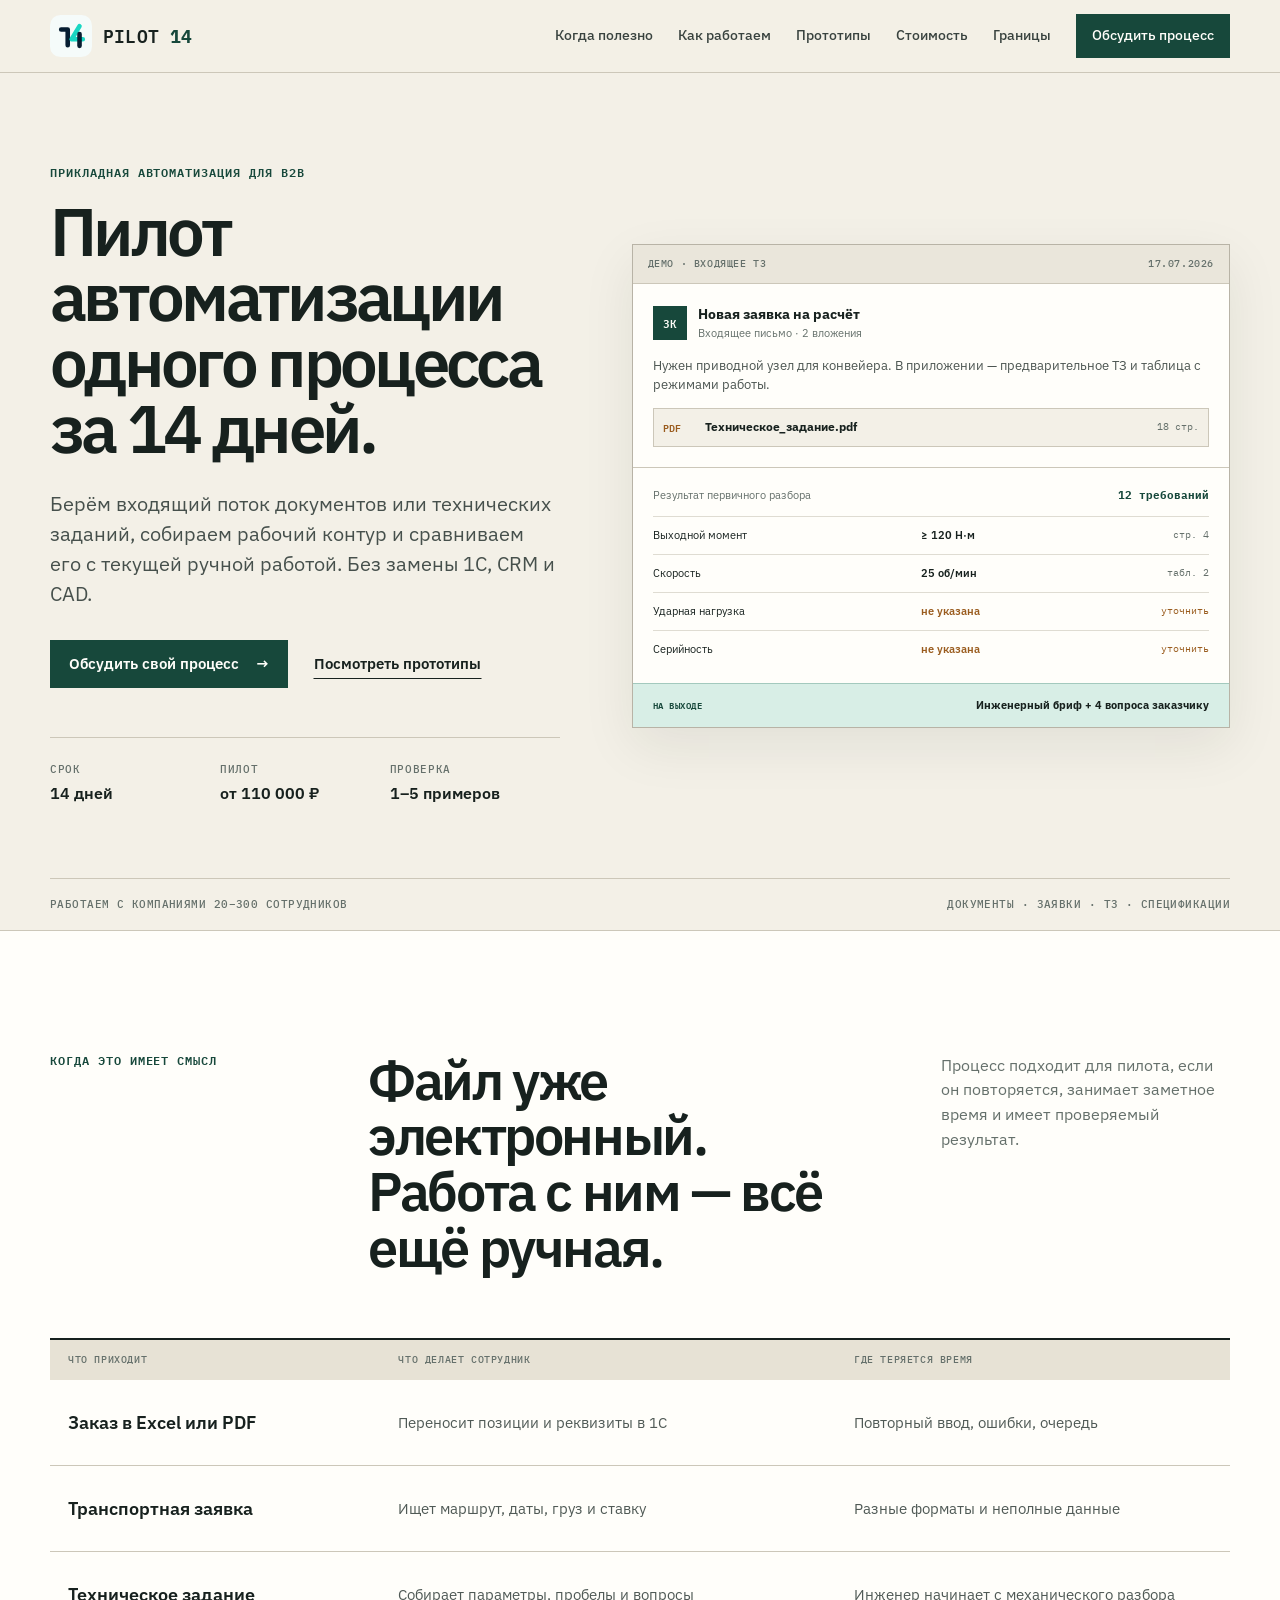
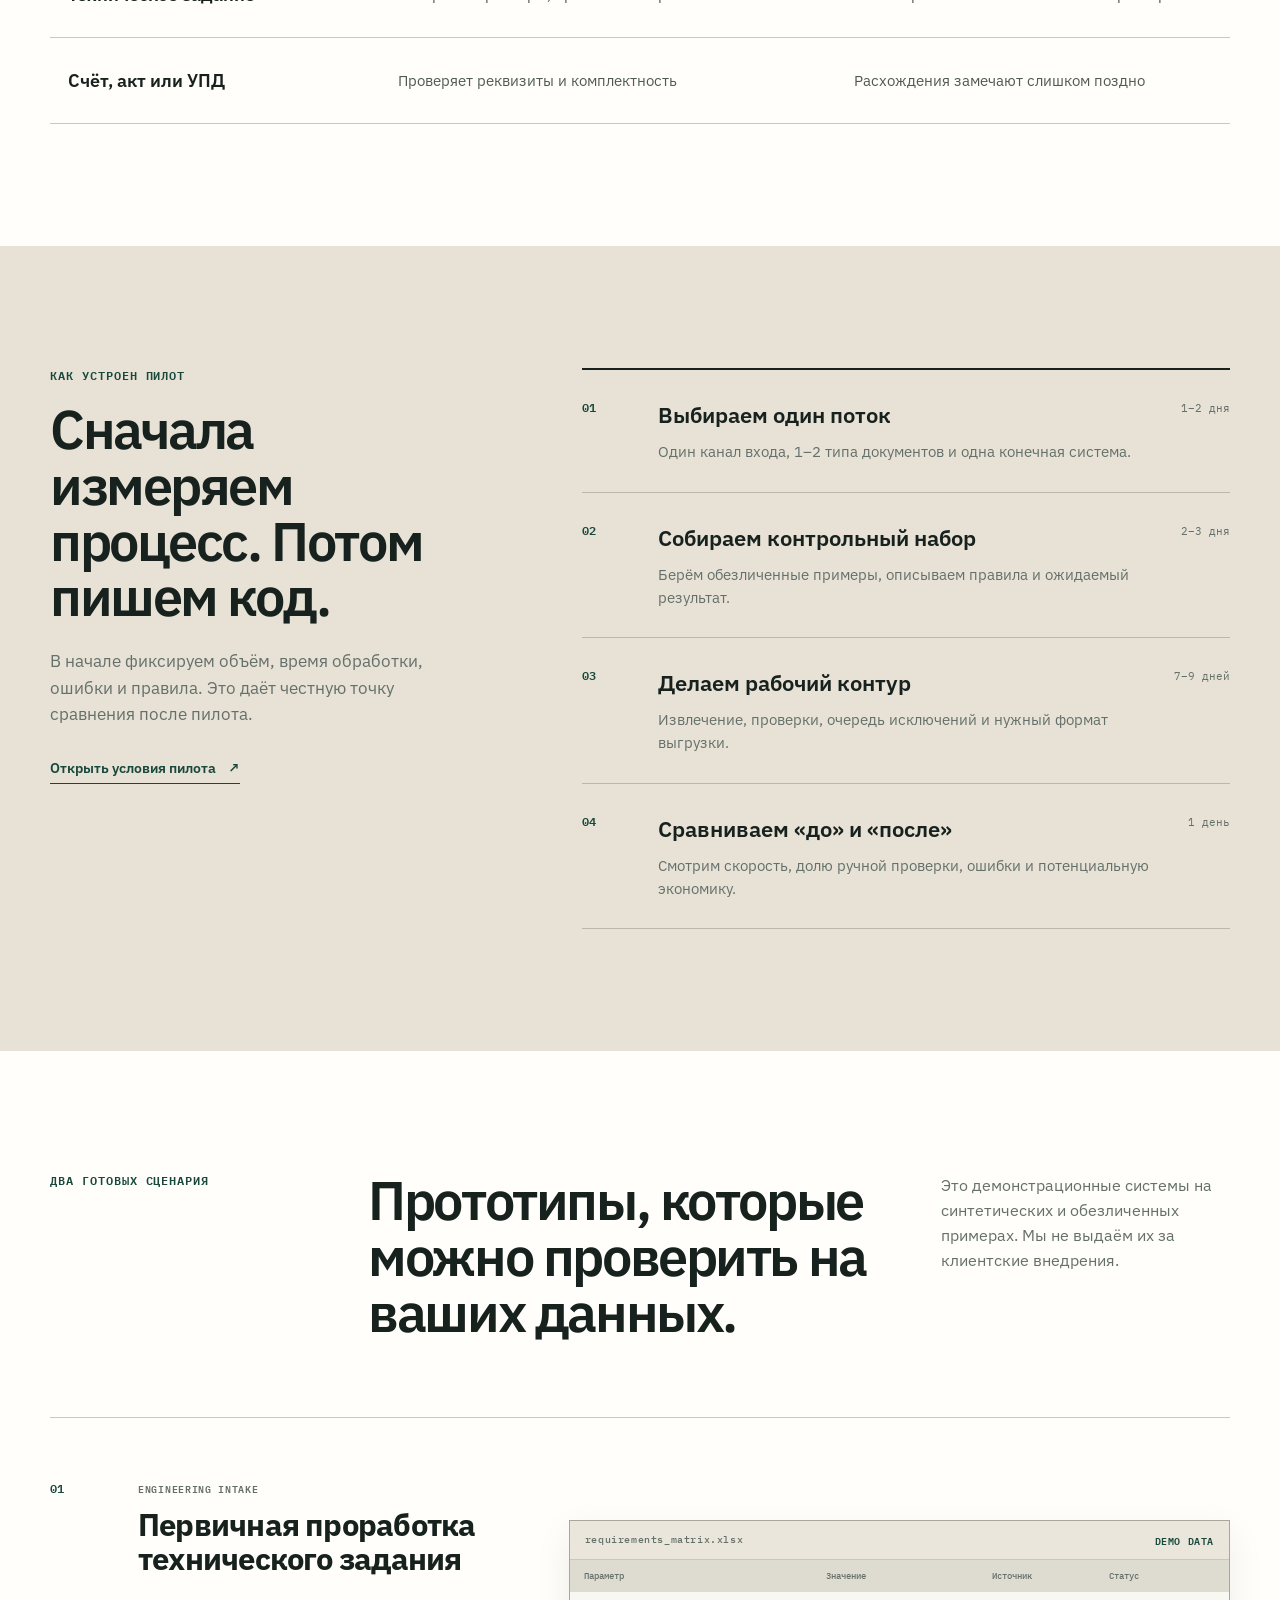
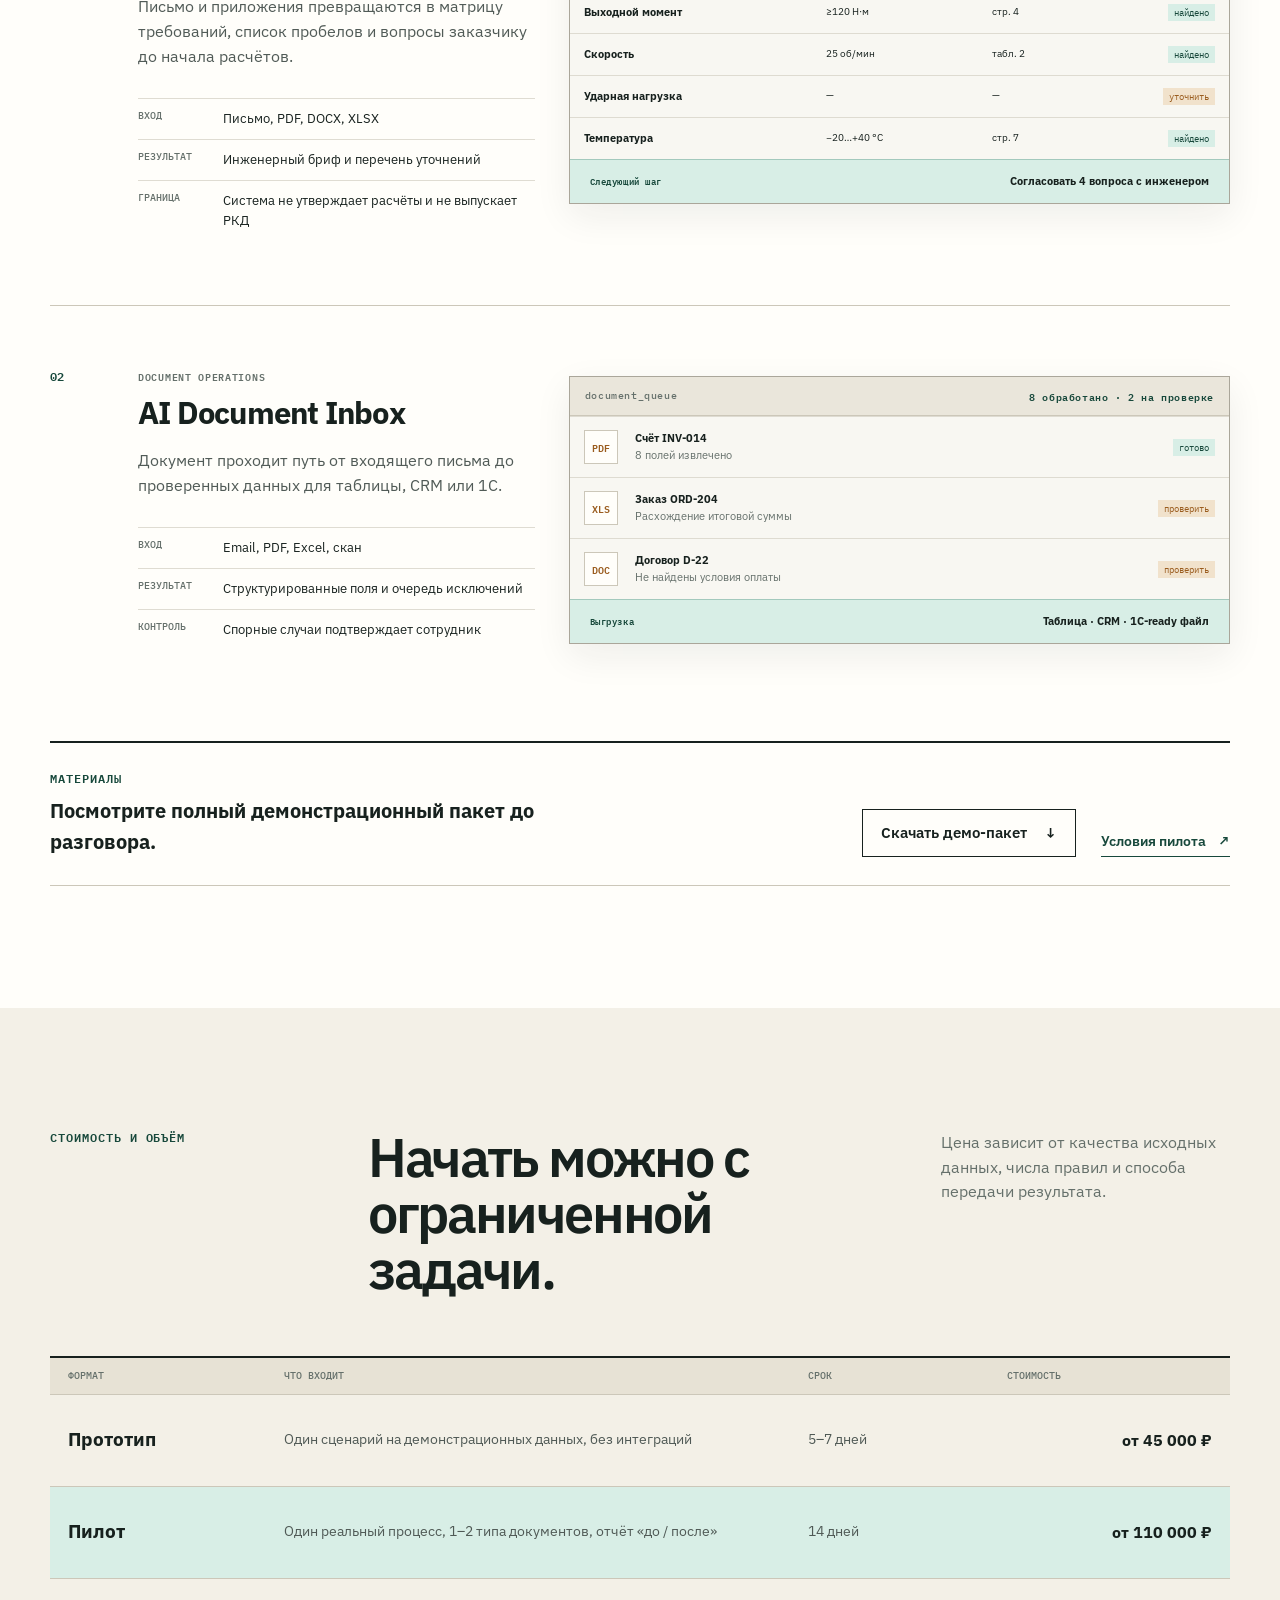
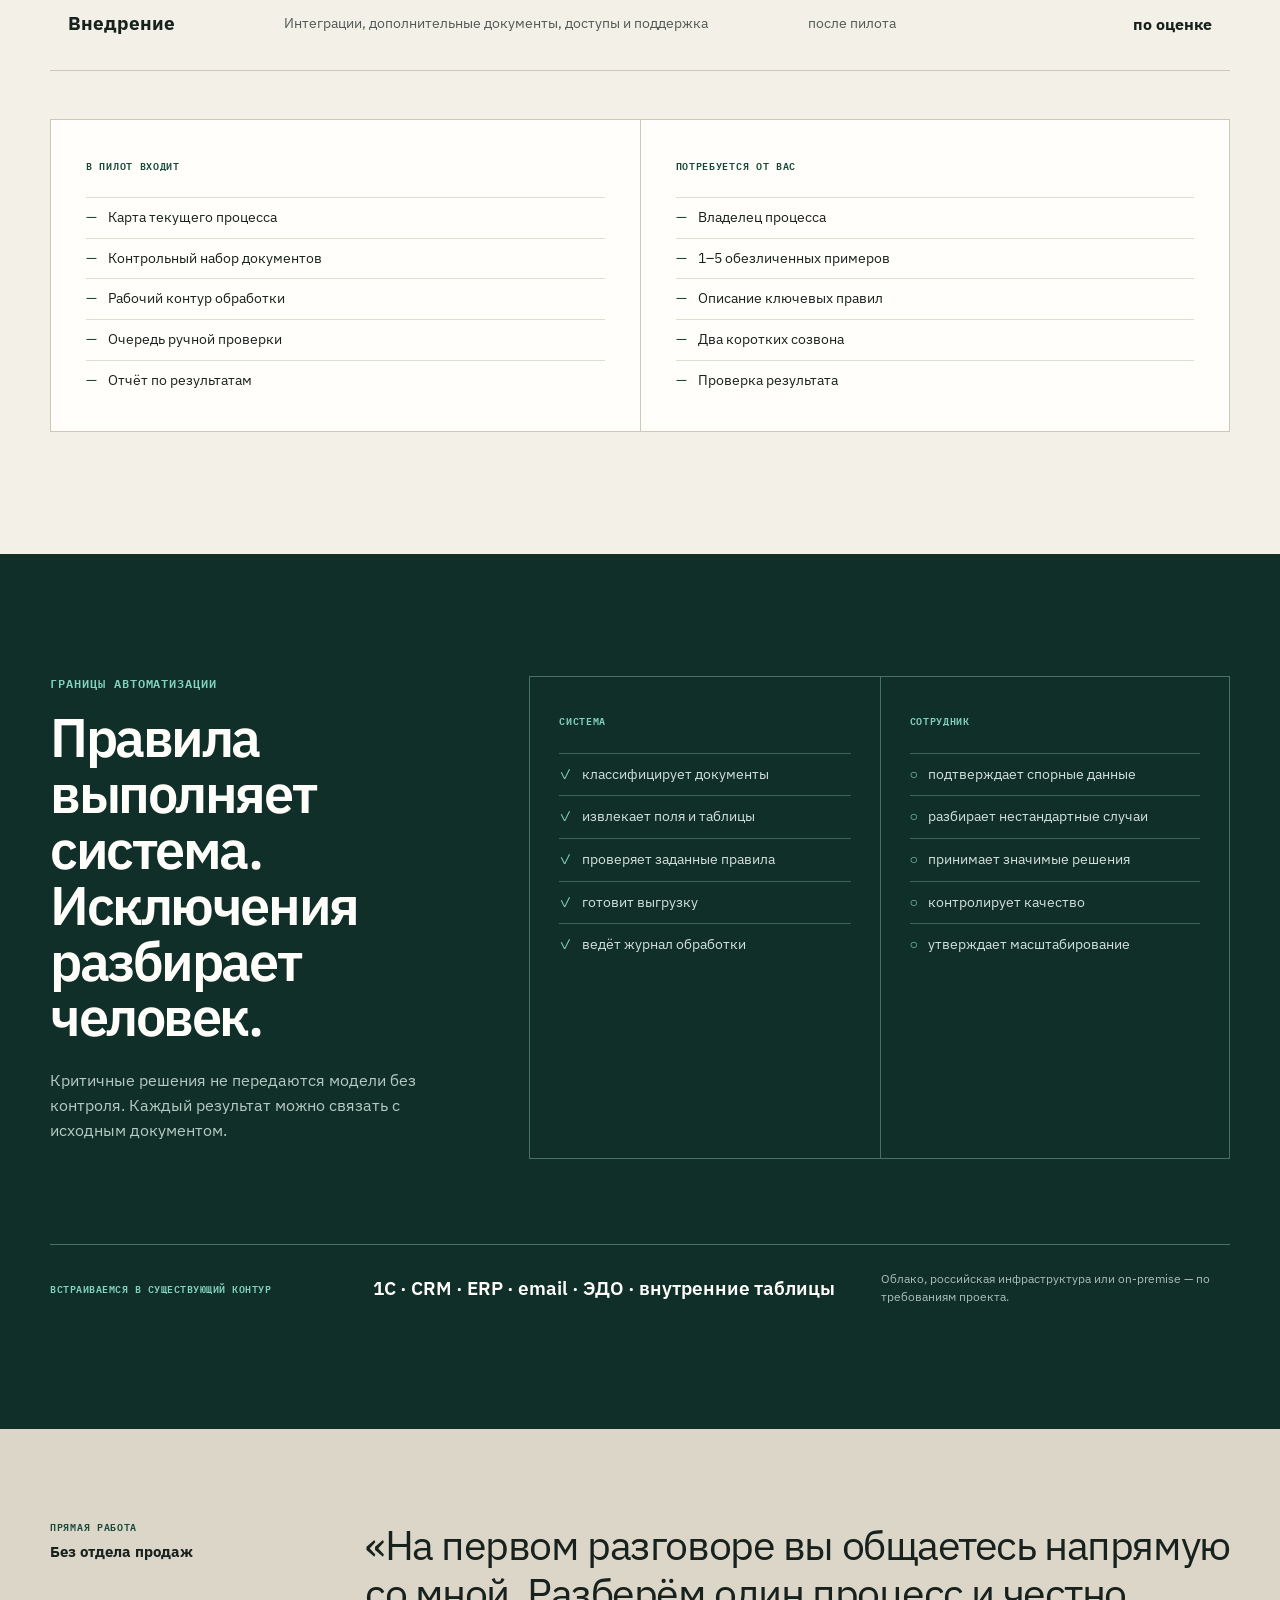
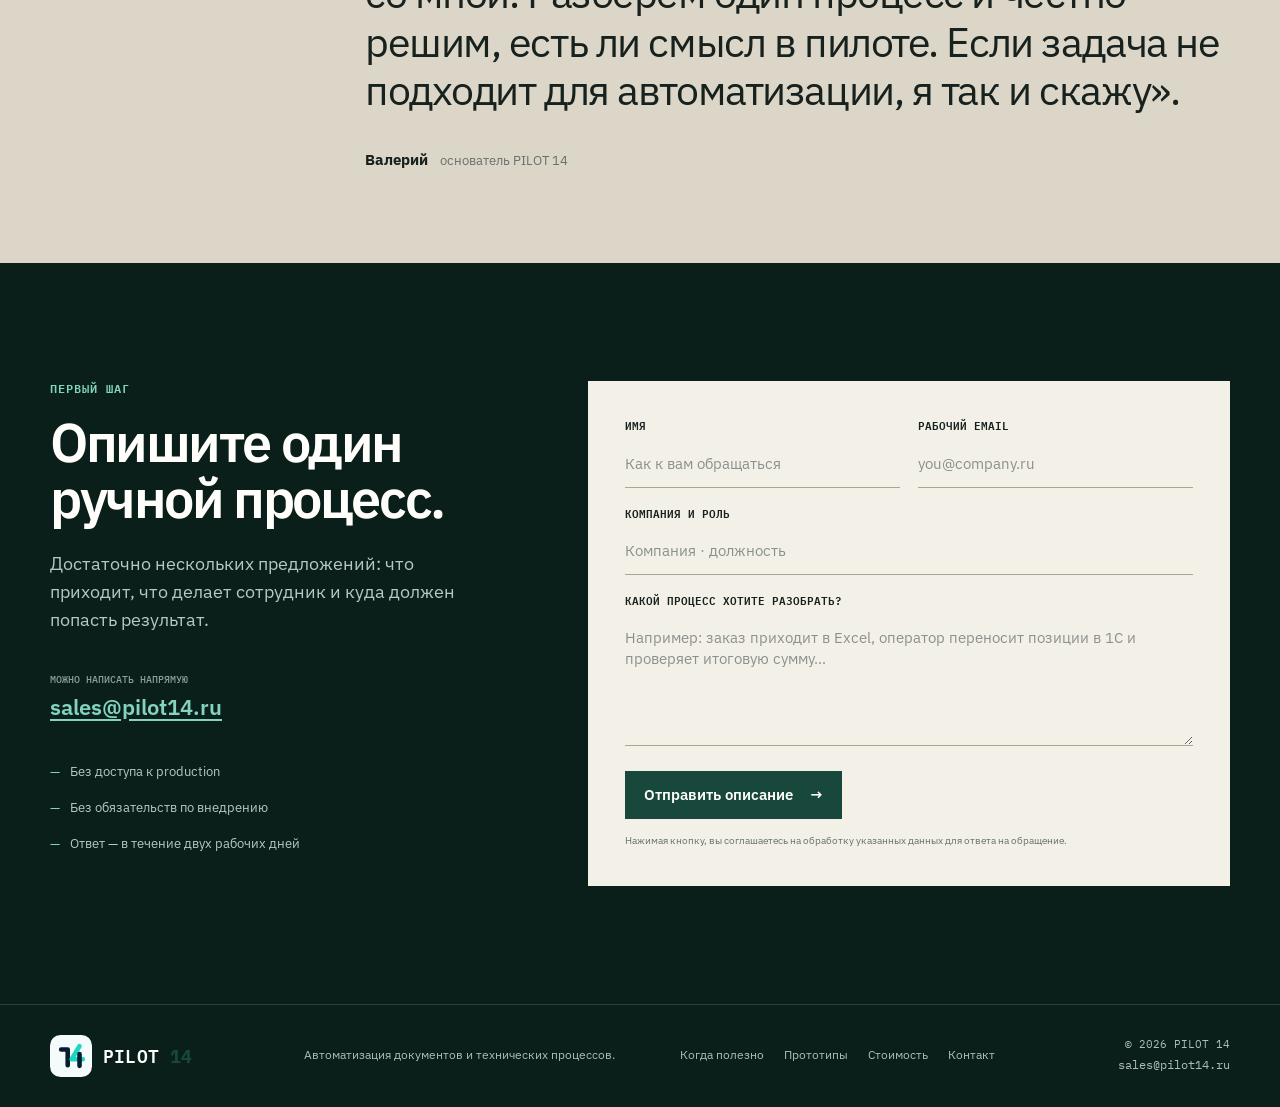
==== index.html @ d85dc51e "Refresh landing stylesheet cache key" ====
<!doctype html>
<html lang="ru">
<head>
  <meta charset="UTF-8">
  <meta name="viewport" content="width=device-width, initial-scale=1.0">
  <meta name="description" content="PILOT 14 собирает рабочие пилоты автоматизации документов и технических заданий за 14 дней. Один процесс, понятные границы, измеримый результат.">
  <meta name="theme-color" content="#f3f0e7">
  <meta property="og:title" content="PILOT 14 — пилот автоматизации одного процесса за 14 дней">
  <meta property="og:description" content="Берём один ручной поток, собираем рабочий контур и сравниваем результат с текущим процессом.">
  <meta property="og:type" content="website">
  <meta property="og:url" content="https://pilot14.ru/">
  <meta property="og:site_name" content="PILOT 14">
  <link rel="canonical" href="https://pilot14.ru/">
  <link rel="icon" href="assets/favicon.svg" type="image/svg+xml">
  <link rel="preconnect" href="https://fonts.googleapis.com">
  <link rel="preconnect" href="https://fonts.gstatic.com" crossorigin>
  <link href="https://fonts.googleapis.com/css2?family=IBM+Plex+Mono:wght@400;500;600&amp;family=IBM+Plex+Sans:wght@400;500;600;700&amp;display=swap" rel="stylesheet">
  <link rel="stylesheet" href="styles.css?v=20260718-2">
  <title>PILOT 14 — автоматизация одного процесса за 14 дней</title>
</head>
<body>
  <a class="skip-link" href="#main">К содержанию</a>

  <header class="site-header" id="top">
    <div class="container nav-wrap">
      <a class="brand" href="#top" aria-label="PILOT 14 — на главную">
        <img src="assets/logo-mark.svg" alt="" width="42" height="42">
        <span>PILOT <strong>14</strong></span>
      </a>
      <button class="menu-toggle" type="button" aria-expanded="false" aria-controls="nav">Меню</button>
      <nav class="nav" id="nav" aria-label="Основная навигация">
        <a href="#fit">Когда полезно</a>
        <a href="#process">Как работаем</a>
        <a href="#cases">Прототипы</a>
        <a href="#pilot">Стоимость</a>
        <a href="#principles">Границы</a>
        <a class="nav-cta" href="#contact">Обсудить процесс</a>
      </nav>
    </div>
  </header>

  <main id="main">
    <section class="hero">
      <div class="container hero-grid">
        <div class="hero-copy reveal">
          <p class="section-label">Прикладная автоматизация для B2B</p>
          <h1>Пилот автоматизации одного процесса за 14 дней.</h1>
          <p class="hero-lead">Берём входящий поток документов или технических заданий, собираем рабочий контур и сравниваем его с текущей ручной работой. Без замены 1С, CRM и CAD.</p>
          <div class="hero-actions">
            <a class="button primary" href="#contact">Обсудить свой процесс <span>→</span></a>
            <a class="button link-button" href="#cases">Посмотреть прототипы</a>
          </div>
          <dl class="hero-facts">
            <div><dt>Срок</dt><dd>14 дней</dd></div>
            <div><dt>Пилот</dt><dd>от 110 000 ₽</dd></div>
            <div><dt>Проверка</dt><dd>1–5 примеров</dd></div>
          </dl>
        </div>

        <div class="workbench reveal" aria-label="Пример разбора входящего технического задания">
          <div class="workbench-head">
            <span>ДЕМО · ВХОДЯЩЕЕ ТЗ</span>
            <span class="workbench-date">17.07.2026</span>
          </div>
          <div class="incoming-note">
            <div class="note-meta">
              <span class="sender-mark">ЗК</span>
              <div><strong>Новая заявка на расчёт</strong><small>Входящее письмо · 2 вложения</small></div>
            </div>
            <p>Нужен приводной узел для конвейера. В приложении — предварительное ТЗ и таблица с режимами работы.</p>
            <div class="attachment"><span>PDF</span><strong>Техническое_задание.pdf</strong><small>18 стр.</small></div>
          </div>
          <div class="review-sheet">
            <div class="review-title"><span>Результат первичного разбора</span><strong>12 требований</strong></div>
            <div class="requirement"><span>Выходной момент</span><b>≥ 120 Н·м</b><em>стр. 4</em></div>
            <div class="requirement"><span>Скорость</span><b>25 об/мин</b><em>табл. 2</em></div>
            <div class="requirement missing"><span>Ударная нагрузка</span><b>не указана</b><em>уточнить</em></div>
            <div class="requirement missing"><span>Серийность</span><b>не указана</b><em>уточнить</em></div>
          </div>
          <div class="workbench-output">
            <span>НА ВЫХОДЕ</span>
            <strong>Инженерный бриф + 4 вопроса заказчику</strong>
          </div>
        </div>
      </div>
      <div class="container scope-line">
        <span>Работаем с компаниями 20–300 сотрудников</span>
        <span>Документы · заявки · ТЗ · спецификации</span>
      </div>
    </section>

    <section class="section fit-section" id="fit">
      <div class="container">
        <div class="heading-row reveal">
          <p class="section-label">Когда это имеет смысл</p>
          <h2>Файл уже электронный. Работа с ним — всё ещё ручная.</h2>
          <p>Процесс подходит для пилота, если он повторяется, занимает заметное время и имеет проверяемый результат.</p>
        </div>

        <div class="process-ledger reveal">
          <div class="ledger-head"><span>Что приходит</span><span>Что делает сотрудник</span><span>Где теряется время</span></div>
          <div class="ledger-row">
            <strong>Заказ в Excel или PDF</strong>
            <span>Переносит позиции и реквизиты в 1С</span>
            <span>Повторный ввод, ошибки, очередь</span>
          </div>
          <div class="ledger-row">
            <strong>Транспортная заявка</strong>
            <span>Ищет маршрут, даты, груз и ставку</span>
            <span>Разные форматы и неполные данные</span>
          </div>
          <div class="ledger-row">
            <strong>Техническое задание</strong>
            <span>Собирает параметры, пробелы и вопросы</span>
            <span>Инженер начинает с механического разбора</span>
          </div>
          <div class="ledger-row">
            <strong>Счёт, акт или УПД</strong>
            <span>Проверяет реквизиты и комплектность</span>
            <span>Расхождения замечают слишком поздно</span>
          </div>
        </div>
      </div>
    </section>

    <section class="section method-section" id="process">
      <div class="container method-grid">
        <div class="method-intro reveal">
          <p class="section-label">Как устроен пилот</p>
          <h2>Сначала измеряем процесс. Потом пишем код.</h2>
          <p>В начале фиксируем объём, время обработки, ошибки и правила. Это даёт честную точку сравнения после пилота.</p>
          <a class="text-link" href="materials/PILOT14_pilot_offer.pdf" target="_blank" rel="noopener">Открыть условия пилота <span>↗</span></a>
        </div>

        <ol class="method-steps">
          <li class="reveal"><span>01</span><div><h3>Выбираем один поток</h3><p>Один канал входа, 1–2 типа документов и одна конечная система.</p></div><small>1–2 дня</small></li>
          <li class="reveal"><span>02</span><div><h3>Собираем контрольный набор</h3><p>Берём обезличенные примеры, описываем правила и ожидаемый результат.</p></div><small>2–3 дня</small></li>
          <li class="reveal"><span>03</span><div><h3>Делаем рабочий контур</h3><p>Извлечение, проверки, очередь исключений и нужный формат выгрузки.</p></div><small>7–9 дней</small></li>
          <li class="reveal"><span>04</span><div><h3>Сравниваем «до» и «после»</h3><p>Смотрим скорость, долю ручной проверки, ошибки и потенциальную экономику.</p></div><small>1 день</small></li>
        </ol>
      </div>
    </section>

    <section class="section cases-section" id="cases">
      <div class="container">
        <div class="heading-row cases-heading reveal">
          <p class="section-label">Два готовых сценария</p>
          <h2>Прототипы, которые можно проверить на ваших данных.</h2>
          <p>Это демонстрационные системы на синтетических и обезличенных примерах. Мы не выдаём их за клиентские внедрения.</p>
        </div>

        <article class="case-study reveal">
          <div class="case-index">01</div>
          <div class="case-copy">
            <p class="case-kicker">ENGINEERING INTAKE</p>
            <h3>Первичная проработка технического задания</h3>
            <p class="case-lead">Письмо и приложения превращаются в матрицу требований, список пробелов и вопросы заказчику до начала расчётов.</p>
            <dl class="case-details">
              <div><dt>Вход</dt><dd>Письмо, PDF, DOCX, XLSX</dd></div>
              <div><dt>Результат</dt><dd>Инженерный бриф и перечень уточнений</dd></div>
              <div><dt>Граница</dt><dd>Система не утверждает расчёты и не выпускает РКД</dd></div>
            </dl>
          </div>
          <div class="case-screen engineering-screen" aria-label="Матрица требований технического задания">
            <div class="screen-bar"><span>requirements_matrix.xlsx</span><b>DEMO DATA</b></div>
            <div class="matrix-head"><span>Параметр</span><span>Значение</span><span>Источник</span><span>Статус</span></div>
            <div class="matrix-row"><strong>Выходной момент</strong><span>≥120 Н·м</span><span>стр. 4</span><em class="found">найдено</em></div>
            <div class="matrix-row"><strong>Скорость</strong><span>25 об/мин</span><span>табл. 2</span><em class="found">найдено</em></div>
            <div class="matrix-row"><strong>Ударная нагрузка</strong><span>—</span><span>—</span><em class="question">уточнить</em></div>
            <div class="matrix-row"><strong>Температура</strong><span>−20…+40 °C</span><span>стр. 7</span><em class="found">найдено</em></div>
            <div class="screen-note"><span>Следующий шаг</span><strong>Согласовать 4 вопроса с инженером</strong></div>
          </div>
        </article>

        <article class="case-study reveal">
          <div class="case-index">02</div>
          <div class="case-copy">
            <p class="case-kicker">DOCUMENT OPERATIONS</p>
            <h3>AI Document Inbox</h3>
            <p class="case-lead">Документ проходит путь от входящего письма до проверенных данных для таблицы, CRM или 1С.</p>
            <dl class="case-details">
              <div><dt>Вход</dt><dd>Email, PDF, Excel, скан</dd></div>
              <div><dt>Результат</dt><dd>Структурированные поля и очередь исключений</dd></div>
              <div><dt>Контроль</dt><dd>Спорные случаи подтверждает сотрудник</dd></div>
            </dl>
          </div>
          <div class="case-screen document-screen" aria-label="Очередь обработки документов">
            <div class="screen-bar"><span>document_queue</span><b>8 обработано · 2 на проверке</b></div>
            <div class="document-row"><span class="doc-type">PDF</span><div><strong>Счёт INV-014</strong><small>8 полей извлечено</small></div><em class="found">готово</em></div>
            <div class="document-row"><span class="doc-type">XLS</span><div><strong>Заказ ORD-204</strong><small>Расхождение итоговой суммы</small></div><em class="question">проверить</em></div>
            <div class="document-row"><span class="doc-type">DOC</span><div><strong>Договор D-22</strong><small>Не найдены условия оплаты</small></div><em class="question">проверить</em></div>
            <div class="screen-note"><span>Выгрузка</span><strong>Таблица · CRM · 1С-ready файл</strong></div>
          </div>
        </article>

        <div class="materials-row reveal">
          <div><span class="section-label">Материалы</span><strong>Посмотрите полный демонстрационный пакет до разговора.</strong></div>
          <a class="button secondary" href="materials/PILOT14_demo_pack.pdf" target="_blank" rel="noopener">Скачать демо-пакет <span>↓</span></a>
          <a class="text-link" href="materials/PILOT14_pilot_offer.pdf" target="_blank" rel="noopener">Условия пилота <span>↗</span></a>
        </div>
      </div>
    </section>

    <section class="section pilot-section" id="pilot">
      <div class="container">
        <div class="pilot-heading reveal">
          <p class="section-label">Стоимость и объём</p>
          <h2>Начать можно с ограниченной задачи.</h2>
          <p>Цена зависит от качества исходных данных, числа правил и способа передачи результата.</p>
        </div>

        <div class="pricing-table reveal">
          <div class="pricing-row pricing-head"><span>Формат</span><span>Что входит</span><span>Срок</span><span>Стоимость</span></div>
          <div class="pricing-row">
            <strong>Прототип</strong>
            <span>Один сценарий на демонстрационных данных, без интеграций</span>
            <span>5–7 дней</span>
            <b>от 45 000 ₽</b>
          </div>
          <div class="pricing-row recommended">
            <strong>Пилот</strong>
            <span>Один реальный процесс, 1–2 типа документов, отчёт «до / после»</span>
            <span>14 дней</span>
            <b>от 110 000 ₽</b>
          </div>
          <div class="pricing-row">
            <strong>Внедрение</strong>
            <span>Интеграции, дополнительные документы, доступы и поддержка</span>
            <span>после пилота</span>
            <b>по оценке</b>
          </div>
        </div>

        <div class="pilot-scope reveal">
          <div><span>В ПИЛОТ ВХОДИТ</span><ul><li>Карта текущего процесса</li><li>Контрольный набор документов</li><li>Рабочий контур обработки</li><li>Очередь ручной проверки</li><li>Отчёт по результатам</li></ul></div>
          <div><span>ПОТРЕБУЕТСЯ ОТ ВАС</span><ul><li>Владелец процесса</li><li>1–5 обезличенных примеров</li><li>Описание ключевых правил</li><li>Два коротких созвона</li><li>Проверка результата</li></ul></div>
        </div>
      </div>
    </section>

    <section class="section principles-section" id="principles">
      <div class="container principles-grid">
        <div class="principles-heading reveal">
          <p class="section-label">Границы автоматизации</p>
          <h2>Правила выполняет система. Исключения разбирает человек.</h2>
          <p>Критичные решения не передаются модели без контроля. Каждый результат можно связать с исходным документом.</p>
        </div>
        <div class="responsibility reveal">
          <div class="responsibility-column">
            <span>СИСТЕМА</span>
            <ul><li>классифицирует документы</li><li>извлекает поля и таблицы</li><li>проверяет заданные правила</li><li>готовит выгрузку</li><li>ведёт журнал обработки</li></ul>
          </div>
          <div class="responsibility-column human">
            <span>СОТРУДНИК</span>
            <ul><li>подтверждает спорные данные</li><li>разбирает нестандартные случаи</li><li>принимает значимые решения</li><li>контролирует качество</li><li>утверждает масштабирование</li></ul>
          </div>
        </div>
        <div class="infrastructure reveal">
          <span>Встраиваемся в существующий контур</span>
          <p>1С · CRM · ERP · email · ЭДО · внутренние таблицы</p>
          <small>Облако, российская инфраструктура или on-premise — по требованиям проекта.</small>
        </div>
      </div>
    </section>

    <section class="founder-section">
      <div class="container founder-grid reveal">
        <div class="founder-label"><span>ПРЯМАЯ РАБОТА</span><strong>Без отдела продаж</strong></div>
        <blockquote>
          <p>«На первом разговоре вы общаетесь напрямую со мной. Разберём один процесс и честно решим, есть ли смысл в пилоте. Если задача не подходит для автоматизации, я так и скажу».</p>
          <footer><strong>Валерий</strong><span>основатель PILOT 14</span></footer>
        </blockquote>
      </div>
    </section>

    <section class="contact-section" id="contact">
      <div class="container contact-grid">
        <div class="contact-copy reveal">
          <p class="section-label">Первый шаг</p>
          <h2>Опишите один ручной процесс.</h2>
          <p>Достаточно нескольких предложений: что приходит, что делает сотрудник и куда должен попасть результат.</p>
          <div class="contact-direct">
            <span>Можно написать напрямую</span>
            <a href="mailto:sales@pilot14.ru">sales@pilot14.ru</a>
          </div>
          <ul><li>Без доступа к production</li><li>Без обязательств по внедрению</li><li>Ответ — в течение двух рабочих дней</li></ul>
        </div>

        <form class="contact-form reveal" id="contact-form" action="https://formspree.io/f/xykrgzwd" method="POST">
          <div class="field-row">
            <label>Имя<input required name="name" autocomplete="name" placeholder="Как к вам обращаться"></label>
            <label>Рабочий email<input required type="email" name="email" autocomplete="email" placeholder="you@company.ru"></label>
          </div>
          <label>Компания и роль<input name="company" autocomplete="organization" placeholder="Компания · должность"></label>
          <label>Какой процесс хотите разобрать?<textarea required name="process" rows="5" placeholder="Например: заказ приходит в Excel, оператор переносит позиции в 1С и проверяет итоговую сумму..."></textarea></label>
          <input class="form-honeypot" type="text" name="_gotcha" tabindex="-1" autocomplete="off" aria-hidden="true">
          <input type="hidden" name="_subject" value="Новая заявка с сайта PILOT 14">
          <button class="button primary submit-button" type="submit">Отправить описание <span>→</span></button>
          <p class="form-note">Нажимая кнопку, вы соглашаетесь на обработку указанных данных для ответа на обращение.</p>
          <p class="form-status" role="status" aria-live="polite" aria-atomic="true"></p>
        </form>
      </div>
    </section>
  </main>

  <footer class="site-footer">
    <div class="container footer-grid">
      <a class="brand footer-brand" href="#top"><img src="assets/logo-mark.svg" alt="" width="42" height="42"><span>PILOT <strong>14</strong></span></a>
      <p>Автоматизация документов и технических процессов.</p>
      <nav aria-label="Навигация в подвале"><a href="#fit">Когда полезно</a><a href="#cases">Прототипы</a><a href="#pilot">Стоимость</a><a href="#contact">Контакт</a></nav>
      <div class="footer-meta"><span>© 2026 PILOT 14</span><a href="mailto:sales@pilot14.ru">sales@pilot14.ru</a></div>
    </div>
  </footer>

  <script src="script.js?v=20260718"></script>
</body>
</html>
---- styles.css ----
:root {
  --paper: #f3f0e7;
  --paper-deep: #e7e2d5;
  --white: #fffefa;
  --ink: #17211e;
  --forest: #17483b;
  --forest-dark: #102f28;
  --mint: #82d3bf;
  --mint-soft: #d8eee6;
  --line: #ccc7b9;
  --muted: #65706b;
  --amber: #9a5c1e;
  --amber-soft: #f1e2cc;
  --red: #9b3434;
  --shadow: 0 18px 50px rgba(23, 33, 30, .08);
  --sans: "IBM Plex Sans", Arial, sans-serif;
  --mono: "IBM Plex Mono", ui-monospace, monospace;
}

* { box-sizing: border-box; }
html { scroll-behavior: smooth; }
body {
  margin: 0;
  color: var(--ink);
  background: var(--paper);
  font-family: var(--sans);
  font-size: 17px;
  line-height: 1.55;
  -webkit-font-smoothing: antialiased;
}
body, button, input, textarea { font-family: var(--sans); }
a { color: inherit; }
img { display: block; max-width: 100%; }
button, input, textarea { font: inherit; }
button, a { -webkit-tap-highlight-color: transparent; }

.container { width: min(1180px, calc(100% - 48px)); margin: 0 auto; }
.skip-link {
  position: fixed;
  z-index: 100;
  top: 8px;
  left: 8px;
  padding: 10px 14px;
  color: var(--white);
  background: var(--ink);
  transform: translateY(-150%);
}
.skip-link:focus { transform: translateY(0); }

.site-header {
  position: sticky;
  z-index: 30;
  top: 0;
  border-bottom: 1px solid var(--line);
  background: rgba(243, 240, 231, .96);
  backdrop-filter: blur(12px);
}
.nav-wrap { min-height: 72px; display: flex; align-items: center; justify-content: space-between; gap: 28px; }
.brand { display: inline-flex; align-items: center; gap: 11px; text-decoration: none; }
.brand img { width: 42px; height: 42px; }
.brand span { font: 600 18px/1 var(--mono); letter-spacing: .01em; }
.brand strong { color: var(--forest); }
.nav { display: flex; align-items: center; gap: 25px; }
.nav a { color: #39433f; font-size: 14px; font-weight: 500; text-decoration: none; }
.nav a:hover { color: var(--forest); }
.nav .nav-cta {
  padding: 10px 15px;
  color: var(--white);
  background: var(--forest);
  border: 1px solid var(--forest);
}
.nav .nav-cta:hover { color: var(--white); background: var(--forest-dark); }
.menu-toggle { display: none; border: 0; padding: 8px 0; background: transparent; color: var(--ink); font: 600 13px/1 var(--mono); text-transform: uppercase; }

.hero { padding: 92px 0 0; border-bottom: 1px solid var(--line); }
.hero-grid { display: grid; grid-template-columns: minmax(0, .92fr) minmax(480px, 1.08fr); align-items: center; gap: 72px; }
.section-label {
  margin: 0 0 18px;
  color: var(--forest);
  font: 600 12px/1.3 var(--mono);
  letter-spacing: .08em;
  text-transform: uppercase;
}
h1, h2, h3, p { margin-top: 0; }
h1 {
  max-width: 720px;
  margin-bottom: 27px;
  font-size: clamp(48px, 5.2vw, 74px);
  font-weight: 600;
  line-height: .99;
  letter-spacing: -.055em;
}
.hero-lead { max-width: 650px; margin-bottom: 31px; color: #46504c; font-size: 20px; line-height: 1.5; }
.hero-actions { display: flex; align-items: center; gap: 25px; margin-bottom: 49px; }
.button {
  display: inline-flex;
  align-items: center;
  justify-content: center;
  gap: 17px;
  min-height: 48px;
  border: 1px solid transparent;
  padding: 12px 18px;
  font-size: 15px;
  font-weight: 600;
  line-height: 1.2;
  text-decoration: none;
  cursor: pointer;
  transition: color .18s ease, background .18s ease, border-color .18s ease, transform .18s ease;
}
.button:hover { transform: translateY(-1px); }
.primary { color: var(--white); background: var(--forest); border-color: var(--forest); }
.primary:hover { background: var(--forest-dark); border-color: var(--forest-dark); }
.secondary { color: var(--ink); background: var(--white); border-color: var(--ink); }
.secondary:hover { color: var(--white); background: var(--ink); }
.link-button { min-height: auto; padding: 5px 0; border-bottom-color: var(--ink); }
.link-button:hover { color: var(--forest); border-bottom-color: var(--forest); }
.hero-facts { display: grid; grid-template-columns: repeat(3, 1fr); margin: 0; padding: 24px 0 0; border-top: 1px solid var(--line); }
.hero-facts div { min-width: 0; padding-right: 18px; }
.hero-facts dt { margin-bottom: 5px; color: var(--muted); font: 500 11px/1.3 var(--mono); letter-spacing: .06em; text-transform: uppercase; }
.hero-facts dd { margin: 0; font-size: 16px; font-weight: 600; }

.workbench { border: 1px solid #b8b3a6; background: var(--white); box-shadow: var(--shadow); }
.workbench-head, .screen-bar {
  display: flex;
  align-items: center;
  justify-content: space-between;
  gap: 20px;
  min-height: 39px;
  padding: 0 15px;
  border-bottom: 1px solid var(--line);
  color: var(--muted);
  background: #eae6db;
  font: 500 10px/1 var(--mono);
  letter-spacing: .06em;
}
.incoming-note { padding: 20px; border-bottom: 1px solid var(--line); }
.note-meta { display: flex; align-items: center; gap: 11px; }
.sender-mark { display: grid; width: 34px; height: 34px; place-items: center; color: var(--white); background: var(--forest); font: 600 11px/1 var(--mono); }
.note-meta div { display: flex; flex-direction: column; }
.note-meta strong { font-size: 14px; }
.note-meta small, .document-row small { color: var(--muted); font-size: 11px; }
.incoming-note > p { margin: 15px 0 13px; color: #4c5551; font-size: 13px; line-height: 1.45; }
.attachment { display: grid; grid-template-columns: 32px 1fr auto; align-items: center; gap: 10px; padding: 9px; border: 1px solid var(--line); background: var(--paper); }
.attachment > span, .doc-type { color: var(--amber); font: 600 10px/1 var(--mono); }
.attachment strong { overflow: hidden; font-size: 12px; text-overflow: ellipsis; white-space: nowrap; }
.attachment small { color: var(--muted); font: 10px/1 var(--mono); }
.review-sheet { padding: 9px 20px 15px; }
.review-title { display: flex; justify-content: space-between; gap: 20px; padding: 10px 0 12px; font-size: 11px; }
.review-title span { color: var(--muted); }
.review-title strong { color: var(--forest); font-family: var(--mono); }
.requirement { display: grid; grid-template-columns: 1.25fr .8fr .55fr; align-items: center; gap: 10px; min-height: 38px; border-top: 1px solid #dfdcd2; font-size: 11px; }
.requirement b { font-weight: 600; }
.requirement em { color: var(--muted); font: normal 10px/1 var(--mono); text-align: right; }
.requirement.missing b, .requirement.missing em { color: var(--amber); }
.workbench-output, .screen-note { display: flex; justify-content: space-between; align-items: center; gap: 20px; padding: 13px 20px; border-top: 1px solid #a3c9bd; background: var(--mint-soft); }
.workbench-output span, .screen-note span { color: var(--forest); font: 600 9px/1 var(--mono); letter-spacing: .06em; }
.workbench-output strong, .screen-note strong { font-size: 11px; text-align: right; }
.scope-line { display: flex; justify-content: space-between; gap: 30px; margin-top: 72px; padding: 18px 0; border-top: 1px solid var(--line); color: var(--muted); font: 500 11px/1.3 var(--mono); letter-spacing: .04em; text-transform: uppercase; }

.section { padding: 122px 0; }
.heading-row { display: grid; grid-template-columns: .58fr 1.15fr .65fr; align-items: start; gap: 60px; margin-bottom: 62px; }
h2 { margin-bottom: 23px; font-size: clamp(38px, 4.2vw, 58px); font-weight: 600; line-height: 1.04; letter-spacing: -.045em; }
.heading-row h2 { margin: 0; }
.heading-row > p:last-child, .pilot-heading > p:last-child, .principles-heading > p:last-child { color: var(--muted); font-size: 16px; }

.fit-section { background: var(--white); }
.process-ledger { border-top: 2px solid var(--ink); }
.ledger-head, .ledger-row { display: grid; grid-template-columns: .8fr 1.15fr 1fr; gap: 44px; }
.ledger-head { padding: 14px 18px; color: var(--muted); background: var(--paper-deep); font: 500 10px/1.2 var(--mono); letter-spacing: .06em; text-transform: uppercase; }
.ledger-row { align-items: center; min-height: 86px; padding: 18px; border-bottom: 1px solid var(--line); }
.ledger-row strong { font-size: 18px; font-weight: 600; }
.ledger-row span { color: #505a56; font-size: 15px; }

.method-section { background: var(--paper-deep); }
.method-grid { display: grid; grid-template-columns: .8fr 1.2fr; gap: 100px; }
.method-intro { position: sticky; top: 110px; align-self: start; }
.method-intro > p:not(.section-label) { max-width: 470px; color: var(--muted); }
.text-link { display: inline-flex; gap: 12px; margin-top: 14px; padding-bottom: 3px; border-bottom: 1px solid currentColor; color: var(--forest); font-size: 14px; font-weight: 600; text-decoration: none; }
.method-steps { margin: 0; padding: 0; border-top: 2px solid var(--ink); list-style: none; }
.method-steps li { display: grid; grid-template-columns: 56px 1fr auto; gap: 20px; padding: 28px 0; border-bottom: 1px solid #bdb7aa; }
.method-steps li > span { padding-top: 3px; color: var(--forest); font: 600 12px/1 var(--mono); }
.method-steps h3 { margin-bottom: 8px; font-size: 22px; font-weight: 600; }
.method-steps p { margin: 0; color: var(--muted); font-size: 15px; }
.method-steps small { padding-top: 5px; color: var(--muted); font: 11px/1 var(--mono); white-space: nowrap; }

.cases-section { background: var(--white); }
.cases-heading { margin-bottom: 76px; }
.case-study { display: grid; grid-template-columns: 54px .75fr 1.25fr; gap: 34px; padding: 64px 0; border-top: 1px solid var(--line); }
.case-index { color: var(--forest); font: 600 12px/1 var(--mono); }
.case-kicker { margin-bottom: 13px; color: var(--muted); font: 600 10px/1.3 var(--mono); letter-spacing: .07em; }
.case-copy h3 { margin-bottom: 18px; font-size: 31px; line-height: 1.1; letter-spacing: -.025em; }
.case-lead { color: #515b57; font-size: 16px; }
.case-details { margin: 29px 0 0; }
.case-details div { display: grid; grid-template-columns: 70px 1fr; gap: 15px; padding: 10px 0; border-top: 1px solid #dfdcd2; }
.case-details dt { color: var(--muted); font: 500 10px/1.4 var(--mono); text-transform: uppercase; }
.case-details dd { margin: 0; font-size: 13px; }
.case-screen { align-self: center; border: 1px solid #aaa69a; background: #f8f7f2; box-shadow: 0 12px 35px rgba(23, 33, 30, .07); }
.screen-bar b { color: var(--forest); font-weight: 600; }
.matrix-head, .matrix-row { display: grid; grid-template-columns: 1.2fr .8fr .55fr .55fr; gap: 12px; align-items: center; padding: 0 14px; }
.matrix-head { min-height: 31px; color: var(--muted); background: #dedbd1; font: 500 9px/1 var(--mono); }
.matrix-row { min-height: 42px; border-top: 1px solid #dedbd1; font-size: 10px; }
.matrix-row strong { font-size: 11px; }
.matrix-row em, .document-row em { justify-self: end; padding: 4px 6px; font: normal 9px/1 var(--mono); }
.found { color: var(--forest); background: var(--mint-soft); }
.question { color: var(--amber); background: var(--amber-soft); }
.document-row { display: grid; grid-template-columns: 38px 1fr auto; align-items: center; gap: 13px; min-height: 61px; padding: 9px 14px; border-top: 1px solid #dedbd1; }
.doc-type { display: grid; width: 34px; height: 34px; place-items: center; border: 1px solid var(--line); background: var(--white); }
.document-row div { display: flex; flex-direction: column; }
.document-row strong { font-size: 11px; }
.materials-row { display: grid; grid-template-columns: 1fr auto auto; align-items: end; gap: 25px; margin-top: 27px; padding: 28px 0; border-top: 2px solid var(--ink); border-bottom: 1px solid var(--line); }
.materials-row div { display: flex; flex-direction: column; gap: 8px; }
.materials-row .section-label { margin: 0; }
.materials-row strong { max-width: 540px; font-size: 20px; }

.pilot-section { background: var(--paper); }
.pilot-heading { display: grid; grid-template-columns: .58fr 1.15fr .65fr; gap: 60px; margin-bottom: 58px; }
.pilot-heading h2 { margin: 0; }
.pricing-table { border-top: 2px solid var(--ink); }
.pricing-row { display: grid; grid-template-columns: .55fr 1.45fr .5fr .6fr; align-items: center; gap: 28px; min-height: 92px; padding: 19px 18px; border-bottom: 1px solid var(--line); }
.pricing-row > strong { font-size: 19px; }
.pricing-row > span { color: #4f5955; font-size: 14px; }
.pricing-row > b { font-size: 16px; text-align: right; }
.pricing-head { min-height: auto; padding-top: 13px; padding-bottom: 13px; color: var(--muted); background: var(--paper-deep); font: 500 10px/1 var(--mono); text-transform: uppercase; }
.pricing-head span { color: inherit; font-size: inherit; }
.pricing-row.recommended { background: var(--mint-soft); }
.pilot-scope { display: grid; grid-template-columns: repeat(2, 1fr); gap: 1px; margin-top: 48px; border: 1px solid var(--line); background: var(--line); }
.pilot-scope > div { padding: 31px 35px; background: var(--white); }
.pilot-scope > div > span, .responsibility-column > span { color: var(--forest); font: 600 10px/1 var(--mono); letter-spacing: .07em; }
.pilot-scope ul, .responsibility ul, .contact-copy ul { margin: 20px 0 0; padding: 0; list-style: none; }
.pilot-scope li { padding: 9px 0; border-top: 1px solid #dfdcd2; font-size: 14px; }
.pilot-scope li::before { content: "—"; margin-right: 11px; color: var(--forest); }

.principles-section { color: var(--white); background: var(--forest-dark); }
.principles-section .section-label { color: var(--mint); }
.principles-grid { display: grid; grid-template-columns: .72fr 1.28fr; gap: 85px; }
.principles-heading > p:last-child { color: #b7c9c3; }
.responsibility { display: grid; grid-template-columns: repeat(2, 1fr); border: 1px solid #477067; }
.responsibility-column { padding: 29px; }
.responsibility-column + .responsibility-column { border-left: 1px solid #477067; }
.responsibility-column > span { color: var(--mint); }
.responsibility li { padding: 10px 0; border-top: 1px solid #3d625a; color: #d5e0dc; font-size: 14px; }
.responsibility li::before { content: "✓"; margin-right: 10px; color: var(--mint); }
.responsibility-column.human li::before { content: "○"; }
.infrastructure { grid-column: 1 / -1; display: grid; grid-template-columns: .7fr 1.15fr .85fr; align-items: center; gap: 35px; padding: 25px 0 0; border-top: 1px solid #477067; }
.infrastructure span { color: var(--mint); font: 600 10px/1.2 var(--mono); letter-spacing: .05em; text-transform: uppercase; }
.infrastructure p { margin: 0; font-size: 19px; font-weight: 600; }
.infrastructure small { color: #aabdb7; font-size: 12px; }

.founder-section { padding: 92px 0; background: #dcd6c8; }
.founder-grid { display: grid; grid-template-columns: .42fr 1.58fr; gap: 85px; }
.founder-label { display: flex; flex-direction: column; gap: 9px; }
.founder-label span { color: var(--forest); font: 600 10px/1 var(--mono); letter-spacing: .07em; }
.founder-label strong { font-size: 15px; }
blockquote { margin: 0; }
blockquote p { max-width: 870px; margin-bottom: 34px; font-size: clamp(29px, 3.2vw, 43px); line-height: 1.18; letter-spacing: -.035em; }
blockquote footer { display: flex; align-items: baseline; gap: 12px; }
blockquote footer strong { font-size: 15px; }
blockquote footer span { color: var(--muted); font-size: 13px; }

.contact-section { padding: 118px 0; color: var(--white); background: #0b1f1a; }
.contact-grid { display: grid; grid-template-columns: .8fr 1.2fr; gap: 110px; }
.contact-section .section-label { color: var(--mint); }
.contact-copy > p:not(.section-label) { max-width: 480px; color: #b7c8c2; font-size: 18px; }
.contact-direct { display: flex; flex-direction: column; gap: 4px; margin: 40px 0 30px; }
.contact-direct span { color: #8ba098; font: 500 10px/1.2 var(--mono); text-transform: uppercase; }
.contact-direct a { color: var(--mint); font-size: 22px; font-weight: 600; text-underline-offset: 4px; }
.contact-copy li { padding: 8px 0; color: #b7c8c2; font-size: 13px; }
.contact-copy li::before { content: "—"; margin-right: 10px; color: var(--mint); }
.contact-form { padding: 37px; color: var(--ink); background: var(--paper); }
.field-row { display: grid; grid-template-columns: repeat(2, 1fr); gap: 18px; }
.contact-form label { display: flex; flex-direction: column; gap: 8px; margin-bottom: 18px; font: 600 11px/1.2 var(--mono); text-transform: uppercase; }
.contact-form input, .contact-form textarea { width: 100%; border: 0; border-bottom: 1px solid #a9a497; border-radius: 0; padding: 13px 0; color: var(--ink); outline: none; background: transparent; font: 400 15px/1.4 var(--sans); text-transform: none; resize: vertical; }
.contact-form input:focus, .contact-form textarea:focus { border-color: var(--forest); box-shadow: inset 0 -1px var(--forest); }
.contact-form textarea { min-height: 112px; }
.contact-form ::placeholder { color: #8b918d; opacity: 1; }
.submit-button { margin-top: 7px; }
.submit-button:disabled { cursor: wait; opacity: .68; transform: none; }
.form-note { max-width: 500px; margin: 14px 0 0; color: var(--muted); font-size: 10px; }
.form-honeypot { position: absolute !important; left: -9999px !important; }
.form-status {
  position: fixed;
  z-index: 60;
  right: 24px;
  bottom: 24px;
  display: none;
  width: min(430px, calc(100% - 48px));
  margin: 0;
  padding: 17px 19px;
  border: 1px solid;
  border-left-width: 5px;
  box-shadow: 0 16px 45px rgba(0, 0, 0, .22);
  font-size: 14px;
  font-weight: 500;
}
.form-status.success, .form-status.error { display: block; }
.form-status.success { color: var(--forest-dark); border-color: var(--forest); background: var(--mint-soft); }
.form-status.error { color: #6f2020; border-color: var(--red); background: #f4dddd; }

.site-footer { padding: 30px 0; border-top: 1px solid #2b423b; color: #aebdb8; background: #0b1f1a; }
.footer-grid { display: grid; grid-template-columns: .55fr .85fr 1fr auto; align-items: center; gap: 30px; }
.footer-brand span { color: var(--white); }
.footer-grid > p { margin: 0; font-size: 12px; }
.footer-grid nav { display: flex; gap: 20px; }
.footer-grid nav a, .footer-meta a { font-size: 12px; text-decoration: none; }
.footer-grid nav a:hover, .footer-meta a:hover { color: var(--mint); }
.footer-meta { display: flex; flex-direction: column; align-items: flex-end; gap: 4px; font: 11px/1.4 var(--mono); }

.reveal { opacity: 1; transform: none; }

@media (max-width: 1050px) {
  .nav { gap: 16px; }
  .nav a { font-size: 13px; }
  .hero-grid { grid-template-columns: 1fr 1fr; gap: 40px; }
  .heading-row, .pilot-heading { gap: 35px; }
  .method-grid { gap: 55px; }
  .case-study { grid-template-columns: 40px .8fr 1.2fr; gap: 24px; }
  .principles-grid, .contact-grid { gap: 55px; }
}

@media (max-width: 860px) {
  .container { width: min(100% - 36px, 720px); }
  .menu-toggle { display: block; }
  .nav {
    position: absolute;
    top: 72px;
    right: 0;
    left: 0;
    display: none;
    align-items: stretch;
    flex-direction: column;
    gap: 0;
    padding: 8px 18px 18px;
    border-bottom: 1px solid var(--line);
    background: var(--paper);
  }
  .nav.open { display: flex; }
  .nav a { padding: 13px 0; border-bottom: 1px solid var(--line); font-size: 14px; }
  .nav .nav-cta { margin-top: 10px; padding: 13px 15px; text-align: center; }
  .hero { padding-top: 70px; }
  .hero-grid { grid-template-columns: 1fr; }
  .hero-copy { max-width: 660px; }
  .workbench { width: min(100%, 650px); }
  .scope-line { margin-top: 54px; }
  .section { padding: 90px 0; }
  .heading-row, .pilot-heading { grid-template-columns: 1fr; gap: 18px; }
  .heading-row { margin-bottom: 44px; }
  .method-grid { grid-template-columns: 1fr; }
  .method-intro { position: static; }
  .case-study { grid-template-columns: 40px 1fr; }
  .case-screen { grid-column: 2; width: 100%; }
  .materials-row { grid-template-columns: 1fr auto; align-items: center; }
  .materials-row div { grid-column: 1 / -1; }
  .principles-grid, .contact-grid { grid-template-columns: 1fr; }
  .infrastructure { grid-template-columns: 1fr; gap: 12px; }
  .founder-grid { grid-template-columns: 1fr; gap: 38px; }
  .footer-grid { grid-template-columns: 1fr 1fr; }
  .footer-grid nav { justify-content: flex-end; }
}

@media (max-width: 620px) {
  body { font-size: 16px; }
  .container { width: calc(100% - 28px); }
  .nav-wrap { min-height: 64px; }
  .brand img { width: 36px; height: 36px; }
  .brand span { font-size: 16px; }
  .nav { top: 64px; }
  .hero { padding-top: 54px; }
  h1 { margin-bottom: 22px; font-size: clamp(42px, 13.2vw, 58px); }
  h2 { font-size: clamp(35px, 10.5vw, 46px); }
  .hero-lead { font-size: 17px; }
  .hero-actions { align-items: stretch; flex-direction: column; gap: 15px; margin-bottom: 38px; }
  .hero-actions .button { width: 100%; }
  .link-button { width: fit-content !important; align-self: flex-start; }
  .hero-facts { grid-template-columns: 1fr 1fr; gap: 19px 0; }
  .hero-facts div:last-child { grid-column: 1 / -1; }
  .workbench-head { padding: 0 11px; }
  .incoming-note, .review-sheet { padding-right: 13px; padding-left: 13px; }
  .attachment { grid-template-columns: 29px minmax(0, 1fr); }
  .attachment small { display: none; }
  .requirement { grid-template-columns: 1fr .75fr; }
  .requirement em { display: none; }
  .workbench-output { align-items: flex-start; flex-direction: column; gap: 7px; padding: 13px; }
  .workbench-output strong { text-align: left; }
  .scope-line { align-items: flex-start; flex-direction: column; gap: 10px; margin-top: 40px; }
  .section { padding: 74px 0; }
  .ledger-head { display: none; }
  .ledger-row { grid-template-columns: 1fr; gap: 9px; padding: 20px 0; }
  .ledger-row strong { font-size: 17px; }
  .ledger-row span { font-size: 14px; }
  .ledger-row span:last-child { color: var(--amber); }
  .method-steps li { grid-template-columns: 38px 1fr; gap: 12px; }
  .method-steps small { grid-column: 2; padding: 0; }
  .case-study { grid-template-columns: 27px minmax(0, 1fr); gap: 12px; padding: 48px 0; }
  .case-copy h3 { font-size: 28px; }
  .case-details div { grid-template-columns: 62px 1fr; }
  .case-screen { grid-column: 1 / -1; margin-top: 12px; overflow: hidden; }
  .matrix-head, .matrix-row { grid-template-columns: 1.3fr .85fr .6fr; }
  .matrix-head span:nth-child(3), .matrix-row span:nth-child(3) { display: none; }
  .matrix-row { padding-right: 9px; padding-left: 9px; }
  .screen-note { align-items: flex-start; flex-direction: column; gap: 7px; }
  .screen-note strong { text-align: left; }
  .materials-row { grid-template-columns: 1fr; align-items: stretch; }
  .materials-row .button { width: 100%; }
  .pricing-table { border-top-width: 1px; }
  .pricing-head { display: none; }
  .pricing-row { grid-template-columns: 1fr; gap: 7px; min-height: 0; padding: 23px 16px; border: 1px solid var(--line); border-top: 0; }
  .pricing-row > b { margin-top: 4px; text-align: left; }
  .pilot-scope { grid-template-columns: 1fr; }
  .pilot-scope > div { padding: 26px 22px; }
  .responsibility { grid-template-columns: 1fr; }
  .responsibility-column { padding: 24px 20px; }
  .responsibility-column + .responsibility-column { border-top: 1px solid #477067; border-left: 0; }
  .founder-section { padding: 72px 0; }
  blockquote p { font-size: 29px; }
  blockquote footer { align-items: flex-start; flex-direction: column; gap: 3px; }
  .contact-section { padding: 80px 0; }
  .contact-grid { gap: 45px; }
  .contact-form { padding: 25px 19px; }
  .field-row { grid-template-columns: 1fr; gap: 0; }
  .submit-button { width: 100%; }
  .form-status { right: 14px; bottom: 14px; width: calc(100% - 28px); }
  .footer-grid { grid-template-columns: 1fr; }
  .footer-grid nav { flex-wrap: wrap; justify-content: flex-start; }
  .footer-meta { align-items: flex-start; }
}

@media (prefers-reduced-motion: reduce) {
  html { scroll-behavior: auto; }
  *, *::before, *::after { scroll-behavior: auto !important; transition: none !important; }
  .reveal { opacity: 1; transform: none; }
}
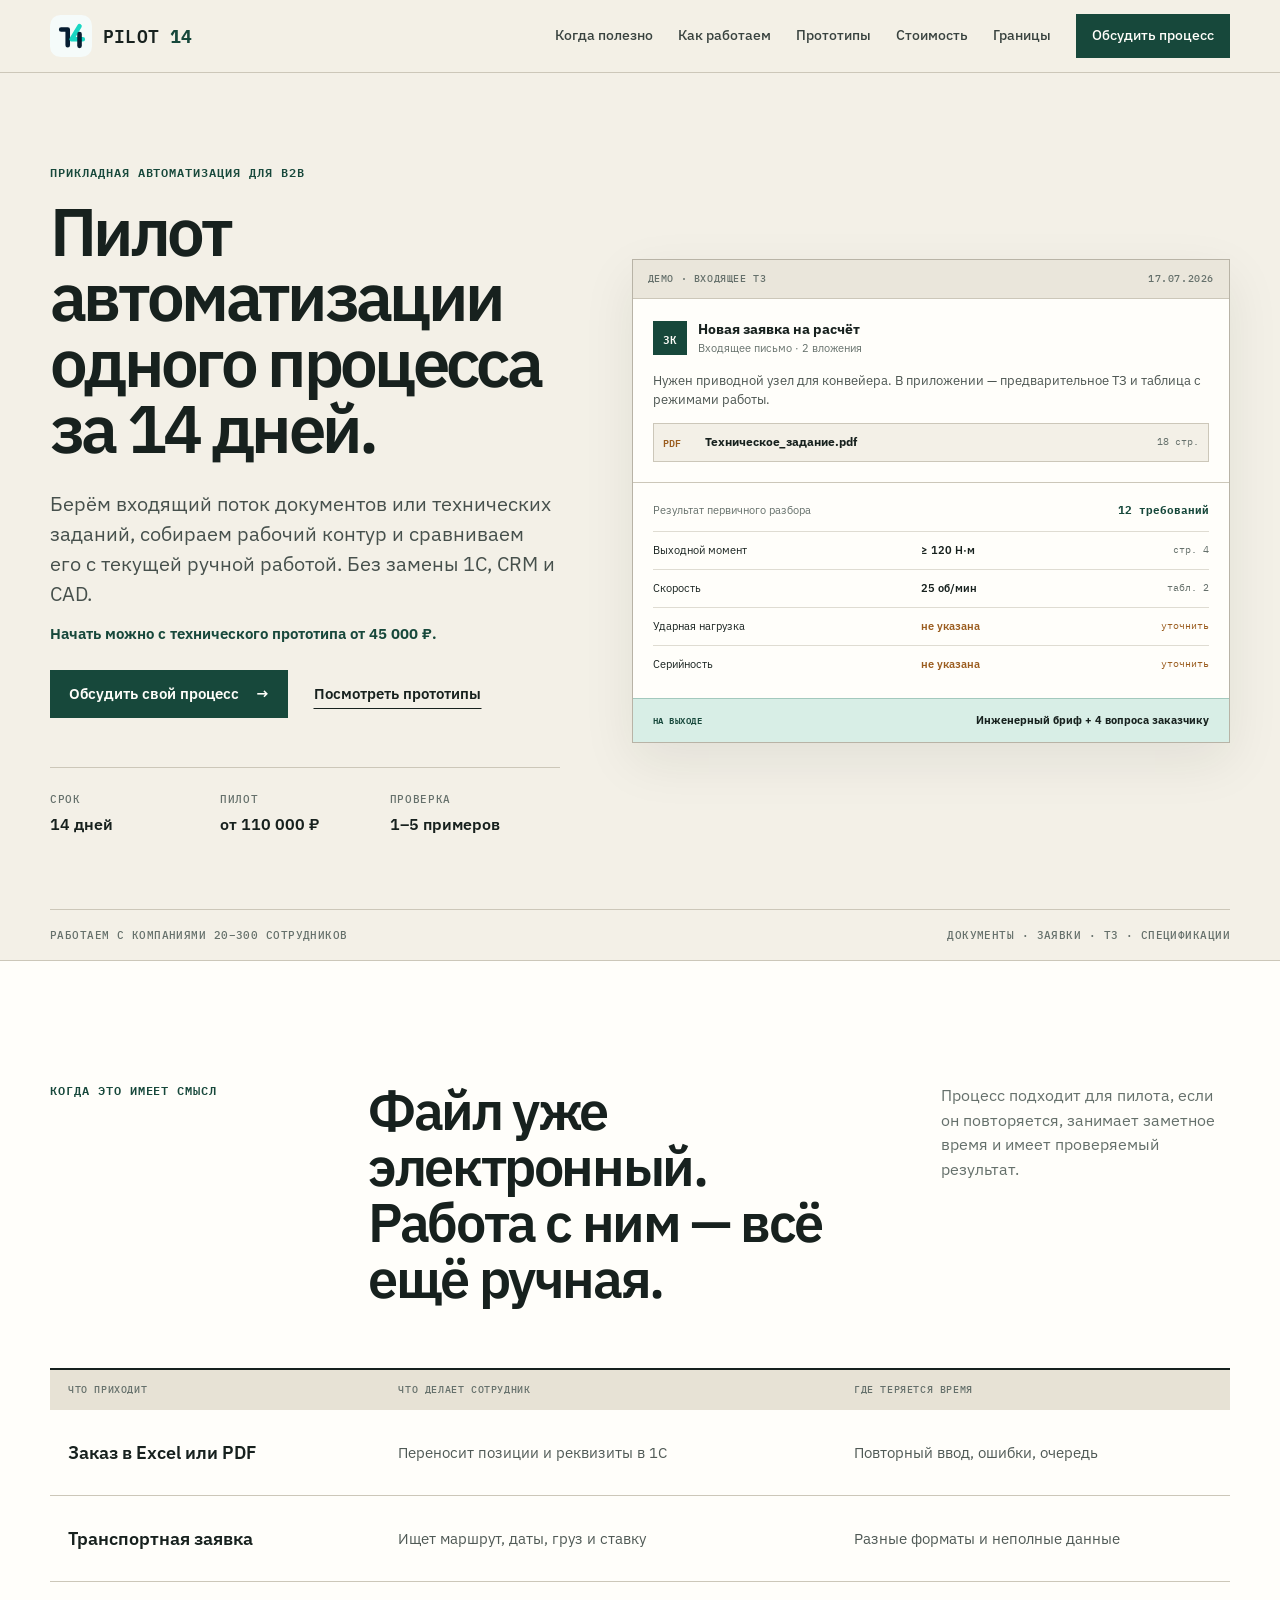
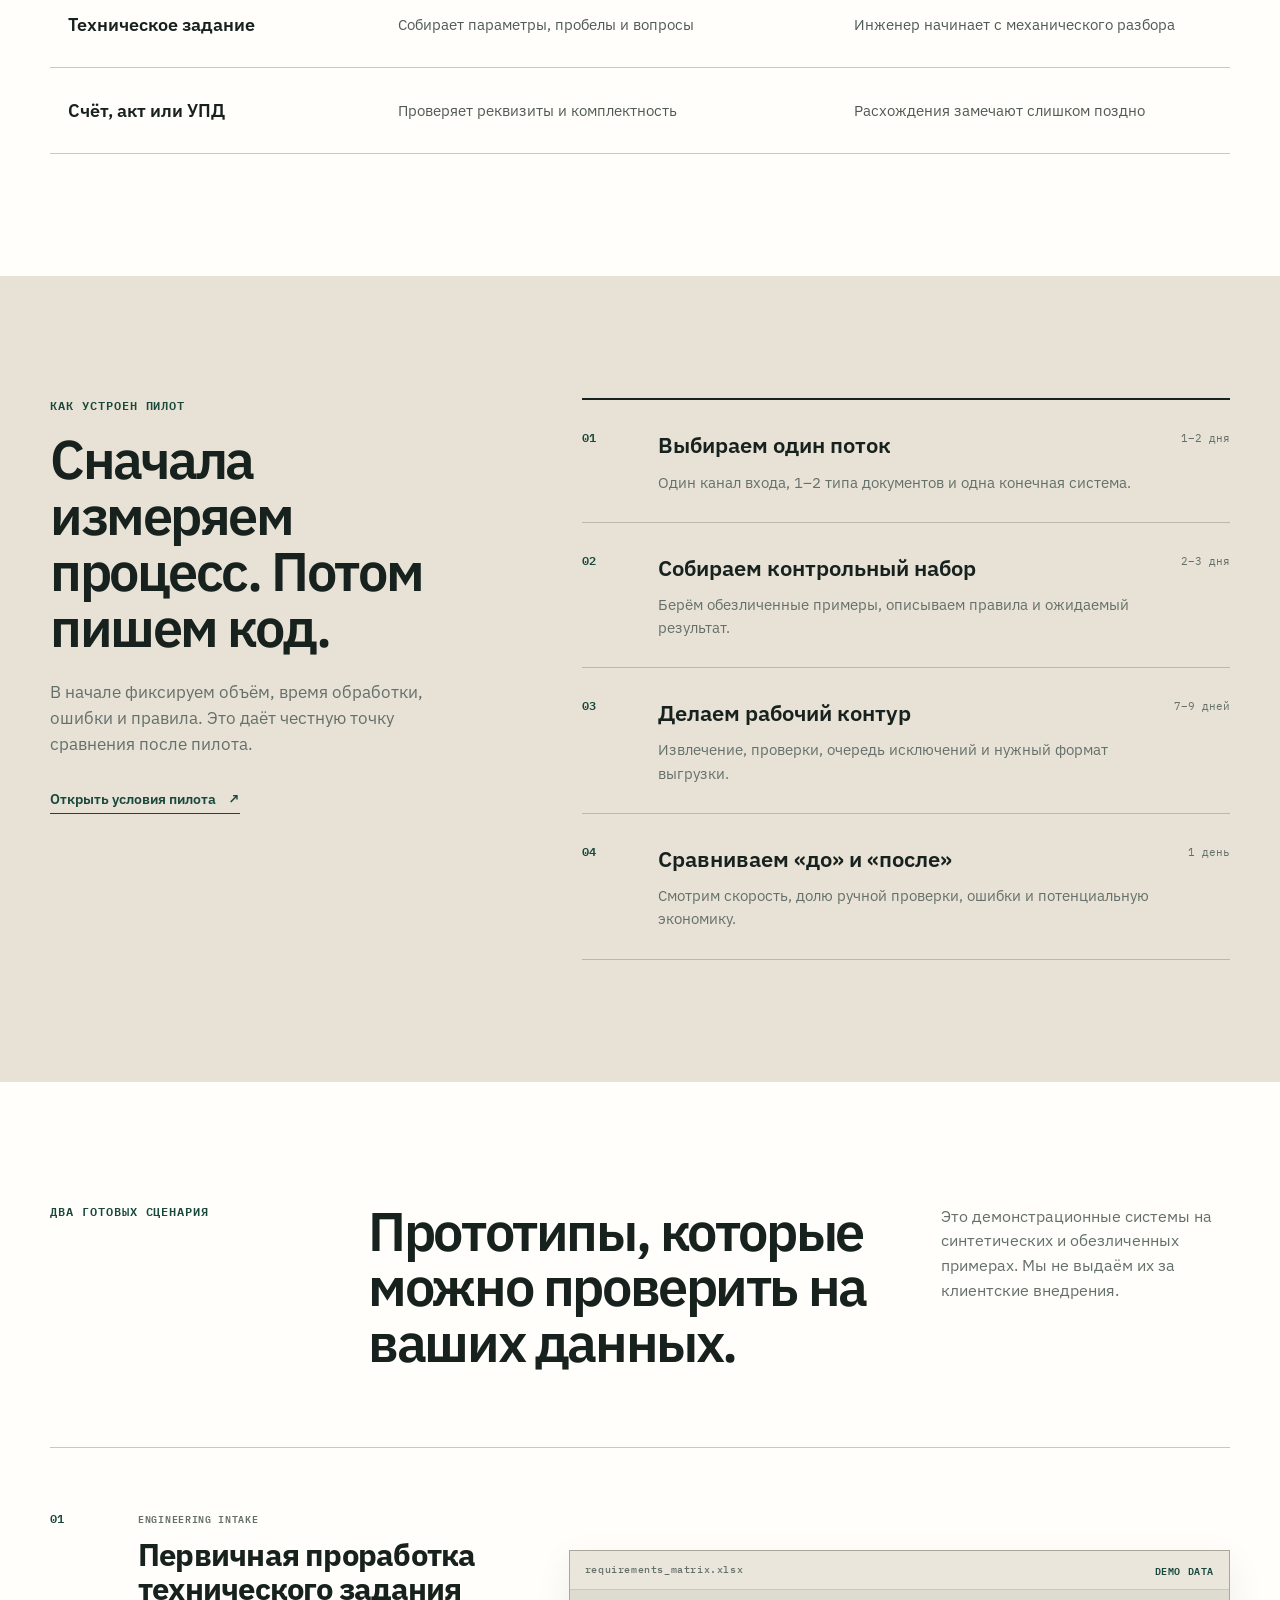
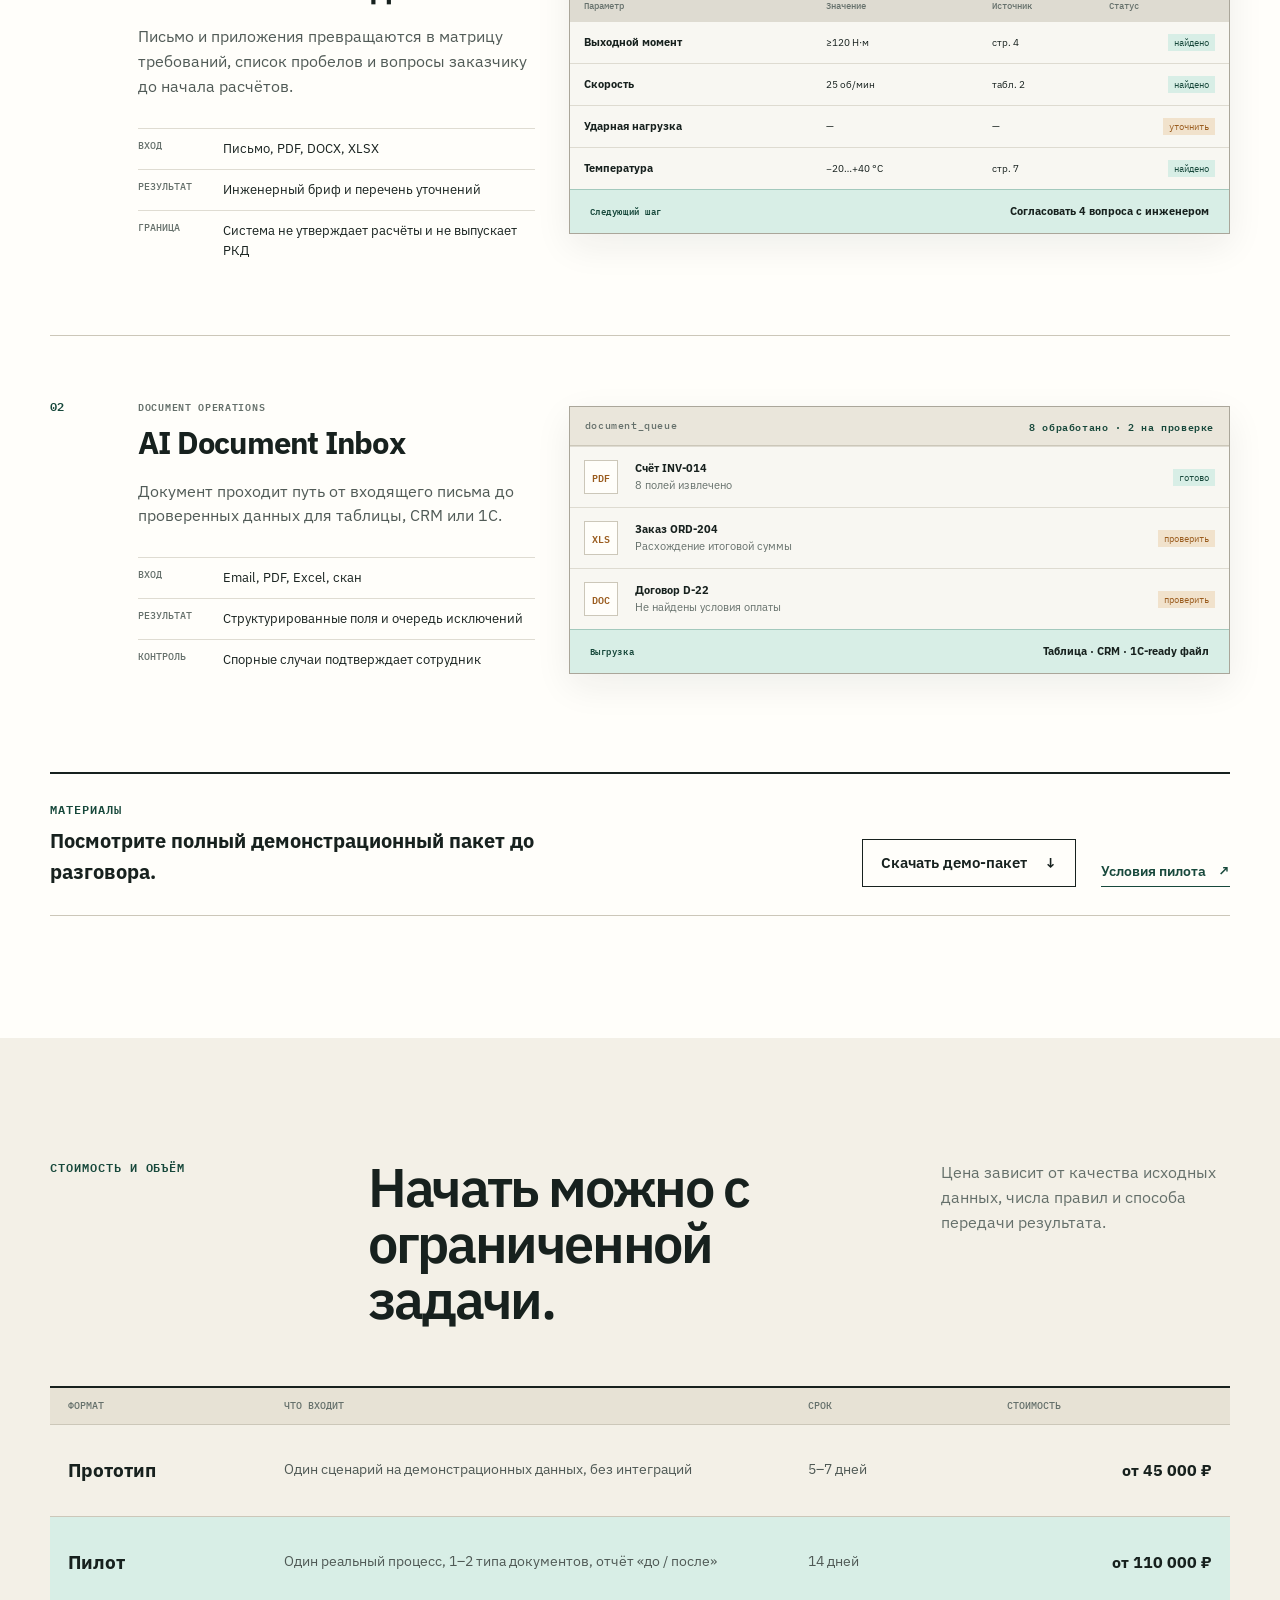
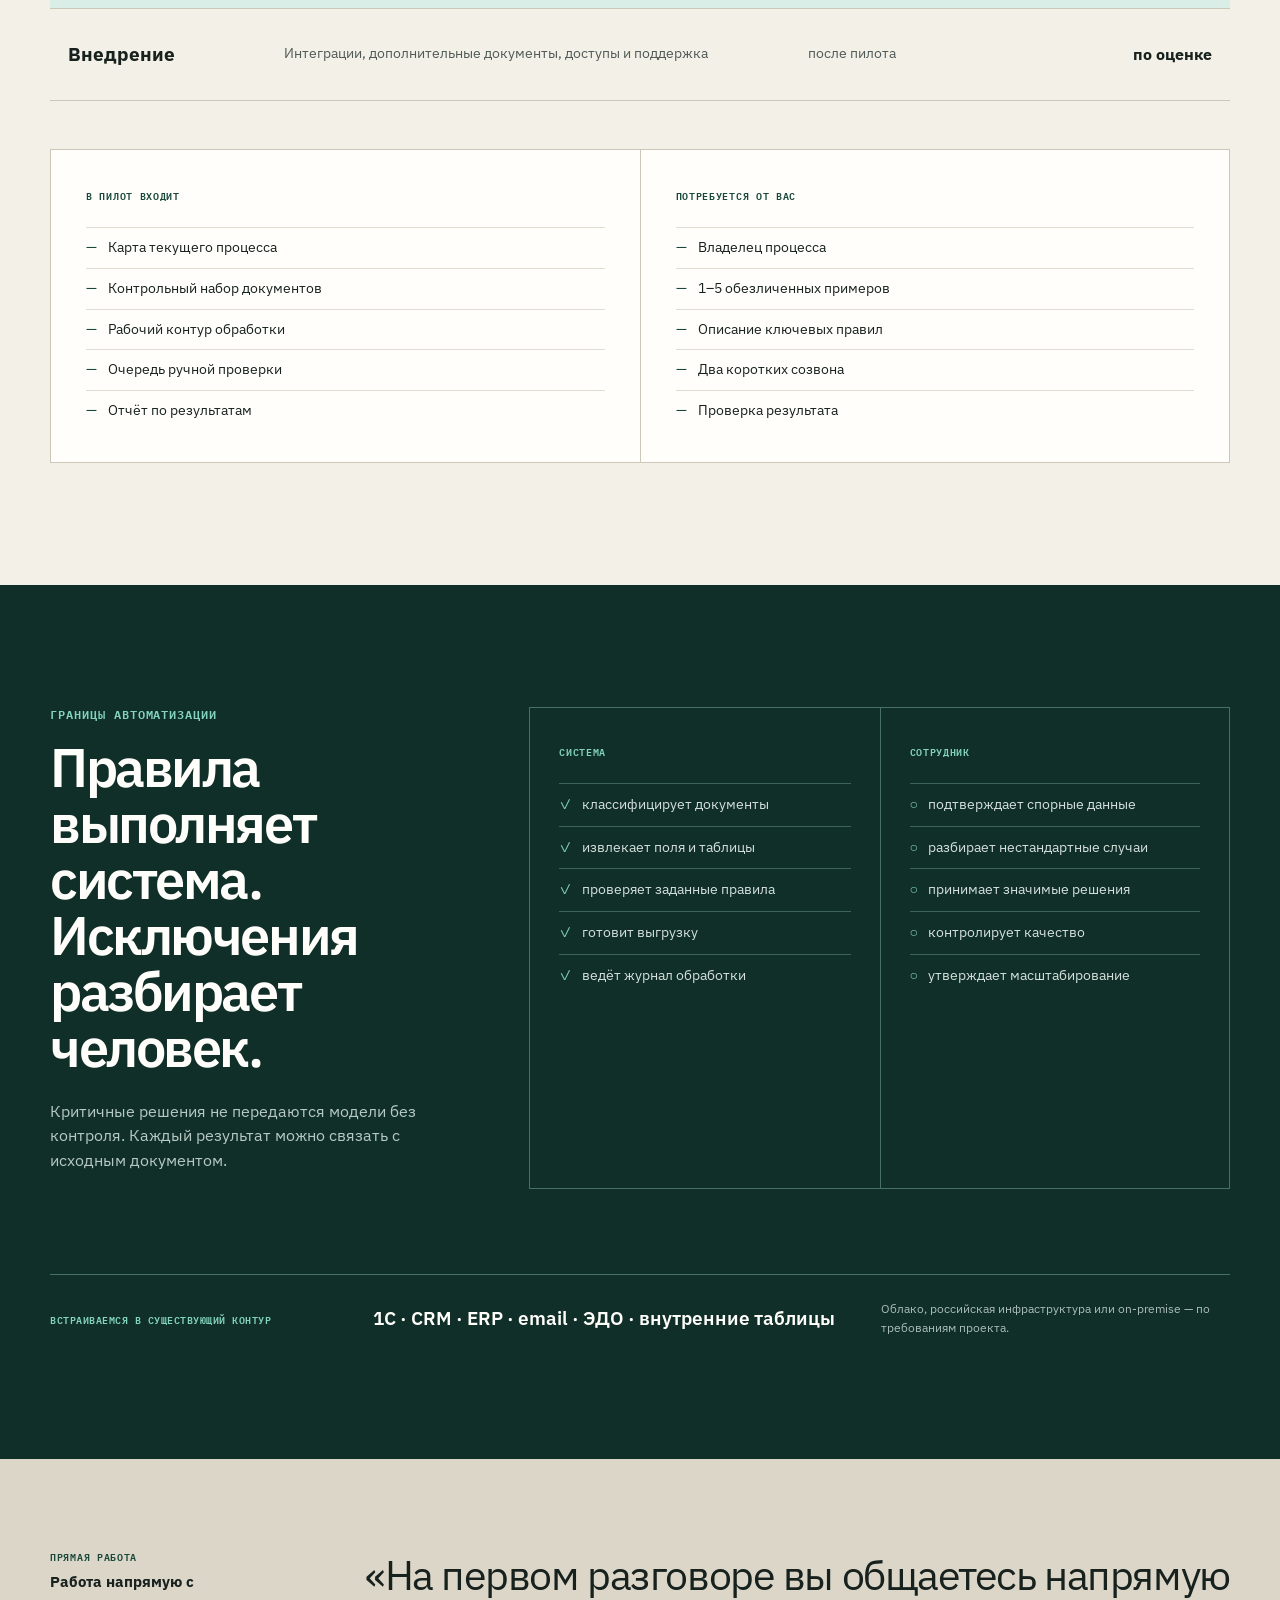
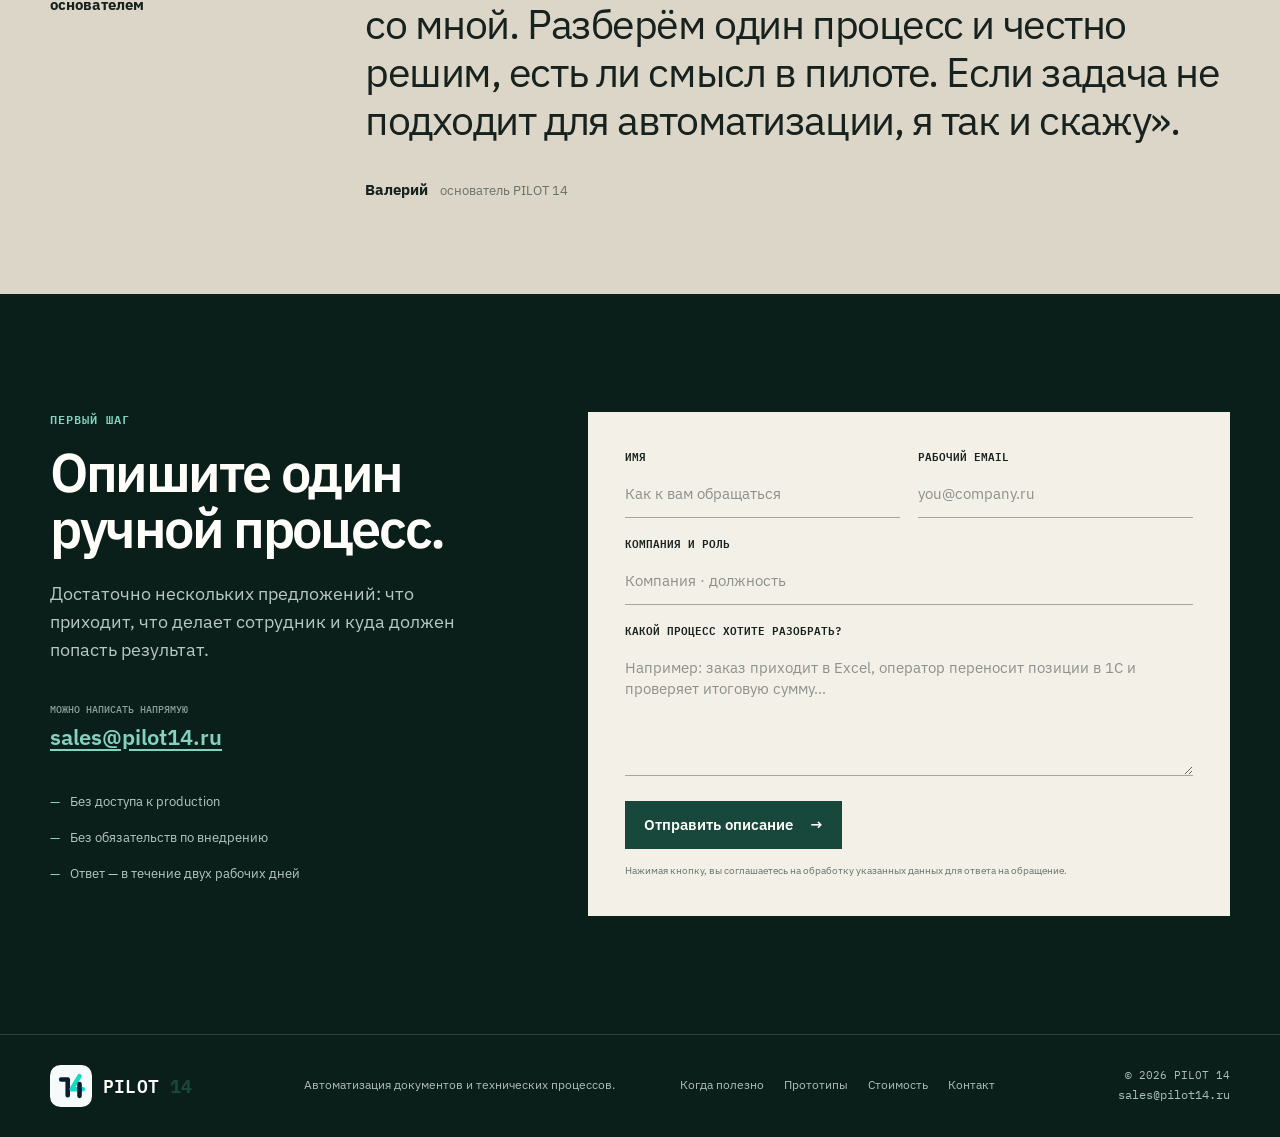
==== commit ee694ef5: "Refine landing trust and entry offer" ====
--- a/index.html
+++ b/index.html
@@ -46,6 +46,7 @@
           <p class="section-label">Прикладная автоматизация для B2B</p>
           <h1>Пилот автоматизации одного процесса за 14 дней.</h1>
           <p class="hero-lead">Берём входящий поток документов или технических заданий, собираем рабочий контур и сравниваем его с текущей ручной работой. Без замены 1С, CRM и CAD.</p>
+          <p class="hero-entry">Начать можно с технического прототипа от 45 000 ₽.</p>
           <div class="hero-actions">
             <a class="button primary" href="#contact">Обсудить свой процесс <span>→</span></a>
             <a class="button link-button" href="#cases">Посмотреть прототипы</a>
@@ -265,7 +266,7 @@
 
     <section class="founder-section">
       <div class="container founder-grid reveal">
-        <div class="founder-label"><span>ПРЯМАЯ РАБОТА</span><strong>Без отдела продаж</strong></div>
+        <div class="founder-label"><span>ПРЯМАЯ РАБОТА</span><strong>Работа напрямую с основателем</strong></div>
         <blockquote>
           <p>«На первом разговоре вы общаетесь напрямую со мной. Разберём один процесс и честно решим, есть ли смысл в пилоте. Если задача не подходит для автоматизации, я так и скажу».</p>
           <footer><strong>Валерий</strong><span>основатель PILOT 14</span></footer>
--- a/styles.css
+++ b/styles.css
@@ -90,7 +90,8 @@
   line-height: .99;
   letter-spacing: -.055em;
 }
-.hero-lead { max-width: 650px; margin-bottom: 31px; color: #46504c; font-size: 20px; line-height: 1.5; }
+.hero-lead { max-width: 650px; margin-bottom: 13px; color: #46504c; font-size: 20px; line-height: 1.5; }
+.hero-entry { margin: 0 0 25px; color: var(--forest); font-size: 15px; font-weight: 650; }
 .hero-actions { display: flex; align-items: center; gap: 25px; margin-bottom: 49px; }
 .button {
   display: inline-flex;
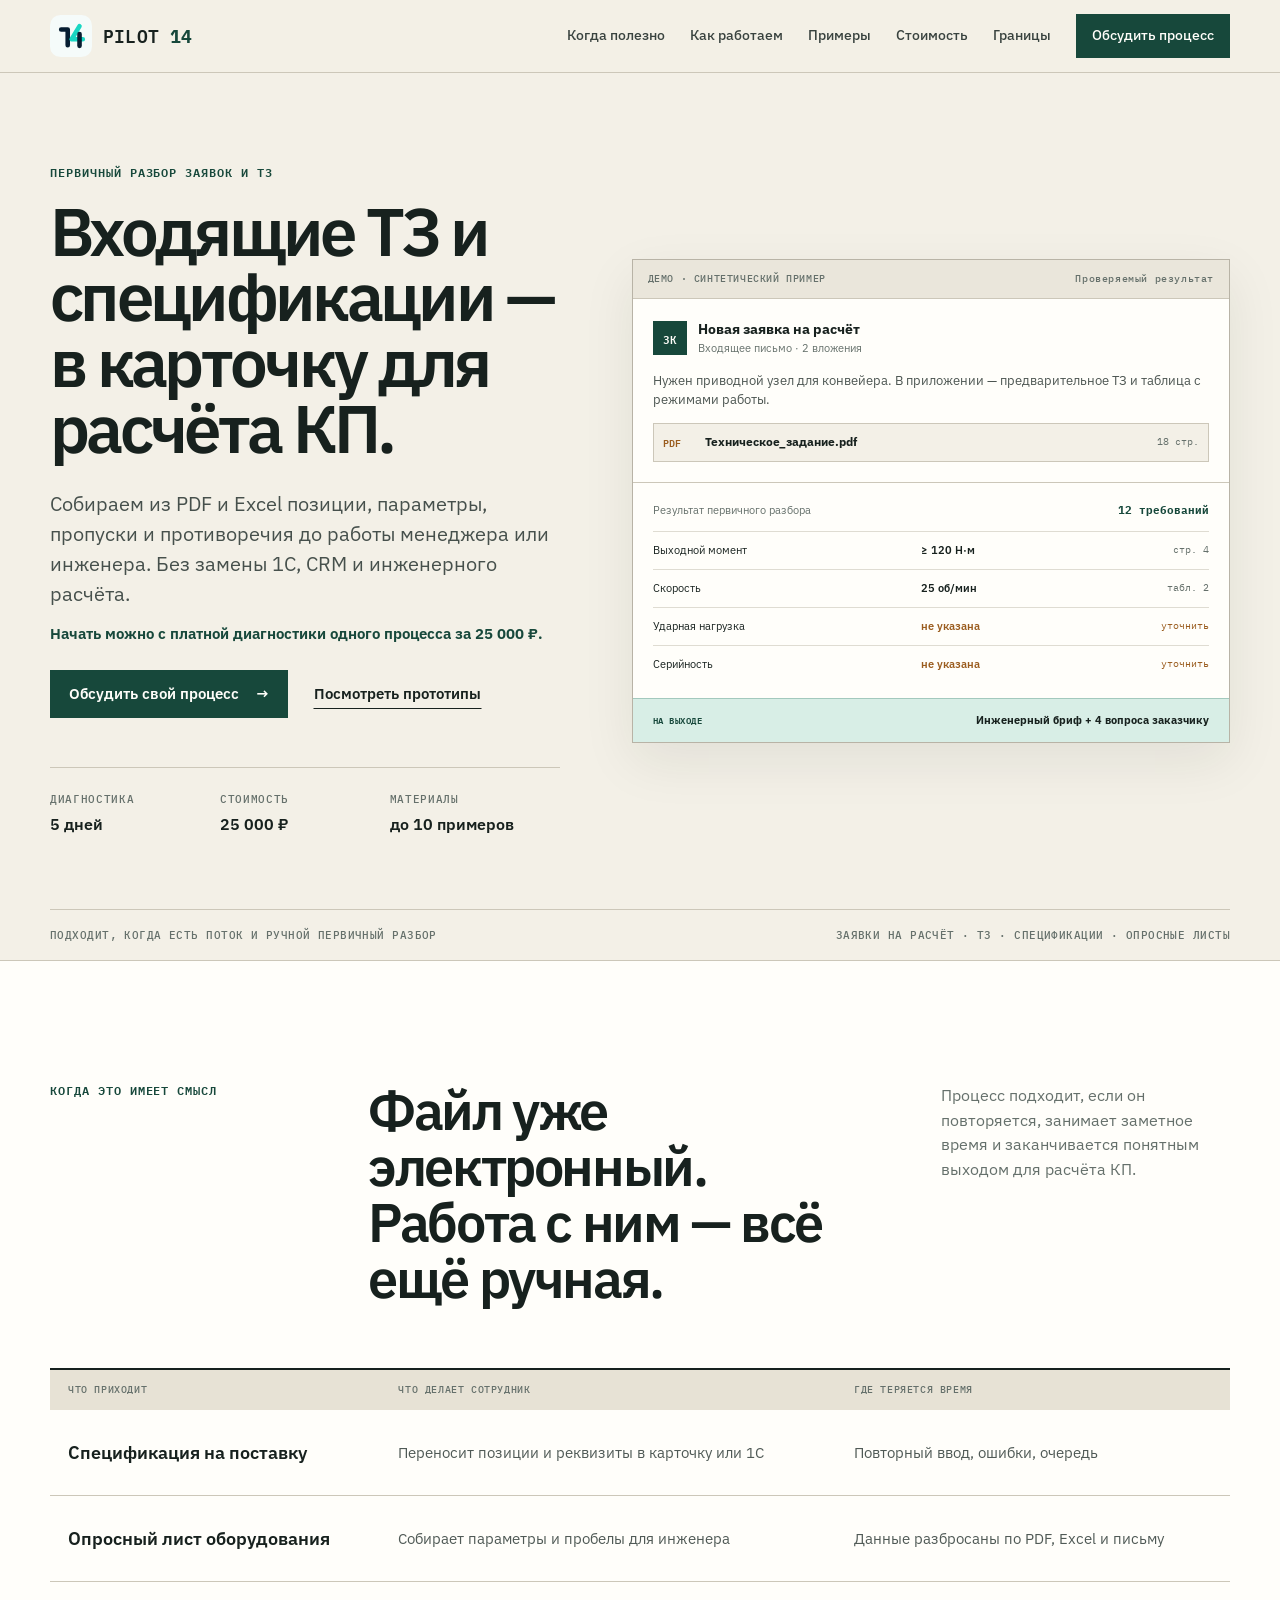
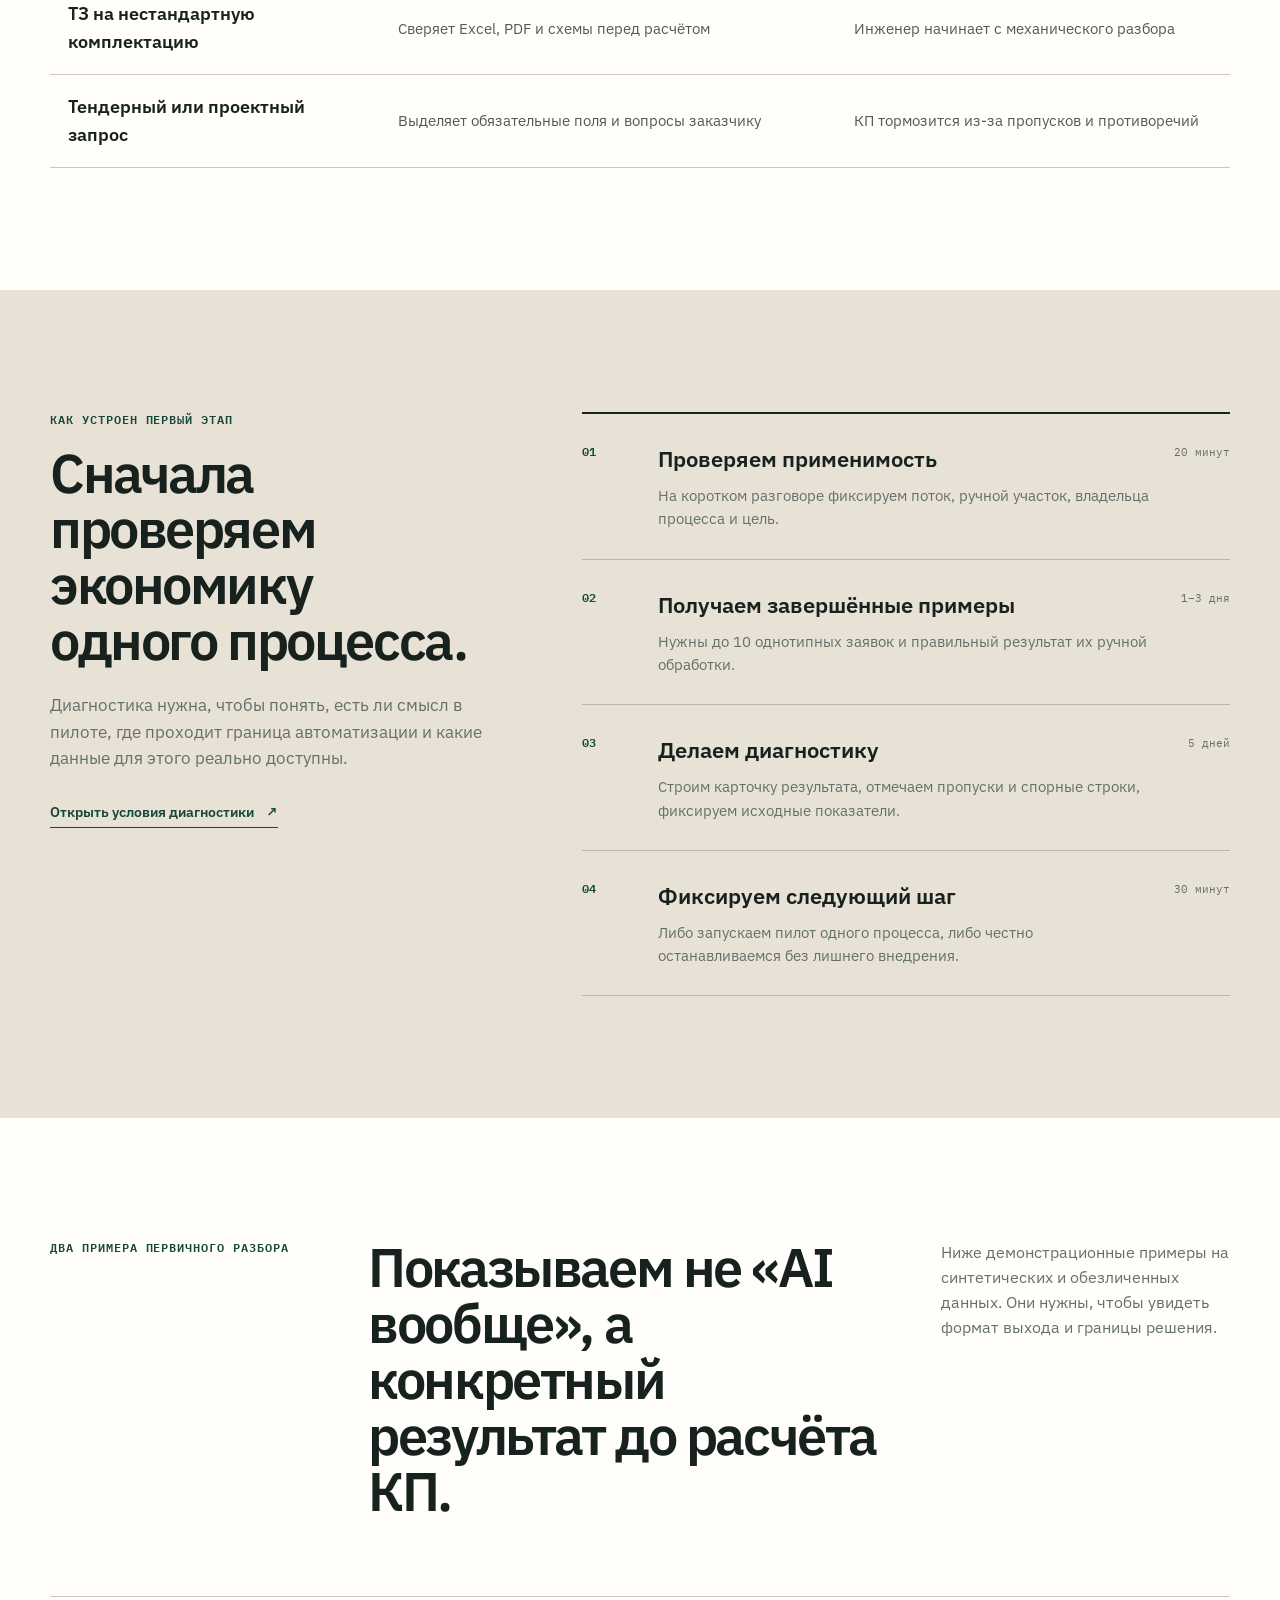
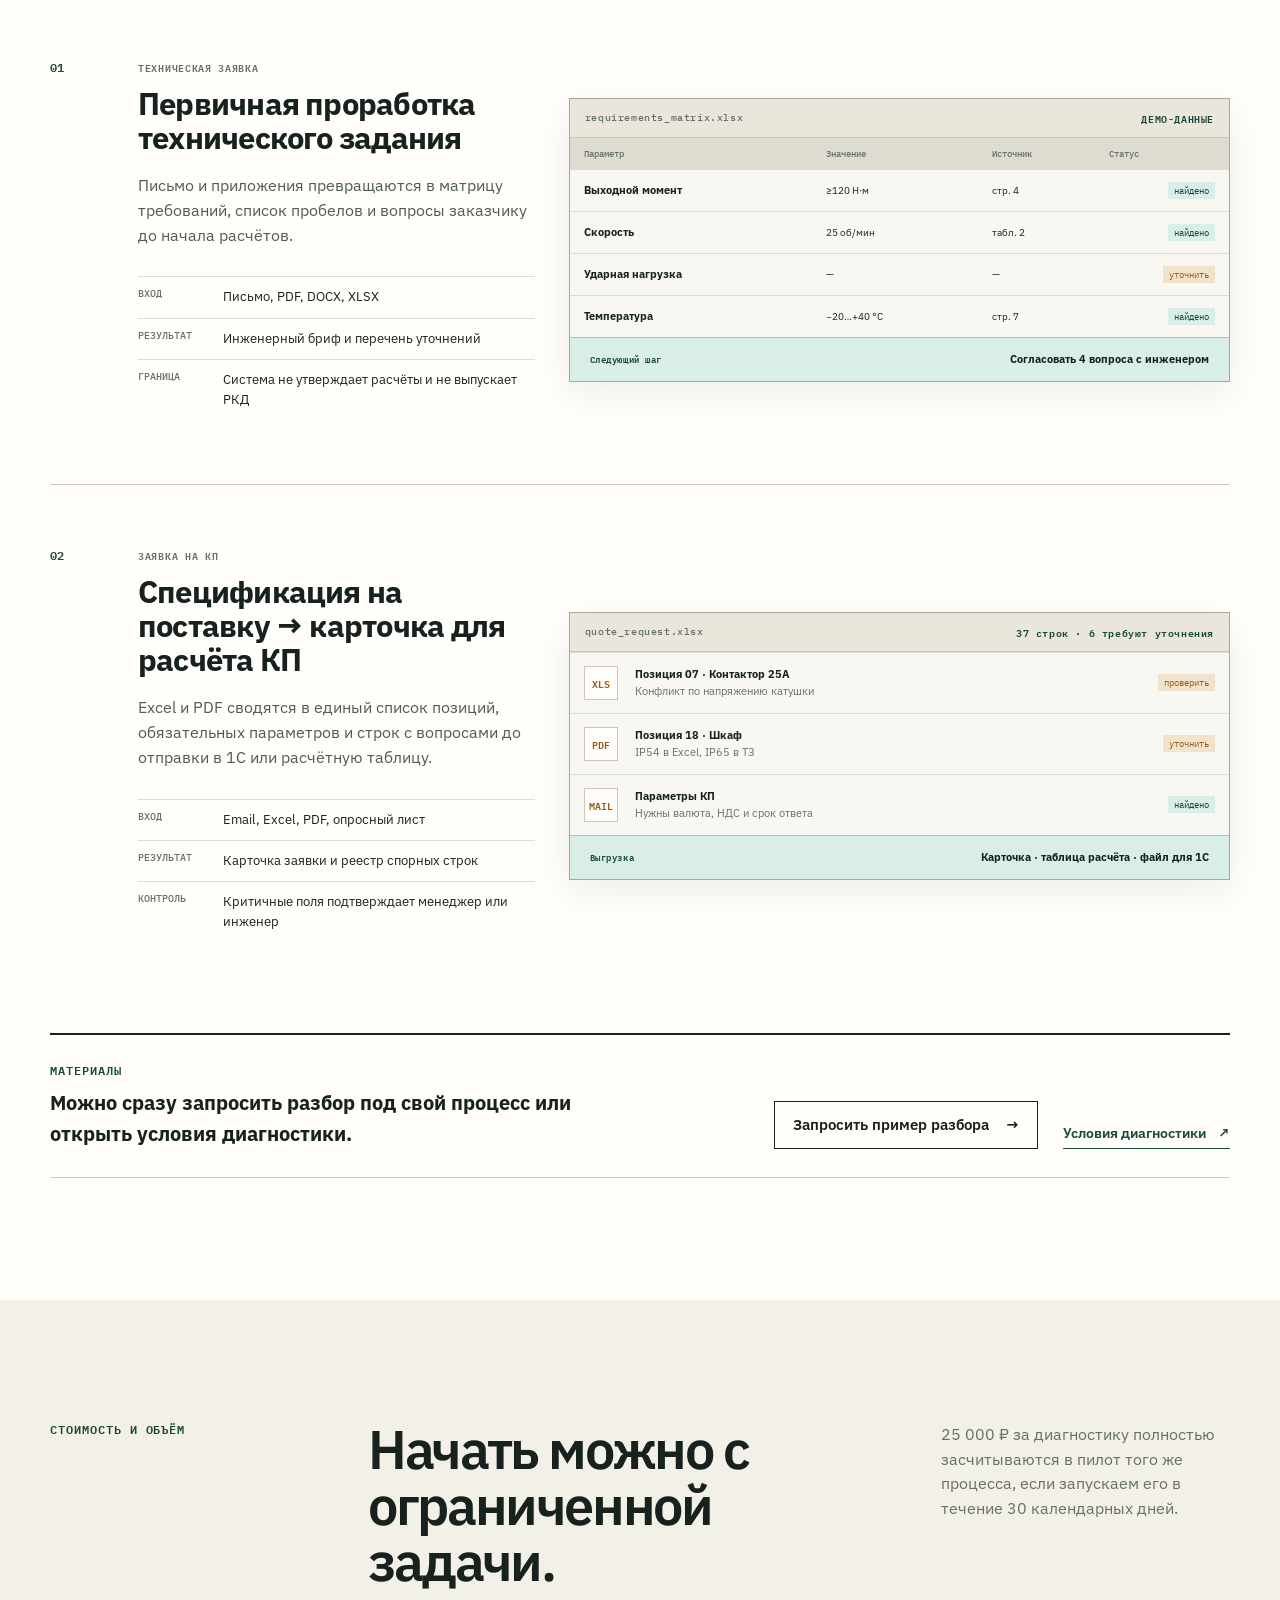
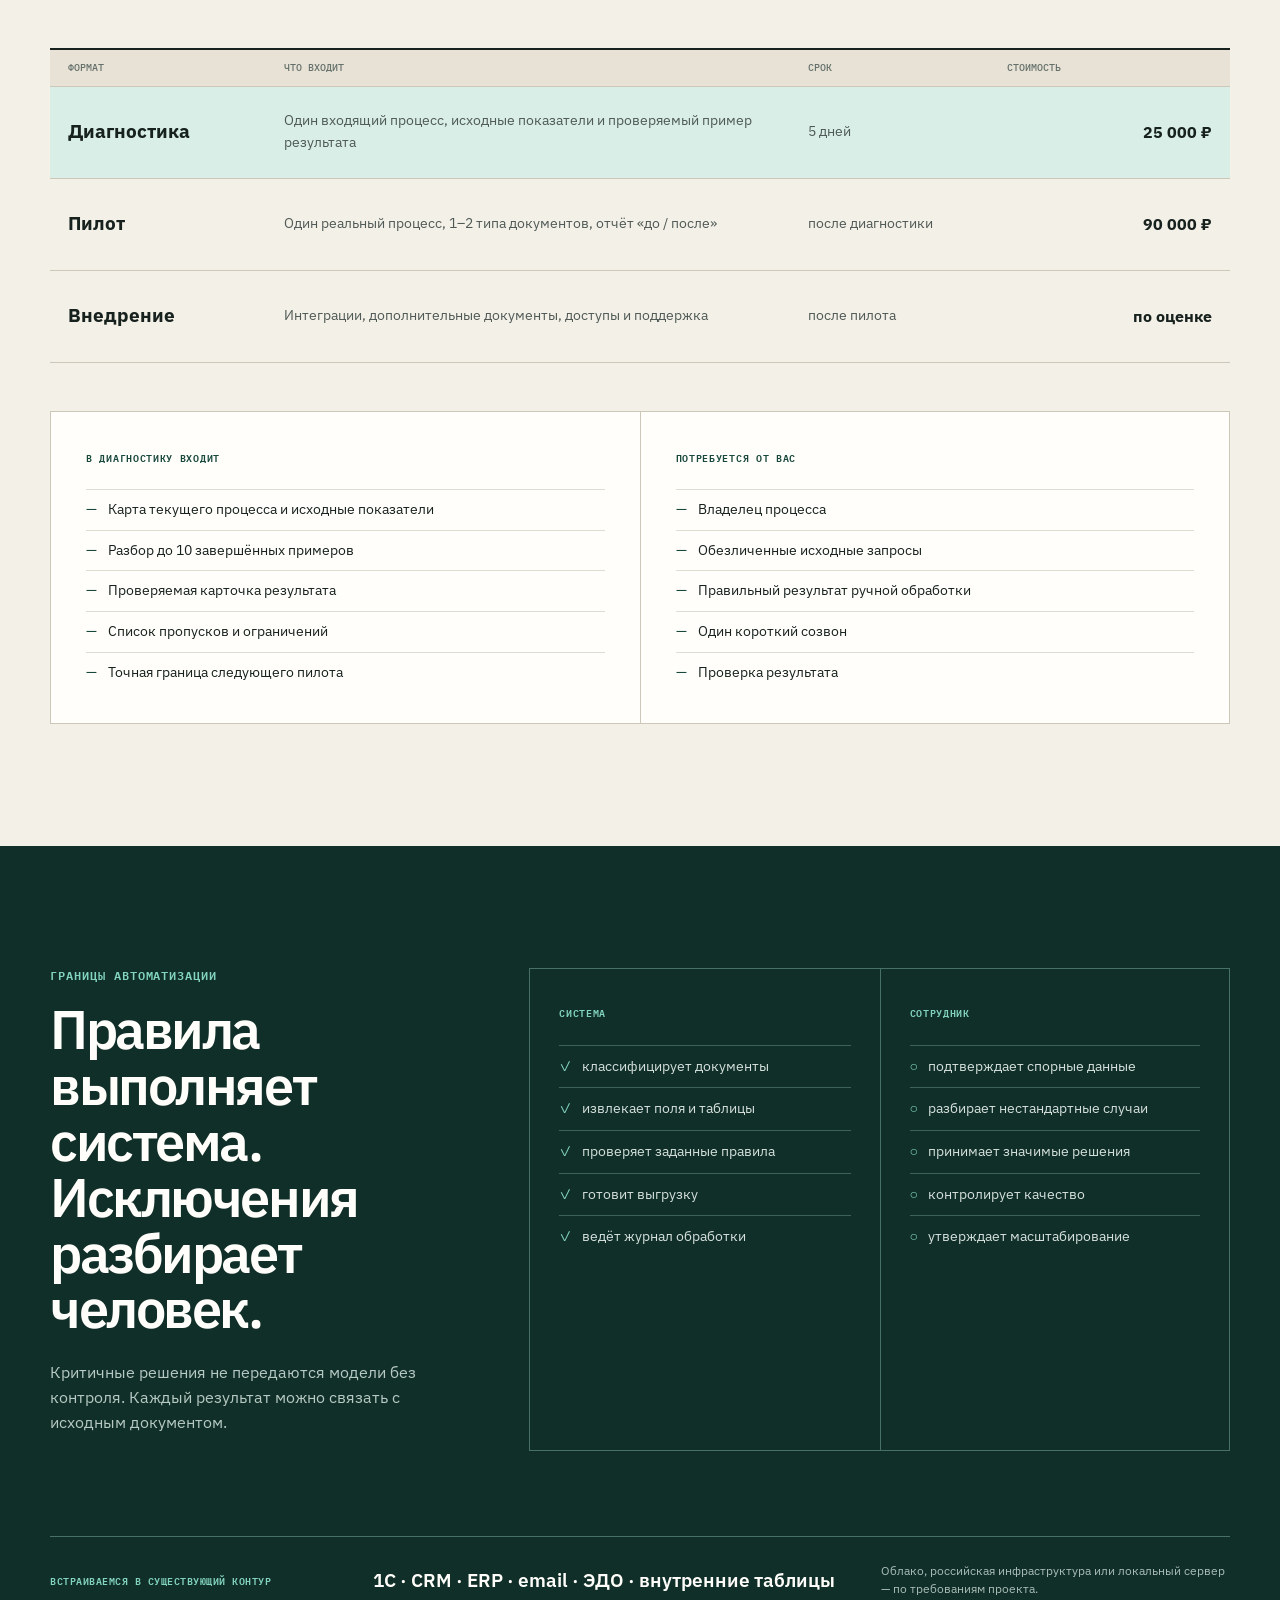
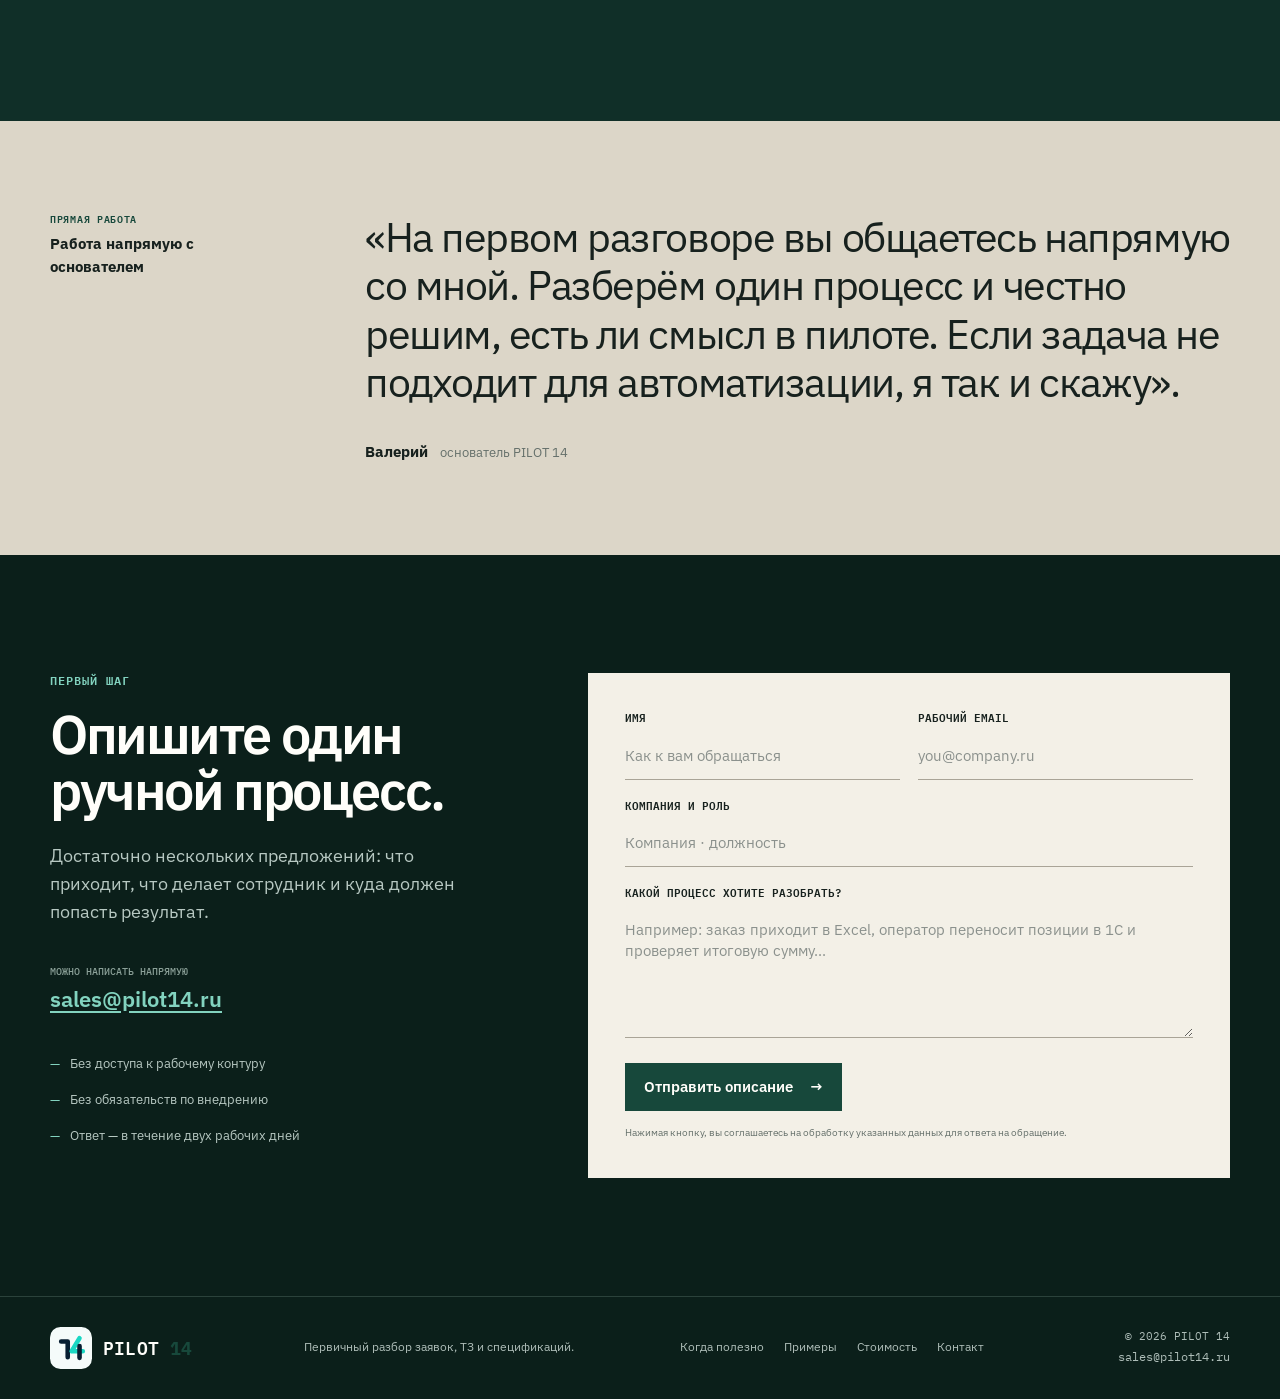
==== commit a3cab2b0: "Narrow landing page to RFQ diagnostic offer" ====
--- a/index.html
+++ b/index.html
@@ -3,10 +3,10 @@
 <head>
   <meta charset="UTF-8">
   <meta name="viewport" content="width=device-width, initial-scale=1.0">
-  <meta name="description" content="PILOT 14 собирает рабочие пилоты автоматизации документов и технических заданий за 14 дней. Один процесс, понятные границы, измеримый результат.">
+  <meta name="description" content="PILOT 14 превращает входящие ТЗ, RFQ и спецификации из PDF и Excel в проверяемые карточки для расчёта коммерческих предложений.">
   <meta name="theme-color" content="#f3f0e7">
-  <meta property="og:title" content="PILOT 14 — пилот автоматизации одного процесса за 14 дней">
-  <meta property="og:description" content="Берём один ручной поток, собираем рабочий контур и сравниваем результат с текущим процессом.">
+  <meta property="og:title" content="PILOT 14 — входящие ТЗ и спецификации в карточку для расчёта КП">
+  <meta property="og:description" content="Собираем параметры, пропуски и спорные позиции до работы менеджера или инженера. Профессиональное решение остаётся за сотрудником.">
   <meta property="og:type" content="website">
   <meta property="og:url" content="https://pilot14.ru/">
   <meta property="og:site_name" content="PILOT 14">
@@ -16,7 +16,7 @@
   <link rel="preconnect" href="https://fonts.gstatic.com" crossorigin>
   <link href="https://fonts.googleapis.com/css2?family=IBM+Plex+Mono:wght@400;500;600&amp;family=IBM+Plex+Sans:wght@400;500;600;700&amp;display=swap" rel="stylesheet">
   <link rel="stylesheet" href="styles.css?v=20260718-2">
-  <title>PILOT 14 — автоматизация одного процесса за 14 дней</title>
+  <title>PILOT 14 — ТЗ и спецификации в карточку для расчёта КП</title>
 </head>
 <body>
   <a class="skip-link" href="#main">К содержанию</a>
@@ -31,7 +31,7 @@
       <nav class="nav" id="nav" aria-label="Основная навигация">
         <a href="#fit">Когда полезно</a>
         <a href="#process">Как работаем</a>
-        <a href="#cases">Прототипы</a>
+        <a href="#cases">Примеры</a>
         <a href="#pilot">Стоимость</a>
         <a href="#principles">Границы</a>
         <a class="nav-cta" href="#contact">Обсудить процесс</a>
@@ -43,25 +43,25 @@
     <section class="hero">
       <div class="container hero-grid">
         <div class="hero-copy reveal">
-          <p class="section-label">Прикладная автоматизация для B2B</p>
-          <h1>Пилот автоматизации одного процесса за 14 дней.</h1>
-          <p class="hero-lead">Берём входящий поток документов или технических заданий, собираем рабочий контур и сравниваем его с текущей ручной работой. Без замены 1С, CRM и CAD.</p>
-          <p class="hero-entry">Начать можно с технического прототипа от 45 000 ₽.</p>
+          <p class="section-label">Первичный разбор заявок и ТЗ</p>
+          <h1>Входящие ТЗ и спецификации — в карточку для расчёта КП.</h1>
+          <p class="hero-lead">Собираем из PDF и Excel позиции, параметры, пропуски и противоречия до работы менеджера или инженера. Без замены 1С, CRM и инженерного расчёта.</p>
+          <p class="hero-entry">Начать можно с платной диагностики одного процесса за 25 000 ₽.</p>
           <div class="hero-actions">
             <a class="button primary" href="#contact">Обсудить свой процесс <span>→</span></a>
             <a class="button link-button" href="#cases">Посмотреть прототипы</a>
           </div>
           <dl class="hero-facts">
-            <div><dt>Срок</dt><dd>14 дней</dd></div>
-            <div><dt>Пилот</dt><dd>от 110 000 ₽</dd></div>
-            <div><dt>Проверка</dt><dd>1–5 примеров</dd></div>
+            <div><dt>Диагностика</dt><dd>5 дней</dd></div>
+            <div><dt>Стоимость</dt><dd>25 000 ₽</dd></div>
+            <div><dt>Материалы</dt><dd>до 10 примеров</dd></div>
           </dl>
         </div>
 
         <div class="workbench reveal" aria-label="Пример разбора входящего технического задания">
           <div class="workbench-head">
-            <span>ДЕМО · ВХОДЯЩЕЕ ТЗ</span>
-            <span class="workbench-date">17.07.2026</span>
+            <span>ДЕМО · СИНТЕТИЧЕСКИЙ ПРИМЕР</span>
+            <span class="workbench-date">Проверяемый результат</span>
           </div>
           <div class="incoming-note">
             <div class="note-meta">
@@ -85,8 +85,8 @@
         </div>
       </div>
       <div class="container scope-line">
-        <span>Работаем с компаниями 20–300 сотрудников</span>
-        <span>Документы · заявки · ТЗ · спецификации</span>
+        <span>Подходит, когда есть поток и ручной первичный разбор</span>
+        <span>Заявки на расчёт · ТЗ · спецификации · опросные листы</span>
       </div>
     </section>
 
@@ -95,49 +95,49 @@
         <div class="heading-row reveal">
           <p class="section-label">Когда это имеет смысл</p>
           <h2>Файл уже электронный. Работа с ним — всё ещё ручная.</h2>
-          <p>Процесс подходит для пилота, если он повторяется, занимает заметное время и имеет проверяемый результат.</p>
-        </div>
-
-        <div class="process-ledger reveal">
-          <div class="ledger-head"><span>Что приходит</span><span>Что делает сотрудник</span><span>Где теряется время</span></div>
-          <div class="ledger-row">
-            <strong>Заказ в Excel или PDF</strong>
-            <span>Переносит позиции и реквизиты в 1С</span>
-            <span>Повторный ввод, ошибки, очередь</span>
-          </div>
-          <div class="ledger-row">
-            <strong>Транспортная заявка</strong>
-            <span>Ищет маршрут, даты, груз и ставку</span>
-            <span>Разные форматы и неполные данные</span>
-          </div>
-          <div class="ledger-row">
-            <strong>Техническое задание</strong>
-            <span>Собирает параметры, пробелы и вопросы</span>
-            <span>Инженер начинает с механического разбора</span>
-          </div>
-          <div class="ledger-row">
-            <strong>Счёт, акт или УПД</strong>
-            <span>Проверяет реквизиты и комплектность</span>
-            <span>Расхождения замечают слишком поздно</span>
-          </div>
-        </div>
+          <p>Процесс подходит, если он повторяется, занимает заметное время и заканчивается понятным выходом для расчёта КП.</p>
+        </div>
+
+          <div class="process-ledger reveal">
+            <div class="ledger-head"><span>Что приходит</span><span>Что делает сотрудник</span><span>Где теряется время</span></div>
+            <div class="ledger-row">
+              <strong>Спецификация на поставку</strong>
+              <span>Переносит позиции и реквизиты в карточку или 1С</span>
+              <span>Повторный ввод, ошибки, очередь</span>
+            </div>
+            <div class="ledger-row">
+              <strong>Опросный лист оборудования</strong>
+              <span>Собирает параметры и пробелы для инженера</span>
+              <span>Данные разбросаны по PDF, Excel и письму</span>
+            </div>
+            <div class="ledger-row">
+              <strong>ТЗ на нестандартную комплектацию</strong>
+              <span>Сверяет Excel, PDF и схемы перед расчётом</span>
+              <span>Инженер начинает с механического разбора</span>
+            </div>
+            <div class="ledger-row">
+              <strong>Тендерный или проектный запрос</strong>
+              <span>Выделяет обязательные поля и вопросы заказчику</span>
+              <span>КП тормозится из-за пропусков и противоречий</span>
+            </div>
+          </div>
       </div>
     </section>
 
     <section class="section method-section" id="process">
       <div class="container method-grid">
         <div class="method-intro reveal">
-          <p class="section-label">Как устроен пилот</p>
-          <h2>Сначала измеряем процесс. Потом пишем код.</h2>
-          <p>В начале фиксируем объём, время обработки, ошибки и правила. Это даёт честную точку сравнения после пилота.</p>
-          <a class="text-link" href="materials/PILOT14_pilot_offer.pdf" target="_blank" rel="noopener">Открыть условия пилота <span>↗</span></a>
+          <p class="section-label">Как устроен первый этап</p>
+          <h2>Сначала проверяем экономику одного процесса.</h2>
+          <p>Диагностика нужна, чтобы понять, есть ли смысл в пилоте, где проходит граница автоматизации и какие данные для этого реально доступны.</p>
+          <a class="text-link" href="materials/PILOT14_RFQ_diagnostic_offer.pdf" target="_blank" rel="noopener">Открыть условия диагностики <span>↗</span></a>
         </div>
 
         <ol class="method-steps">
-          <li class="reveal"><span>01</span><div><h3>Выбираем один поток</h3><p>Один канал входа, 1–2 типа документов и одна конечная система.</p></div><small>1–2 дня</small></li>
-          <li class="reveal"><span>02</span><div><h3>Собираем контрольный набор</h3><p>Берём обезличенные примеры, описываем правила и ожидаемый результат.</p></div><small>2–3 дня</small></li>
-          <li class="reveal"><span>03</span><div><h3>Делаем рабочий контур</h3><p>Извлечение, проверки, очередь исключений и нужный формат выгрузки.</p></div><small>7–9 дней</small></li>
-          <li class="reveal"><span>04</span><div><h3>Сравниваем «до» и «после»</h3><p>Смотрим скорость, долю ручной проверки, ошибки и потенциальную экономику.</p></div><small>1 день</small></li>
+          <li class="reveal"><span>01</span><div><h3>Проверяем применимость</h3><p>На коротком разговоре фиксируем поток, ручной участок, владельца процесса и цель.</p></div><small>20 минут</small></li>
+          <li class="reveal"><span>02</span><div><h3>Получаем завершённые примеры</h3><p>Нужны до 10 однотипных заявок и правильный результат их ручной обработки.</p></div><small>1–3 дня</small></li>
+          <li class="reveal"><span>03</span><div><h3>Делаем диагностику</h3><p>Строим карточку результата, отмечаем пропуски и спорные строки, фиксируем исходные показатели.</p></div><small>5 дней</small></li>
+          <li class="reveal"><span>04</span><div><h3>Фиксируем следующий шаг</h3><p>Либо запускаем пилот одного процесса, либо честно останавливаемся без лишнего внедрения.</p></div><small>30 минут</small></li>
         </ol>
       </div>
     </section>
@@ -145,15 +145,15 @@
     <section class="section cases-section" id="cases">
       <div class="container">
         <div class="heading-row cases-heading reveal">
-          <p class="section-label">Два готовых сценария</p>
-          <h2>Прототипы, которые можно проверить на ваших данных.</h2>
-          <p>Это демонстрационные системы на синтетических и обезличенных примерах. Мы не выдаём их за клиентские внедрения.</p>
+          <p class="section-label">Два примера первичного разбора</p>
+          <h2>Показываем не «AI вообще», а конкретный результат до расчёта КП.</h2>
+          <p>Ниже демонстрационные примеры на синтетических и обезличенных данных. Они нужны, чтобы увидеть формат выхода и границы решения.</p>
         </div>
 
         <article class="case-study reveal">
           <div class="case-index">01</div>
           <div class="case-copy">
-            <p class="case-kicker">ENGINEERING INTAKE</p>
+            <p class="case-kicker">ТЕХНИЧЕСКАЯ ЗАЯВКА</p>
             <h3>Первичная проработка технического задания</h3>
             <p class="case-lead">Письмо и приложения превращаются в матрицу требований, список пробелов и вопросы заказчику до начала расчётов.</p>
             <dl class="case-details">
@@ -163,7 +163,7 @@
             </dl>
           </div>
           <div class="case-screen engineering-screen" aria-label="Матрица требований технического задания">
-            <div class="screen-bar"><span>requirements_matrix.xlsx</span><b>DEMO DATA</b></div>
+            <div class="screen-bar"><span>requirements_matrix.xlsx</span><b>ДЕМО-ДАННЫЕ</b></div>
             <div class="matrix-head"><span>Параметр</span><span>Значение</span><span>Источник</span><span>Статус</span></div>
             <div class="matrix-row"><strong>Выходной момент</strong><span>≥120 Н·м</span><span>стр. 4</span><em class="found">найдено</em></div>
             <div class="matrix-row"><strong>Скорость</strong><span>25 об/мин</span><span>табл. 2</span><em class="found">найдено</em></div>
@@ -176,28 +176,28 @@
         <article class="case-study reveal">
           <div class="case-index">02</div>
           <div class="case-copy">
-            <p class="case-kicker">DOCUMENT OPERATIONS</p>
-            <h3>AI Document Inbox</h3>
-            <p class="case-lead">Документ проходит путь от входящего письма до проверенных данных для таблицы, CRM или 1С.</p>
+            <p class="case-kicker">ЗАЯВКА НА КП</p>
+            <h3>Спецификация на поставку → карточка для расчёта КП</h3>
+            <p class="case-lead">Excel и PDF сводятся в единый список позиций, обязательных параметров и строк с вопросами до отправки в 1С или расчётную таблицу.</p>
             <dl class="case-details">
-              <div><dt>Вход</dt><dd>Email, PDF, Excel, скан</dd></div>
-              <div><dt>Результат</dt><dd>Структурированные поля и очередь исключений</dd></div>
-              <div><dt>Контроль</dt><dd>Спорные случаи подтверждает сотрудник</dd></div>
+              <div><dt>Вход</dt><dd>Email, Excel, PDF, опросный лист</dd></div>
+              <div><dt>Результат</dt><dd>Карточка заявки и реестр спорных строк</dd></div>
+              <div><dt>Контроль</dt><dd>Критичные поля подтверждает менеджер или инженер</dd></div>
             </dl>
           </div>
           <div class="case-screen document-screen" aria-label="Очередь обработки документов">
-            <div class="screen-bar"><span>document_queue</span><b>8 обработано · 2 на проверке</b></div>
-            <div class="document-row"><span class="doc-type">PDF</span><div><strong>Счёт INV-014</strong><small>8 полей извлечено</small></div><em class="found">готово</em></div>
-            <div class="document-row"><span class="doc-type">XLS</span><div><strong>Заказ ORD-204</strong><small>Расхождение итоговой суммы</small></div><em class="question">проверить</em></div>
-            <div class="document-row"><span class="doc-type">DOC</span><div><strong>Договор D-22</strong><small>Не найдены условия оплаты</small></div><em class="question">проверить</em></div>
-            <div class="screen-note"><span>Выгрузка</span><strong>Таблица · CRM · 1С-ready файл</strong></div>
+            <div class="screen-bar"><span>quote_request.xlsx</span><b>37 строк · 6 требуют уточнения</b></div>
+            <div class="document-row"><span class="doc-type">XLS</span><div><strong>Позиция 07 · Контактор 25А</strong><small>Конфликт по напряжению катушки</small></div><em class="question">проверить</em></div>
+            <div class="document-row"><span class="doc-type">PDF</span><div><strong>Позиция 18 · Шкаф</strong><small>IP54 в Excel, IP65 в ТЗ</small></div><em class="question">уточнить</em></div>
+            <div class="document-row"><span class="doc-type">MAIL</span><div><strong>Параметры КП</strong><small>Нужны валюта, НДС и срок ответа</small></div><em class="found">найдено</em></div>
+            <div class="screen-note"><span>Выгрузка</span><strong>Карточка · таблица расчёта · файл для 1С</strong></div>
           </div>
         </article>
 
         <div class="materials-row reveal">
-          <div><span class="section-label">Материалы</span><strong>Посмотрите полный демонстрационный пакет до разговора.</strong></div>
-          <a class="button secondary" href="materials/PILOT14_demo_pack.pdf" target="_blank" rel="noopener">Скачать демо-пакет <span>↓</span></a>
-          <a class="text-link" href="materials/PILOT14_pilot_offer.pdf" target="_blank" rel="noopener">Условия пилота <span>↗</span></a>
+          <div><span class="section-label">Материалы</span><strong>Можно сразу запросить разбор под свой процесс или открыть условия диагностики.</strong></div>
+          <a class="button secondary" href="#contact">Запросить пример разбора <span>→</span></a>
+          <a class="text-link" href="materials/PILOT14_RFQ_diagnostic_offer.pdf" target="_blank" rel="noopener">Условия диагностики <span>↗</span></a>
         </div>
       </div>
     </section>
@@ -207,22 +207,22 @@
         <div class="pilot-heading reveal">
           <p class="section-label">Стоимость и объём</p>
           <h2>Начать можно с ограниченной задачи.</h2>
-          <p>Цена зависит от качества исходных данных, числа правил и способа передачи результата.</p>
+          <p>25 000 ₽ за диагностику полностью засчитываются в пилот того же процесса, если запускаем его в течение 30 календарных дней.</p>
         </div>
 
         <div class="pricing-table reveal">
           <div class="pricing-row pricing-head"><span>Формат</span><span>Что входит</span><span>Срок</span><span>Стоимость</span></div>
+          <div class="pricing-row recommended">
+            <strong>Диагностика</strong>
+            <span>Один входящий процесс, исходные показатели и проверяемый пример результата</span>
+            <span>5 дней</span>
+            <b>25 000 ₽</b>
+          </div>
           <div class="pricing-row">
-            <strong>Прототип</strong>
-            <span>Один сценарий на демонстрационных данных, без интеграций</span>
-            <span>5–7 дней</span>
-            <b>от 45 000 ₽</b>
-          </div>
-          <div class="pricing-row recommended">
             <strong>Пилот</strong>
             <span>Один реальный процесс, 1–2 типа документов, отчёт «до / после»</span>
-            <span>14 дней</span>
-            <b>от 110 000 ₽</b>
+            <span>после диагностики</span>
+            <b>90 000 ₽</b>
           </div>
           <div class="pricing-row">
             <strong>Внедрение</strong>
@@ -233,8 +233,8 @@
         </div>
 
         <div class="pilot-scope reveal">
-          <div><span>В ПИЛОТ ВХОДИТ</span><ul><li>Карта текущего процесса</li><li>Контрольный набор документов</li><li>Рабочий контур обработки</li><li>Очередь ручной проверки</li><li>Отчёт по результатам</li></ul></div>
-          <div><span>ПОТРЕБУЕТСЯ ОТ ВАС</span><ul><li>Владелец процесса</li><li>1–5 обезличенных примеров</li><li>Описание ключевых правил</li><li>Два коротких созвона</li><li>Проверка результата</li></ul></div>
+          <div><span>В ДИАГНОСТИКУ ВХОДИТ</span><ul><li>Карта текущего процесса и исходные показатели</li><li>Разбор до 10 завершённых примеров</li><li>Проверяемая карточка результата</li><li>Список пропусков и ограничений</li><li>Точная граница следующего пилота</li></ul></div>
+          <div><span>ПОТРЕБУЕТСЯ ОТ ВАС</span><ul><li>Владелец процесса</li><li>Обезличенные исходные запросы</li><li>Правильный результат ручной обработки</li><li>Один короткий созвон</li><li>Проверка результата</li></ul></div>
         </div>
       </div>
     </section>
@@ -259,7 +259,7 @@
         <div class="infrastructure reveal">
           <span>Встраиваемся в существующий контур</span>
           <p>1С · CRM · ERP · email · ЭДО · внутренние таблицы</p>
-          <small>Облако, российская инфраструктура или on-premise — по требованиям проекта.</small>
+          <small>Облако, российская инфраструктура или локальный сервер — по требованиям проекта.</small>
         </div>
       </div>
     </section>
@@ -284,7 +284,7 @@
             <span>Можно написать напрямую</span>
             <a href="mailto:sales@pilot14.ru">sales@pilot14.ru</a>
           </div>
-          <ul><li>Без доступа к production</li><li>Без обязательств по внедрению</li><li>Ответ — в течение двух рабочих дней</li></ul>
+          <ul><li>Без доступа к рабочему контуру</li><li>Без обязательств по внедрению</li><li>Ответ — в течение двух рабочих дней</li></ul>
         </div>
 
         <form class="contact-form reveal" id="contact-form" action="https://formspree.io/f/xykrgzwd" method="POST">
@@ -307,8 +307,8 @@
   <footer class="site-footer">
     <div class="container footer-grid">
       <a class="brand footer-brand" href="#top"><img src="assets/logo-mark.svg" alt="" width="42" height="42"><span>PILOT <strong>14</strong></span></a>
-      <p>Автоматизация документов и технических процессов.</p>
-      <nav aria-label="Навигация в подвале"><a href="#fit">Когда полезно</a><a href="#cases">Прототипы</a><a href="#pilot">Стоимость</a><a href="#contact">Контакт</a></nav>
+      <p>Первичный разбор заявок, ТЗ и спецификаций.</p>
+      <nav aria-label="Навигация в подвале"><a href="#fit">Когда полезно</a><a href="#cases">Примеры</a><a href="#pilot">Стоимость</a><a href="#contact">Контакт</a></nav>
       <div class="footer-meta"><span>© 2026 PILOT 14</span><a href="mailto:sales@pilot14.ru">sales@pilot14.ru</a></div>
     </div>
   </footer>
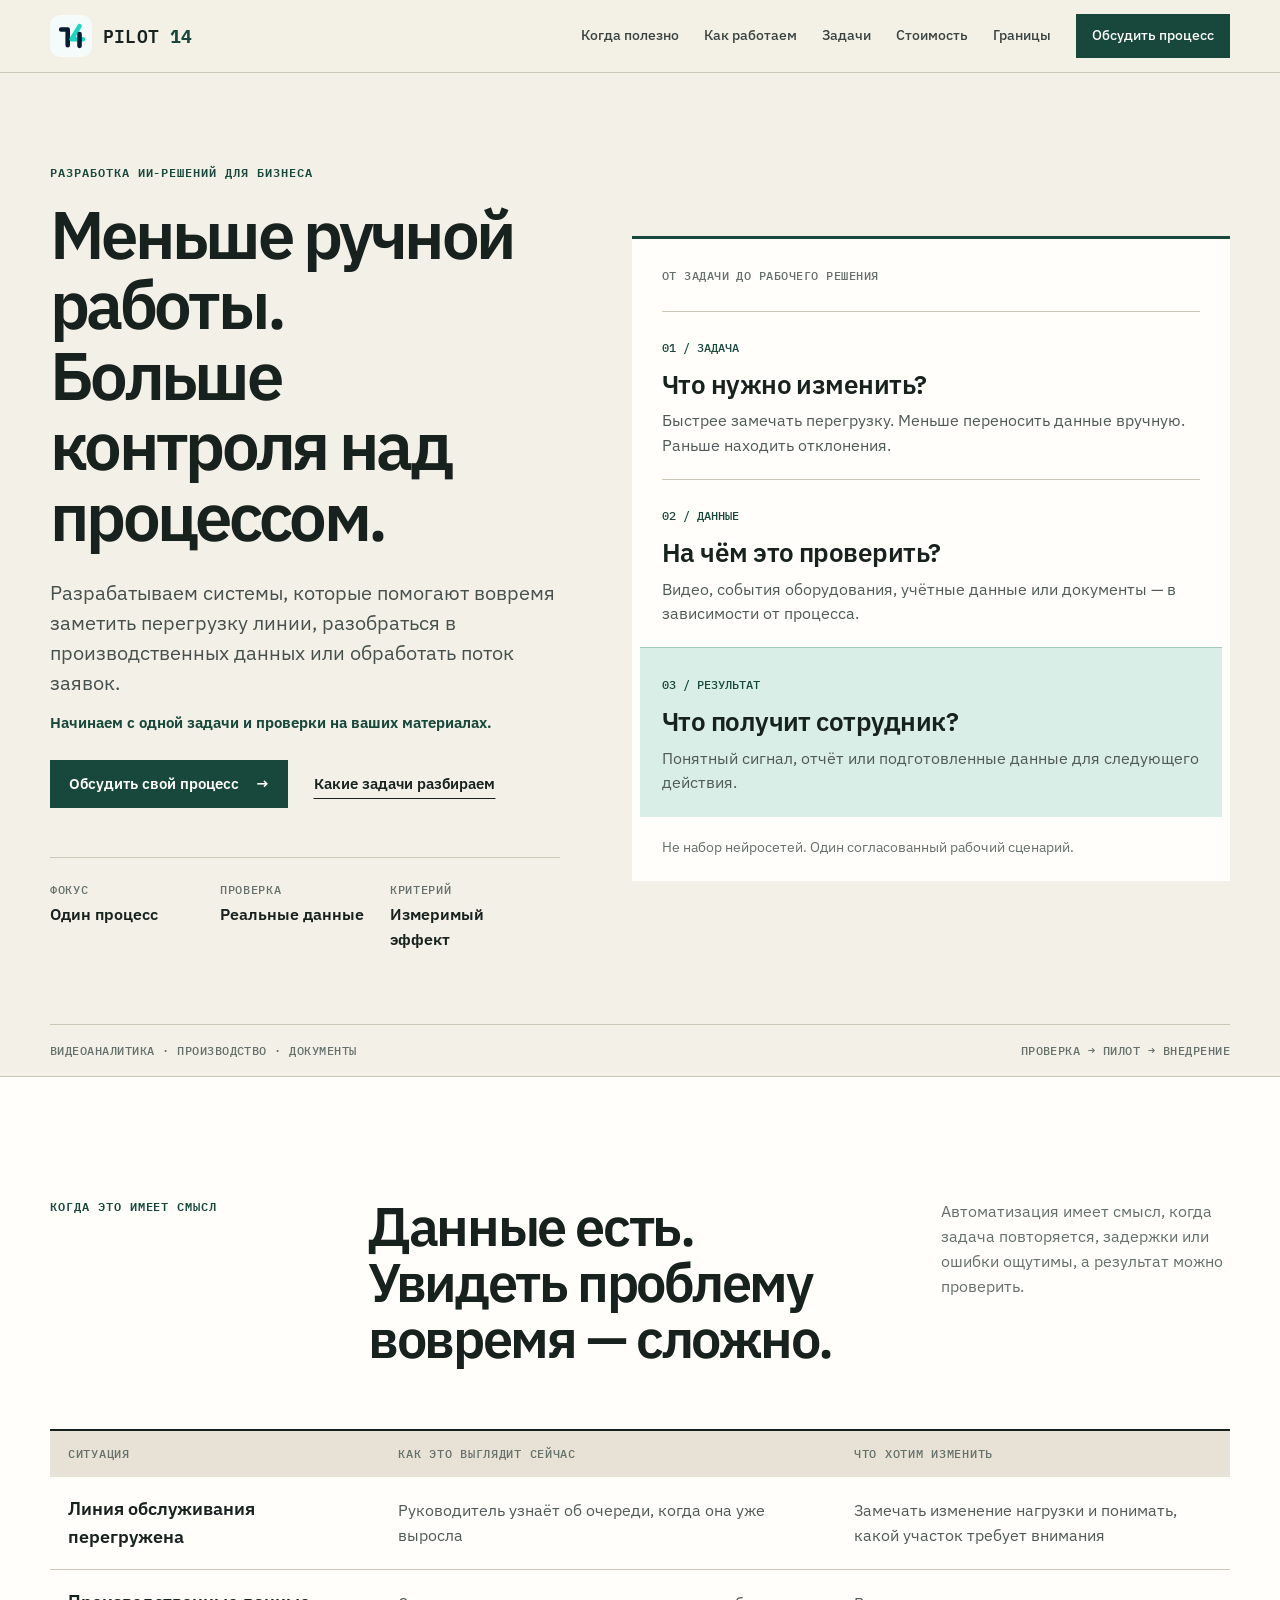
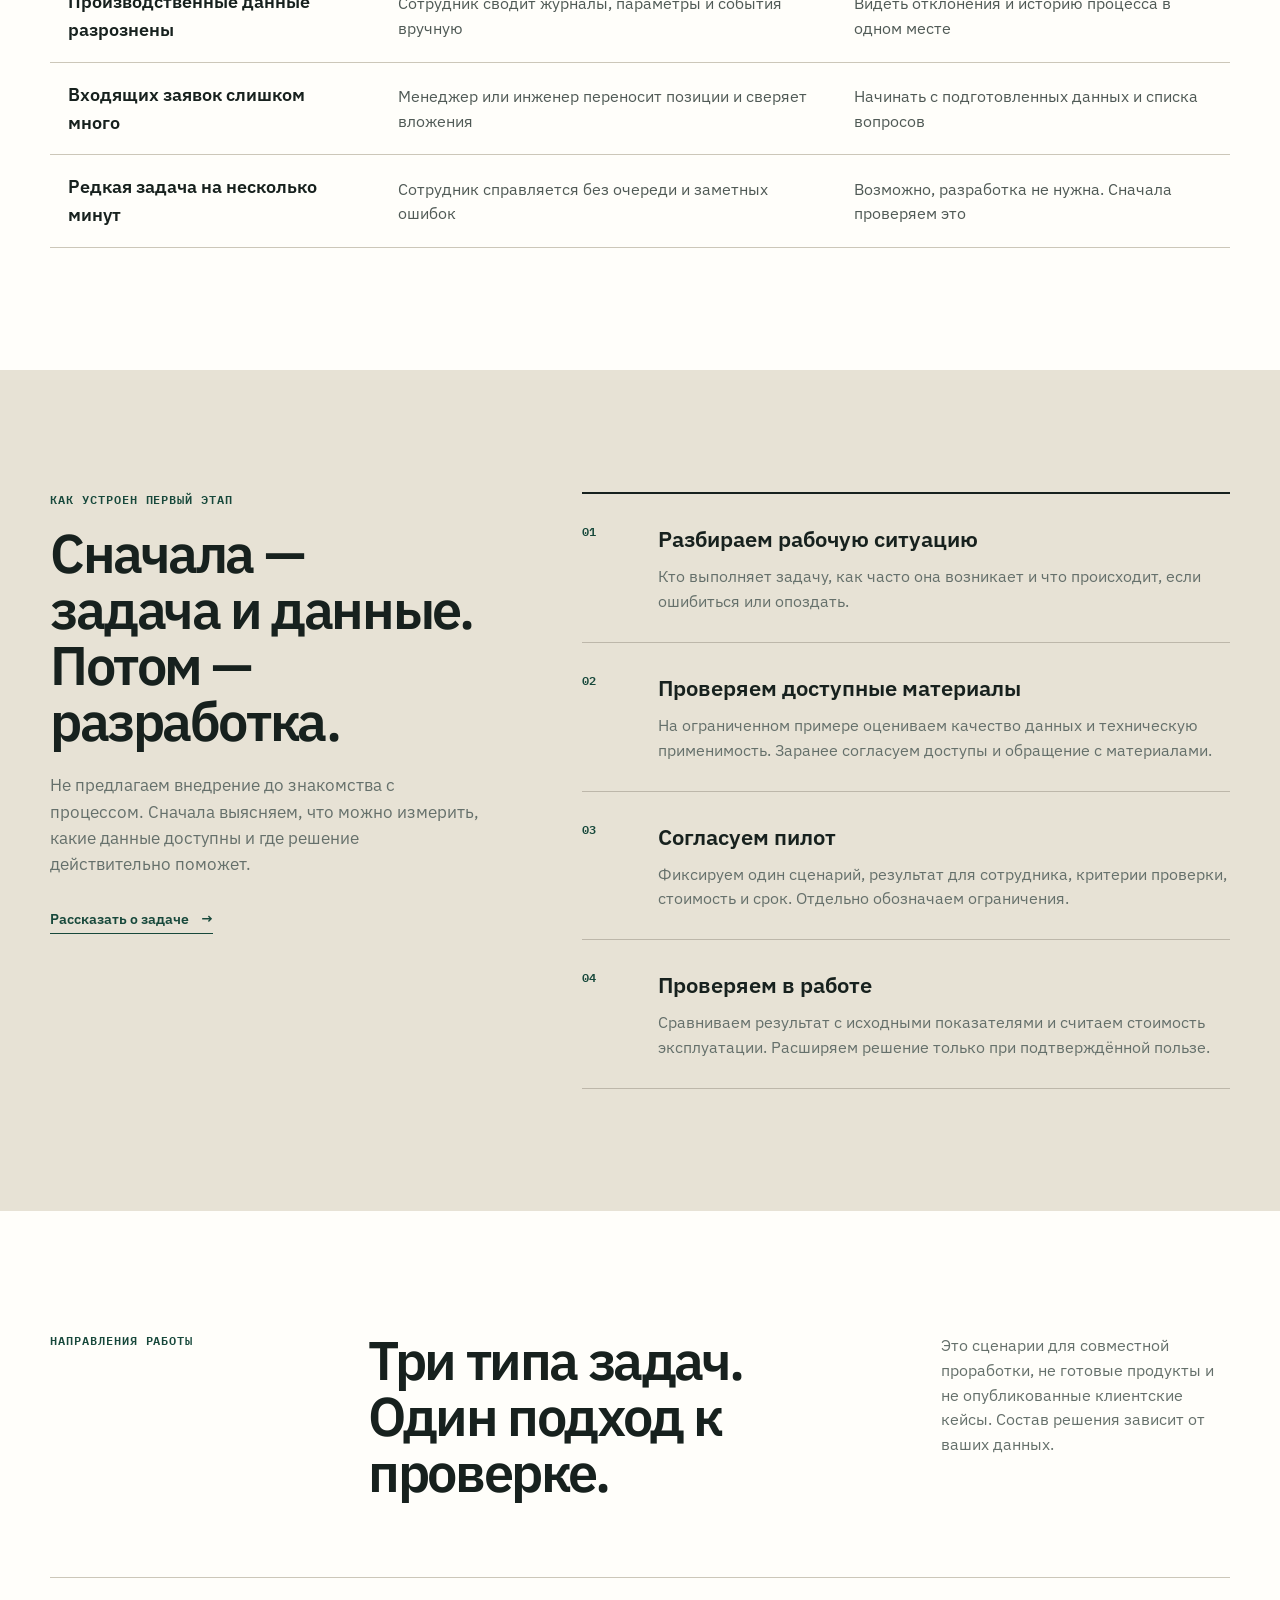
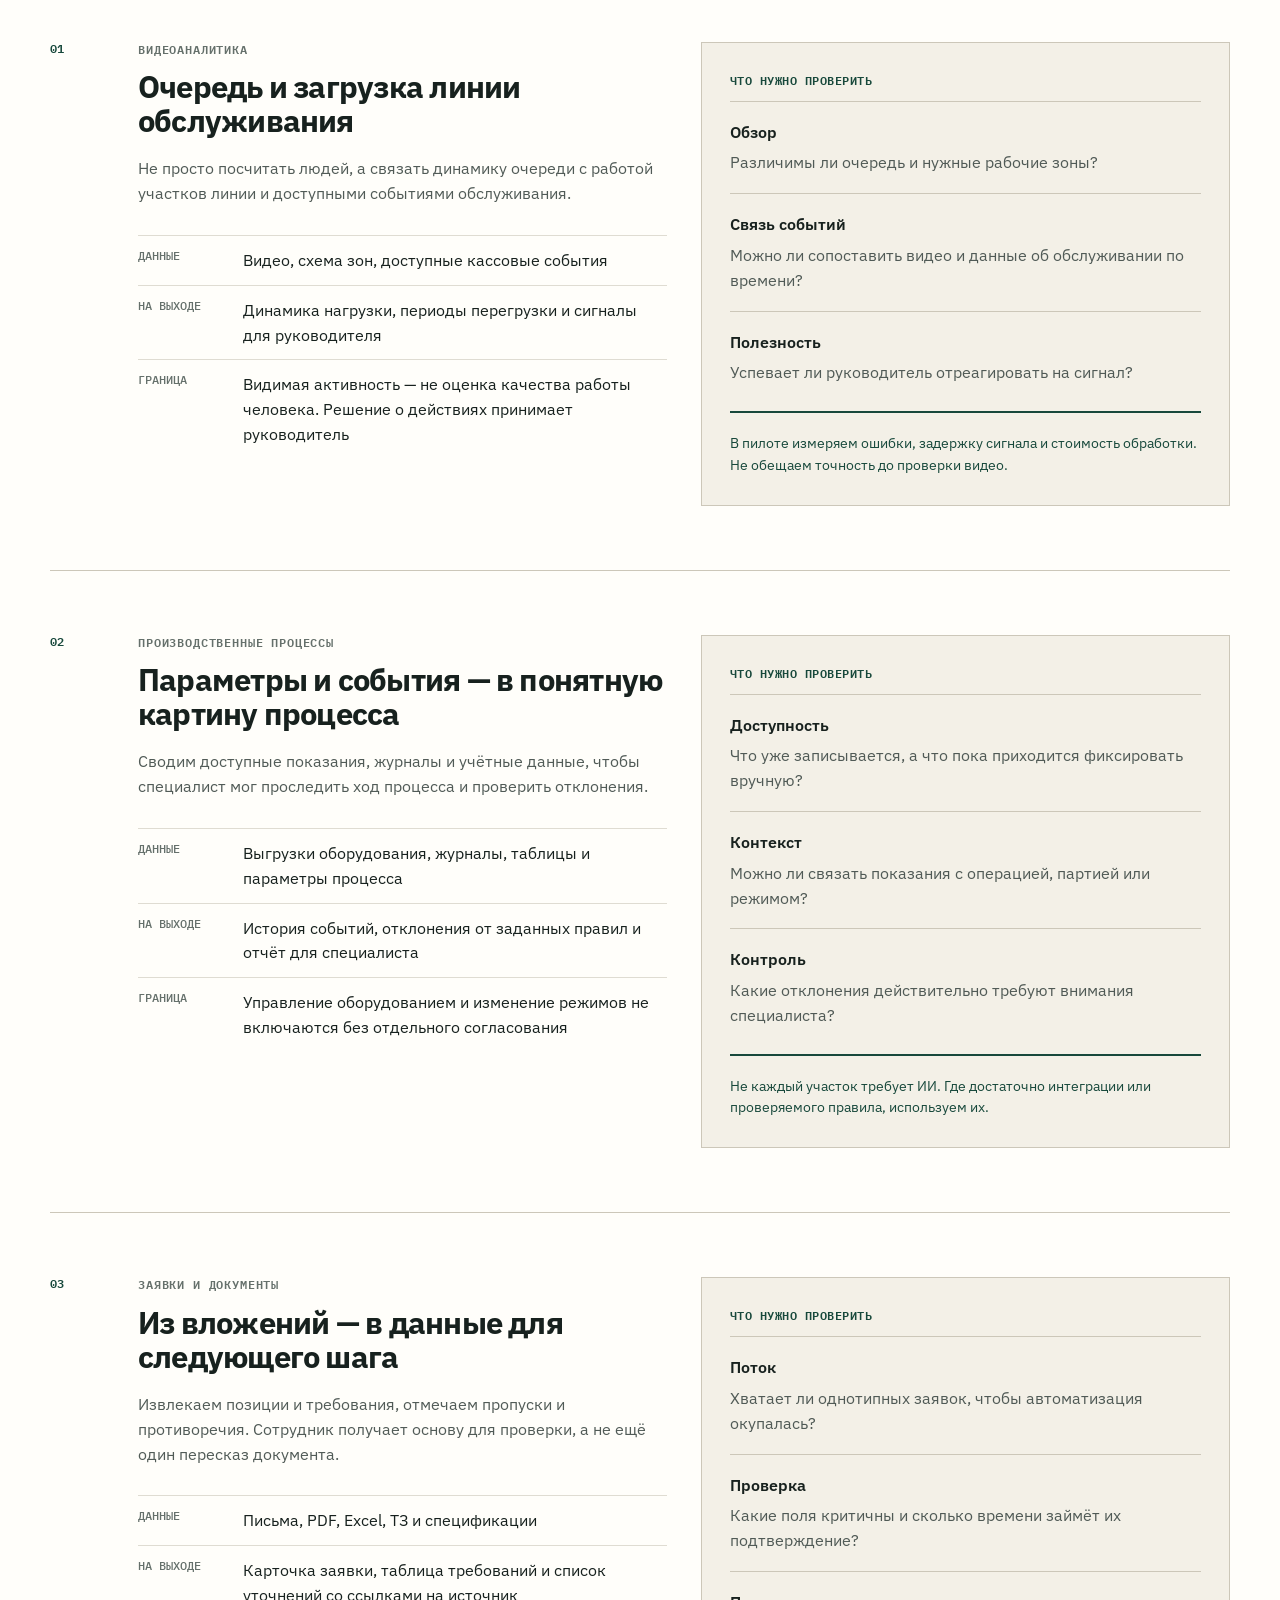
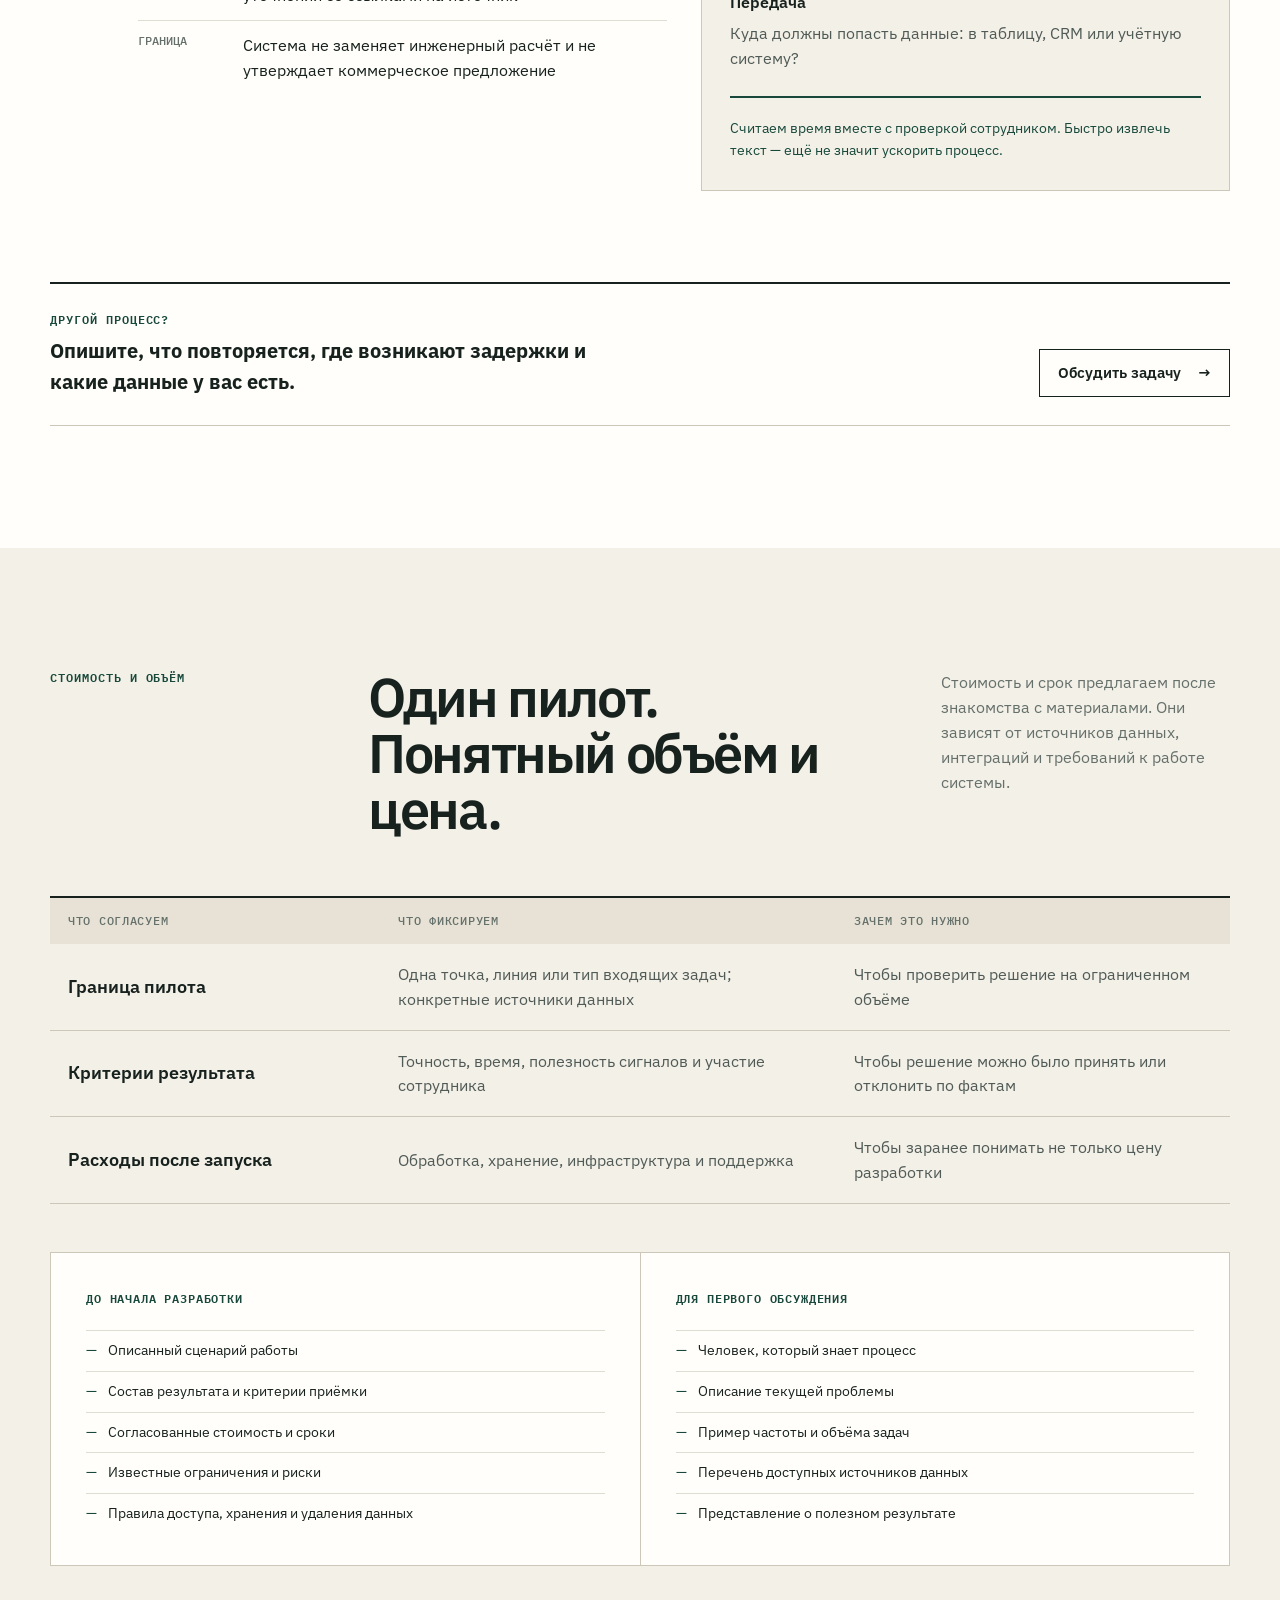
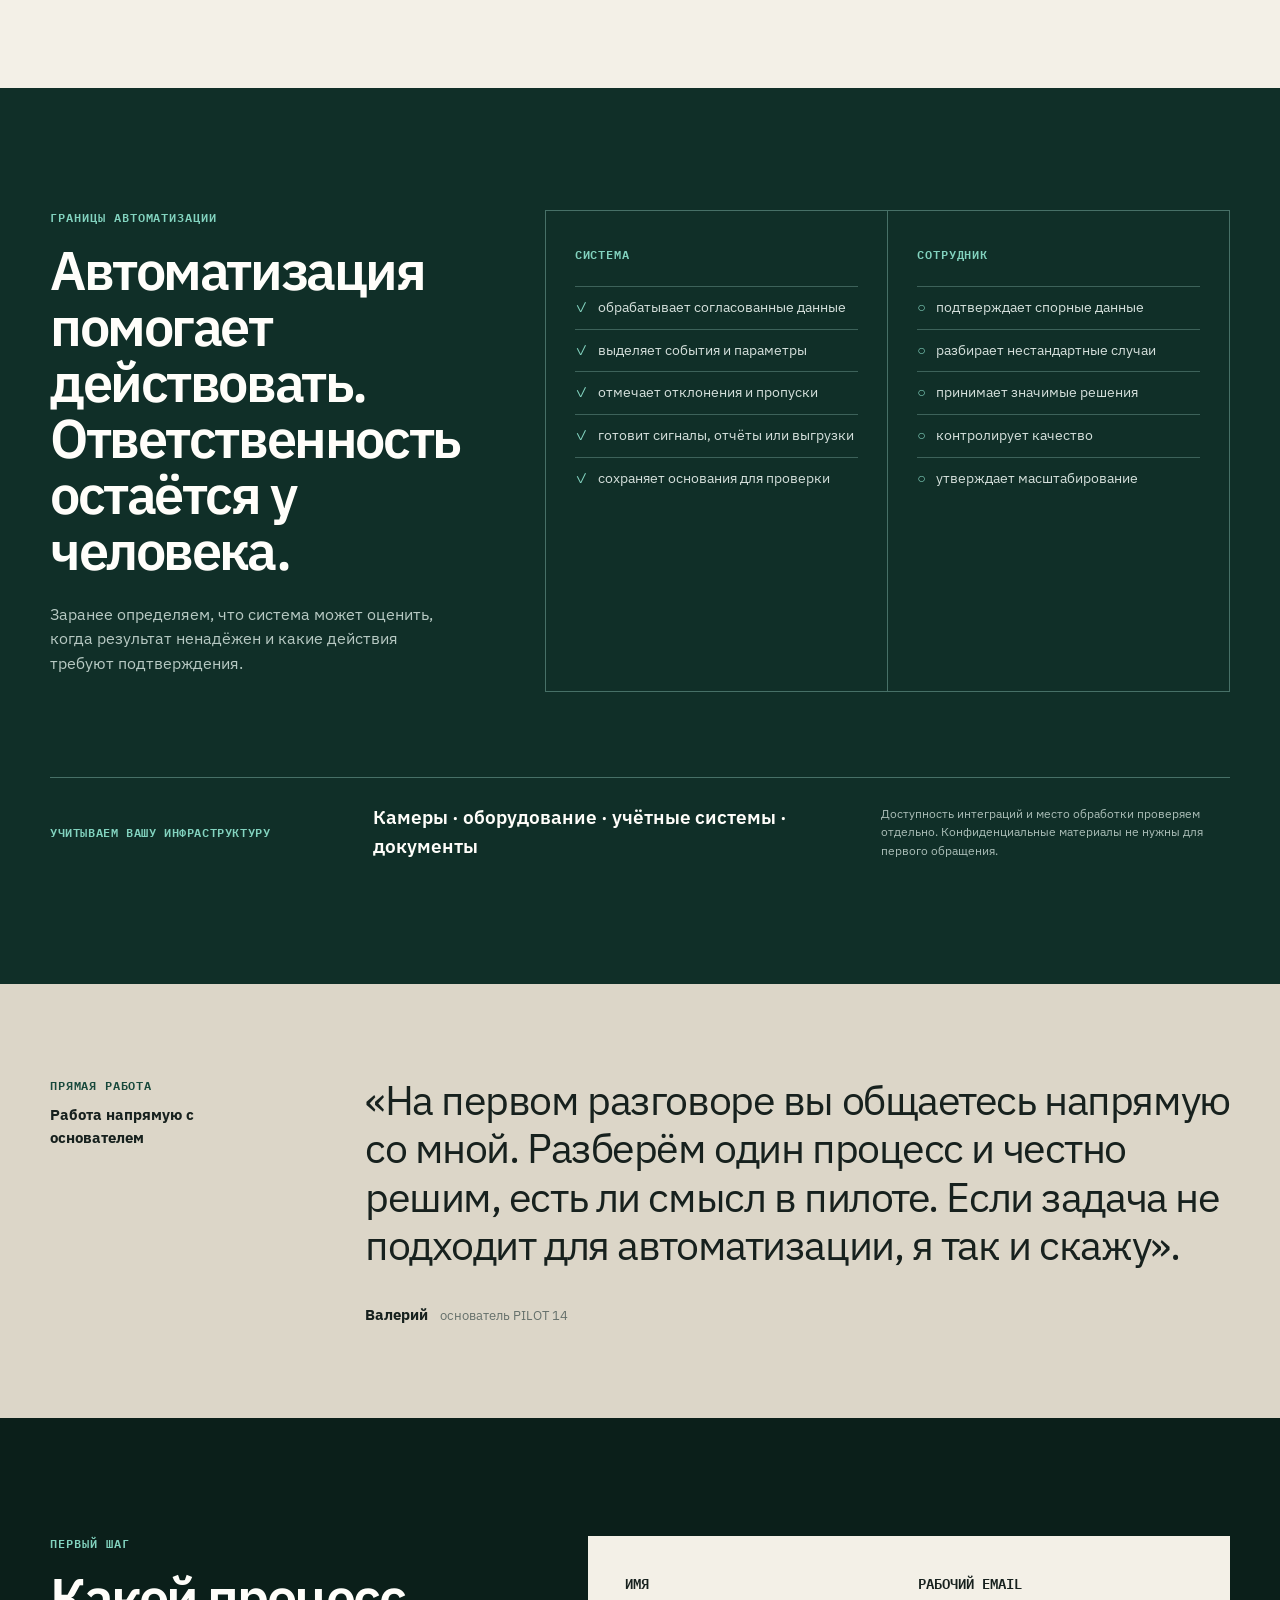
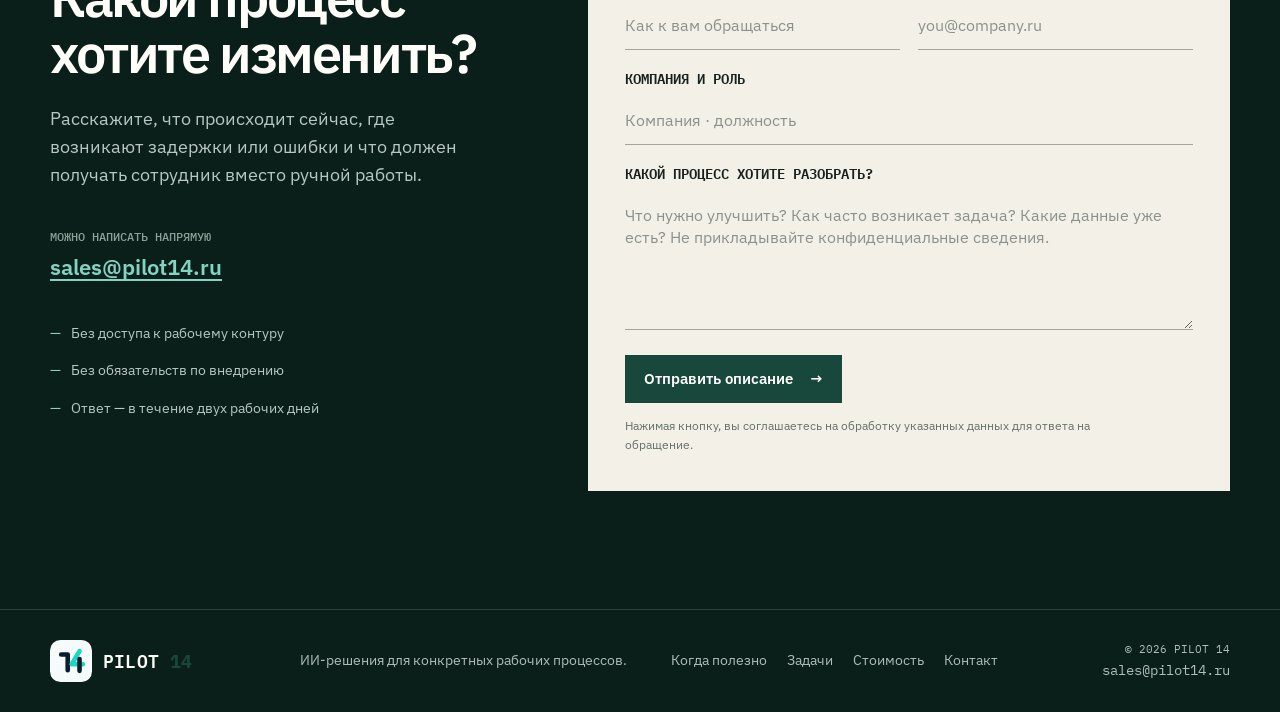
==== commit 3eb33634: "Reposition landing around process-specific AI development" ====
--- a/index.html
+++ b/index.html
@@ -3,10 +3,10 @@
 <head>
   <meta charset="UTF-8">
   <meta name="viewport" content="width=device-width, initial-scale=1.0">
-  <meta name="description" content="PILOT 14 превращает входящие ТЗ, RFQ и спецификации из PDF и Excel в проверяемые карточки для расчёта коммерческих предложений.">
+  <meta name="description" content="PILOT 14 разрабатывает ИИ-решения для конкретных рабочих процессов: видеоаналитика, производственные данные, обработка заявок и документов. Начинаем с проверки на ваших материалах.">
   <meta name="theme-color" content="#f3f0e7">
-  <meta property="og:title" content="PILOT 14 — входящие ТЗ и спецификации в карточку для расчёта КП">
-  <meta property="og:description" content="Собираем параметры, пропуски и спорные позиции до работы менеджера или инженера. Профессиональное решение остаётся за сотрудником.">
+  <meta property="og:title" content="PILOT 14 — ИИ для конкретного рабочего процесса">
+  <meta property="og:description" content="Очереди и загрузка линии, производственные данные, заявки и документы. Проверяем применимость на ваших материалах, согласуем пилот и измеряем результат.">
   <meta property="og:type" content="website">
   <meta property="og:url" content="https://pilot14.ru/">
   <meta property="og:site_name" content="PILOT 14">
@@ -15,8 +15,8 @@
   <link rel="preconnect" href="https://fonts.googleapis.com">
   <link rel="preconnect" href="https://fonts.gstatic.com" crossorigin>
   <link href="https://fonts.googleapis.com/css2?family=IBM+Plex+Mono:wght@400;500;600&amp;family=IBM+Plex+Sans:wght@400;500;600;700&amp;display=swap" rel="stylesheet">
-  <link rel="stylesheet" href="styles.css?v=20260718-2">
-  <title>PILOT 14 — ТЗ и спецификации в карточку для расчёта КП</title>
+  <link rel="stylesheet" href="styles.css?v=20260917">
+  <title>PILOT 14 — ИИ для конкретного рабочего процесса</title>
 </head>
 <body>
   <a class="skip-link" href="#main">К содержанию</a>
@@ -31,7 +31,7 @@
       <nav class="nav" id="nav" aria-label="Основная навигация">
         <a href="#fit">Когда полезно</a>
         <a href="#process">Как работаем</a>
-        <a href="#cases">Примеры</a>
+        <a href="#cases">Задачи</a>
         <a href="#pilot">Стоимость</a>
         <a href="#principles">Границы</a>
         <a class="nav-cta" href="#contact">Обсудить процесс</a>
@@ -43,50 +43,32 @@
     <section class="hero">
       <div class="container hero-grid">
         <div class="hero-copy reveal">
-          <p class="section-label">Первичный разбор заявок и ТЗ</p>
-          <h1>Входящие ТЗ и спецификации — в карточку для расчёта КП.</h1>
-          <p class="hero-lead">Собираем из PDF и Excel позиции, параметры, пропуски и противоречия до работы менеджера или инженера. Без замены 1С, CRM и инженерного расчёта.</p>
-          <p class="hero-entry">Начать можно с платной диагностики одного процесса за 25 000 ₽.</p>
+          <p class="section-label">Разработка ИИ-решений для бизнеса</p>
+          <h1>Меньше ручной работы.<br>Больше контроля над процессом.</h1>
+          <p class="hero-lead">Разрабатываем системы, которые помогают вовремя заметить перегрузку линии, разобраться в производственных данных или обработать поток заявок.</p>
+          <p class="hero-entry">Начинаем с одной задачи и проверки на ваших материалах.</p>
           <div class="hero-actions">
             <a class="button primary" href="#contact">Обсудить свой процесс <span>→</span></a>
-            <a class="button link-button" href="#cases">Посмотреть прототипы</a>
+            <a class="button link-button" href="#cases">Какие задачи разбираем</a>
           </div>
           <dl class="hero-facts">
-            <div><dt>Диагностика</dt><dd>5 дней</dd></div>
-            <div><dt>Стоимость</dt><dd>25 000 ₽</dd></div>
-            <div><dt>Материалы</dt><dd>до 10 примеров</dd></div>
+            <div><dt>Фокус</dt><dd>Один процесс</dd></div>
+            <div><dt>Проверка</dt><dd>Реальные данные</dd></div>
+            <div><dt>Критерий</dt><dd>Измеримый эффект</dd></div>
           </dl>
         </div>
 
-        <div class="workbench reveal" aria-label="Пример разбора входящего технического задания">
-          <div class="workbench-head">
-            <span>ДЕМО · СИНТЕТИЧЕСКИЙ ПРИМЕР</span>
-            <span class="workbench-date">Проверяемый результат</span>
-          </div>
-          <div class="incoming-note">
-            <div class="note-meta">
-              <span class="sender-mark">ЗК</span>
-              <div><strong>Новая заявка на расчёт</strong><small>Входящее письмо · 2 вложения</small></div>
-            </div>
-            <p>Нужен приводной узел для конвейера. В приложении — предварительное ТЗ и таблица с режимами работы.</p>
-            <div class="attachment"><span>PDF</span><strong>Техническое_задание.pdf</strong><small>18 стр.</small></div>
-          </div>
-          <div class="review-sheet">
-            <div class="review-title"><span>Результат первичного разбора</span><strong>12 требований</strong></div>
-            <div class="requirement"><span>Выходной момент</span><b>≥ 120 Н·м</b><em>стр. 4</em></div>
-            <div class="requirement"><span>Скорость</span><b>25 об/мин</b><em>табл. 2</em></div>
-            <div class="requirement missing"><span>Ударная нагрузка</span><b>не указана</b><em>уточнить</em></div>
-            <div class="requirement missing"><span>Серийность</span><b>не указана</b><em>уточнить</em></div>
-          </div>
-          <div class="workbench-output">
-            <span>НА ВЫХОДЕ</span>
-            <strong>Инженерный бриф + 4 вопроса заказчику</strong>
-          </div>
-        </div>
+        <aside class="process-brief reveal" aria-label="Как задача становится решением">
+          <p class="brief-label">ОТ ЗАДАЧИ ДО РАБОЧЕГО РЕШЕНИЯ</p>
+          <div class="brief-stage"><span>01 / ЗАДАЧА</span><h2>Что нужно изменить?</h2><p>Быстрее замечать перегрузку. Меньше переносить данные вручную. Раньше находить отклонения.</p></div>
+          <div class="brief-stage"><span>02 / ДАННЫЕ</span><h2>На чём это проверить?</h2><p>Видео, события оборудования, учётные данные или документы — в зависимости от процесса.</p></div>
+          <div class="brief-stage brief-result"><span>03 / РЕЗУЛЬТАТ</span><h2>Что получит сотрудник?</h2><p>Понятный сигнал, отчёт или подготовленные данные для следующего действия.</p></div>
+          <p class="brief-footnote">Не набор нейросетей. Один согласованный рабочий сценарий.</p>
+        </aside>
       </div>
       <div class="container scope-line">
-        <span>Подходит, когда есть поток и ручной первичный разбор</span>
-        <span>Заявки на расчёт · ТЗ · спецификации · опросные листы</span>
+        <span>Видеоаналитика · производство · документы</span>
+        <span>Проверка → пилот → внедрение</span>
       </div>
     </section>
 
@@ -94,31 +76,31 @@
       <div class="container">
         <div class="heading-row reveal">
           <p class="section-label">Когда это имеет смысл</p>
-          <h2>Файл уже электронный. Работа с ним — всё ещё ручная.</h2>
-          <p>Процесс подходит, если он повторяется, занимает заметное время и заканчивается понятным выходом для расчёта КП.</p>
+          <h2>Данные есть.<br>Увидеть проблему вовремя — сложно.</h2>
+          <p>Автоматизация имеет смысл, когда задача повторяется, задержки или ошибки ощутимы, а результат можно проверить.</p>
         </div>
 
           <div class="process-ledger reveal">
-            <div class="ledger-head"><span>Что приходит</span><span>Что делает сотрудник</span><span>Где теряется время</span></div>
-            <div class="ledger-row">
-              <strong>Спецификация на поставку</strong>
-              <span>Переносит позиции и реквизиты в карточку или 1С</span>
-              <span>Повторный ввод, ошибки, очередь</span>
-            </div>
-            <div class="ledger-row">
-              <strong>Опросный лист оборудования</strong>
-              <span>Собирает параметры и пробелы для инженера</span>
-              <span>Данные разбросаны по PDF, Excel и письму</span>
-            </div>
-            <div class="ledger-row">
-              <strong>ТЗ на нестандартную комплектацию</strong>
-              <span>Сверяет Excel, PDF и схемы перед расчётом</span>
-              <span>Инженер начинает с механического разбора</span>
-            </div>
-            <div class="ledger-row">
-              <strong>Тендерный или проектный запрос</strong>
-              <span>Выделяет обязательные поля и вопросы заказчику</span>
-              <span>КП тормозится из-за пропусков и противоречий</span>
+            <div class="ledger-head"><span>Ситуация</span><span>Как это выглядит сейчас</span><span>Что хотим изменить</span></div>
+            <div class="ledger-row">
+              <strong>Линия обслуживания перегружена</strong>
+              <span>Руководитель узнаёт об очереди, когда она уже выросла</span>
+              <span>Замечать изменение нагрузки и понимать, какой участок требует внимания</span>
+            </div>
+            <div class="ledger-row">
+              <strong>Производственные данные разрознены</strong>
+              <span>Сотрудник сводит журналы, параметры и события вручную</span>
+              <span>Видеть отклонения и историю процесса в одном месте</span>
+            </div>
+            <div class="ledger-row">
+              <strong>Входящих заявок слишком много</strong>
+              <span>Менеджер или инженер переносит позиции и сверяет вложения</span>
+              <span>Начинать с подготовленных данных и списка вопросов</span>
+            </div>
+            <div class="ledger-row">
+              <strong>Редкая задача на несколько минут</strong>
+              <span>Сотрудник справляется без очереди и заметных ошибок</span>
+              <span>Возможно, разработка не нужна. Сначала проверяем это</span>
             </div>
           </div>
       </div>
@@ -128,16 +110,16 @@
       <div class="container method-grid">
         <div class="method-intro reveal">
           <p class="section-label">Как устроен первый этап</p>
-          <h2>Сначала проверяем экономику одного процесса.</h2>
-          <p>Диагностика нужна, чтобы понять, есть ли смысл в пилоте, где проходит граница автоматизации и какие данные для этого реально доступны.</p>
-          <a class="text-link" href="materials/PILOT14_RFQ_diagnostic_offer.pdf" target="_blank" rel="noopener">Открыть условия диагностики <span>↗</span></a>
+          <h2>Сначала — задача и данные.<br>Потом — разработка.</h2>
+          <p>Не предлагаем внедрение до знакомства с процессом. Сначала выясняем, что можно измерить, какие данные доступны и где решение действительно поможет.</p>
+          <a class="text-link" href="#contact">Рассказать о задаче <span>→</span></a>
         </div>
 
         <ol class="method-steps">
-          <li class="reveal"><span>01</span><div><h3>Проверяем применимость</h3><p>На коротком разговоре фиксируем поток, ручной участок, владельца процесса и цель.</p></div><small>20 минут</small></li>
-          <li class="reveal"><span>02</span><div><h3>Получаем завершённые примеры</h3><p>Нужны до 10 однотипных заявок и правильный результат их ручной обработки.</p></div><small>1–3 дня</small></li>
-          <li class="reveal"><span>03</span><div><h3>Делаем диагностику</h3><p>Строим карточку результата, отмечаем пропуски и спорные строки, фиксируем исходные показатели.</p></div><small>5 дней</small></li>
-          <li class="reveal"><span>04</span><div><h3>Фиксируем следующий шаг</h3><p>Либо запускаем пилот одного процесса, либо честно останавливаемся без лишнего внедрения.</p></div><small>30 минут</small></li>
+          <li class="reveal"><span>01</span><div><h3>Разбираем рабочую ситуацию</h3><p>Кто выполняет задачу, как часто она возникает и что происходит, если ошибиться или опоздать.</p></div></li>
+          <li class="reveal"><span>02</span><div><h3>Проверяем доступные материалы</h3><p>На ограниченном примере оцениваем качество данных и техническую применимость. Заранее согласуем доступы и обращение с материалами.</p></div></li>
+          <li class="reveal"><span>03</span><div><h3>Согласуем пилот</h3><p>Фиксируем один сценарий, результат для сотрудника, критерии проверки, стоимость и срок. Отдельно обозначаем ограничения.</p></div></li>
+          <li class="reveal"><span>04</span><div><h3>Проверяем в работе</h3><p>Сравниваем результат с исходными показателями и считаем стоимость эксплуатации. Расширяем решение только при подтверждённой пользе.</p></div></li>
         </ol>
       </div>
     </section>
@@ -145,59 +127,71 @@
     <section class="section cases-section" id="cases">
       <div class="container">
         <div class="heading-row cases-heading reveal">
-          <p class="section-label">Два примера первичного разбора</p>
-          <h2>Показываем не «AI вообще», а конкретный результат до расчёта КП.</h2>
-          <p>Ниже демонстрационные примеры на синтетических и обезличенных данных. Они нужны, чтобы увидеть формат выхода и границы решения.</p>
+          <p class="section-label">Направления работы</p>
+          <h2>Три типа задач.<br>Один подход к проверке.</h2>
+          <p>Это сценарии для совместной проработки, не готовые продукты и не опубликованные клиентские кейсы. Состав решения зависит от ваших данных.</p>
         </div>
 
         <article class="case-study reveal">
           <div class="case-index">01</div>
           <div class="case-copy">
-            <p class="case-kicker">ТЕХНИЧЕСКАЯ ЗАЯВКА</p>
-            <h3>Первичная проработка технического задания</h3>
-            <p class="case-lead">Письмо и приложения превращаются в матрицу требований, список пробелов и вопросы заказчику до начала расчётов.</p>
+            <p class="case-kicker">ВИДЕОАНАЛИТИКА</p>
+            <h3>Очередь и загрузка линии обслуживания</h3>
+            <p class="case-lead">Не просто посчитать людей, а связать динамику очереди с работой участков линии и доступными событиями обслуживания.</p>
             <dl class="case-details">
-              <div><dt>Вход</dt><dd>Письмо, PDF, DOCX, XLSX</dd></div>
-              <div><dt>Результат</dt><dd>Инженерный бриф и перечень уточнений</dd></div>
-              <div><dt>Граница</dt><dd>Система не утверждает расчёты и не выпускает РКД</dd></div>
+              <div><dt>Данные</dt><dd>Видео, схема зон, доступные кассовые события</dd></div>
+              <div><dt>На выходе</dt><dd>Динамика нагрузки, периоды перегрузки и сигналы для руководителя</dd></div>
+              <div><dt>Граница</dt><dd>Видимая активность — не оценка качества работы человека. Решение о действиях принимает руководитель</dd></div>
             </dl>
           </div>
-          <div class="case-screen engineering-screen" aria-label="Матрица требований технического задания">
-            <div class="screen-bar"><span>requirements_matrix.xlsx</span><b>ДЕМО-ДАННЫЕ</b></div>
-            <div class="matrix-head"><span>Параметр</span><span>Значение</span><span>Источник</span><span>Статус</span></div>
-            <div class="matrix-row"><strong>Выходной момент</strong><span>≥120 Н·м</span><span>стр. 4</span><em class="found">найдено</em></div>
-            <div class="matrix-row"><strong>Скорость</strong><span>25 об/мин</span><span>табл. 2</span><em class="found">найдено</em></div>
-            <div class="matrix-row"><strong>Ударная нагрузка</strong><span>—</span><span>—</span><em class="question">уточнить</em></div>
-            <div class="matrix-row"><strong>Температура</strong><span>−20…+40 °C</span><span>стр. 7</span><em class="found">найдено</em></div>
-            <div class="screen-note"><span>Следующий шаг</span><strong>Согласовать 4 вопроса с инженером</strong></div>
+          <div class="scenario-sheet">
+            <p class="scenario-label">ЧТО НУЖНО ПРОВЕРИТЬ</p>
+            <dl><div><dt>Обзор</dt><dd>Различимы ли очередь и нужные рабочие зоны?</dd></div><div><dt>Связь событий</dt><dd>Можно ли сопоставить видео и данные об обслуживании по времени?</dd></div><div><dt>Полезность</dt><dd>Успевает ли руководитель отреагировать на сигнал?</dd></div></dl>
+            <p class="scenario-note">В пилоте измеряем ошибки, задержку сигнала и стоимость обработки. Не обещаем точность до проверки видео.</p>
           </div>
         </article>
 
         <article class="case-study reveal">
           <div class="case-index">02</div>
           <div class="case-copy">
-            <p class="case-kicker">ЗАЯВКА НА КП</p>
-            <h3>Спецификация на поставку → карточка для расчёта КП</h3>
-            <p class="case-lead">Excel и PDF сводятся в единый список позиций, обязательных параметров и строк с вопросами до отправки в 1С или расчётную таблицу.</p>
+            <p class="case-kicker">ПРОИЗВОДСТВЕННЫЕ ПРОЦЕССЫ</p>
+            <h3>Параметры и события — в понятную картину процесса</h3>
+            <p class="case-lead">Сводим доступные показания, журналы и учётные данные, чтобы специалист мог проследить ход процесса и проверить отклонения.</p>
             <dl class="case-details">
-              <div><dt>Вход</dt><dd>Email, Excel, PDF, опросный лист</dd></div>
-              <div><dt>Результат</dt><dd>Карточка заявки и реестр спорных строк</dd></div>
-              <div><dt>Контроль</dt><dd>Критичные поля подтверждает менеджер или инженер</dd></div>
+              <div><dt>Данные</dt><dd>Выгрузки оборудования, журналы, таблицы и параметры процесса</dd></div>
+              <div><dt>На выходе</dt><dd>История событий, отклонения от заданных правил и отчёт для специалиста</dd></div>
+              <div><dt>Граница</dt><dd>Управление оборудованием и изменение режимов не включаются без отдельного согласования</dd></div>
             </dl>
           </div>
-          <div class="case-screen document-screen" aria-label="Очередь обработки документов">
-            <div class="screen-bar"><span>quote_request.xlsx</span><b>37 строк · 6 требуют уточнения</b></div>
-            <div class="document-row"><span class="doc-type">XLS</span><div><strong>Позиция 07 · Контактор 25А</strong><small>Конфликт по напряжению катушки</small></div><em class="question">проверить</em></div>
-            <div class="document-row"><span class="doc-type">PDF</span><div><strong>Позиция 18 · Шкаф</strong><small>IP54 в Excel, IP65 в ТЗ</small></div><em class="question">уточнить</em></div>
-            <div class="document-row"><span class="doc-type">MAIL</span><div><strong>Параметры КП</strong><small>Нужны валюта, НДС и срок ответа</small></div><em class="found">найдено</em></div>
-            <div class="screen-note"><span>Выгрузка</span><strong>Карточка · таблица расчёта · файл для 1С</strong></div>
+          <div class="scenario-sheet">
+            <p class="scenario-label">ЧТО НУЖНО ПРОВЕРИТЬ</p>
+            <dl><div><dt>Доступность</dt><dd>Что уже записывается, а что пока приходится фиксировать вручную?</dd></div><div><dt>Контекст</dt><dd>Можно ли связать показания с операцией, партией или режимом?</dd></div><div><dt>Контроль</dt><dd>Какие отклонения действительно требуют внимания специалиста?</dd></div></dl>
+            <p class="scenario-note">Не каждый участок требует ИИ. Где достаточно интеграции или проверяемого правила, используем их.</p>
           </div>
         </article>
 
+        <article class="case-study reveal">
+          <div class="case-index">03</div>
+          <div class="case-copy">
+            <p class="case-kicker">ЗАЯВКИ И ДОКУМЕНТЫ</p>
+            <h3>Из вложений — в данные для следующего шага</h3>
+            <p class="case-lead">Извлекаем позиции и требования, отмечаем пропуски и противоречия. Сотрудник получает основу для проверки, а не ещё один пересказ документа.</p>
+            <dl class="case-details">
+              <div><dt>Данные</dt><dd>Письма, PDF, Excel, ТЗ и спецификации</dd></div>
+              <div><dt>На выходе</dt><dd>Карточка заявки, таблица требований и список уточнений со ссылками на источник</dd></div>
+              <div><dt>Граница</dt><dd>Система не заменяет инженерный расчёт и не утверждает коммерческое предложение</dd></div>
+            </dl>
+          </div>
+          <div class="scenario-sheet">
+            <p class="scenario-label">ЧТО НУЖНО ПРОВЕРИТЬ</p>
+            <dl><div><dt>Поток</dt><dd>Хватает ли однотипных заявок, чтобы автоматизация окупалась?</dd></div><div><dt>Проверка</dt><dd>Какие поля критичны и сколько времени займёт их подтверждение?</dd></div><div><dt>Передача</dt><dd>Куда должны попасть данные: в таблицу, CRM или учётную систему?</dd></div></dl>
+            <p class="scenario-note">Считаем время вместе с проверкой сотрудником. Быстро извлечь текст — ещё не значит ускорить процесс.</p>
+          </div>
+        </article>
+
         <div class="materials-row reveal">
-          <div><span class="section-label">Материалы</span><strong>Можно сразу запросить разбор под свой процесс или открыть условия диагностики.</strong></div>
-          <a class="button secondary" href="#contact">Запросить пример разбора <span>→</span></a>
-          <a class="text-link" href="materials/PILOT14_RFQ_diagnostic_offer.pdf" target="_blank" rel="noopener">Условия диагностики <span>↗</span></a>
+          <div><span class="section-label">Другой процесс?</span><strong>Опишите, что повторяется, где возникают задержки и какие данные у вас есть.</strong></div>
+          <a class="button secondary" href="#contact">Обсудить задачу <span>→</span></a>
         </div>
       </div>
     </section>
@@ -206,35 +200,20 @@
       <div class="container">
         <div class="pilot-heading reveal">
           <p class="section-label">Стоимость и объём</p>
-          <h2>Начать можно с ограниченной задачи.</h2>
-          <p>25 000 ₽ за диагностику полностью засчитываются в пилот того же процесса, если запускаем его в течение 30 календарных дней.</p>
-        </div>
-
-        <div class="pricing-table reveal">
-          <div class="pricing-row pricing-head"><span>Формат</span><span>Что входит</span><span>Срок</span><span>Стоимость</span></div>
-          <div class="pricing-row recommended">
-            <strong>Диагностика</strong>
-            <span>Один входящий процесс, исходные показатели и проверяемый пример результата</span>
-            <span>5 дней</span>
-            <b>25 000 ₽</b>
-          </div>
-          <div class="pricing-row">
-            <strong>Пилот</strong>
-            <span>Один реальный процесс, 1–2 типа документов, отчёт «до / после»</span>
-            <span>после диагностики</span>
-            <b>90 000 ₽</b>
-          </div>
-          <div class="pricing-row">
-            <strong>Внедрение</strong>
-            <span>Интеграции, дополнительные документы, доступы и поддержка</span>
-            <span>после пилота</span>
-            <b>по оценке</b>
-          </div>
+          <h2>Один пилот.<br>Понятный объём и цена.</h2>
+          <p>Стоимость и срок предлагаем после знакомства с материалами. Они зависят от источников данных, интеграций и требований к работе системы.</p>
+        </div>
+
+        <div class="process-ledger reveal">
+          <div class="ledger-head"><span>Что согласуем</span><span>Что фиксируем</span><span>Зачем это нужно</span></div>
+          <div class="ledger-row"><strong>Граница пилота</strong><span>Одна точка, линия или тип входящих задач; конкретные источники данных</span><span>Чтобы проверить решение на ограниченном объёме</span></div>
+          <div class="ledger-row"><strong>Критерии результата</strong><span>Точность, время, полезность сигналов и участие сотрудника</span><span>Чтобы решение можно было принять или отклонить по фактам</span></div>
+          <div class="ledger-row"><strong>Расходы после запуска</strong><span>Обработка, хранение, инфраструктура и поддержка</span><span>Чтобы заранее понимать не только цену разработки</span></div>
         </div>
 
         <div class="pilot-scope reveal">
-          <div><span>В ДИАГНОСТИКУ ВХОДИТ</span><ul><li>Карта текущего процесса и исходные показатели</li><li>Разбор до 10 завершённых примеров</li><li>Проверяемая карточка результата</li><li>Список пропусков и ограничений</li><li>Точная граница следующего пилота</li></ul></div>
-          <div><span>ПОТРЕБУЕТСЯ ОТ ВАС</span><ul><li>Владелец процесса</li><li>Обезличенные исходные запросы</li><li>Правильный результат ручной обработки</li><li>Один короткий созвон</li><li>Проверка результата</li></ul></div>
+          <div><span>ДО НАЧАЛА РАЗРАБОТКИ</span><ul><li>Описанный сценарий работы</li><li>Состав результата и критерии приёмки</li><li>Согласованные стоимость и сроки</li><li>Известные ограничения и риски</li><li>Правила доступа, хранения и удаления данных</li></ul></div>
+          <div><span>ДЛЯ ПЕРВОГО ОБСУЖДЕНИЯ</span><ul><li>Человек, который знает процесс</li><li>Описание текущей проблемы</li><li>Пример частоты и объёма задач</li><li>Перечень доступных источников данных</li><li>Представление о полезном результате</li></ul></div>
         </div>
       </div>
     </section>
@@ -243,13 +222,13 @@
       <div class="container principles-grid">
         <div class="principles-heading reveal">
           <p class="section-label">Границы автоматизации</p>
-          <h2>Правила выполняет система. Исключения разбирает человек.</h2>
-          <p>Критичные решения не передаются модели без контроля. Каждый результат можно связать с исходным документом.</p>
+          <h2>Автоматизация помогает действовать. Ответственность остаётся у человека.</h2>
+          <p>Заранее определяем, что система может оценить, когда результат ненадёжен и какие действия требуют подтверждения.</p>
         </div>
         <div class="responsibility reveal">
           <div class="responsibility-column">
             <span>СИСТЕМА</span>
-            <ul><li>классифицирует документы</li><li>извлекает поля и таблицы</li><li>проверяет заданные правила</li><li>готовит выгрузку</li><li>ведёт журнал обработки</li></ul>
+            <ul><li>обрабатывает согласованные данные</li><li>выделяет события и параметры</li><li>отмечает отклонения и пропуски</li><li>готовит сигналы, отчёты или выгрузки</li><li>сохраняет основания для проверки</li></ul>
           </div>
           <div class="responsibility-column human">
             <span>СОТРУДНИК</span>
@@ -257,9 +236,9 @@
           </div>
         </div>
         <div class="infrastructure reveal">
-          <span>Встраиваемся в существующий контур</span>
-          <p>1С · CRM · ERP · email · ЭДО · внутренние таблицы</p>
-          <small>Облако, российская инфраструктура или локальный сервер — по требованиям проекта.</small>
+          <span>Учитываем вашу инфраструктуру</span>
+          <p>Камеры · оборудование · учётные системы · документы</p>
+          <small>Доступность интеграций и место обработки проверяем отдельно. Конфиденциальные материалы не нужны для первого обращения.</small>
         </div>
       </div>
     </section>
@@ -278,8 +257,8 @@
       <div class="container contact-grid">
         <div class="contact-copy reveal">
           <p class="section-label">Первый шаг</p>
-          <h2>Опишите один ручной процесс.</h2>
-          <p>Достаточно нескольких предложений: что приходит, что делает сотрудник и куда должен попасть результат.</p>
+          <h2>Какой процесс хотите изменить?</h2>
+          <p>Расскажите, что происходит сейчас, где возникают задержки или ошибки и что должен получать сотрудник вместо ручной работы.</p>
           <div class="contact-direct">
             <span>Можно написать напрямую</span>
             <a href="mailto:sales@pilot14.ru">sales@pilot14.ru</a>
@@ -293,7 +272,7 @@
             <label>Рабочий email<input required type="email" name="email" autocomplete="email" placeholder="you@company.ru"></label>
           </div>
           <label>Компания и роль<input name="company" autocomplete="organization" placeholder="Компания · должность"></label>
-          <label>Какой процесс хотите разобрать?<textarea required name="process" rows="5" placeholder="Например: заказ приходит в Excel, оператор переносит позиции в 1С и проверяет итоговую сумму..."></textarea></label>
+          <label>Какой процесс хотите разобрать?<textarea required name="process" rows="5" placeholder="Что нужно улучшить? Как часто возникает задача? Какие данные уже есть? Не прикладывайте конфиденциальные сведения."></textarea></label>
           <input class="form-honeypot" type="text" name="_gotcha" tabindex="-1" autocomplete="off" aria-hidden="true">
           <input type="hidden" name="_subject" value="Новая заявка с сайта PILOT 14">
           <button class="button primary submit-button" type="submit">Отправить описание <span>→</span></button>
@@ -307,8 +286,8 @@
   <footer class="site-footer">
     <div class="container footer-grid">
       <a class="brand footer-brand" href="#top"><img src="assets/logo-mark.svg" alt="" width="42" height="42"><span>PILOT <strong>14</strong></span></a>
-      <p>Первичный разбор заявок, ТЗ и спецификаций.</p>
-      <nav aria-label="Навигация в подвале"><a href="#fit">Когда полезно</a><a href="#cases">Примеры</a><a href="#pilot">Стоимость</a><a href="#contact">Контакт</a></nav>
+      <p>ИИ-решения для конкретных рабочих процессов.</p>
+      <nav aria-label="Навигация в подвале"><a href="#fit">Когда полезно</a><a href="#cases">Задачи</a><a href="#pilot">Стоимость</a><a href="#contact">Контакт</a></nav>
       <div class="footer-meta"><span>© 2026 PILOT 14</span><a href="mailto:sales@pilot14.ru">sales@pilot14.ru</a></div>
     </div>
   </footer>
--- a/styles.css
+++ b/styles.css
@@ -82,12 +82,15 @@
   text-transform: uppercase;
 }
 h1, h2, h3, p { margin-top: 0; }
+h1, h2, h3 { overflow-wrap: break-word; hyphens: auto; }
+section[id] { scroll-margin-top: 90px; }
+:focus-visible { outline: 3px solid var(--mint); outline-offset: 5px; }
 h1 {
   max-width: 720px;
   margin-bottom: 27px;
   font-size: clamp(48px, 5.2vw, 74px);
   font-weight: 600;
-  line-height: .99;
+  line-height: 1.06;
   letter-spacing: -.055em;
 }
 .hero-lead { max-width: 650px; margin-bottom: 13px; color: #46504c; font-size: 20px; line-height: 1.5; }
@@ -119,6 +122,16 @@
 .hero-facts div { min-width: 0; padding-right: 18px; }
 .hero-facts dt { margin-bottom: 5px; color: var(--muted); font: 500 11px/1.3 var(--mono); letter-spacing: .06em; text-transform: uppercase; }
 .hero-facts dd { margin: 0; font-size: 16px; font-weight: 600; }
+
+.process-brief { border-top: 3px solid var(--forest); background: var(--white); padding: 28px 30px 22px; }
+.brief-label { margin-bottom: 26px; color: var(--muted); font: 500 12px/1.5 var(--mono); letter-spacing: .04em; }
+.brief-stage { padding: 21px 0; border-top: 1px solid var(--line); }
+.brief-stage > span { color: var(--forest); font: 500 12px/1.5 var(--mono); }
+.brief-stage h2 { margin: 10px 0 8px; font-size: 26px; line-height: 1.2; letter-spacing: -.02em; }
+.brief-stage p { margin: 0; color: #505a56; font-size: 16px; }
+.brief-result { padding: 22px; margin: 0 -22px; background: var(--mint-soft); border-color: #a3c9bd; }
+.brief-footnote { margin: 20px 0 0; color: var(--muted); font-size: 14px; }
+.hero-facts dt, .scope-line { font-size: 12px; }
 
 .workbench { border: 1px solid #b8b3a6; background: var(--white); box-shadow: var(--shadow); }
 .workbench-head, .screen-bar {
@@ -178,7 +191,7 @@
 .method-intro > p:not(.section-label) { max-width: 470px; color: var(--muted); }
 .text-link { display: inline-flex; gap: 12px; margin-top: 14px; padding-bottom: 3px; border-bottom: 1px solid currentColor; color: var(--forest); font-size: 14px; font-weight: 600; text-decoration: none; }
 .method-steps { margin: 0; padding: 0; border-top: 2px solid var(--ink); list-style: none; }
-.method-steps li { display: grid; grid-template-columns: 56px 1fr auto; gap: 20px; padding: 28px 0; border-bottom: 1px solid #bdb7aa; }
+.method-steps li { display: grid; grid-template-columns: 56px 1fr; gap: 20px; padding: 28px 0; border-bottom: 1px solid #bdb7aa; }
 .method-steps li > span { padding-top: 3px; color: var(--forest); font: 600 12px/1 var(--mono); }
 .method-steps h3 { margin-bottom: 8px; font-size: 22px; font-weight: 600; }
 .method-steps p { margin: 0; color: var(--muted); font-size: 15px; }
@@ -186,15 +199,22 @@
 
 .cases-section { background: var(--white); }
 .cases-heading { margin-bottom: 76px; }
-.case-study { display: grid; grid-template-columns: 54px .75fr 1.25fr; gap: 34px; padding: 64px 0; border-top: 1px solid var(--line); }
+.case-study { display: grid; grid-template-columns: 54px 1fr 1fr; gap: 34px; padding: 64px 0; border-top: 1px solid var(--line); }
 .case-index { color: var(--forest); font: 600 12px/1 var(--mono); }
-.case-kicker { margin-bottom: 13px; color: var(--muted); font: 600 10px/1.3 var(--mono); letter-spacing: .07em; }
+.case-kicker { margin-bottom: 13px; color: var(--muted); font: 600 12px/1.3 var(--mono); letter-spacing: .07em; }
 .case-copy h3 { margin-bottom: 18px; font-size: 31px; line-height: 1.1; letter-spacing: -.025em; }
 .case-lead { color: #515b57; font-size: 16px; }
 .case-details { margin: 29px 0 0; }
-.case-details div { display: grid; grid-template-columns: 70px 1fr; gap: 15px; padding: 10px 0; border-top: 1px solid #dfdcd2; }
-.case-details dt { color: var(--muted); font: 500 10px/1.4 var(--mono); text-transform: uppercase; }
-.case-details dd { margin: 0; font-size: 13px; }
+.case-details div { display: grid; grid-template-columns: 90px 1fr; gap: 15px; padding: 12px 0; border-top: 1px solid #dfdcd2; }
+.case-details dt { color: var(--muted); font: 500 12px/1.4 var(--mono); text-transform: uppercase; }
+.case-details dd { margin: 0; font-size: 16px; }
+.scenario-sheet { align-self: start; padding: 28px; border: 1px solid var(--line); background: var(--paper); }
+.scenario-label { color: var(--forest); font: 600 12px/1.5 var(--mono); letter-spacing: .04em; }
+.scenario-sheet dl { margin: 0; }
+.scenario-sheet dl > div { padding: 18px 0; border-top: 1px solid var(--line); }
+.scenario-sheet dt { margin-bottom: 6px; font-size: 16px; font-weight: 600; }
+.scenario-sheet dd { margin: 0; font-size: 16px; color: #505a56; }
+.scenario-note { margin: 8px 0 0; padding-top: 20px; border-top: 2px solid var(--forest); font-size: 14px; color: var(--forest); }
 .case-screen { align-self: center; border: 1px solid #aaa69a; background: #f8f7f2; box-shadow: 0 12px 35px rgba(23, 33, 30, .07); }
 .screen-bar b { color: var(--forest); font-weight: 600; }
 .matrix-head, .matrix-row { display: grid; grid-template-columns: 1.2fr .8fr .55fr .55fr; gap: 12px; align-items: center; padding: 0 14px; }
@@ -208,7 +228,7 @@
 .doc-type { display: grid; width: 34px; height: 34px; place-items: center; border: 1px solid var(--line); background: var(--white); }
 .document-row div { display: flex; flex-direction: column; }
 .document-row strong { font-size: 11px; }
-.materials-row { display: grid; grid-template-columns: 1fr auto auto; align-items: end; gap: 25px; margin-top: 27px; padding: 28px 0; border-top: 2px solid var(--ink); border-bottom: 1px solid var(--line); }
+.materials-row { display: grid; grid-template-columns: 1fr auto; align-items: end; gap: 25px; margin-top: 27px; padding: 28px 0; border-top: 2px solid var(--ink); border-bottom: 1px solid var(--line); }
 .materials-row div { display: flex; flex-direction: column; gap: 8px; }
 .materials-row .section-label { margin: 0; }
 .materials-row strong { max-width: 540px; font-size: 20px; }
@@ -307,6 +327,13 @@
 .footer-meta { display: flex; flex-direction: column; align-items: flex-end; gap: 4px; font: 11px/1.4 var(--mono); }
 
 .reveal { opacity: 1; transform: none; }
+.ledger-head, .pilot-scope > div > span, .responsibility-column > span,
+.infrastructure span, .founder-label span, .contact-direct span { font-size: 12px; line-height: 1.5; }
+.contact-form label { font-size: 14px; line-height: 1.4; }
+.contact-form input, .contact-form textarea, .method-steps p, .ledger-row span { font-size: 16px; }
+.form-note { font-size: 12px; }
+.contact-copy li, .footer-grid nav a, .footer-meta a, .footer-grid > p { font-size: 14px; }
+.scope-line { font-size: 12px; }
 
 @media (max-width: 1050px) {
   .nav { gap: 16px; }
@@ -314,7 +341,7 @@
   .hero-grid { grid-template-columns: 1fr 1fr; gap: 40px; }
   .heading-row, .pilot-heading { gap: 35px; }
   .method-grid { gap: 55px; }
-  .case-study { grid-template-columns: 40px .8fr 1.2fr; gap: 24px; }
+  .case-study { grid-template-columns: 40px 1fr 1fr; gap: 24px; }
   .principles-grid, .contact-grid { gap: 55px; }
 }
 
@@ -349,6 +376,7 @@
   .method-intro { position: static; }
   .case-study { grid-template-columns: 40px 1fr; }
   .case-screen { grid-column: 2; width: 100%; }
+  .scenario-sheet { grid-column: 2; }
   .materials-row { grid-template-columns: 1fr auto; align-items: center; }
   .materials-row div { grid-column: 1 / -1; }
   .principles-grid, .contact-grid { grid-template-columns: 1fr; }
@@ -387,13 +415,16 @@
   .ledger-head { display: none; }
   .ledger-row { grid-template-columns: 1fr; gap: 9px; padding: 20px 0; }
   .ledger-row strong { font-size: 17px; }
-  .ledger-row span { font-size: 14px; }
+  .ledger-row span { font-size: 16px; }
   .ledger-row span:last-child { color: var(--amber); }
   .method-steps li { grid-template-columns: 38px 1fr; gap: 12px; }
   .method-steps small { grid-column: 2; padding: 0; }
   .case-study { grid-template-columns: 27px minmax(0, 1fr); gap: 12px; padding: 48px 0; }
   .case-copy h3 { font-size: 28px; }
-  .case-details div { grid-template-columns: 62px 1fr; }
+  .case-details div { grid-template-columns: 80px minmax(0, 1fr); }
+  .scenario-sheet { grid-column: 1 / -1; padding: 23px 20px; }
+  .process-brief { padding: 25px 22px; }
+  .brief-result { margin: 0 -14px; padding: 20px 14px; }
   .case-screen { grid-column: 1 / -1; margin-top: 12px; overflow: hidden; }
   .matrix-head, .matrix-row { grid-template-columns: 1.3fr .85fr .6fr; }
   .matrix-head span:nth-child(3), .matrix-row span:nth-child(3) { display: none; }
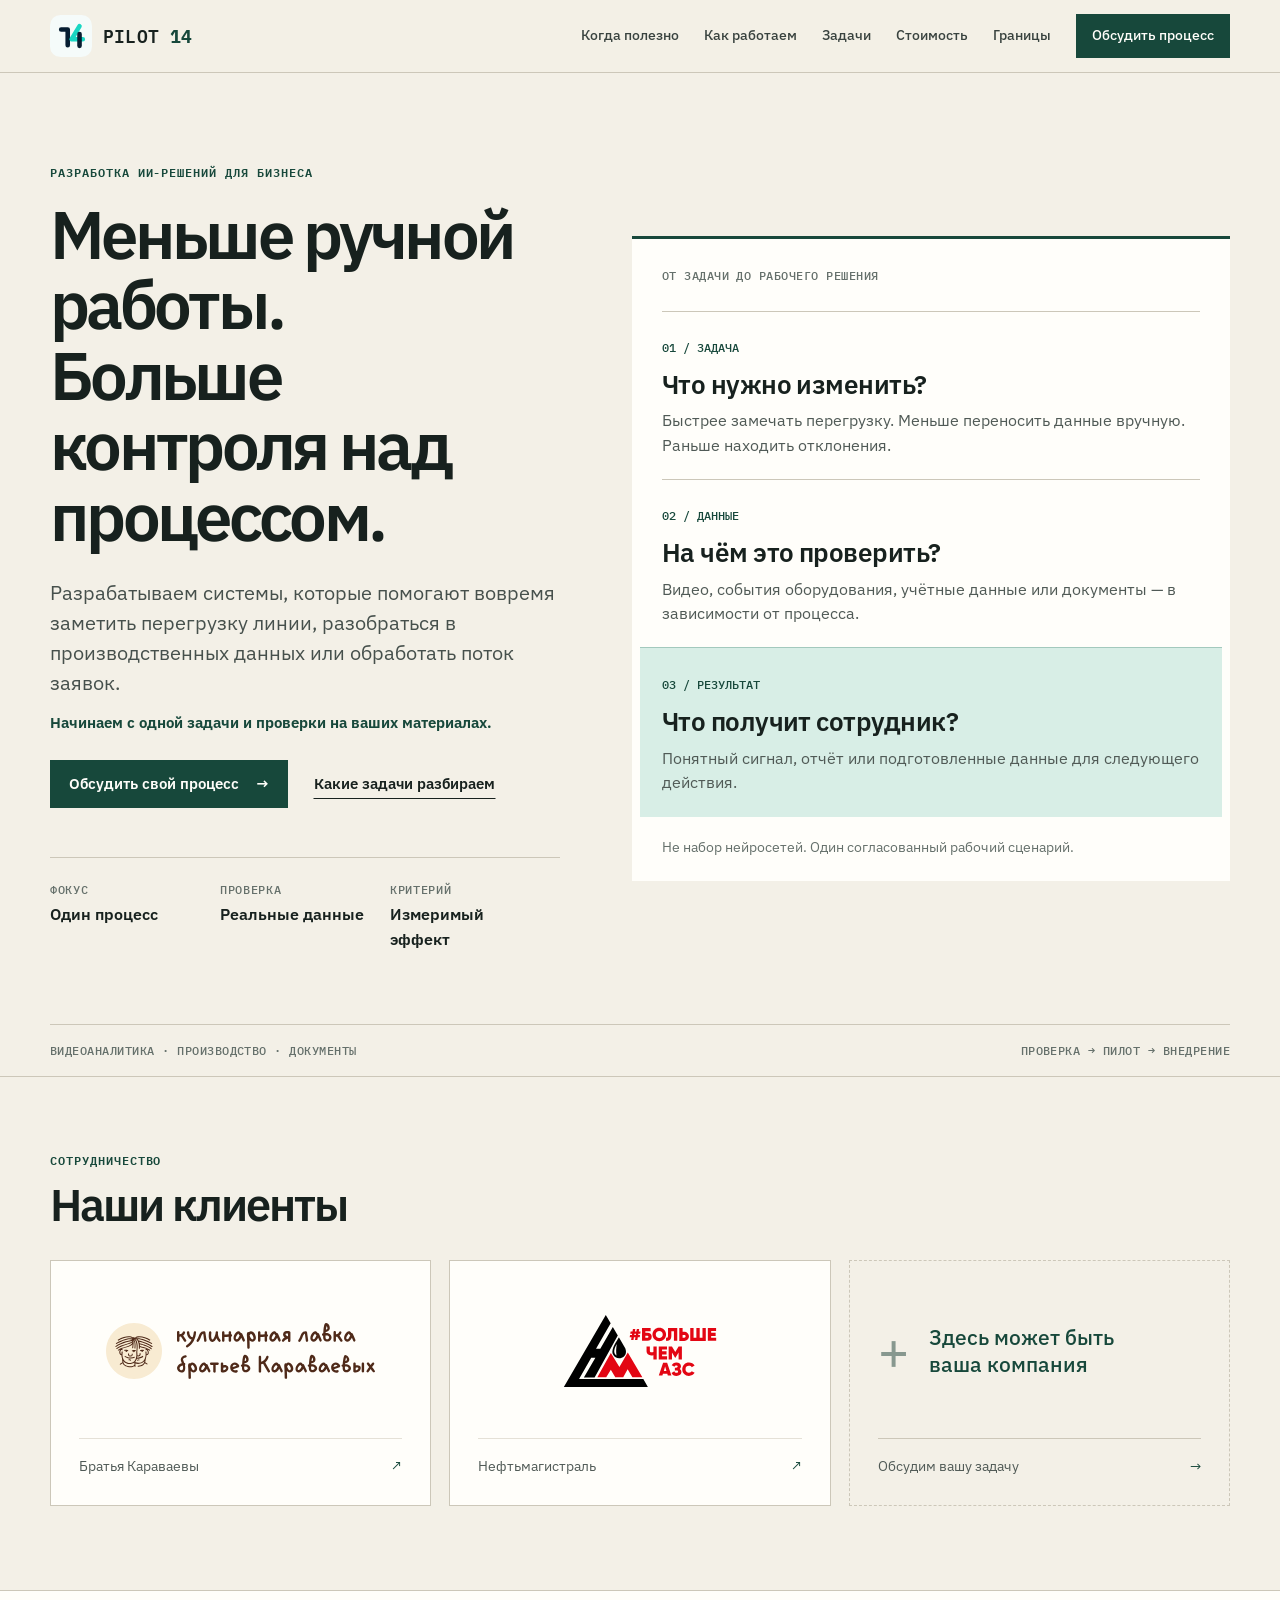
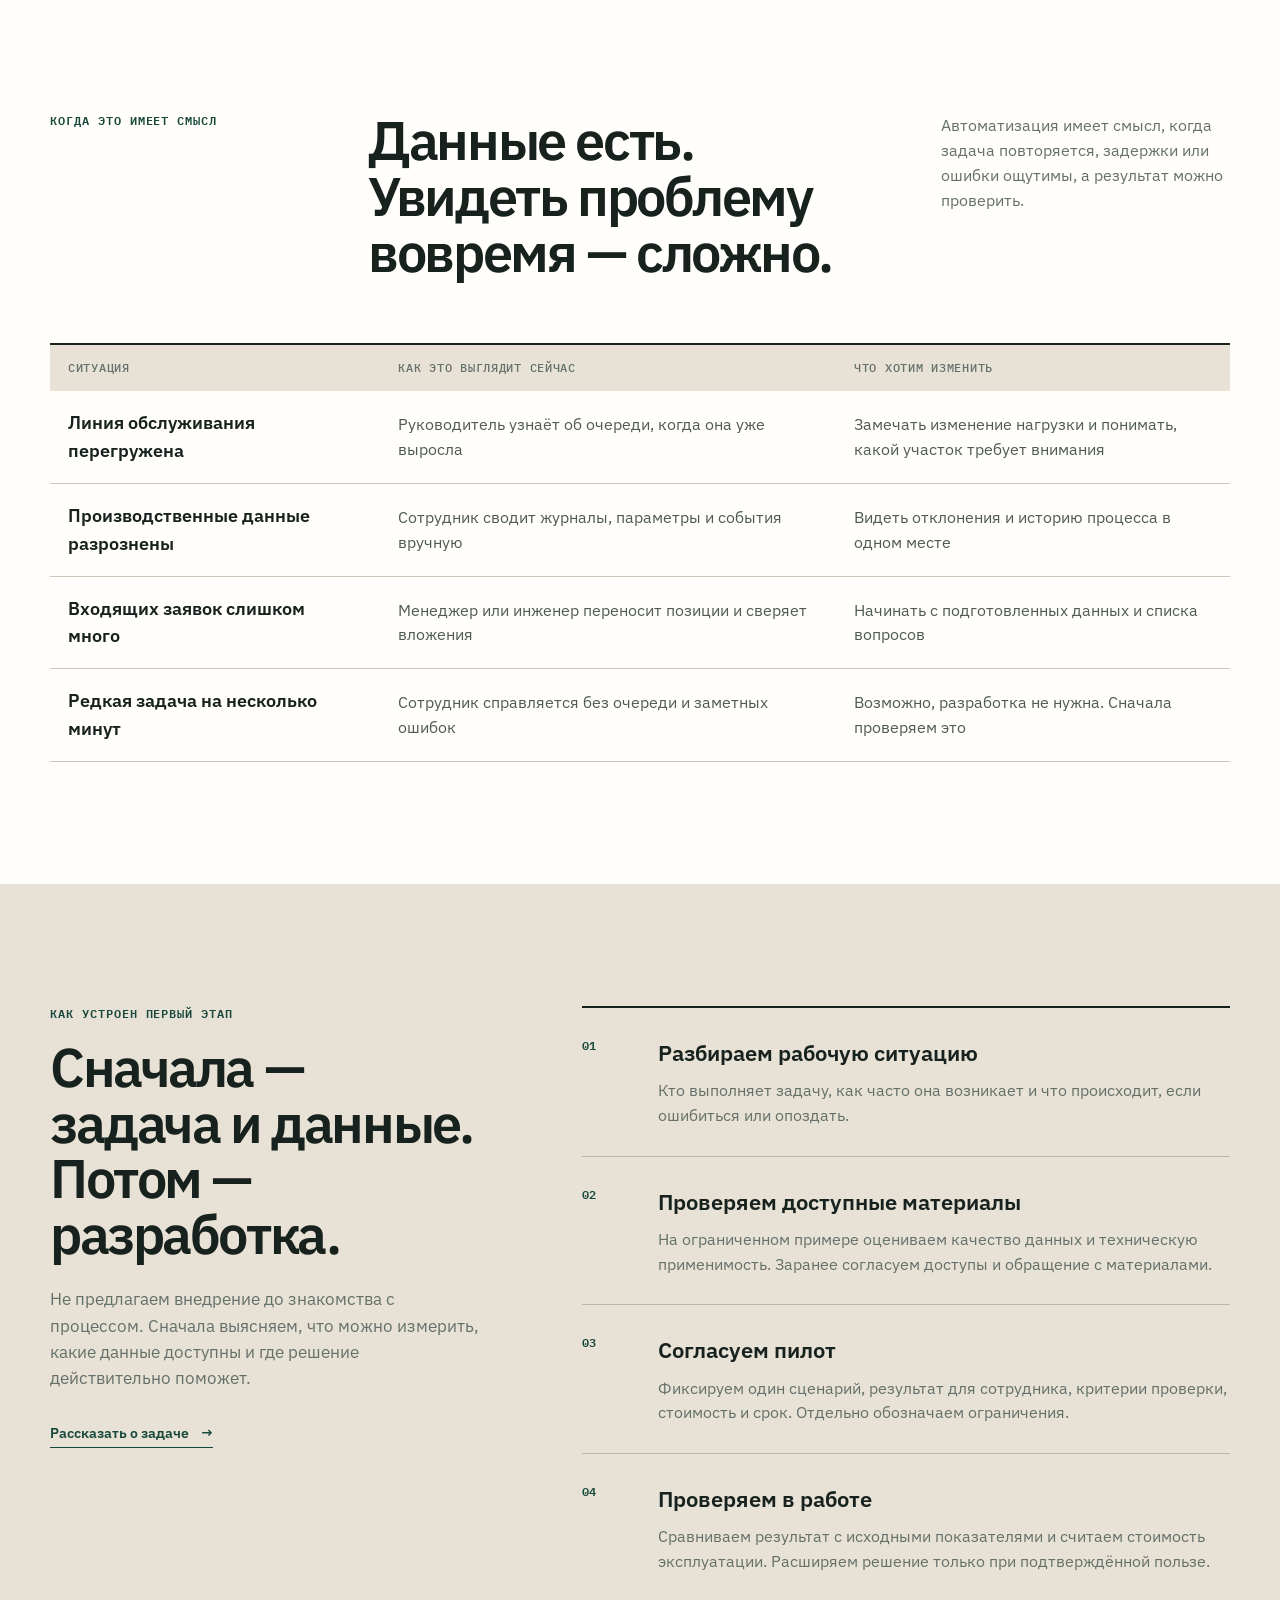
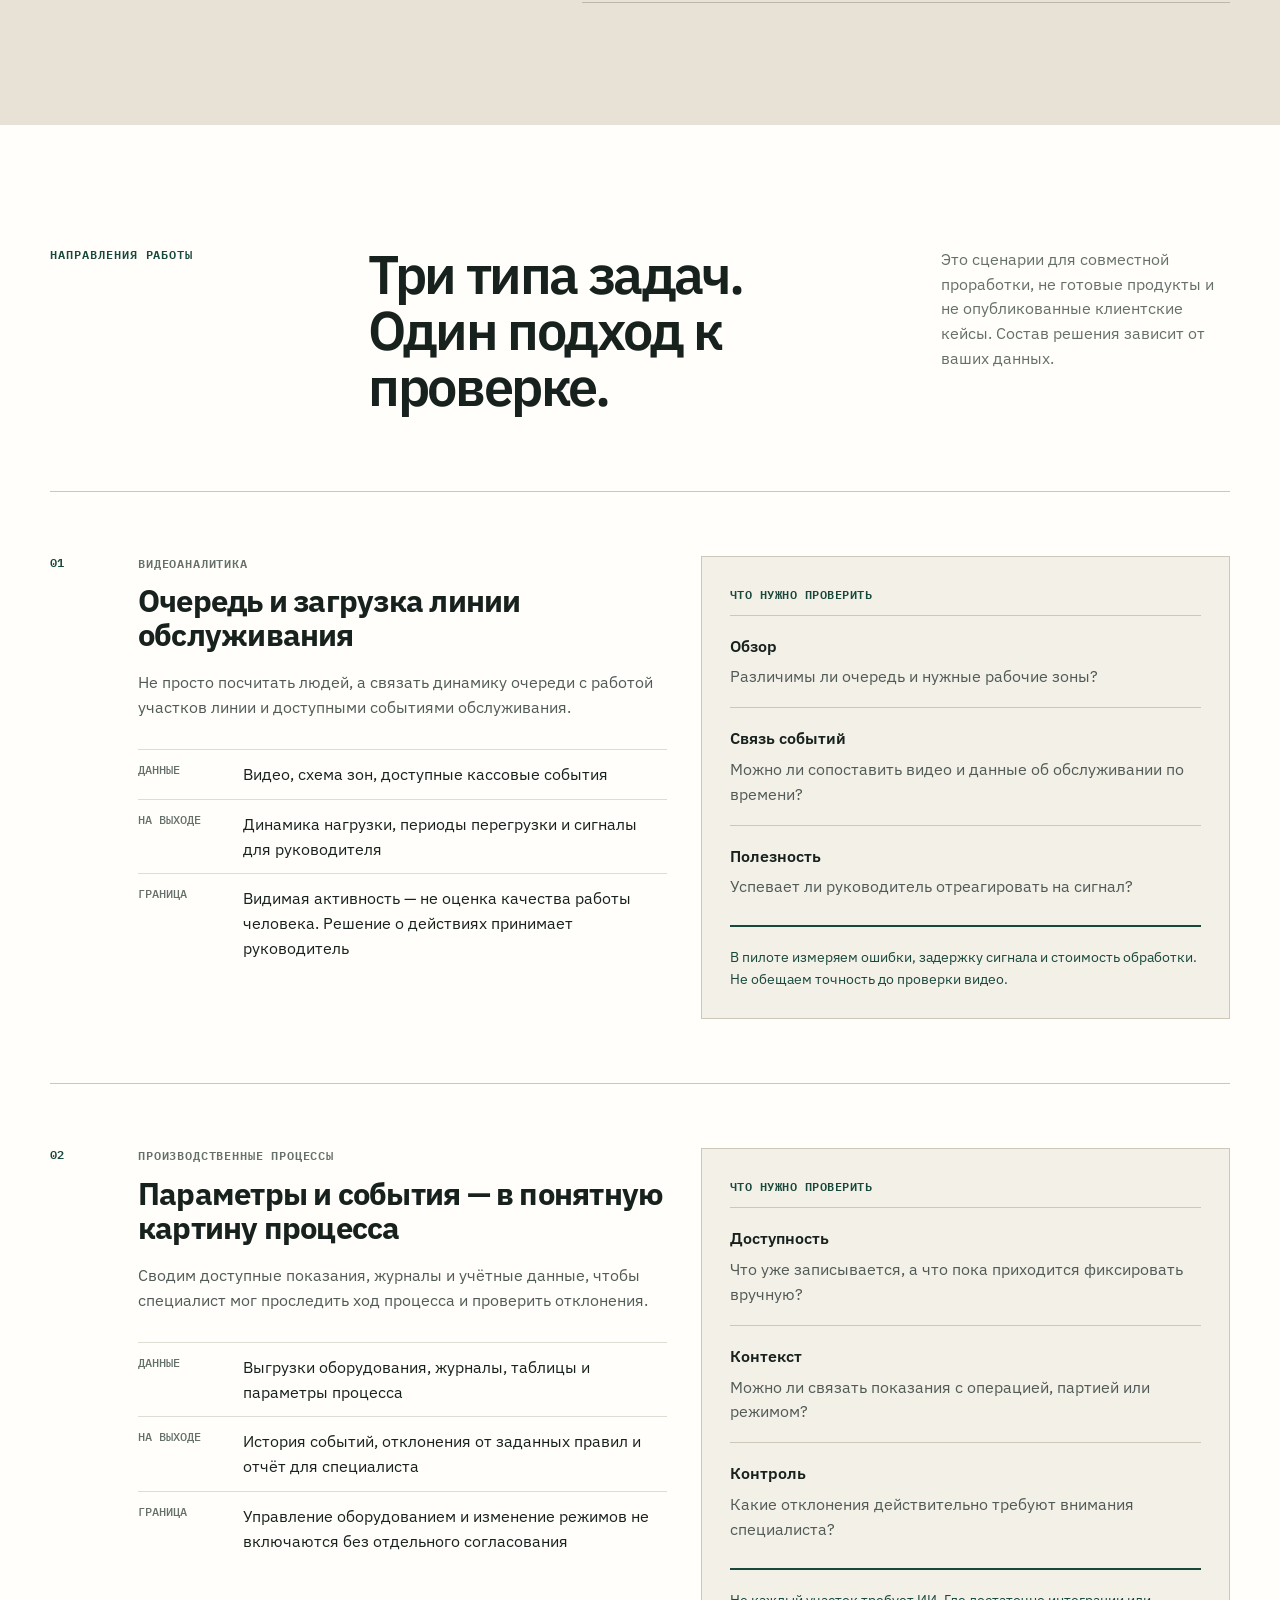
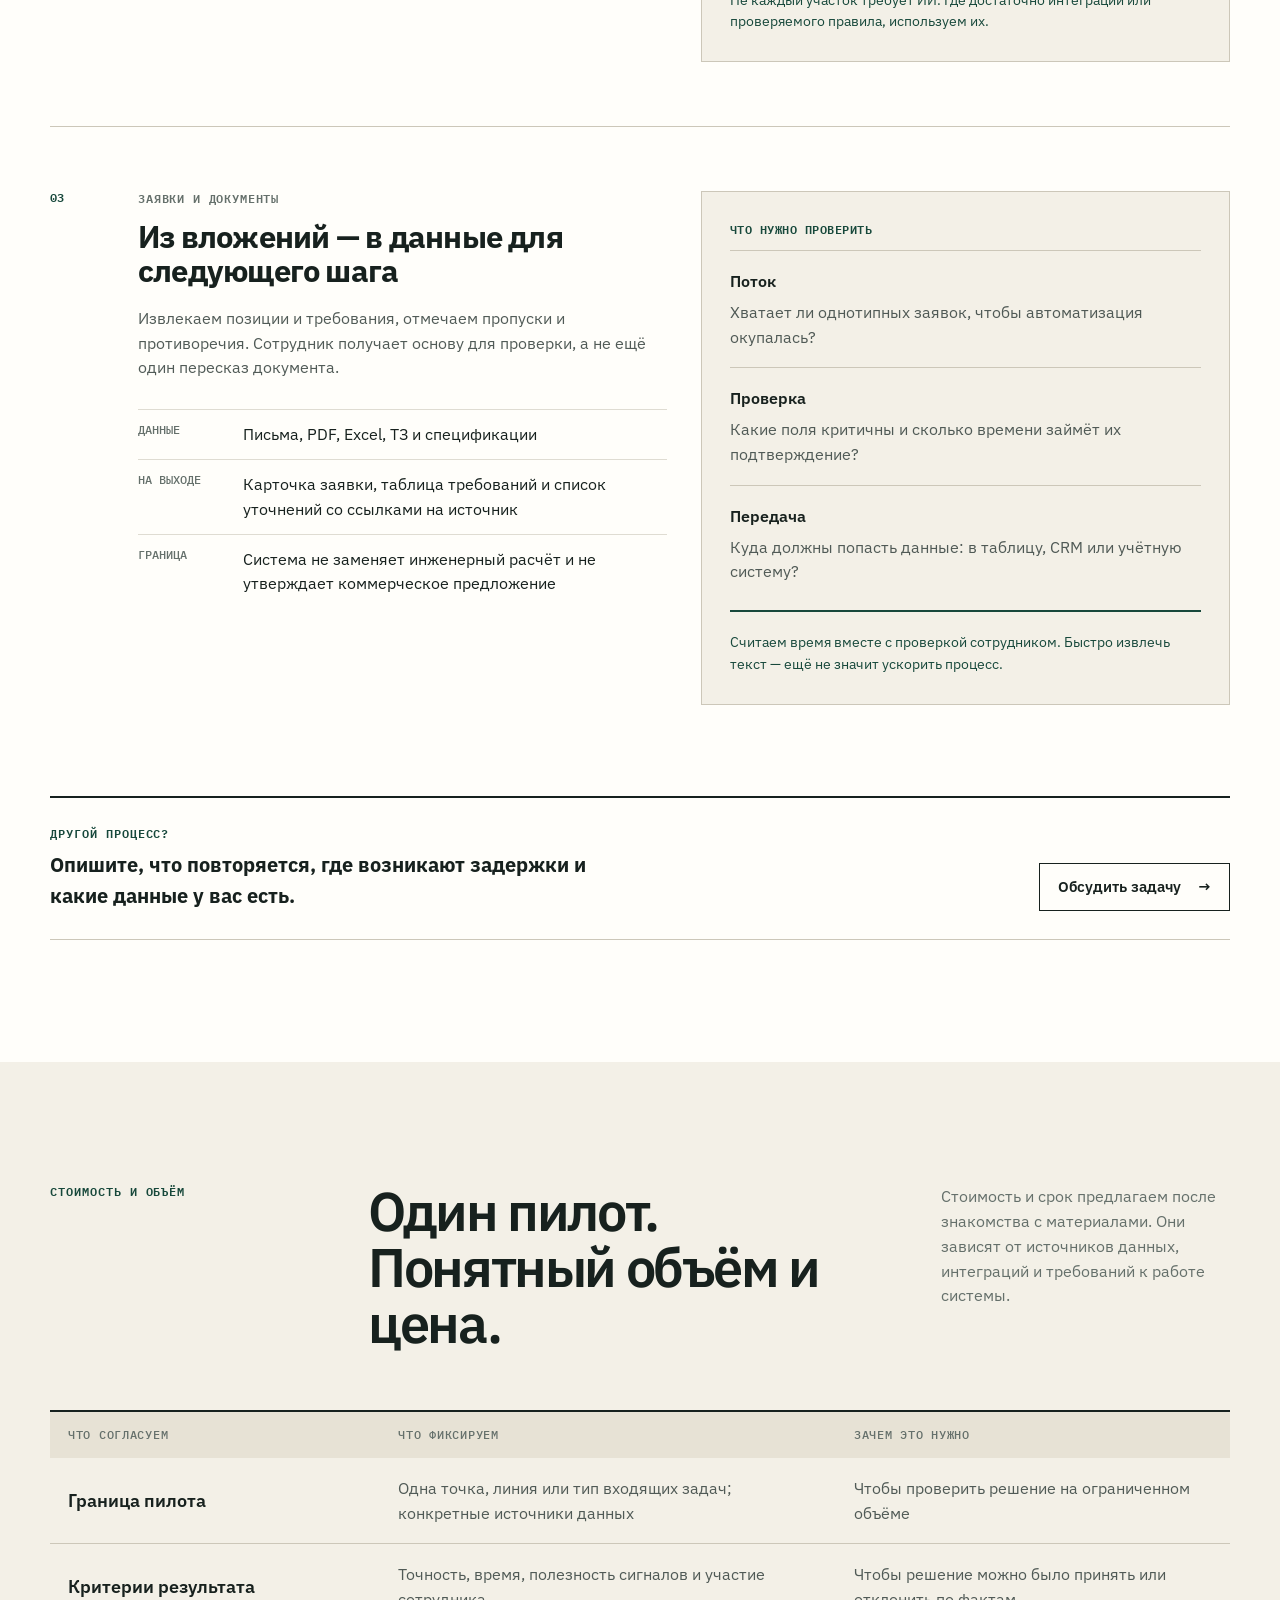
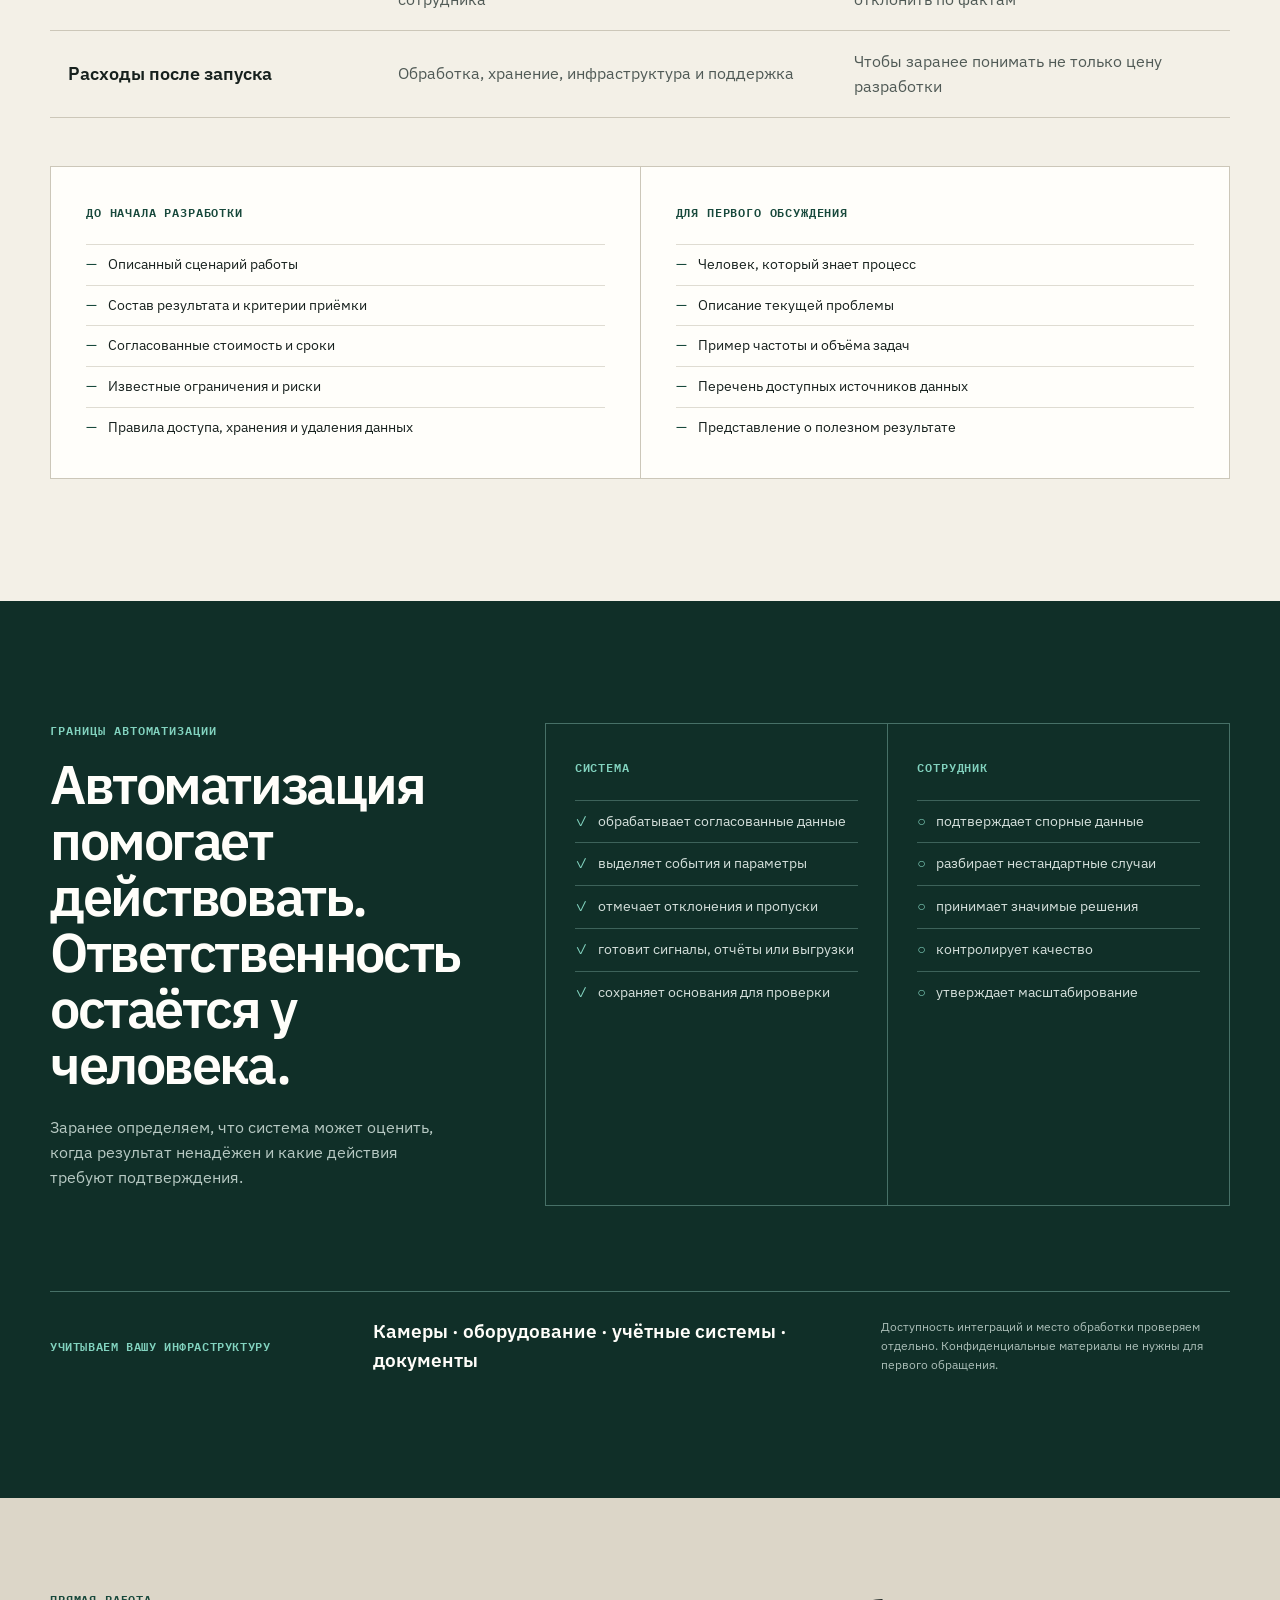
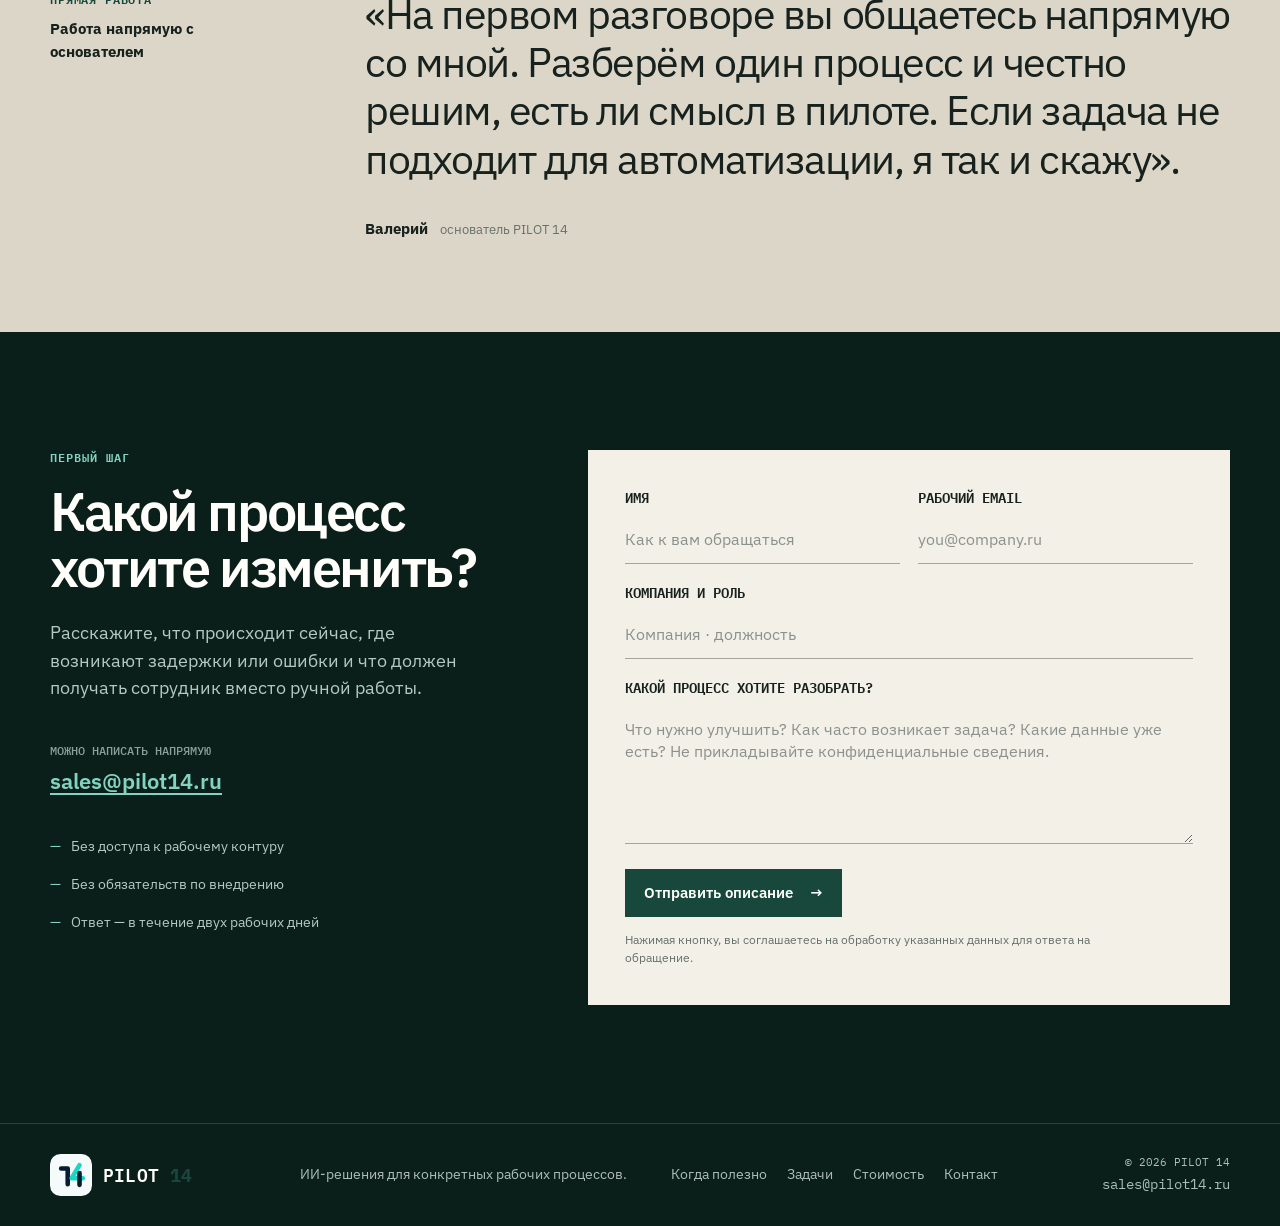
==== commit 2092f5bc: "Add client logos for Karavaevi and Neftmagistral" ====
--- a/index.html
+++ b/index.html
@@ -15,7 +15,7 @@
   <link rel="preconnect" href="https://fonts.googleapis.com">
   <link rel="preconnect" href="https://fonts.gstatic.com" crossorigin>
   <link href="https://fonts.googleapis.com/css2?family=IBM+Plex+Mono:wght@400;500;600&amp;family=IBM+Plex+Sans:wght@400;500;600;700&amp;display=swap" rel="stylesheet">
-  <link rel="stylesheet" href="styles.css?v=20260917">
+  <link rel="stylesheet" href="styles.css?v=20261025-clients">
   <title>PILOT 14 — ИИ для конкретного рабочего процесса</title>
 </head>
 <body>
@@ -72,6 +72,34 @@
       </div>
     </section>
 
+    <section class="clients-section" id="clients" aria-labelledby="clients-title">
+      <div class="container">
+        <div class="clients-heading reveal">
+          <p class="section-label">Сотрудничество</p>
+          <h2 id="clients-title">Наши клиенты</h2>
+        </div>
+        <div class="clients-grid">
+          <a class="client-card reveal" href="https://www.karavaevi.ru/" target="_blank" rel="noopener noreferrer" aria-label="Братья Караваевы — официальный сайт, откроется в новой вкладке">
+            <div class="client-logo client-logo-karavaevi" aria-hidden="true">
+              <img class="client-mark" src="assets/clients/karavaevi-mark.svg" alt="" width="64" height="64" loading="lazy" decoding="async">
+              <img class="client-wordmark" src="assets/clients/karavaevi-wordmark.svg" alt="" width="198" height="56" loading="lazy" decoding="async">
+            </div>
+            <div class="client-caption"><span>Братья Караваевы</span><span aria-hidden="true">↗</span></div>
+          </a>
+          <a class="client-card reveal" href="https://neftm.ru/" target="_blank" rel="noopener noreferrer" aria-label="Нефтьмагистраль — официальный сайт, откроется в новой вкладке">
+            <div class="client-logo" aria-hidden="true">
+              <img class="client-logo-neftm" src="assets/clients/neftmagistral.svg" alt="" width="222" height="73" loading="lazy" decoding="async">
+            </div>
+            <div class="client-caption"><span>Нефтьмагистраль</span><span aria-hidden="true">↗</span></div>
+          </a>
+          <a class="client-card client-card-next reveal" href="#contact">
+            <div class="next-client-content"><span class="next-client-plus" aria-hidden="true">+</span><span>Здесь может быть<br>ваша компания</span></div>
+            <div class="client-caption"><span>Обсудим вашу задачу</span><span aria-hidden="true">→</span></div>
+          </a>
+        </div>
+      </div>
+    </section>
+
     <section class="section fit-section" id="fit">
       <div class="container">
         <div class="heading-row reveal">
--- a/styles.css
+++ b/styles.css
@@ -170,6 +170,26 @@
 .workbench-output span, .screen-note span { color: var(--forest); font: 600 9px/1 var(--mono); letter-spacing: .06em; }
 .workbench-output strong, .screen-note strong { font-size: 11px; text-align: right; }
 .scope-line { display: flex; justify-content: space-between; gap: 30px; margin-top: 72px; padding: 18px 0; border-top: 1px solid var(--line); color: var(--muted); font: 500 11px/1.3 var(--mono); letter-spacing: .04em; text-transform: uppercase; }
+
+.clients-section { padding: 76px 0 84px; border-bottom: 1px solid var(--line); background: var(--paper); }
+.clients-heading { margin-bottom: 32px; }
+.clients-heading .section-label { margin-bottom: 12px; }
+.clients-heading h2 { margin: 0; font-size: clamp(34px, 3.5vw, 46px); }
+.clients-grid { display: grid; grid-template-columns: repeat(3, minmax(0, 1fr)); gap: 18px; }
+.client-card { display: flex; min-width: 0; min-height: 226px; flex-direction: column; padding: 28px; border: 1px solid var(--line); background: var(--white); text-decoration: none; transition: border-color .18s ease, background .18s ease; }
+.client-card:hover { border-color: var(--forest); }
+.client-logo { display: flex; flex: 1; min-height: 125px; justify-content: center; align-items: center; gap: 15px; }
+.client-logo img { flex-shrink: 1; object-fit: contain; }
+.client-logo .client-mark { width: 56px; height: 56px; }
+.client-logo .client-wordmark { width: min(66%, 198px); height: auto; }
+.client-logo-neftm { width: min(100%, 222px); height: auto; }
+.client-caption { display: flex; justify-content: space-between; align-items: baseline; gap: 12px; margin-top: 24px; padding-top: 17px; border-top: 1px solid #e5e1d7; color: #505a56; font-size: 14px; }
+.client-caption > span:last-child { color: var(--forest); }
+.client-card-next { border-style: dashed; background: transparent; }
+.client-card-next:hover { background: #ece9df; }
+.next-client-content { display: flex; flex: 1; align-items: center; gap: 20px; min-height: 125px; color: var(--forest); font-size: 21px; font-weight: 500; line-height: 1.3; }
+.next-client-plus { font: 400 52px/1 var(--mono); color: #87988f; }
+.client-card-next .client-caption { border-top-color: var(--line); }
 
 .section { padding: 122px 0; }
 .heading-row { display: grid; grid-template-columns: .58fr 1.15fr .65fr; align-items: start; gap: 60px; margin-bottom: 62px; }
@@ -336,6 +356,10 @@
 .scope-line { font-size: 12px; }
 
 @media (max-width: 1050px) {
+  .client-card { padding: 22px; }
+  .client-logo { gap: 10px; }
+  .client-logo .client-mark { width: 44px; height: 44px; }
+  .next-client-content { font-size: 18px; gap: 14px; }
   .nav { gap: 16px; }
   .nav a { font-size: 13px; }
   .hero-grid { grid-template-columns: 1fr 1fr; gap: 40px; }
@@ -387,6 +411,13 @@
 }
 
 @media (max-width: 620px) {
+  .clients-section { padding: 54px 0 60px; }
+  .clients-grid { grid-template-columns: 1fr; gap: 14px; }
+  .client-card { min-height: 205px; padding: 24px; }
+  .client-logo { min-height: 100px; gap: 15px; }
+  .client-logo .client-mark { width: 56px; height: 56px; }
+  .next-client-content { min-height: 90px; justify-content: center; font-size: 20px; }
+  .client-caption { margin-top: 18px; }
   body { font-size: 16px; }
   .container { width: calc(100% - 28px); }
   .nav-wrap { min-height: 64px; }
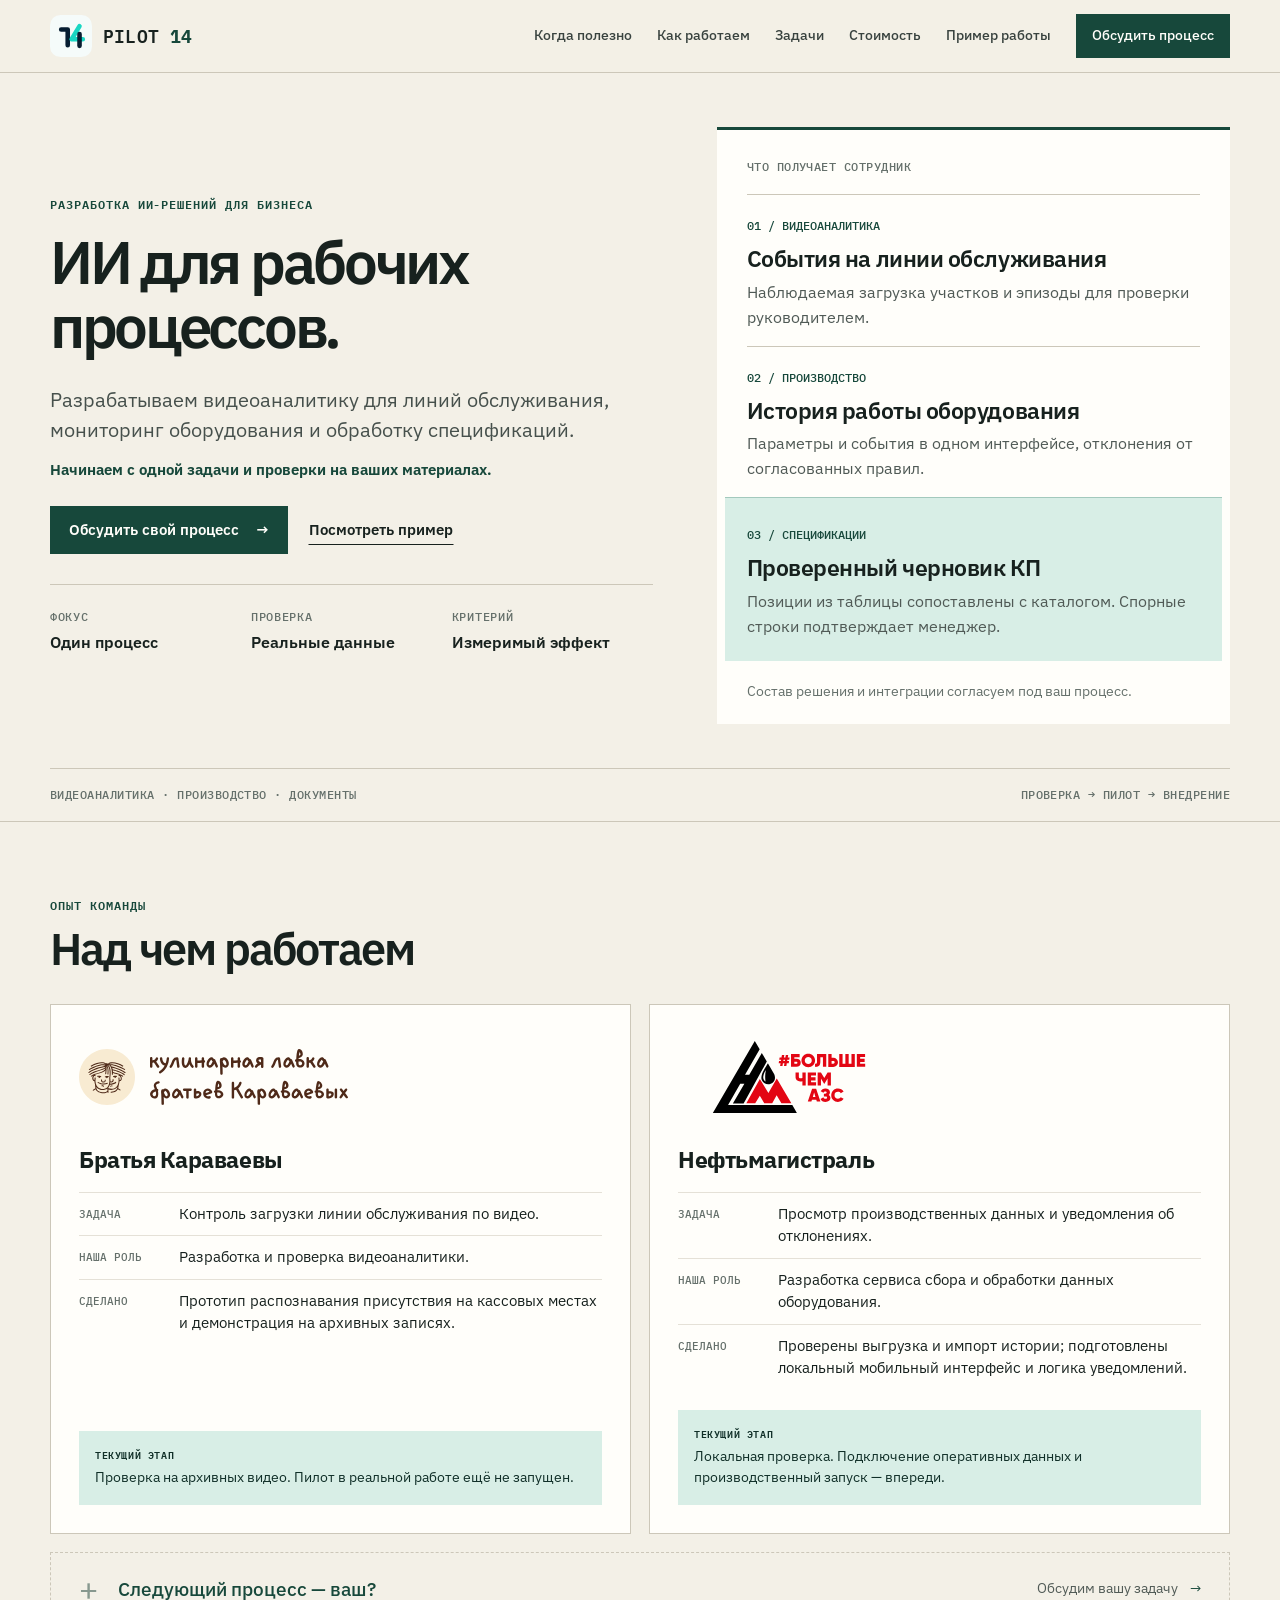
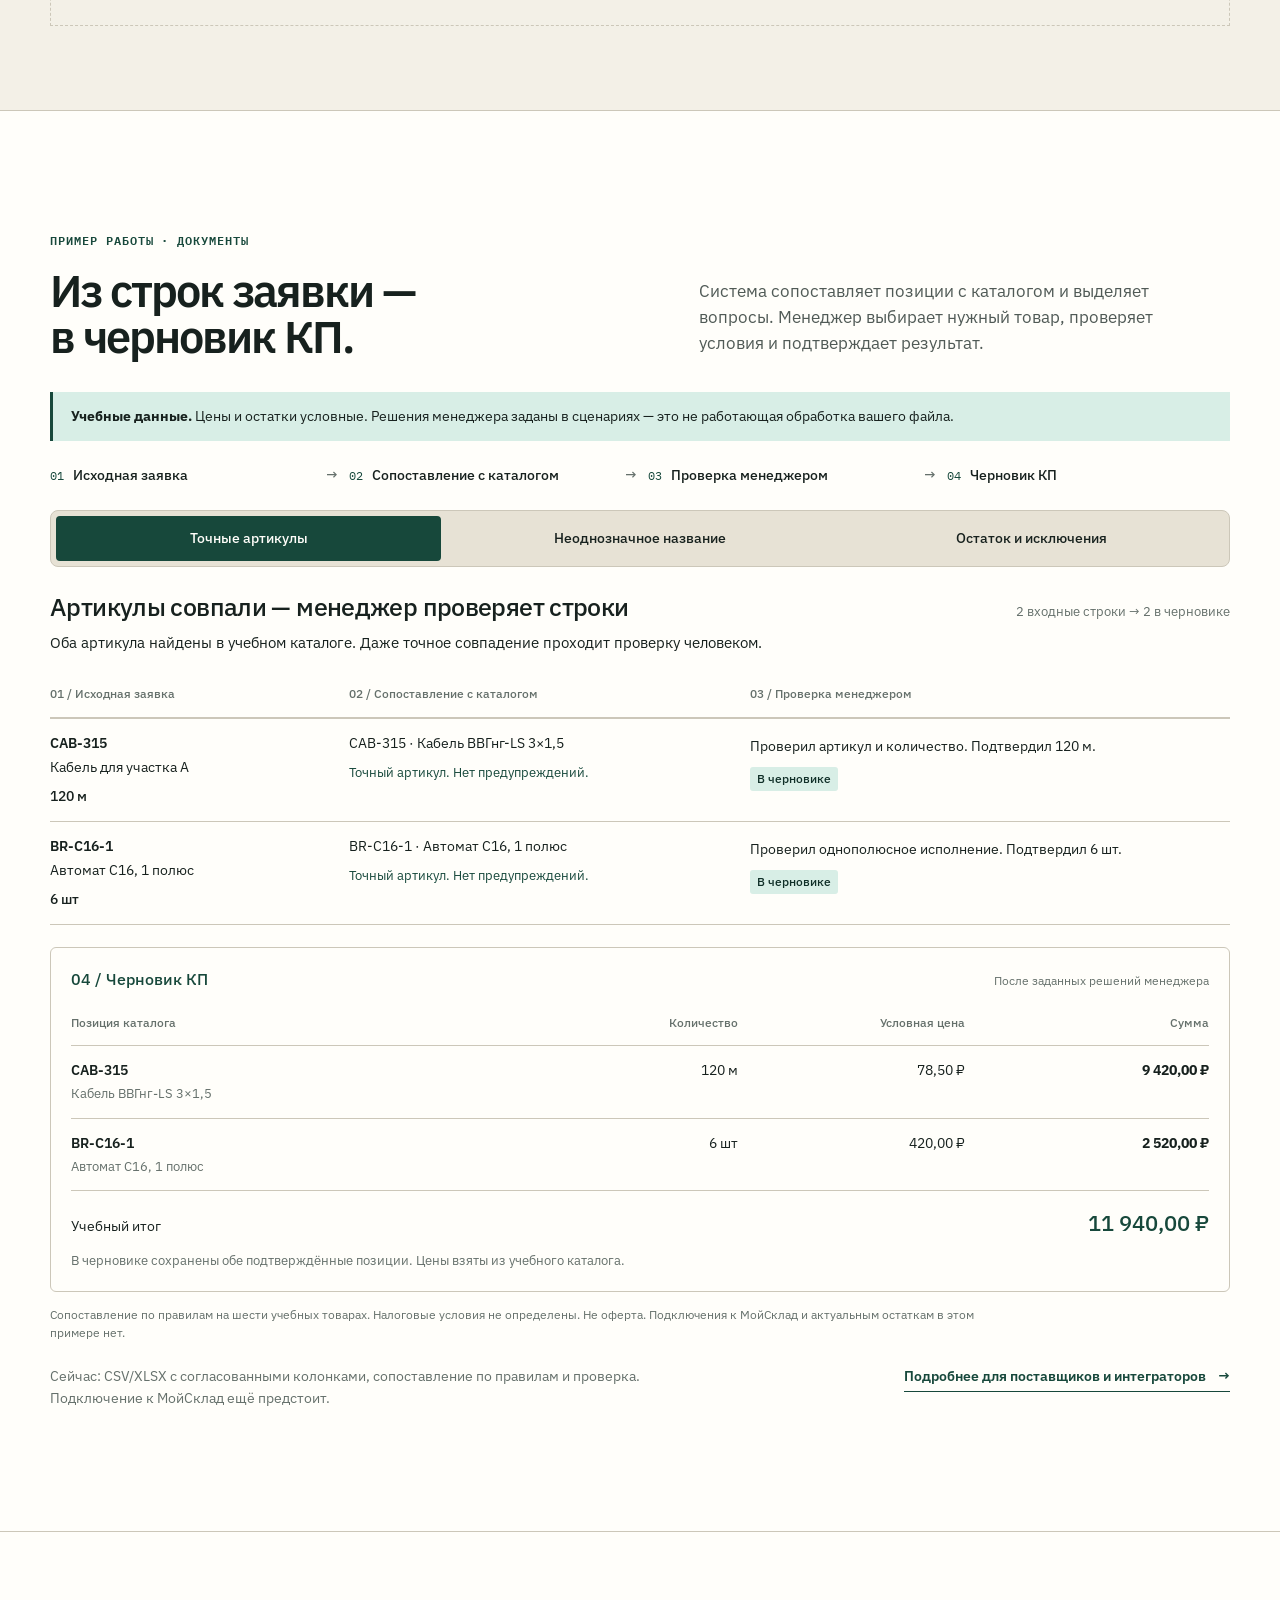
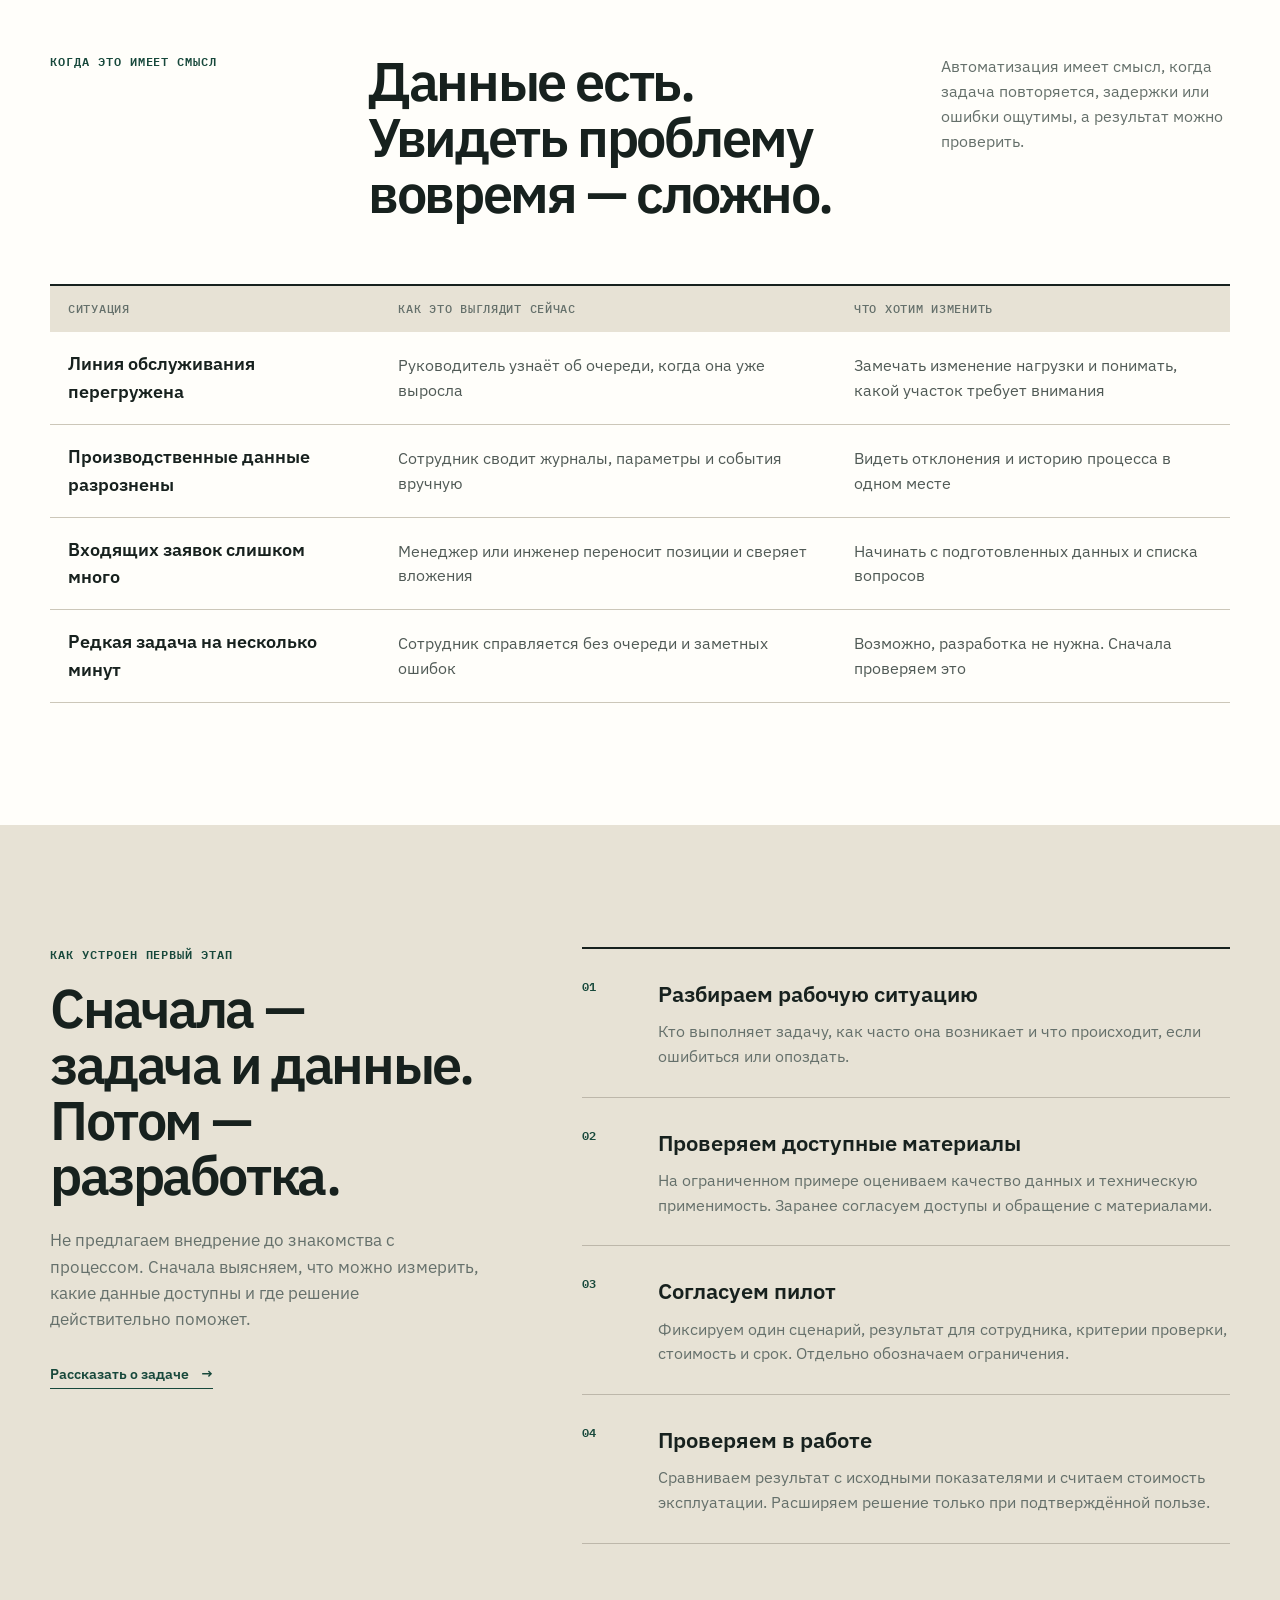
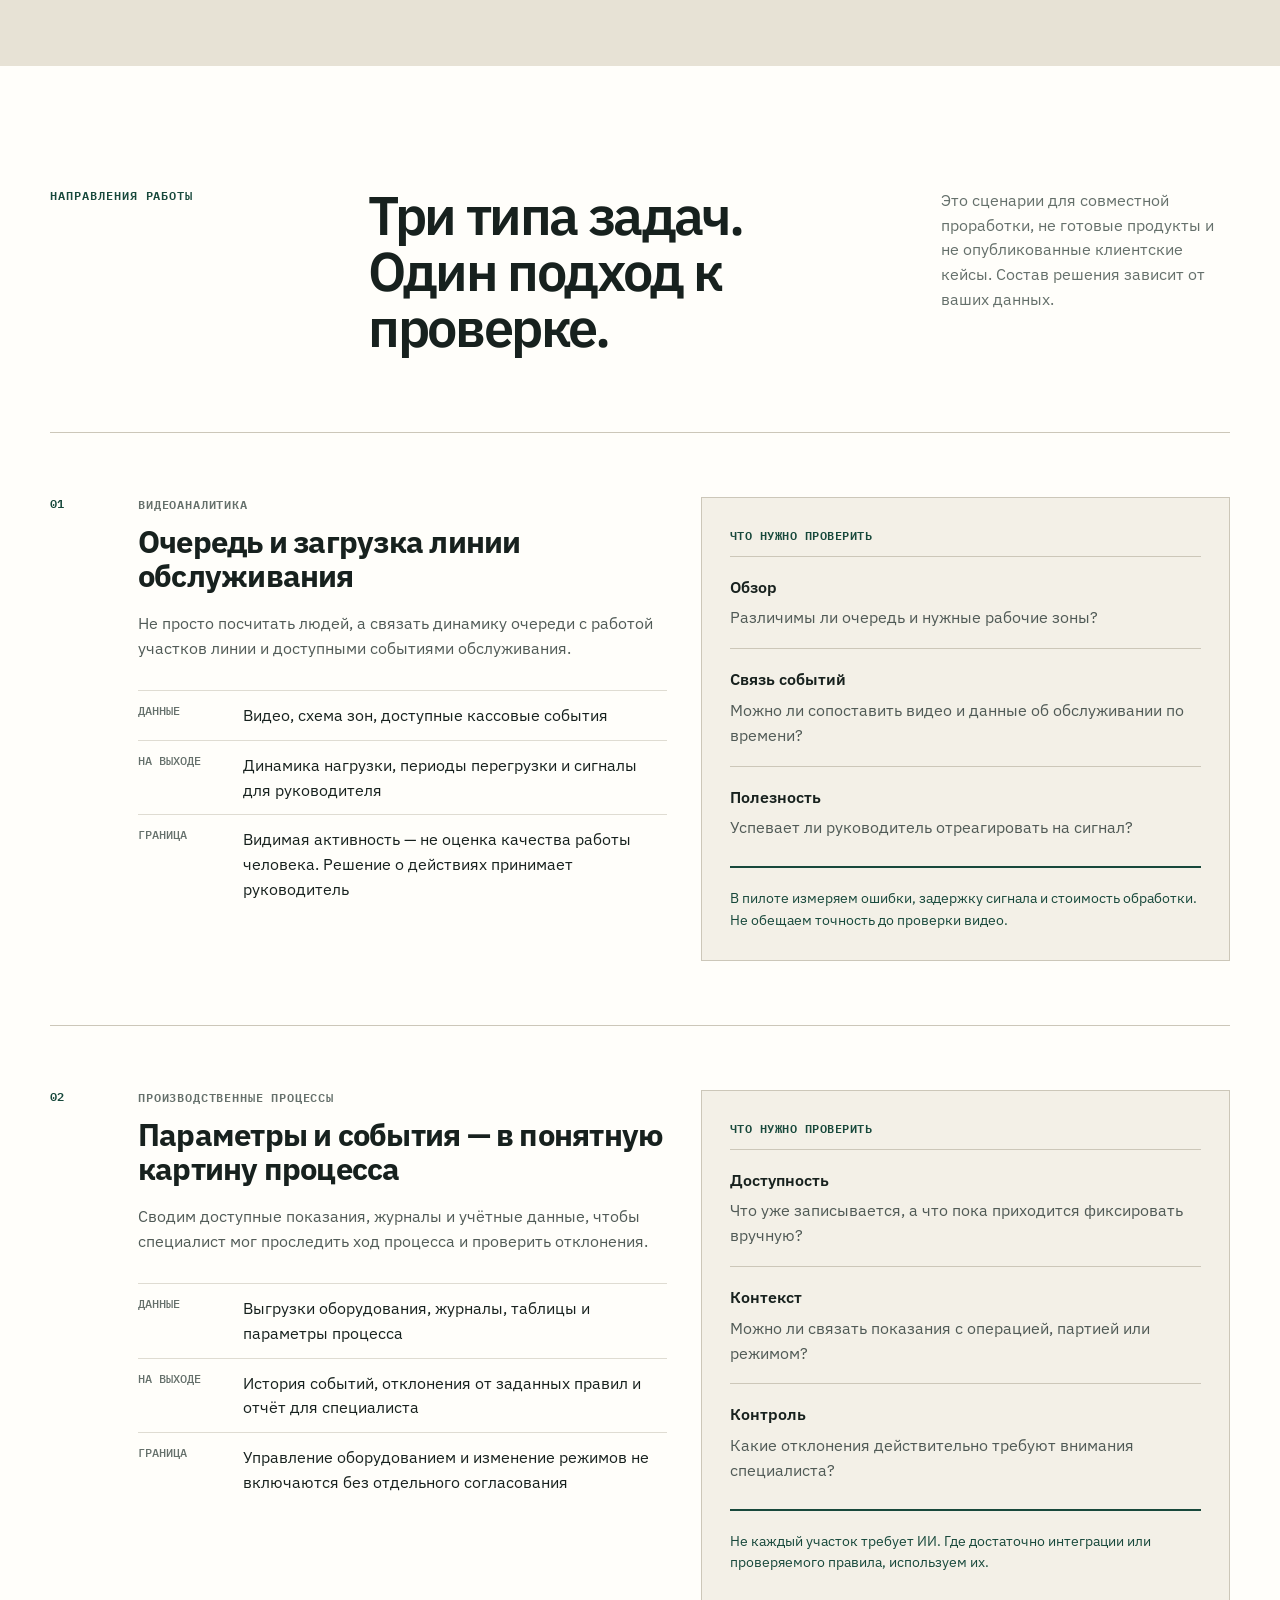
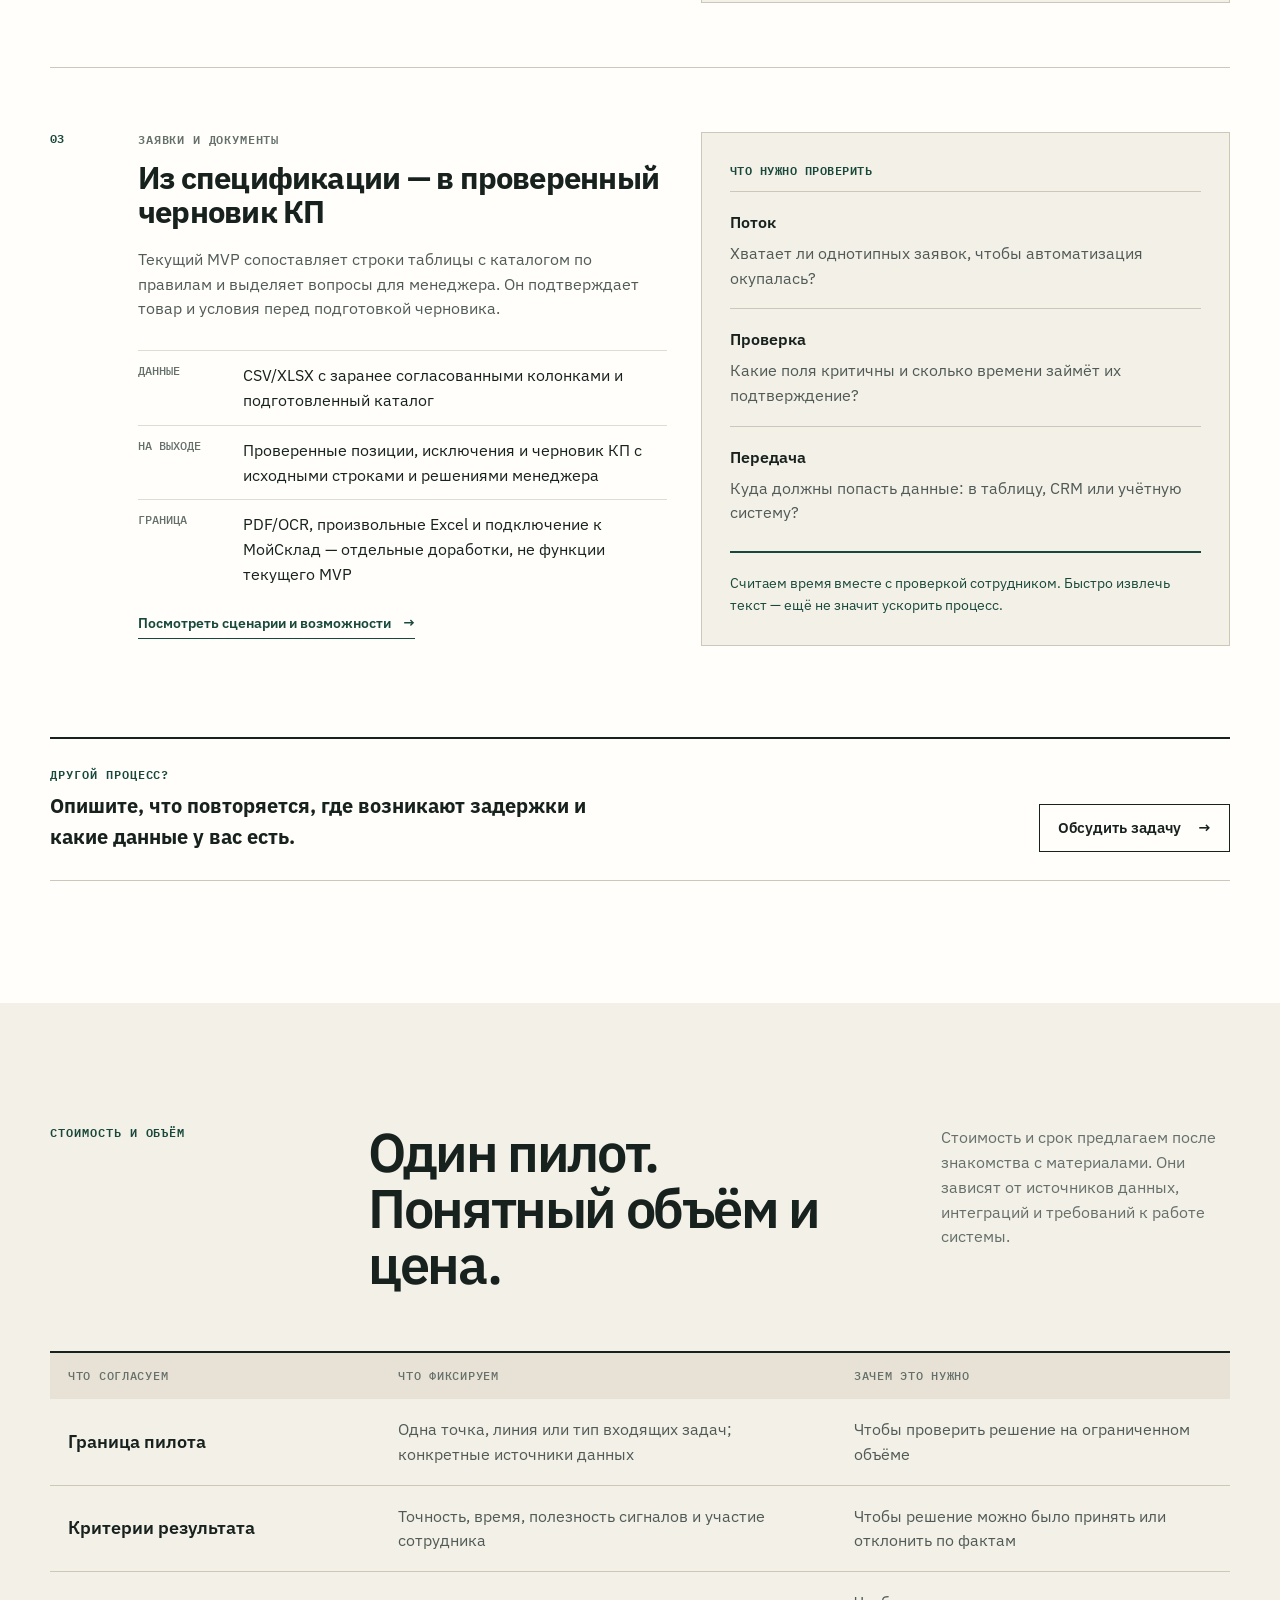
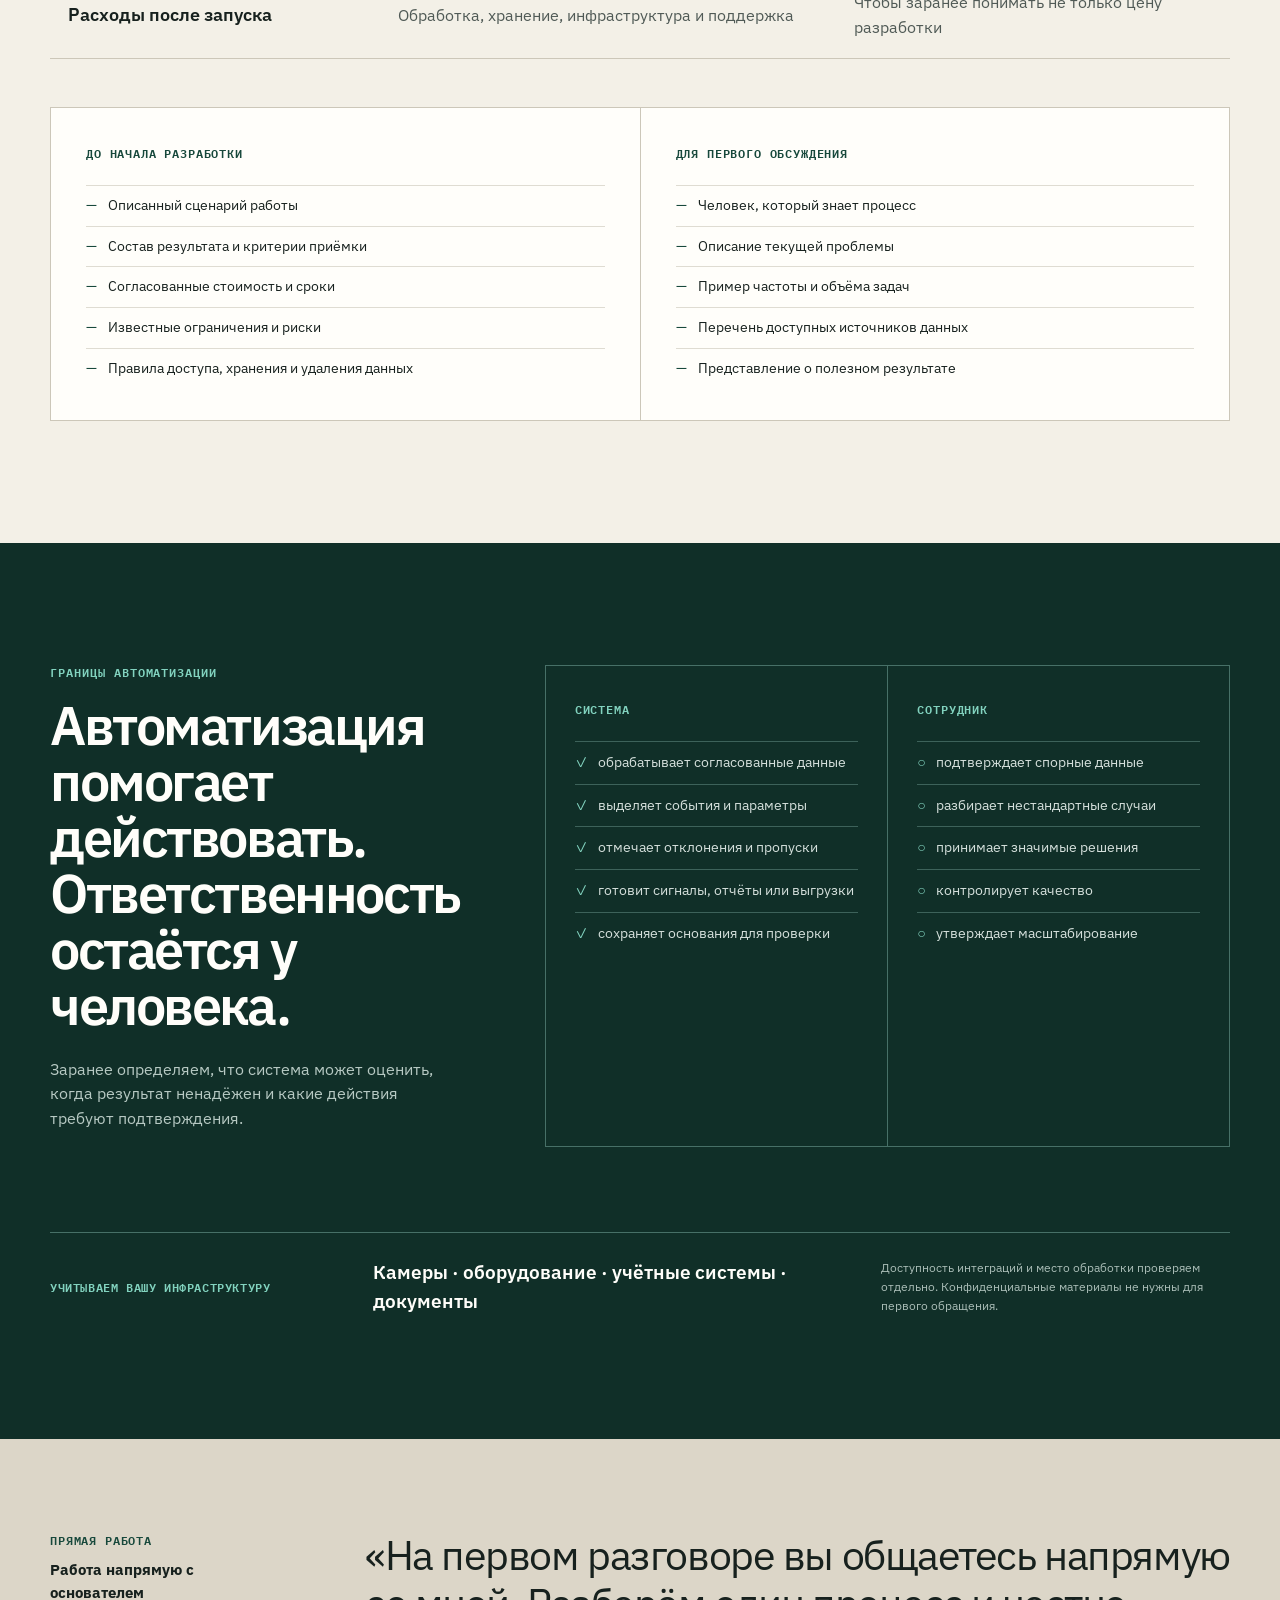
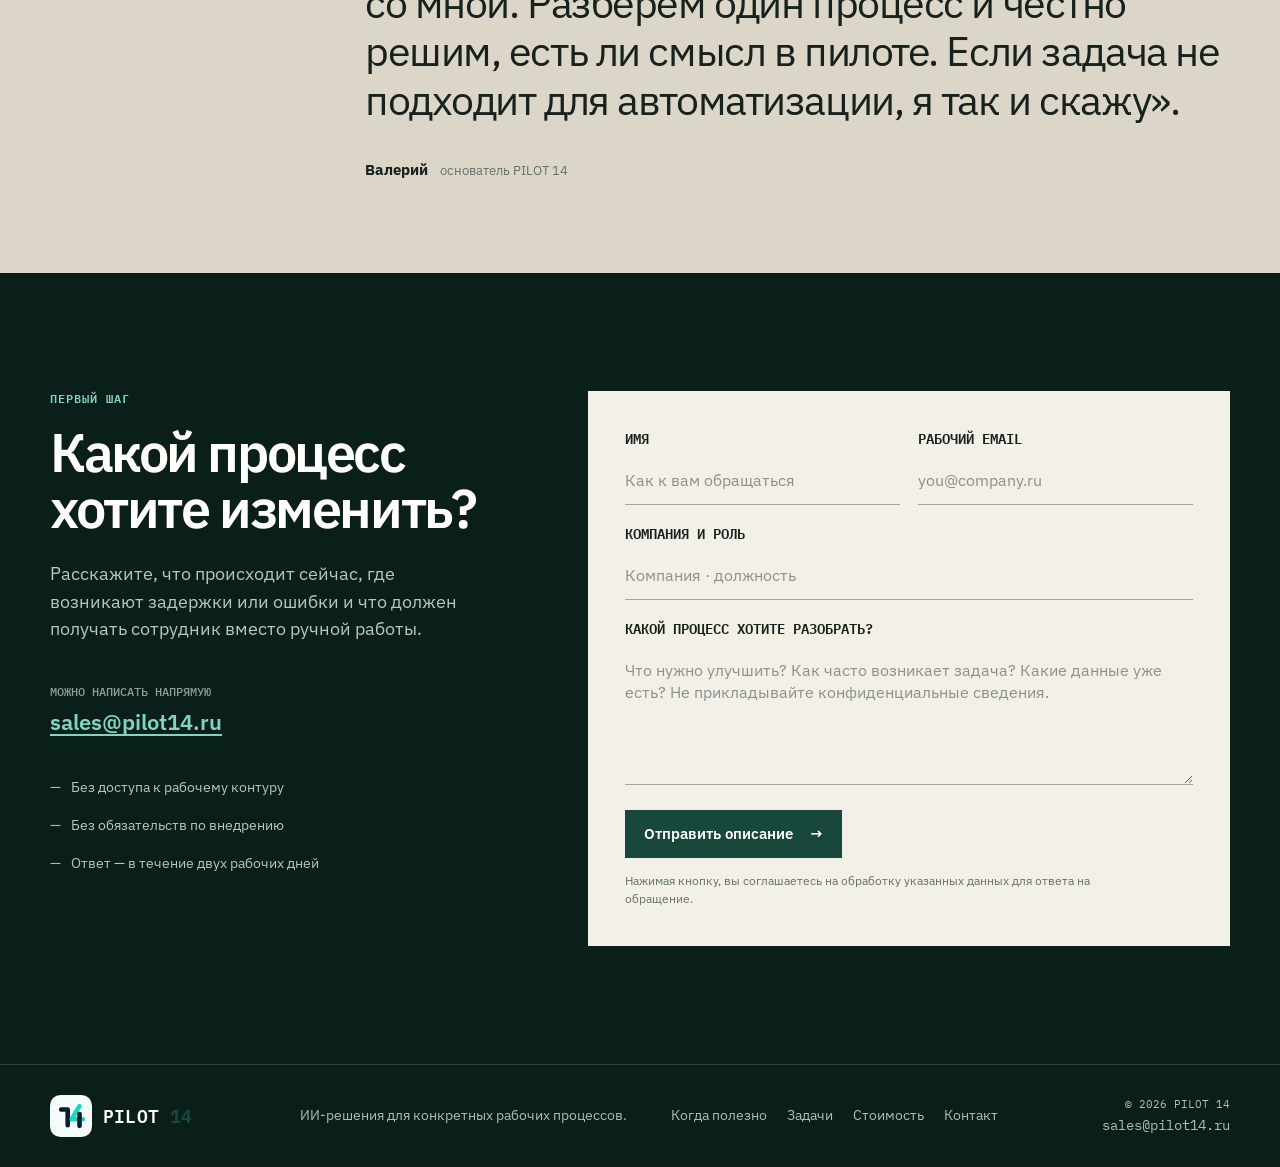
==== commit ec12f473: "Add specification walkthrough and clarify project experience" ====
--- a/index.html
+++ b/index.html
@@ -15,7 +15,8 @@
   <link rel="preconnect" href="https://fonts.googleapis.com">
   <link rel="preconnect" href="https://fonts.gstatic.com" crossorigin>
   <link href="https://fonts.googleapis.com/css2?family=IBM+Plex+Mono:wght@400;500;600&amp;family=IBM+Plex+Sans:wght@400;500;600;700&amp;display=swap" rel="stylesheet">
-  <link rel="stylesheet" href="styles.css?v=20261025-clients">
+  <link rel="stylesheet" href="styles.css?v=20261026-examples">
+  <link rel="stylesheet" href="assets/spec-demo.css?v=20261026">
   <title>PILOT 14 — ИИ для конкретного рабочего процесса</title>
 </head>
 <body>
@@ -33,7 +34,7 @@
         <a href="#process">Как работаем</a>
         <a href="#cases">Задачи</a>
         <a href="#pilot">Стоимость</a>
-        <a href="#principles">Границы</a>
+        <a href="#spec-demo">Пример работы</a>
         <a class="nav-cta" href="#contact">Обсудить процесс</a>
       </nav>
     </div>
@@ -44,12 +45,12 @@
       <div class="container hero-grid">
         <div class="hero-copy reveal">
           <p class="section-label">Разработка ИИ-решений для бизнеса</p>
-          <h1>Меньше ручной работы.<br>Больше контроля над процессом.</h1>
-          <p class="hero-lead">Разрабатываем системы, которые помогают вовремя заметить перегрузку линии, разобраться в производственных данных или обработать поток заявок.</p>
+          <h1>ИИ для рабочих<br>процессов.</h1>
+          <p class="hero-lead">Разрабатываем видеоаналитику для линий обслуживания, мониторинг оборудования и обработку спецификаций.</p>
           <p class="hero-entry">Начинаем с одной задачи и проверки на ваших материалах.</p>
           <div class="hero-actions">
             <a class="button primary" href="#contact">Обсудить свой процесс <span>→</span></a>
-            <a class="button link-button" href="#cases">Какие задачи разбираем</a>
+            <a class="button link-button" href="#spec-demo">Посмотреть пример</a>
           </div>
           <dl class="hero-facts">
             <div><dt>Фокус</dt><dd>Один процесс</dd></div>
@@ -58,12 +59,12 @@
           </dl>
         </div>
 
-        <aside class="process-brief reveal" aria-label="Как задача становится решением">
-          <p class="brief-label">ОТ ЗАДАЧИ ДО РАБОЧЕГО РЕШЕНИЯ</p>
-          <div class="brief-stage"><span>01 / ЗАДАЧА</span><h2>Что нужно изменить?</h2><p>Быстрее замечать перегрузку. Меньше переносить данные вручную. Раньше находить отклонения.</p></div>
-          <div class="brief-stage"><span>02 / ДАННЫЕ</span><h2>На чём это проверить?</h2><p>Видео, события оборудования, учётные данные или документы — в зависимости от процесса.</p></div>
-          <div class="brief-stage brief-result"><span>03 / РЕЗУЛЬТАТ</span><h2>Что получит сотрудник?</h2><p>Понятный сигнал, отчёт или подготовленные данные для следующего действия.</p></div>
-          <p class="brief-footnote">Не набор нейросетей. Один согласованный рабочий сценарий.</p>
+        <aside class="process-brief reveal" aria-label="Три направления разработки">
+          <p class="brief-label">ЧТО ПОЛУЧАЕТ СОТРУДНИК</p>
+          <div class="brief-stage"><span>01 / ВИДЕОАНАЛИТИКА</span><h2>События на линии обслуживания</h2><p>Наблюдаемая загрузка участков и эпизоды для проверки руководителем.</p></div>
+          <div class="brief-stage"><span>02 / ПРОИЗВОДСТВО</span><h2>История работы оборудования</h2><p>Параметры и события в одном интерфейсе, отклонения от согласованных правил.</p></div>
+          <div class="brief-stage brief-result"><span>03 / СПЕЦИФИКАЦИИ</span><h2>Проверенный черновик КП</h2><p>Позиции из таблицы сопоставлены с каталогом. Спорные строки подтверждает менеджер.</p></div>
+          <p class="brief-footnote">Состав решения и интеграции согласуем под ваш процесс.</p>
         </aside>
       </div>
       <div class="container scope-line">
@@ -75,28 +76,52 @@
     <section class="clients-section" id="clients" aria-labelledby="clients-title">
       <div class="container">
         <div class="clients-heading reveal">
-          <p class="section-label">Сотрудничество</p>
-          <h2 id="clients-title">Наши клиенты</h2>
+          <p class="section-label">Опыт команды</p>
+          <h2 id="clients-title">Над чем работаем</h2>
         </div>
         <div class="clients-grid">
-          <a class="client-card reveal" href="https://www.karavaevi.ru/" target="_blank" rel="noopener noreferrer" aria-label="Братья Караваевы — официальный сайт, откроется в новой вкладке">
-            <div class="client-logo client-logo-karavaevi" aria-hidden="true">
+          <article class="client-card client-experience reveal">
+            <a class="client-logo client-logo-karavaevi" href="https://www.karavaevi.ru/" target="_blank" rel="noopener noreferrer" aria-label="Братья Караваевы — официальный сайт, откроется в новой вкладке">
               <img class="client-mark" src="assets/clients/karavaevi-mark.svg" alt="" width="64" height="64" loading="lazy" decoding="async">
               <img class="client-wordmark" src="assets/clients/karavaevi-wordmark.svg" alt="" width="198" height="56" loading="lazy" decoding="async">
-            </div>
-            <div class="client-caption"><span>Братья Караваевы</span><span aria-hidden="true">↗</span></div>
-          </a>
-          <a class="client-card reveal" href="https://neftm.ru/" target="_blank" rel="noopener noreferrer" aria-label="Нефтьмагистраль — официальный сайт, откроется в новой вкладке">
-            <div class="client-logo" aria-hidden="true">
+            </a>
+            <h3>Братья Караваевы</h3>
+            <dl class="experience-details">
+              <div><dt>Задача</dt><dd>Контроль загрузки линии обслуживания по видео.</dd></div>
+              <div><dt>Наша роль</dt><dd>Разработка и проверка видеоаналитики.</dd></div>
+              <div><dt>Сделано</dt><dd>Прототип распознавания присутствия на кассовых местах и демонстрация на архивных записях.</dd></div>
+            </dl>
+            <p class="experience-status"><span>Текущий этап</span>Проверка на архивных видео. Пилот в реальной работе ещё не запущен.</p>
+          </article>
+          <article class="client-card client-experience reveal">
+            <a class="client-logo" href="https://neftm.ru/" target="_blank" rel="noopener noreferrer" aria-label="Нефтьмагистраль — официальный сайт, откроется в новой вкладке">
               <img class="client-logo-neftm" src="assets/clients/neftmagistral.svg" alt="" width="222" height="73" loading="lazy" decoding="async">
-            </div>
-            <div class="client-caption"><span>Нефтьмагистраль</span><span aria-hidden="true">↗</span></div>
-          </a>
+            </a>
+            <h3>Нефтьмагистраль</h3>
+            <dl class="experience-details">
+              <div><dt>Задача</dt><dd>Просмотр производственных данных и уведомления об отклонениях.</dd></div>
+              <div><dt>Наша роль</dt><dd>Разработка сервиса сбора и обработки данных оборудования.</dd></div>
+              <div><dt>Сделано</dt><dd>Проверены выгрузка и импорт истории; подготовлены локальный мобильный интерфейс и логика уведомлений.</dd></div>
+            </dl>
+            <p class="experience-status"><span>Текущий этап</span>Локальная проверка. Подключение оперативных данных и производственный запуск — впереди.</p>
+          </article>
           <a class="client-card client-card-next reveal" href="#contact">
-            <div class="next-client-content"><span class="next-client-plus" aria-hidden="true">+</span><span>Здесь может быть<br>ваша компания</span></div>
+            <div class="next-client-content"><span class="next-client-plus" aria-hidden="true">+</span><span>Следующий процесс — ваш?</span></div>
             <div class="client-caption"><span>Обсудим вашу задачу</span><span aria-hidden="true">→</span></div>
           </a>
         </div>
+      </div>
+    </section>
+
+    <section class="section specification-section" id="spec-demo" aria-labelledby="spec-demo-title">
+      <div class="container">
+        <div class="demo-heading">
+          <div><p class="section-label">Пример работы · документы</p><h2 id="spec-demo-title">Из строк заявки —<br>в черновик КП.</h2></div>
+          <p>Система сопоставляет позиции с каталогом и выделяет вопросы. Менеджер выбирает нужный товар, проверяет условия и подтверждает результат.</p>
+        </div>
+        <div data-spec-demo></div>
+        <noscript><p>Для переключения трёх учебных сценариев включите JavaScript. MVP сопоставляет согласованные CSV/XLSX с каталогом; спорные строки проверяет менеджер.</p></noscript>
+        <div class="demo-followup"><p>Сейчас: CSV/XLSX с согласованными колонками, сопоставление по правилам и проверка. Подключение к МойСклад ещё предстоит.</p><a class="text-link" href="/specifications/">Подробнее для поставщиков и интеграторов <span>→</span></a></div>
       </div>
     </section>
 
@@ -202,13 +227,14 @@
           <div class="case-index">03</div>
           <div class="case-copy">
             <p class="case-kicker">ЗАЯВКИ И ДОКУМЕНТЫ</p>
-            <h3>Из вложений — в данные для следующего шага</h3>
-            <p class="case-lead">Извлекаем позиции и требования, отмечаем пропуски и противоречия. Сотрудник получает основу для проверки, а не ещё один пересказ документа.</p>
+            <h3>Из спецификации — в проверенный черновик КП</h3>
+            <p class="case-lead">Текущий MVP сопоставляет строки таблицы с каталогом по правилам и выделяет вопросы для менеджера. Он подтверждает товар и условия перед подготовкой черновика.</p>
             <dl class="case-details">
-              <div><dt>Данные</dt><dd>Письма, PDF, Excel, ТЗ и спецификации</dd></div>
-              <div><dt>На выходе</dt><dd>Карточка заявки, таблица требований и список уточнений со ссылками на источник</dd></div>
-              <div><dt>Граница</dt><dd>Система не заменяет инженерный расчёт и не утверждает коммерческое предложение</dd></div>
-            </dl>
+              <div><dt>Данные</dt><dd>CSV/XLSX с заранее согласованными колонками и подготовленный каталог</dd></div>
+              <div><dt>На выходе</dt><dd>Проверенные позиции, исключения и черновик КП с исходными строками и решениями менеджера</dd></div>
+              <div><dt>Граница</dt><dd>PDF/OCR, произвольные Excel и подключение к МойСклад — отдельные доработки, не функции текущего MVP</dd></div>
+            </dl>
+            <a class="text-link" href="/specifications/">Посмотреть сценарии и возможности <span>→</span></a>
           </div>
           <div class="scenario-sheet">
             <p class="scenario-label">ЧТО НУЖНО ПРОВЕРИТЬ</p>
@@ -321,5 +347,6 @@
   </footer>
 
   <script src="script.js?v=20260718"></script>
+  <script src="assets/spec-demo.js?v=20261026" defer></script>
 </body>
 </html>
--- a/styles.css
+++ b/styles.css
@@ -72,8 +72,8 @@
 .nav .nav-cta:hover { color: var(--white); background: var(--forest-dark); }
 .menu-toggle { display: none; border: 0; padding: 8px 0; background: transparent; color: var(--ink); font: 600 13px/1 var(--mono); text-transform: uppercase; }
 
-.hero { padding: 92px 0 0; border-bottom: 1px solid var(--line); }
-.hero-grid { display: grid; grid-template-columns: minmax(0, .92fr) minmax(480px, 1.08fr); align-items: center; gap: 72px; }
+.hero { padding: 54px 0 0; border-bottom: 1px solid var(--line); }
+.hero-grid { display: grid; grid-template-columns: minmax(0, 1.08fr) minmax(0, .92fr); align-items: center; gap: 64px; }
 .section-label {
   margin: 0 0 18px;
   color: var(--forest);
@@ -88,14 +88,17 @@
 h1 {
   max-width: 720px;
   margin-bottom: 27px;
-  font-size: clamp(48px, 5.2vw, 74px);
+  font-size: clamp(44px, 4.7vw, 64px);
   font-weight: 600;
   line-height: 1.06;
   letter-spacing: -.055em;
+  hyphens: none;
+  word-break: normal;
+  overflow-wrap: normal;
 }
 .hero-lead { max-width: 650px; margin-bottom: 13px; color: #46504c; font-size: 20px; line-height: 1.5; }
 .hero-entry { margin: 0 0 25px; color: var(--forest); font-size: 15px; font-weight: 650; }
-.hero-actions { display: flex; align-items: center; gap: 25px; margin-bottom: 49px; }
+.hero-actions { display: flex; flex-wrap: wrap; align-items: center; gap: 20px; margin-bottom: 30px; }
 .button {
   display: inline-flex;
   align-items: center;
@@ -124,10 +127,10 @@
 .hero-facts dd { margin: 0; font-size: 16px; font-weight: 600; }
 
 .process-brief { border-top: 3px solid var(--forest); background: var(--white); padding: 28px 30px 22px; }
-.brief-label { margin-bottom: 26px; color: var(--muted); font: 500 12px/1.5 var(--mono); letter-spacing: .04em; }
-.brief-stage { padding: 21px 0; border-top: 1px solid var(--line); }
+.brief-label { margin-bottom: 18px; color: var(--muted); font: 500 12px/1.5 var(--mono); letter-spacing: .04em; }
+.brief-stage { padding: 16px 0; border-top: 1px solid var(--line); }
 .brief-stage > span { color: var(--forest); font: 500 12px/1.5 var(--mono); }
-.brief-stage h2 { margin: 10px 0 8px; font-size: 26px; line-height: 1.2; letter-spacing: -.02em; }
+.brief-stage h2 { margin: 8px 0 7px; font-size: 23px; line-height: 1.2; letter-spacing: -.02em; hyphens: none; }
 .brief-stage p { margin: 0; color: #505a56; font-size: 16px; }
 .brief-result { padding: 22px; margin: 0 -22px; background: var(--mint-soft); border-color: #a3c9bd; }
 .brief-footnote { margin: 20px 0 0; color: var(--muted); font-size: 14px; }
@@ -169,13 +172,13 @@
 .workbench-output, .screen-note { display: flex; justify-content: space-between; align-items: center; gap: 20px; padding: 13px 20px; border-top: 1px solid #a3c9bd; background: var(--mint-soft); }
 .workbench-output span, .screen-note span { color: var(--forest); font: 600 9px/1 var(--mono); letter-spacing: .06em; }
 .workbench-output strong, .screen-note strong { font-size: 11px; text-align: right; }
-.scope-line { display: flex; justify-content: space-between; gap: 30px; margin-top: 72px; padding: 18px 0; border-top: 1px solid var(--line); color: var(--muted); font: 500 11px/1.3 var(--mono); letter-spacing: .04em; text-transform: uppercase; }
+.scope-line { display: flex; justify-content: space-between; gap: 30px; margin-top: 44px; padding: 18px 0; border-top: 1px solid var(--line); color: var(--muted); font: 500 11px/1.3 var(--mono); letter-spacing: .04em; text-transform: uppercase; }
 
 .clients-section { padding: 76px 0 84px; border-bottom: 1px solid var(--line); background: var(--paper); }
 .clients-heading { margin-bottom: 32px; }
 .clients-heading .section-label { margin-bottom: 12px; }
 .clients-heading h2 { margin: 0; font-size: clamp(34px, 3.5vw, 46px); }
-.clients-grid { display: grid; grid-template-columns: repeat(3, minmax(0, 1fr)); gap: 18px; }
+.clients-grid { display: grid; grid-template-columns: repeat(2, minmax(0, 1fr)); gap: 18px; }
 .client-card { display: flex; min-width: 0; min-height: 226px; flex-direction: column; padding: 28px; border: 1px solid var(--line); background: var(--white); text-decoration: none; transition: border-color .18s ease, background .18s ease; }
 .client-card:hover { border-color: var(--forest); }
 .client-logo { display: flex; flex: 1; min-height: 125px; justify-content: center; align-items: center; gap: 15px; }
@@ -190,6 +193,44 @@
 .next-client-content { display: flex; flex: 1; align-items: center; gap: 20px; min-height: 125px; color: var(--forest); font-size: 21px; font-weight: 500; line-height: 1.3; }
 .next-client-plus { font: 400 52px/1 var(--mono); color: #87988f; }
 .client-card-next .client-caption { border-top-color: var(--line); }
+.client-experience .client-logo { flex: none; min-height: 88px; justify-content: flex-start; margin-bottom: 25px; }
+.client-experience h3 { margin: 0 0 18px; font-size: 23px; line-height: 1.2; letter-spacing: -.02em; hyphens: none; }
+.experience-details { margin: 0 0 20px; }
+.experience-details > div { display: grid; grid-template-columns: 88px minmax(0, 1fr); gap: 12px; padding: 10px 0; border-top: 1px solid #e5e1d7; }
+.experience-details dt { padding-top: 3px; color: var(--muted); font: 500 11px/1.5 var(--mono); text-transform: uppercase; }
+.experience-details dd { margin: 0; font-size: 15px; line-height: 1.5; }
+.experience-status { margin: auto 0 0; padding: 16px; background: var(--mint-soft); color: var(--forest-dark); font-size: 14px; }
+.experience-status span { display: block; margin-bottom: 5px; font: 600 10px/1.5 var(--mono); text-transform: uppercase; letter-spacing: .06em; }
+.clients-grid .client-card-next { grid-column: 1 / -1; flex-direction: row; align-items: center; gap: 24px; min-height: 0; padding: 20px 28px; }
+.clients-grid .next-client-content { min-height: 0; font-size: 19px; }
+.clients-grid .next-client-plus { font-size: 32px; }
+.clients-grid .client-card-next .client-caption { margin: 0; padding: 0; border: 0; }
+
+.specification-section { background: var(--white); border-bottom: 1px solid var(--line); }
+.demo-heading { display: grid; grid-template-columns: 1.1fr 1fr; gap: 64px; align-items: end; margin-bottom: 32px; }
+.demo-heading h2 { margin: 0; font-size: clamp(34px, 3.5vw, 48px); hyphens: none; }
+.demo-heading > p { max-width: 500px; margin: 0 0 3px; color: #505a56; font-size: 17px; }
+.demo-followup { display: flex; flex-wrap: wrap; justify-content: space-between; align-items: start; gap: 15px 40px; margin-top: 24px; }
+.demo-followup p { flex: 1 1 400px; max-width: 620px; margin: 0; font-size: 14px; color: var(--muted); }
+.demo-followup .text-link { margin-top: 0; }
+.spec-page-hero { padding-bottom: 44px; }
+.spec-page-hero h1 { font-size: clamp(40px, 4.1vw, 56px); }
+.spec-intro-note { align-self: center; padding: 28px; background: var(--white); border-top: 3px solid var(--forest); }
+.spec-intro-note h2 { font-size: 25px; line-height: 1.2; hyphens: none; letter-spacing: -.025em; }
+.spec-intro-note ol { margin: 0; padding-left: 22px; }
+.spec-intro-note li { padding: 10px 0 10px 6px; border-top: 1px solid var(--line); color: #505a56; font-size: 16px; }
+.spec-intro-note p:last-child { margin: 18px 0 0; color: var(--muted); font-size: 14px; }
+.spec-page-hero .hero-actions { margin-bottom: 0; }
+.spec-capabilities { display: grid; grid-template-columns: repeat(2, minmax(0, 1fr)); gap: 24px; }
+.spec-capability { padding: 30px; border: 1px solid var(--line); background: var(--white); }
+.spec-capability h3 { font-size: 24px; line-height: 1.2; letter-spacing: -.025em; }
+.spec-capability ul { padding-left: 20px; margin: 0; }
+.spec-capability li { margin-bottom: 12px; color: #505a56; font-size: 16px; }
+.spec-capability li:last-child { margin: 0; }
+.spec-capability-future { background: transparent; }
+.spec-partner-note { max-width: 850px; margin-top: 36px; scroll-margin-top: 90px; }
+.spec-partner-note h3 { font-size: 25px; }
+.spec-partner-note p { color: #505a56; }
 
 .section { padding: 122px 0; }
 .heading-row { display: grid; grid-template-columns: .58fr 1.15fr .65fr; align-items: start; gap: 60px; margin-bottom: 62px; }
@@ -388,7 +429,7 @@
   .nav.open { display: flex; }
   .nav a { padding: 13px 0; border-bottom: 1px solid var(--line); font-size: 14px; }
   .nav .nav-cta { margin-top: 10px; padding: 13px 15px; text-align: center; }
-  .hero { padding-top: 70px; }
+  .hero { padding-top: 44px; }
   .hero-grid { grid-template-columns: 1fr; }
   .hero-copy { max-width: 660px; }
   .workbench { width: min(100%, 650px); }
@@ -408,6 +449,8 @@
   .founder-grid { grid-template-columns: 1fr; gap: 38px; }
   .footer-grid { grid-template-columns: 1fr 1fr; }
   .footer-grid nav { justify-content: flex-end; }
+  .demo-heading { grid-template-columns: 1fr; gap: 22px; }
+  .spec-capabilities { grid-template-columns: 1fr; }
 }
 
 @media (max-width: 620px) {
@@ -424,8 +467,9 @@
   .brand img { width: 36px; height: 36px; }
   .brand span { font-size: 16px; }
   .nav { top: 64px; }
-  .hero { padding-top: 54px; }
-  h1 { margin-bottom: 22px; font-size: clamp(42px, 13.2vw, 58px); }
+  .hero { padding-top: 32px; }
+  h1 { margin-bottom: 22px; font-size: clamp(36px, 10.8vw, 52px); }
+  .spec-page-hero h1 { font-size: clamp(31px, 9.1vw, 48px); }
   h2 { font-size: clamp(35px, 10.5vw, 46px); }
   .hero-lead { font-size: 17px; }
   .hero-actions { align-items: stretch; flex-direction: column; gap: 15px; margin-bottom: 38px; }
@@ -485,6 +529,10 @@
   .footer-grid { grid-template-columns: 1fr; }
   .footer-grid nav { flex-wrap: wrap; justify-content: flex-start; }
   .footer-meta { align-items: flex-start; }
+  .clients-grid .client-card-next { flex-direction: column; align-items: flex-start; padding: 22px; gap: 16px; }
+  .clients-grid .next-client-content { justify-content: flex-start; font-size: 18px; }
+  .experience-details > div { grid-template-columns: 1fr; gap: 5px; }
+  .spec-capability { padding: 24px; }
 }
 
 @media (prefers-reduced-motion: reduce) {
--- a/assets/spec-demo.css
+++ b/assets/spec-demo.css
@@ -0,0 +1,217 @@
+.spec-demo {
+  min-width: 0;
+  color: var(--ink, #17211e);
+  font-family: var(--sans, "IBM Plex Sans", Arial, sans-serif);
+  font-size: 15px;
+  line-height: 1.5;
+  text-align: left;
+}
+
+.spec-demo *,
+.spec-demo *::before,
+.spec-demo *::after { box-sizing: border-box; }
+
+.spec-demo p,
+.spec-demo h3,
+.spec-demo h4 { max-width: none; margin: 0; }
+
+.spec-demo-notice {
+  padding: 14px 18px;
+  border-left: 3px solid var(--forest, #17483b);
+  background: var(--mint-soft, #d8eee6);
+  font-size: 14px;
+}
+
+.spec-demo-steps {
+  display: grid;
+  grid-template-columns: repeat(4, minmax(0, 1fr));
+  gap: 16px;
+  margin: 24px 0;
+  padding: 0;
+  list-style: none;
+}
+
+.spec-demo-steps li {
+  position: relative;
+  display: flex;
+  align-items: baseline;
+  gap: 9px;
+  min-width: 0;
+  padding-right: 14px;
+  font-size: 14px;
+  font-weight: 500;
+}
+
+.spec-demo-steps li:not(:last-child)::after {
+  position: absolute;
+  right: -5px;
+  color: var(--muted, #65706b);
+  content: "→";
+}
+
+.spec-demo-step-number {
+  flex-shrink: 0;
+  color: var(--forest, #17483b);
+  font: 12px/1.5 var(--mono, "IBM Plex Mono", monospace);
+}
+
+.spec-demo-tabs {
+  display: flex;
+  gap: 6px;
+  padding: 5px;
+  border: 1px solid var(--line, #ccc7b9);
+  border-radius: 8px;
+  background: var(--paper-deep, #e7e2d5);
+}
+
+.spec-demo-tab {
+  flex: 1 1 0;
+  min-width: 0;
+  appearance: none;
+  display: block;
+  margin: 0;
+  padding: 12px 10px;
+  border: 1px solid transparent;
+  border-radius: 4px;
+  background: transparent;
+  color: var(--ink, #17211e);
+  font: 500 14px/1.35 var(--sans, "IBM Plex Sans", Arial, sans-serif);
+  text-align: center;
+  text-transform: none;
+  letter-spacing: 0;
+  cursor: pointer;
+}
+
+.spec-demo-tab:hover { background: var(--white, #fffefa); }
+.spec-demo-tab[aria-selected="true"] { background: var(--forest, #17483b); color: var(--white, #fffefa); }
+.spec-demo-tab:focus-visible,
+.spec-demo-panel:focus-visible { outline: 3px solid var(--forest, #17483b); outline-offset: 3px; }
+.spec-demo-panel { margin-top: 24px; min-width: 0; }
+.spec-demo-panel[hidden] { display: none; }
+
+.spec-demo-heading {
+  display: flex;
+  align-items: baseline;
+  justify-content: space-between;
+  gap: 12px 24px;
+  flex-wrap: wrap;
+}
+
+.spec-demo h3.spec-demo-title {
+  max-width: 720px;
+  color: var(--ink, #17211e);
+  font-size: clamp(20px, 2.2vw, 25px);
+  font-weight: 500;
+  line-height: 1.25;
+  letter-spacing: -.025em;
+  hyphens: none;
+  overflow-wrap: normal;
+}
+
+.spec-demo-count { color: var(--muted, #65706b); font-size: 13px; }
+.spec-demo .spec-demo-intro { margin: 10px 0 18px; font-size: 15px; }
+
+.spec-demo table { width: 100%; border-collapse: collapse; table-layout: fixed; font-size: 14px; }
+.spec-demo th { color: var(--muted, #65706b); background: transparent; font-weight: 500; font-size: 12px; line-height: 1.4; }
+.spec-demo th,
+.spec-demo td { padding: 14px 16px; text-align: left; vertical-align: top; border-bottom: 1px solid var(--line, #ccc7b9); }
+.spec-demo th:first-child,
+.spec-demo td:first-child { padding-left: 0; }
+.spec-demo th:last-child,
+.spec-demo td:last-child { padding-right: 0; }
+.spec-demo-review th:nth-child(1) { width: 24%; }
+.spec-demo-review th:nth-child(2) { width: 34%; }
+.spec-demo-review th:nth-child(3) { width: 42%; }
+.spec-demo-review tbody tr:first-child td { border-top: 1px solid var(--line, #ccc7b9); }
+.spec-demo-cell { overflow-wrap: anywhere; }
+.spec-demo-cell-label { display: none; }
+.spec-demo-sku { display: block; font-size: 14px; font-weight: 600; }
+.spec-demo .spec-demo-description { margin-top: 3px; font-size: 14px; }
+.spec-demo-quantity { display: block; margin-top: 8px; font-weight: 500; }
+.spec-demo .spec-demo-candidate { margin: 0 0 7px; font-size: 14px; }
+.spec-demo .spec-demo-issue { margin-top: 9px; font-size: 13px; }
+.spec-demo-issue--ok { color: var(--forest, #17483b); }
+.spec-demo-issue--warning,
+.spec-demo-issue--excluded { color: var(--amber, #9a5c1e); }
+
+.spec-demo-status {
+  display: inline-block;
+  max-width: 100%;
+  margin-top: 10px;
+  padding: 3px 7px;
+  border-radius: 3px;
+  background: var(--mint-soft, #d8eee6);
+  color: var(--forest-dark, #102f28);
+  font-size: 12px;
+  font-weight: 500;
+}
+.spec-demo-status--warning { background: var(--amber-soft, #f1e2cc); color: #774414; }
+.spec-demo-status--excluded { background: var(--paper-deep, #e7e2d5); color: var(--ink, #17211e); }
+
+.spec-demo-result {
+  margin-top: 22px;
+  padding: 20px;
+  border: 1px solid var(--line, #ccc7b9);
+  border-radius: 6px;
+  background: var(--white, #fffefa);
+}
+.spec-demo-result-heading { display: flex; flex-wrap: wrap; align-items: baseline; justify-content: space-between; gap: 6px 20px; }
+.spec-demo h4 { font-size: 16px; line-height: 1.4; font-weight: 500; letter-spacing: 0; color: var(--forest, #17483b); }
+.spec-demo-result-caption { font-size: 12px; color: var(--muted, #65706b); }
+.spec-demo .spec-demo-quote { margin-top: 10px; }
+.spec-demo-quote th:first-child { width: 44%; }
+.spec-demo-quote th:nth-child(2) { width: 16%; }
+.spec-demo-quote th:nth-child(3),
+.spec-demo-quote th:nth-child(4) { width: 20%; }
+.spec-demo-quote th:not(:first-child),
+.spec-demo-quote td:not(:first-child) { text-align: right; }
+.spec-demo-quote td:not(:first-child) { white-space: nowrap; }
+.spec-demo-product-name { display: block; margin-top: 3px; color: var(--muted, #65706b); font-size: 13px; }
+.spec-demo-total { display: flex; justify-content: space-between; align-items: baseline; gap: 16px; padding-top: 15px; font-size: 14px; }
+.spec-demo-total strong { flex-shrink: 0; color: var(--forest, #17483b); font-size: 22px; font-weight: 500; }
+.spec-demo .spec-demo-conclusion { margin-top: 12px; max-width: 880px; color: var(--muted, #65706b); font-size: 13px; }
+.spec-demo .spec-demo-footnote { margin-top: 14px; max-width: 950px; color: var(--muted, #65706b); font-size: 12px; }
+.spec-demo-sr-only { position: absolute; width: 1px; height: 1px; padding: 0; margin: -1px; overflow: hidden; clip: rect(0, 0, 0, 0); white-space: nowrap; border: 0; }
+
+@media (max-width: 760px) {
+  .spec-demo-steps { grid-template-columns: repeat(2, minmax(0, 1fr)); gap: 12px 18px; margin: 20px 0; }
+  .spec-demo-steps li:nth-child(2)::after { content: none; }
+  .spec-demo-review thead,
+  .spec-demo-quote thead { position: absolute; width: 1px; height: 1px; overflow: hidden; clip: rect(0, 0, 0, 0); white-space: nowrap; }
+  .spec-demo-review,
+  .spec-demo-review tbody,
+  .spec-demo-review tr,
+  .spec-demo-review td { display: block; width: 100%; }
+  .spec-demo-review tr { padding: 16px 0; border-top: 1px solid var(--line, #ccc7b9); }
+  .spec-demo-review tr:last-child { border-bottom: 1px solid var(--line, #ccc7b9); }
+  .spec-demo .spec-demo-review td { border: 0; padding: 0; }
+  .spec-demo .spec-demo-review td + td { margin-top: 14px; }
+  .spec-demo-cell-label { display: block; margin-bottom: 5px; color: var(--muted, #65706b); font-size: 12px; font-weight: 500; }
+  .spec-demo-quantity { margin-top: 4px; }
+  .spec-demo-quote,
+  .spec-demo-quote tbody { display: block; }
+  .spec-demo-quote tr { display: grid; grid-template-columns: repeat(3, minmax(0, 1fr)); gap: 12px; padding: 15px 0; border-bottom: 1px solid var(--line, #ccc7b9); }
+  .spec-demo .spec-demo-quote td { display: block; padding: 0; border: 0; text-align: left; }
+  .spec-demo-quote td:first-child { grid-column: 1 / -1; }
+  .spec-demo-quote td:first-child .spec-demo-cell-label { display: none; }
+  .spec-demo .spec-demo-quote td:not(:first-child) { white-space: normal; }
+  .spec-demo-result { padding: 16px; }
+}
+
+@media (max-width: 430px) {
+  .spec-demo-tabs { flex-direction: column; }
+  .spec-demo-tab { text-align: left; padding: 11px 12px; }
+  .spec-demo-steps { gap: 12px; }
+  .spec-demo-steps li { font-size: 14px; gap: 6px; }
+  .spec-demo-notice { padding: 12px 14px; }
+  .spec-demo-result { padding: 14px; }
+  .spec-demo-quote tr { gap: 10px; }
+  .spec-demo-quote td { font-size: 14px; }
+  .spec-demo-total strong { font-size: 20px; }
+}
+
+@media print {
+  .spec-demo-tabs { display: none; }
+  .spec-demo-panel[hidden] { display: block; }
+  .spec-demo-panel { break-inside: avoid; margin-top: 24px; }
+}
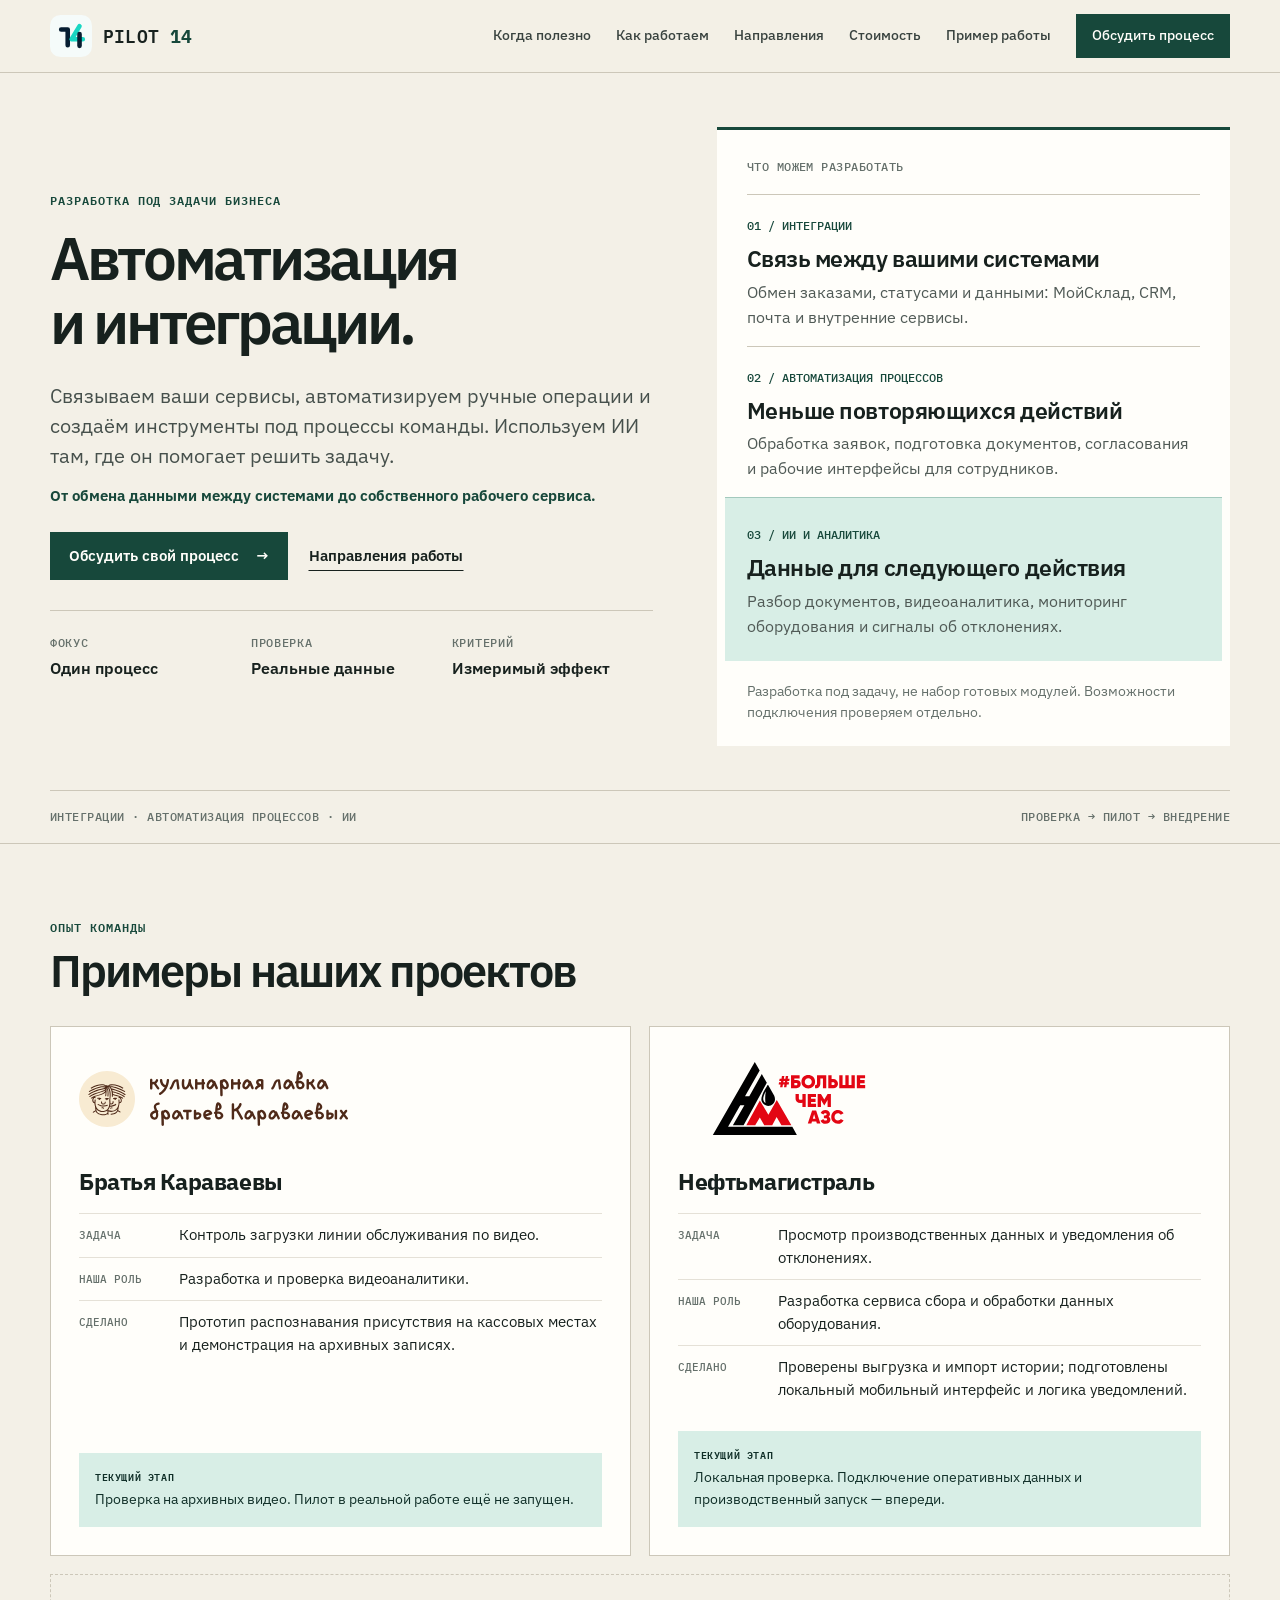
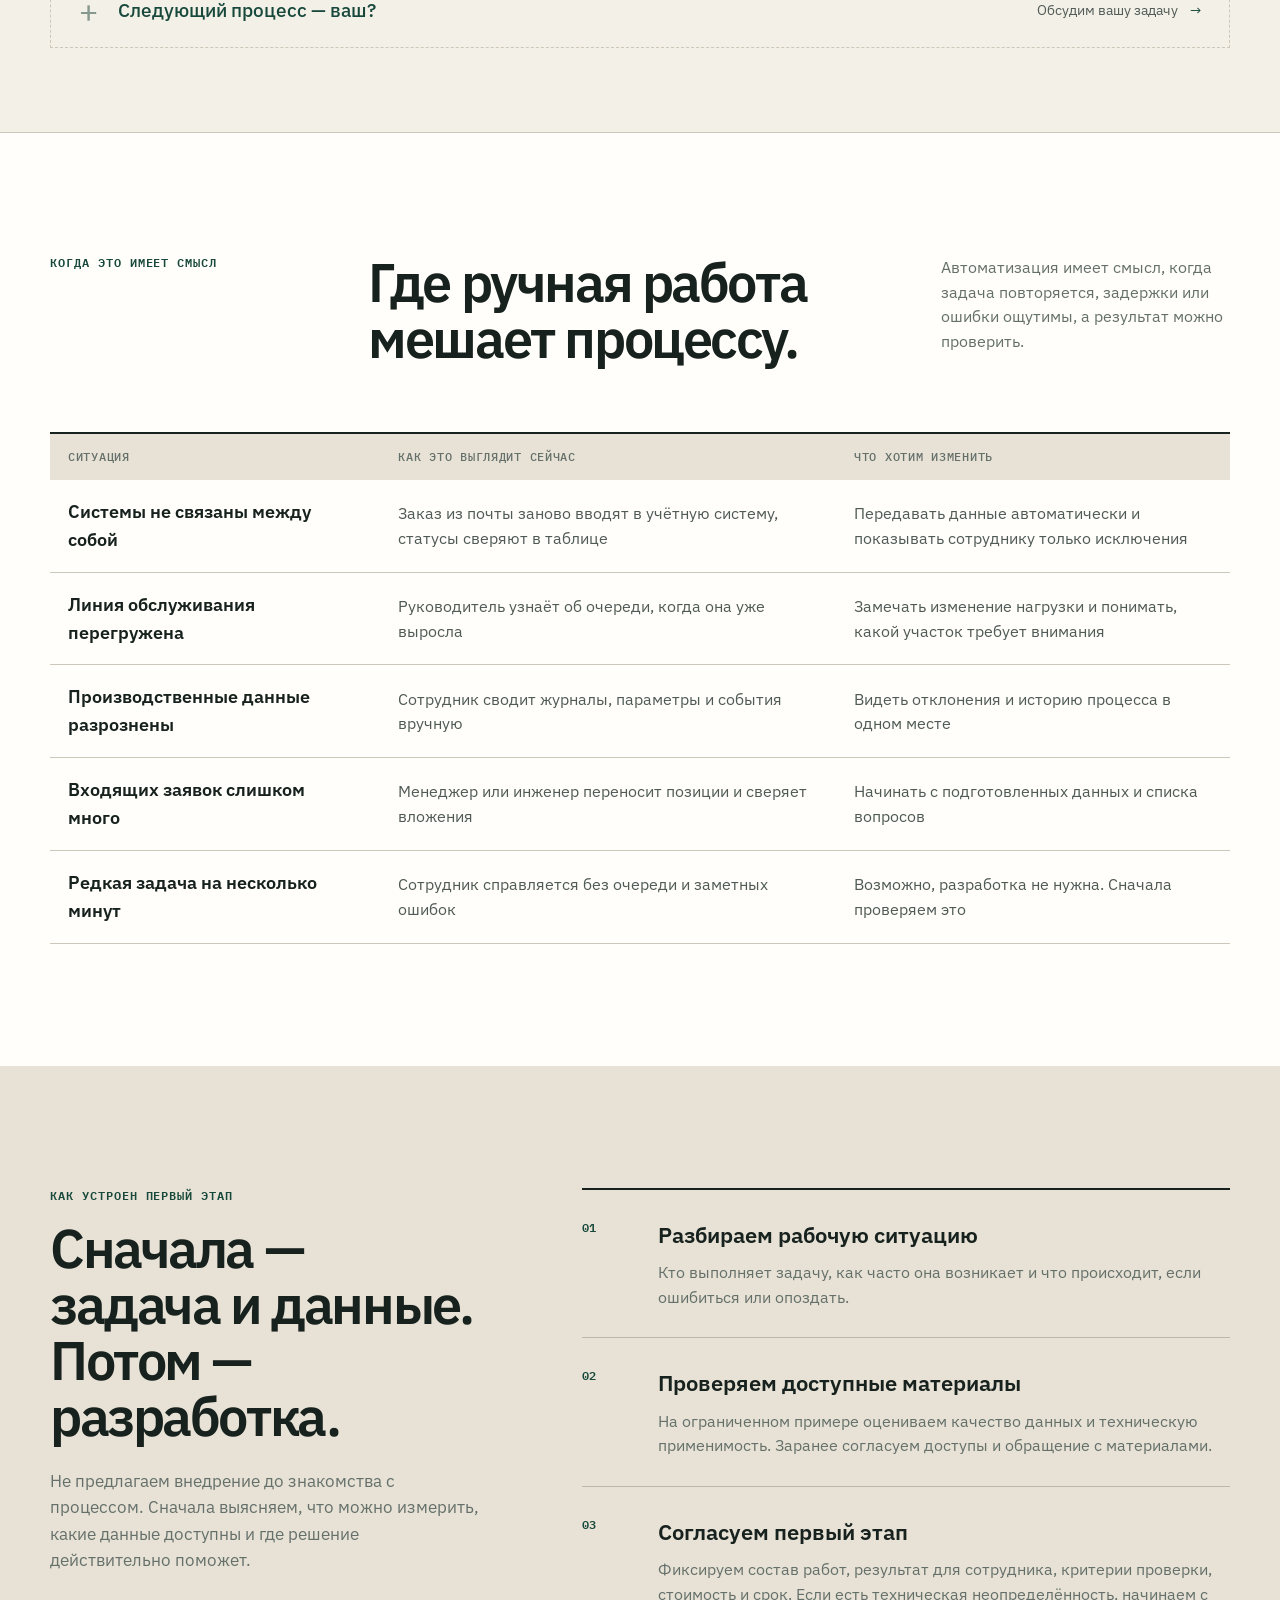
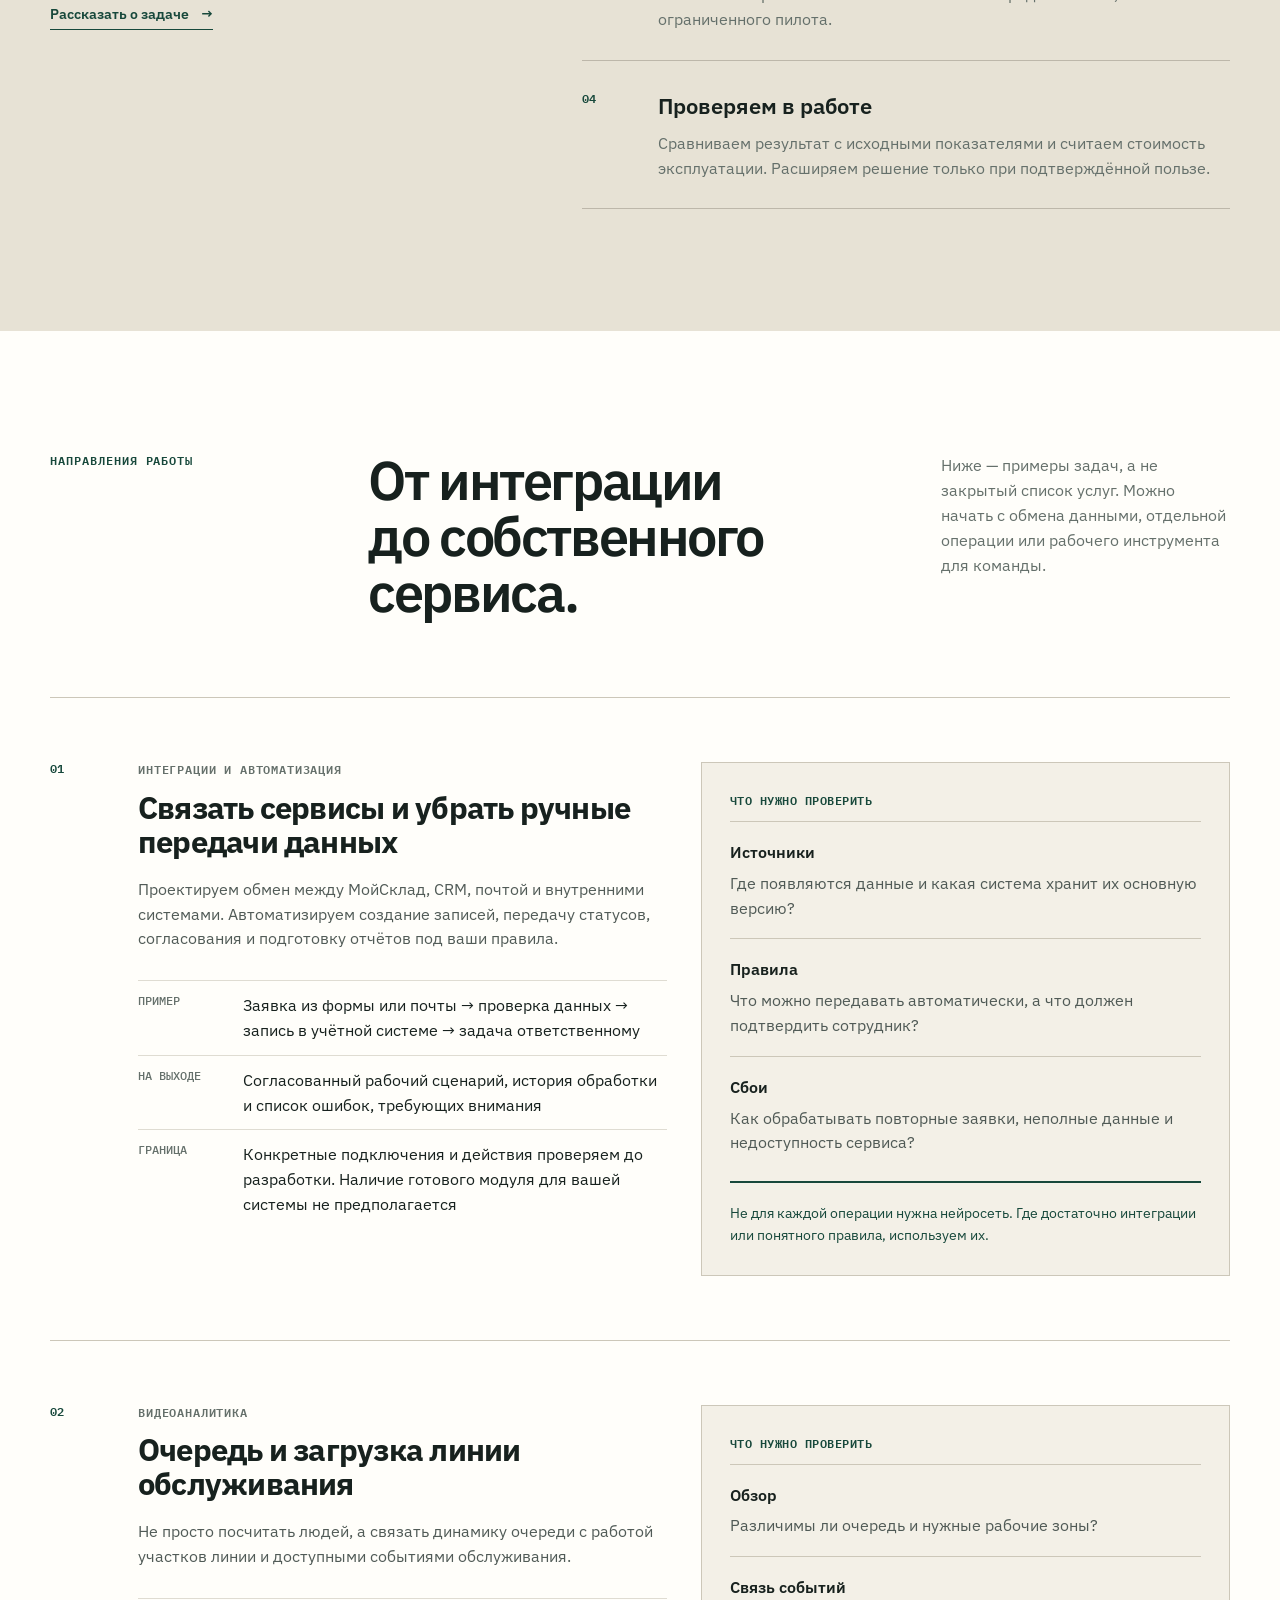
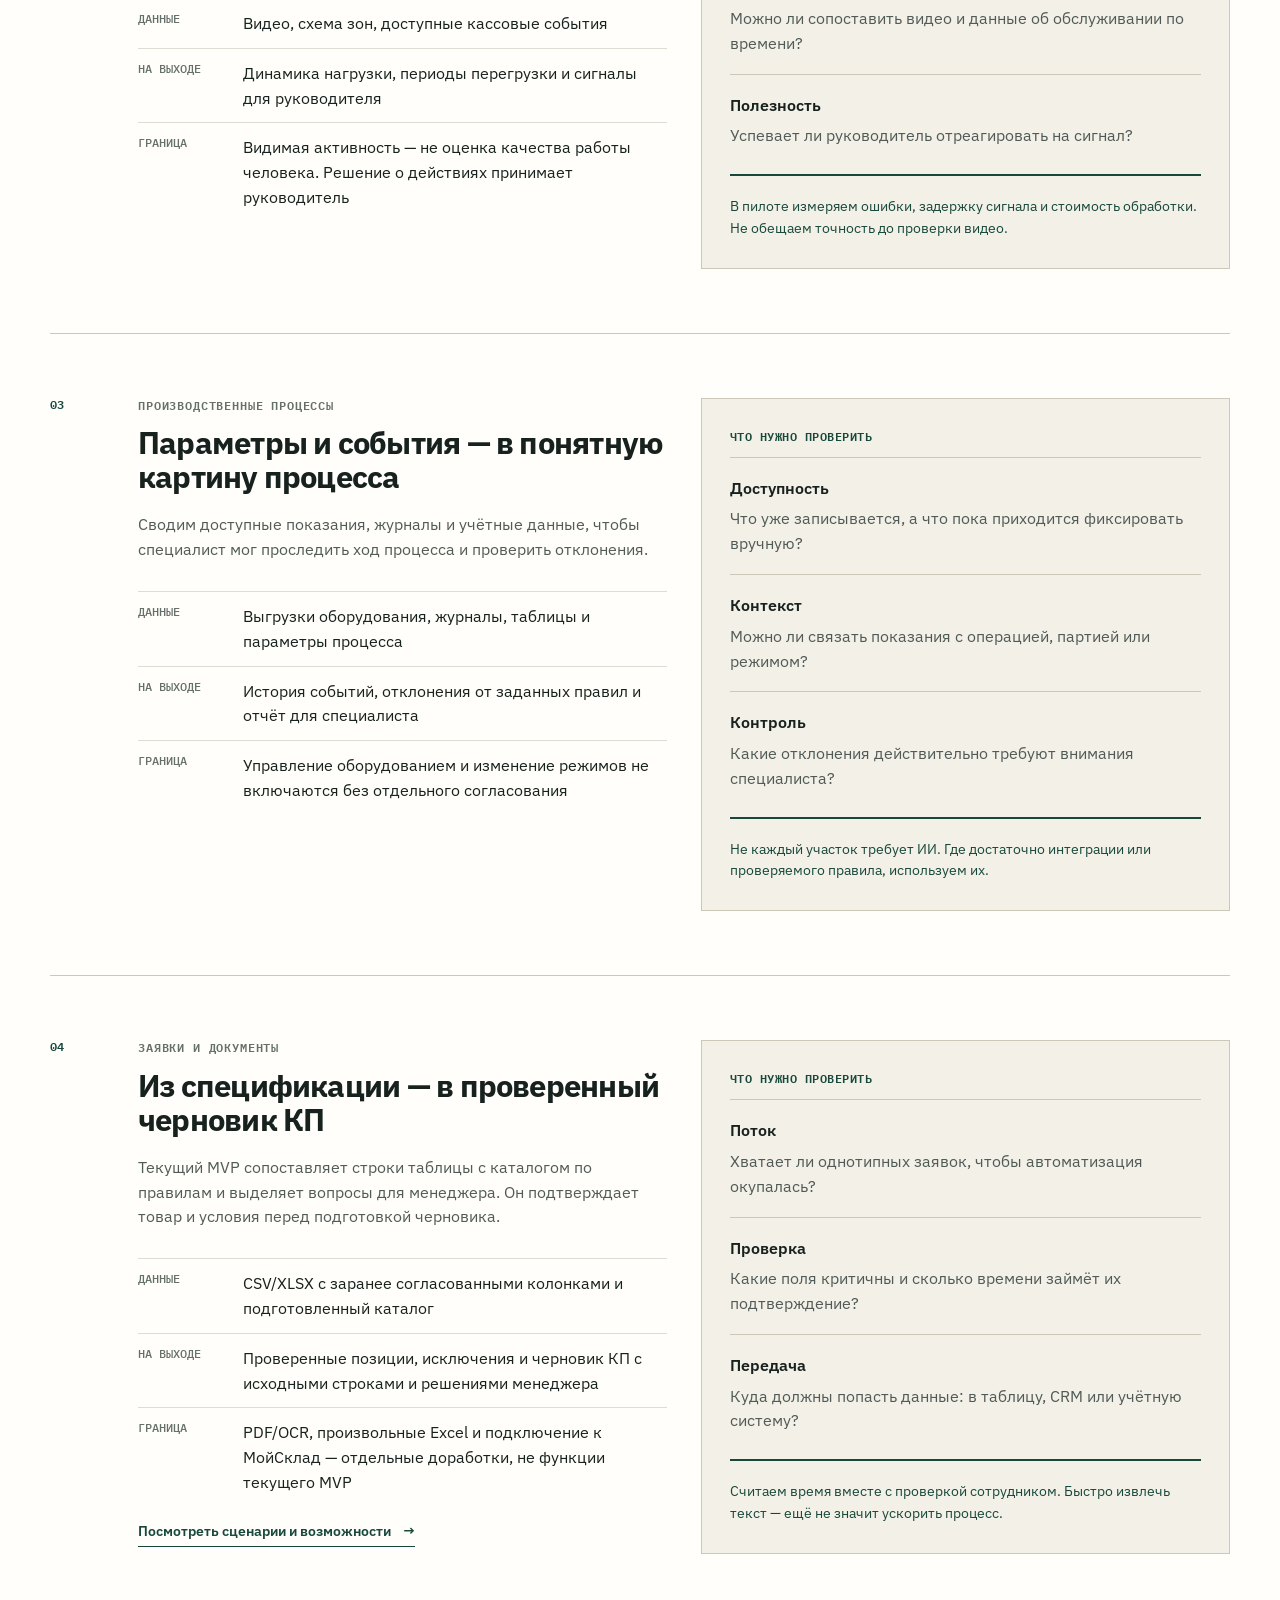
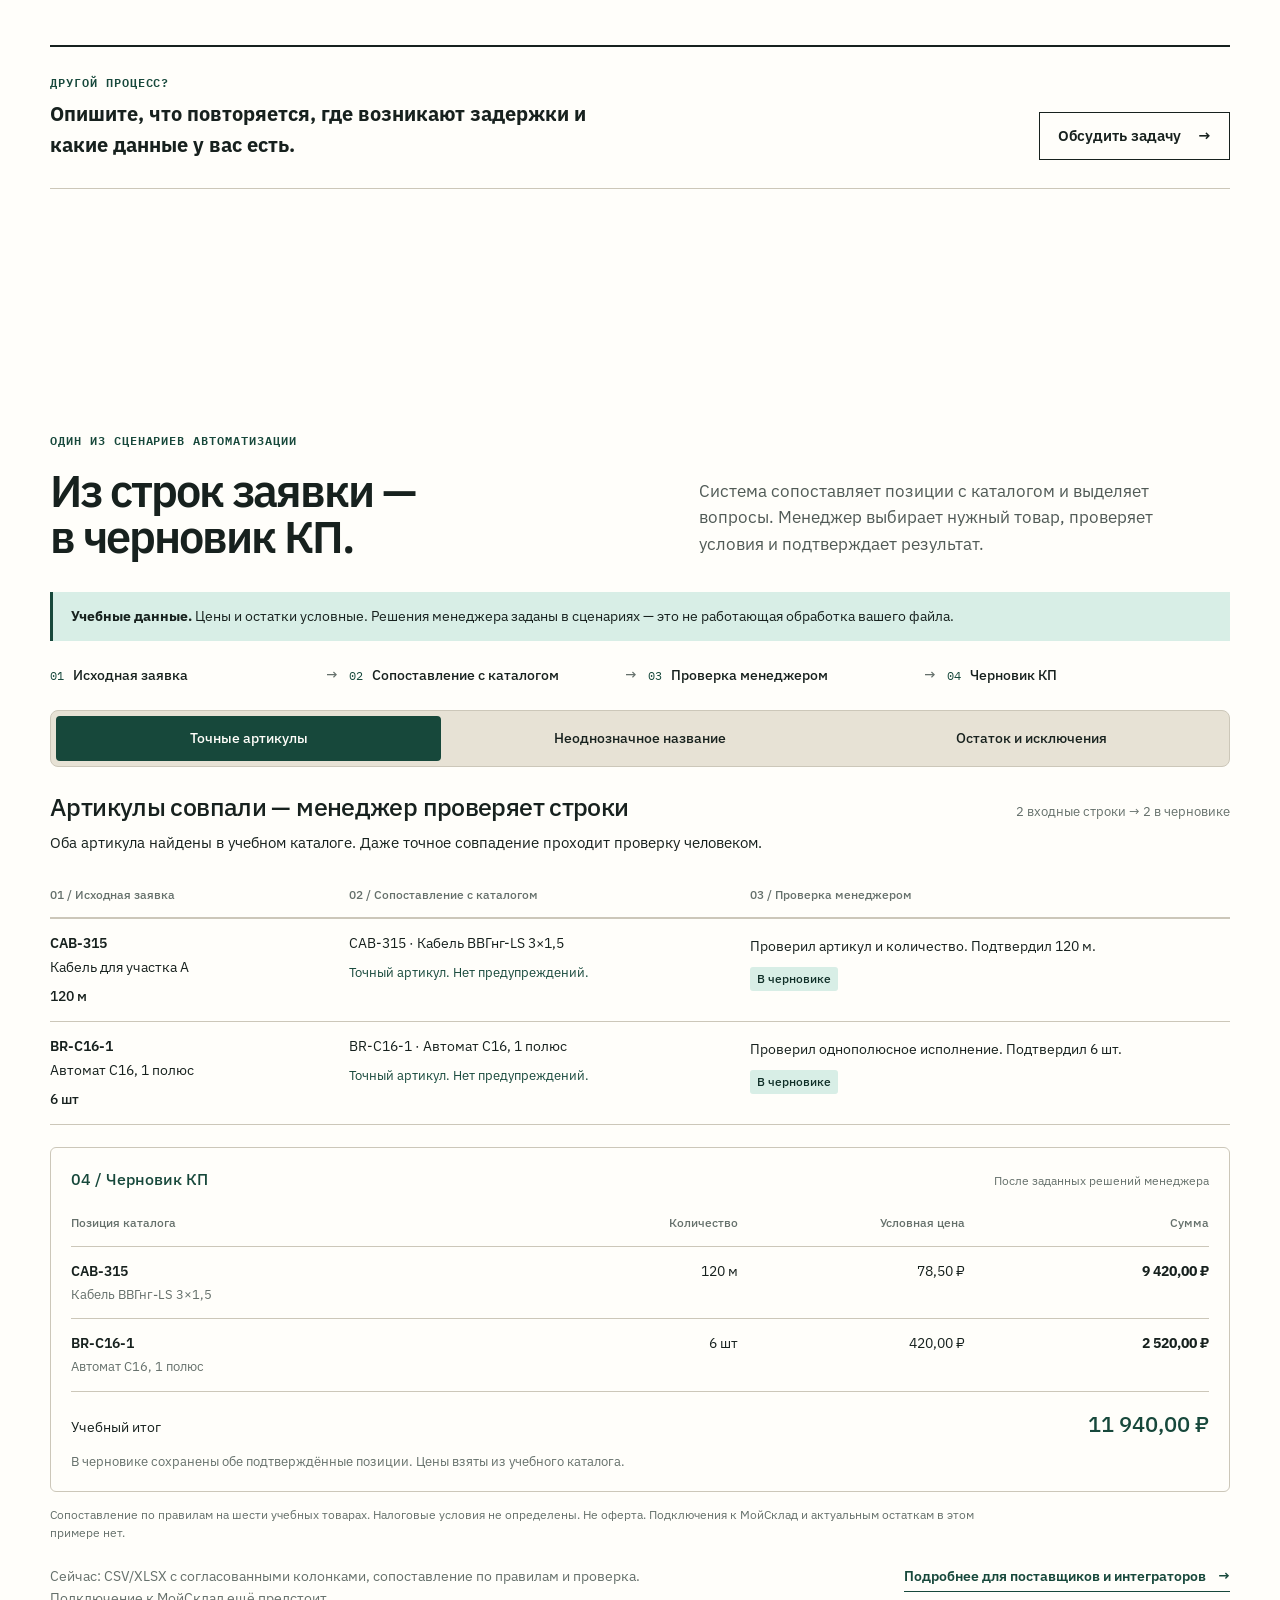
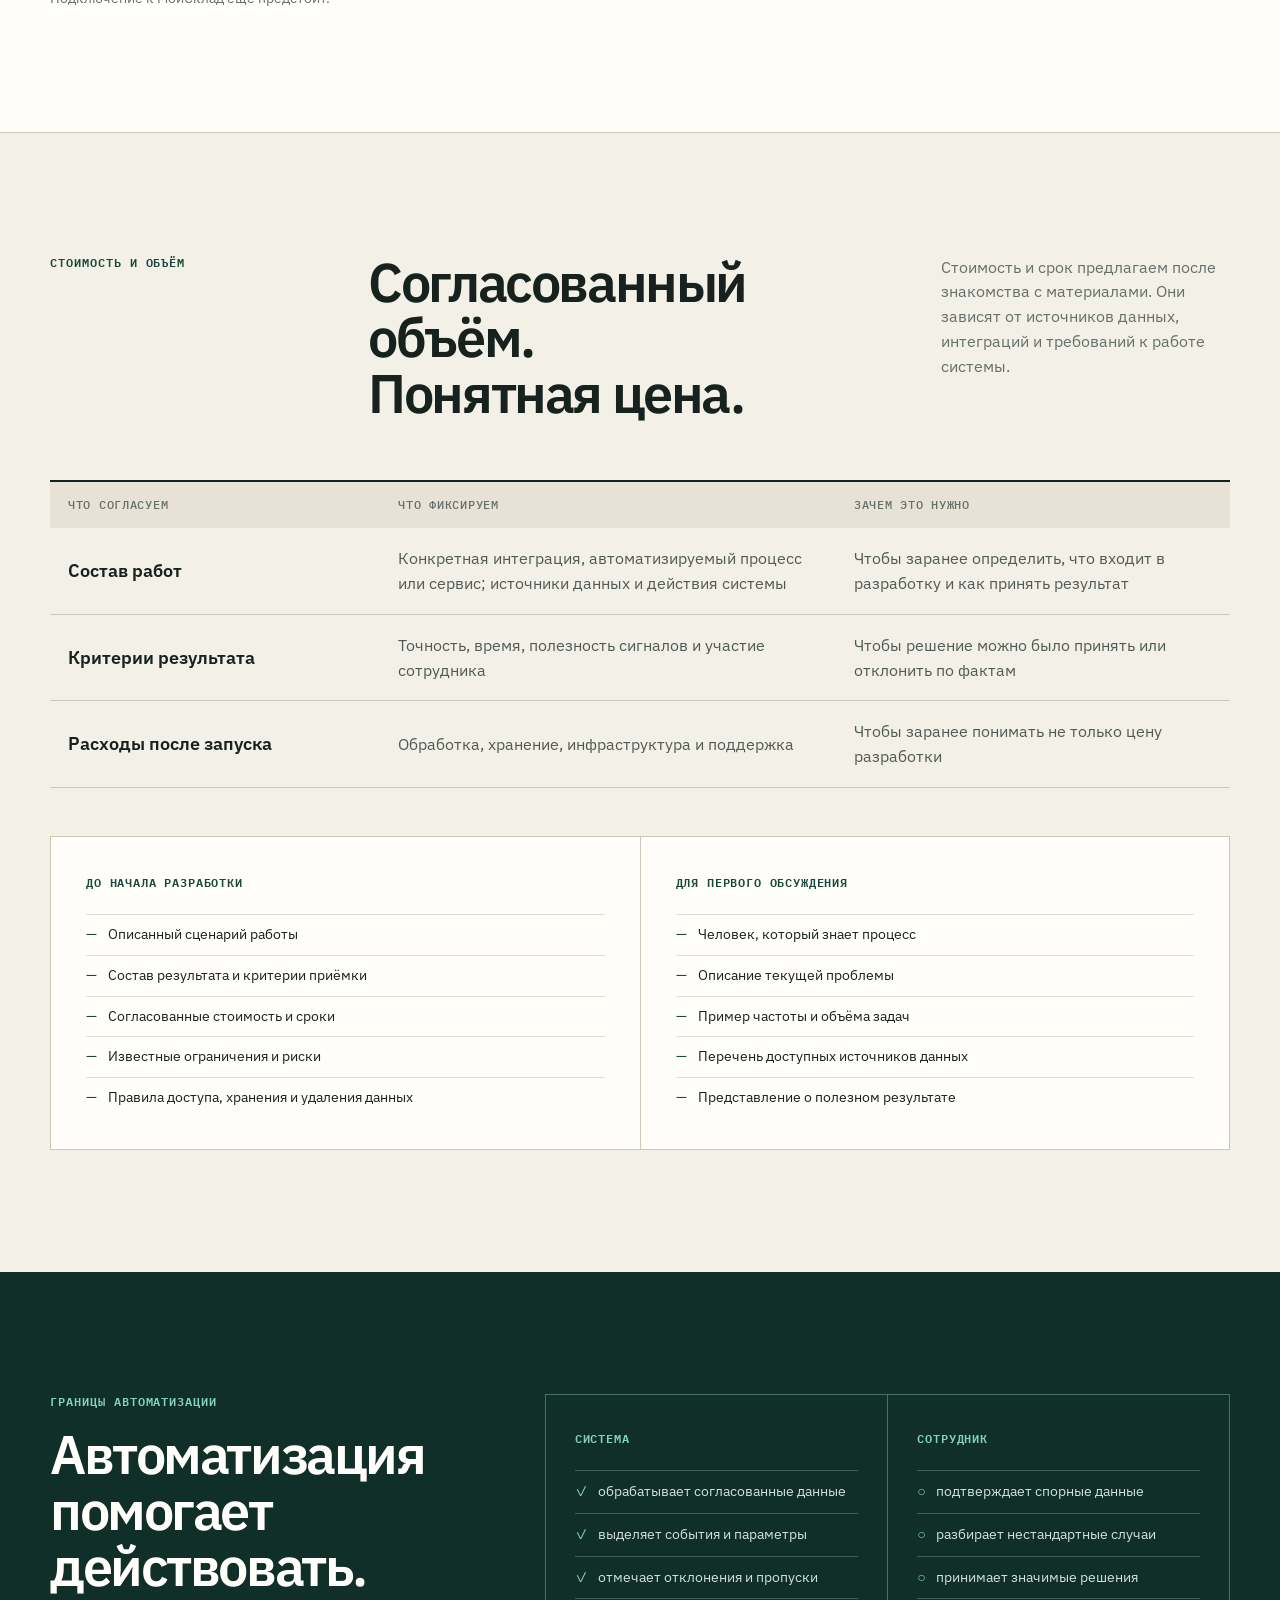
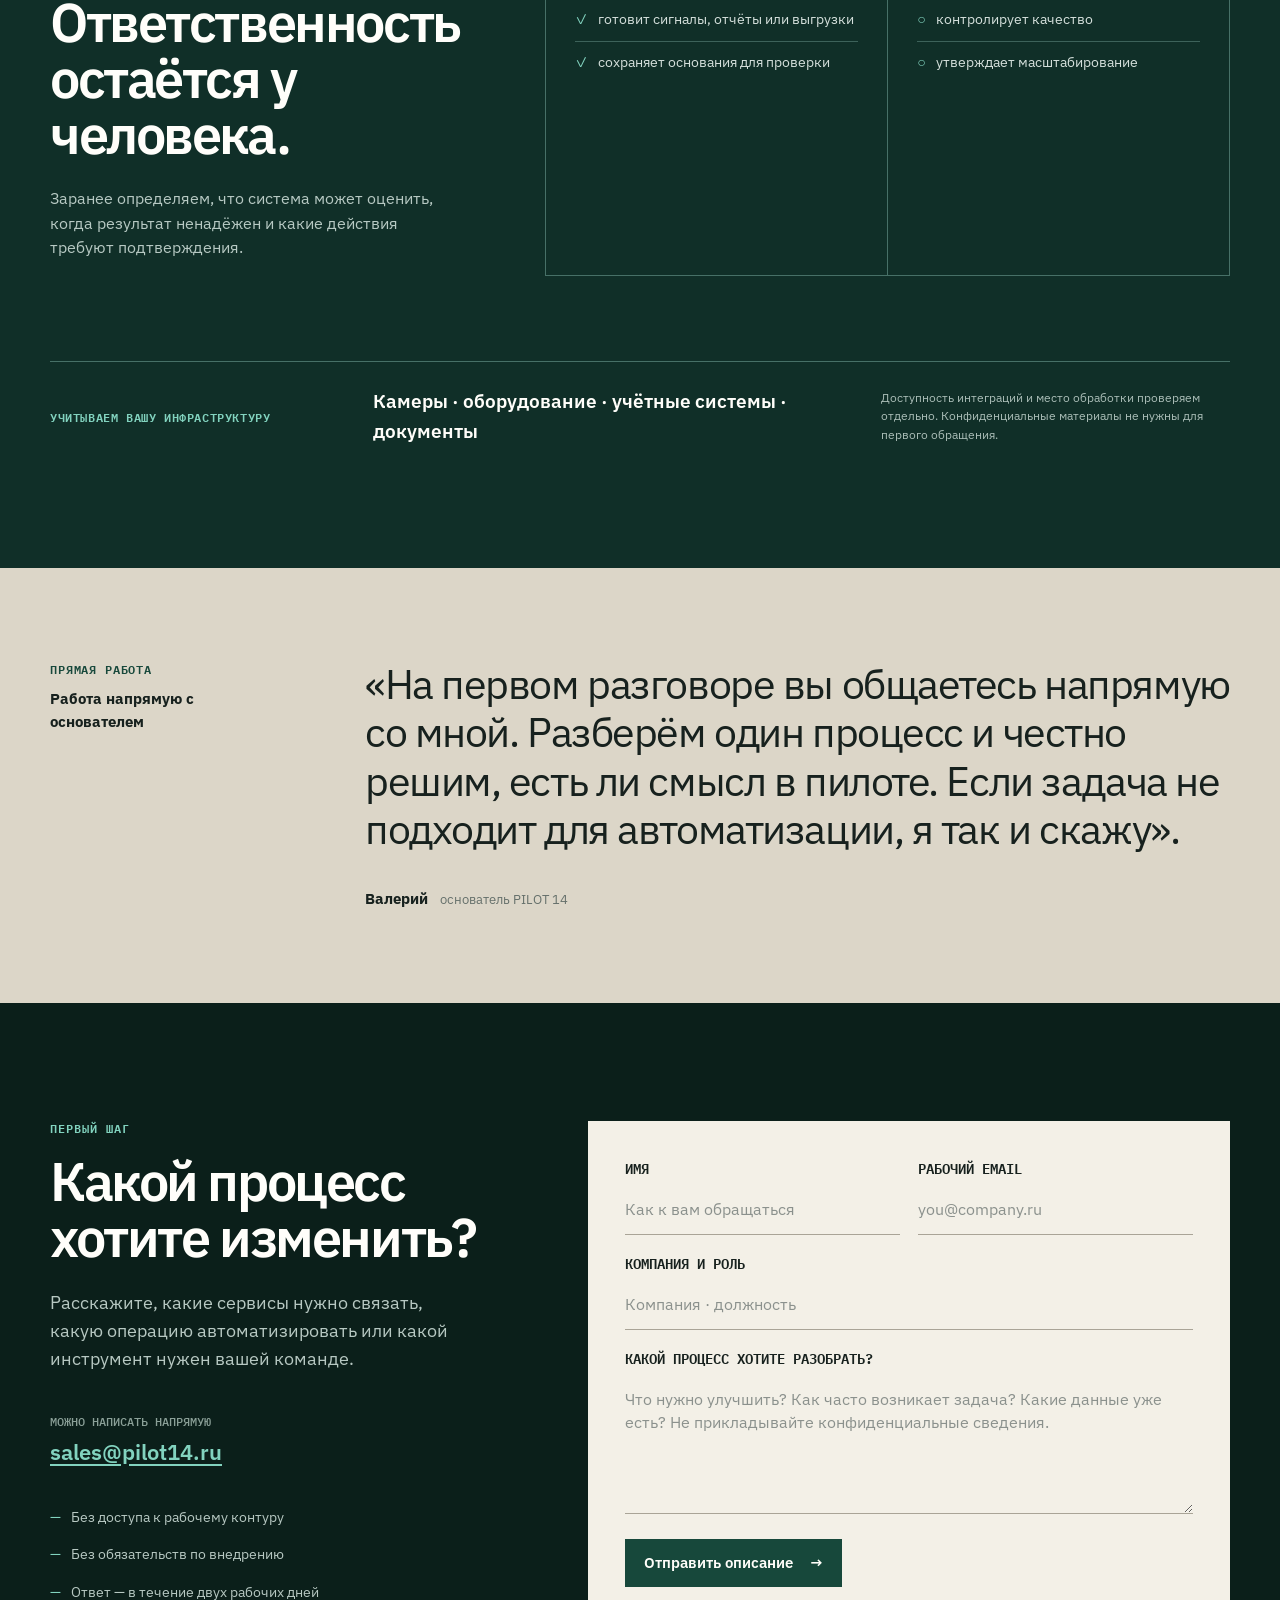
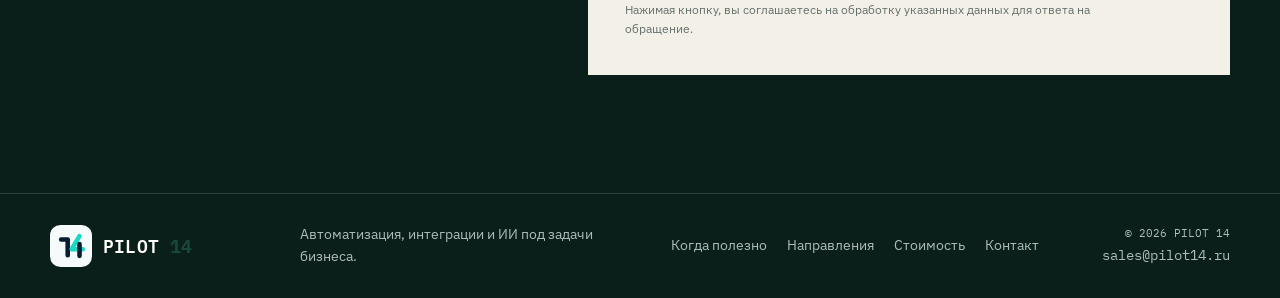
==== commit 962120d1: "Broaden homepage to custom automation and integrations" ====
--- a/index.html
+++ b/index.html
@@ -3,10 +3,10 @@
 <head>
   <meta charset="UTF-8">
   <meta name="viewport" content="width=device-width, initial-scale=1.0">
-  <meta name="description" content="PILOT 14 разрабатывает ИИ-решения для конкретных рабочих процессов: видеоаналитика, производственные данные, обработка заявок и документов. Начинаем с проверки на ваших материалах.">
+  <meta name="description" content="PILOT 14 — разработка автоматизации и интеграций под процессы бизнеса. Обмен данными между сервисами, обработка заявок, внутренние инструменты, ИИ, видеоаналитика и мониторинг оборудования.">
   <meta name="theme-color" content="#f3f0e7">
-  <meta property="og:title" content="PILOT 14 — ИИ для конкретного рабочего процесса">
-  <meta property="og:description" content="Очереди и загрузка линии, производственные данные, заявки и документы. Проверяем применимость на ваших материалах, согласуем пилот и измеряем результат.">
+  <meta property="og:title" content="PILOT 14 — автоматизация и интеграции для бизнеса">
+  <meta property="og:description" content="Связываем сервисы, автоматизируем ручные операции и разрабатываем инструменты под ваш процесс. ИИ, видеоаналитика и производственные данные — часть наших направлений.">
   <meta property="og:type" content="website">
   <meta property="og:url" content="https://pilot14.ru/">
   <meta property="og:site_name" content="PILOT 14">
@@ -17,7 +17,7 @@
   <link href="https://fonts.googleapis.com/css2?family=IBM+Plex+Mono:wght@400;500;600&amp;family=IBM+Plex+Sans:wght@400;500;600;700&amp;display=swap" rel="stylesheet">
   <link rel="stylesheet" href="styles.css?v=20261026-examples">
   <link rel="stylesheet" href="assets/spec-demo.css?v=20261026">
-  <title>PILOT 14 — ИИ для конкретного рабочего процесса</title>
+  <title>PILOT 14 — автоматизация и интеграции для бизнеса</title>
 </head>
 <body>
   <a class="skip-link" href="#main">К содержанию</a>
@@ -32,7 +32,7 @@
       <nav class="nav" id="nav" aria-label="Основная навигация">
         <a href="#fit">Когда полезно</a>
         <a href="#process">Как работаем</a>
-        <a href="#cases">Задачи</a>
+        <a href="#cases">Направления</a>
         <a href="#pilot">Стоимость</a>
         <a href="#spec-demo">Пример работы</a>
         <a class="nav-cta" href="#contact">Обсудить процесс</a>
@@ -44,13 +44,13 @@
     <section class="hero">
       <div class="container hero-grid">
         <div class="hero-copy reveal">
-          <p class="section-label">Разработка ИИ-решений для бизнеса</p>
-          <h1>ИИ для рабочих<br>процессов.</h1>
-          <p class="hero-lead">Разрабатываем видеоаналитику для линий обслуживания, мониторинг оборудования и обработку спецификаций.</p>
-          <p class="hero-entry">Начинаем с одной задачи и проверки на ваших материалах.</p>
+          <p class="section-label">Разработка под задачи бизнеса</p>
+          <h1>Автоматизация<br>и интеграции.</h1>
+          <p class="hero-lead">Связываем ваши сервисы, автоматизируем ручные операции и создаём инструменты под процессы команды. Используем ИИ там, где он помогает решить задачу.</p>
+          <p class="hero-entry">От обмена данными между системами до собственного рабочего сервиса.</p>
           <div class="hero-actions">
             <a class="button primary" href="#contact">Обсудить свой процесс <span>→</span></a>
-            <a class="button link-button" href="#spec-demo">Посмотреть пример</a>
+            <a class="button link-button" href="#cases">Направления работы</a>
           </div>
           <dl class="hero-facts">
             <div><dt>Фокус</dt><dd>Один процесс</dd></div>
@@ -60,15 +60,15 @@
         </div>
 
         <aside class="process-brief reveal" aria-label="Три направления разработки">
-          <p class="brief-label">ЧТО ПОЛУЧАЕТ СОТРУДНИК</p>
-          <div class="brief-stage"><span>01 / ВИДЕОАНАЛИТИКА</span><h2>События на линии обслуживания</h2><p>Наблюдаемая загрузка участков и эпизоды для проверки руководителем.</p></div>
-          <div class="brief-stage"><span>02 / ПРОИЗВОДСТВО</span><h2>История работы оборудования</h2><p>Параметры и события в одном интерфейсе, отклонения от согласованных правил.</p></div>
-          <div class="brief-stage brief-result"><span>03 / СПЕЦИФИКАЦИИ</span><h2>Проверенный черновик КП</h2><p>Позиции из таблицы сопоставлены с каталогом. Спорные строки подтверждает менеджер.</p></div>
-          <p class="brief-footnote">Состав решения и интеграции согласуем под ваш процесс.</p>
+          <p class="brief-label">ЧТО МОЖЕМ РАЗРАБОТАТЬ</p>
+          <div class="brief-stage"><span>01 / ИНТЕГРАЦИИ</span><h2>Связь между вашими системами</h2><p>Обмен заказами, статусами и данными: МойСклад, CRM, почта и внутренние сервисы.</p></div>
+          <div class="brief-stage"><span>02 / АВТОМАТИЗАЦИЯ ПРОЦЕССОВ</span><h2>Меньше повторяющихся действий</h2><p>Обработка заявок, подготовка документов, согласования и рабочие интерфейсы для сотрудников.</p></div>
+          <div class="brief-stage brief-result"><span>03 / ИИ И АНАЛИТИКА</span><h2>Данные для следующего действия</h2><p>Разбор документов, видеоаналитика, мониторинг оборудования и сигналы об отклонениях.</p></div>
+          <p class="brief-footnote">Разработка под задачу, не набор готовых модулей. Возможности подключения проверяем отдельно.</p>
         </aside>
       </div>
       <div class="container scope-line">
-        <span>Видеоаналитика · производство · документы</span>
+        <span>Интеграции · автоматизация процессов · ИИ</span>
         <span>Проверка → пилот → внедрение</span>
       </div>
     </section>
@@ -77,7 +77,7 @@
       <div class="container">
         <div class="clients-heading reveal">
           <p class="section-label">Опыт команды</p>
-          <h2 id="clients-title">Над чем работаем</h2>
+          <h2 id="clients-title">Примеры наших проектов</h2>
         </div>
         <div class="clients-grid">
           <article class="client-card client-experience reveal">
@@ -113,28 +113,21 @@
       </div>
     </section>
 
-    <section class="section specification-section" id="spec-demo" aria-labelledby="spec-demo-title">
-      <div class="container">
-        <div class="demo-heading">
-          <div><p class="section-label">Пример работы · документы</p><h2 id="spec-demo-title">Из строк заявки —<br>в черновик КП.</h2></div>
-          <p>Система сопоставляет позиции с каталогом и выделяет вопросы. Менеджер выбирает нужный товар, проверяет условия и подтверждает результат.</p>
-        </div>
-        <div data-spec-demo></div>
-        <noscript><p>Для переключения трёх учебных сценариев включите JavaScript. MVP сопоставляет согласованные CSV/XLSX с каталогом; спорные строки проверяет менеджер.</p></noscript>
-        <div class="demo-followup"><p>Сейчас: CSV/XLSX с согласованными колонками, сопоставление по правилам и проверка. Подключение к МойСклад ещё предстоит.</p><a class="text-link" href="/specifications/">Подробнее для поставщиков и интеграторов <span>→</span></a></div>
-      </div>
-    </section>
-
     <section class="section fit-section" id="fit">
       <div class="container">
         <div class="heading-row reveal">
           <p class="section-label">Когда это имеет смысл</p>
-          <h2>Данные есть.<br>Увидеть проблему вовремя — сложно.</h2>
+          <h2>Где ручная работа<br>мешает процессу.</h2>
           <p>Автоматизация имеет смысл, когда задача повторяется, задержки или ошибки ощутимы, а результат можно проверить.</p>
         </div>
 
           <div class="process-ledger reveal">
             <div class="ledger-head"><span>Ситуация</span><span>Как это выглядит сейчас</span><span>Что хотим изменить</span></div>
+            <div class="ledger-row">
+              <strong>Системы не связаны между собой</strong>
+              <span>Заказ из почты заново вводят в учётную систему, статусы сверяют в таблице</span>
+              <span>Передавать данные автоматически и показывать сотруднику только исключения</span>
+            </div>
             <div class="ledger-row">
               <strong>Линия обслуживания перегружена</strong>
               <span>Руководитель узнаёт об очереди, когда она уже выросла</span>
@@ -171,7 +164,7 @@
         <ol class="method-steps">
           <li class="reveal"><span>01</span><div><h3>Разбираем рабочую ситуацию</h3><p>Кто выполняет задачу, как часто она возникает и что происходит, если ошибиться или опоздать.</p></div></li>
           <li class="reveal"><span>02</span><div><h3>Проверяем доступные материалы</h3><p>На ограниченном примере оцениваем качество данных и техническую применимость. Заранее согласуем доступы и обращение с материалами.</p></div></li>
-          <li class="reveal"><span>03</span><div><h3>Согласуем пилот</h3><p>Фиксируем один сценарий, результат для сотрудника, критерии проверки, стоимость и срок. Отдельно обозначаем ограничения.</p></div></li>
+          <li class="reveal"><span>03</span><div><h3>Согласуем первый этап</h3><p>Фиксируем состав работ, результат для сотрудника, критерии проверки, стоимость и срок. Если есть техническая неопределённость, начинаем с ограниченного пилота.</p></div></li>
           <li class="reveal"><span>04</span><div><h3>Проверяем в работе</h3><p>Сравниваем результат с исходными показателями и считаем стоимость эксплуатации. Расширяем решение только при подтверждённой пользе.</p></div></li>
         </ol>
       </div>
@@ -181,12 +174,31 @@
       <div class="container">
         <div class="heading-row cases-heading reveal">
           <p class="section-label">Направления работы</p>
-          <h2>Три типа задач.<br>Один подход к проверке.</h2>
-          <p>Это сценарии для совместной проработки, не готовые продукты и не опубликованные клиентские кейсы. Состав решения зависит от ваших данных.</p>
+          <h2>От интеграции<br>до собственного сервиса.</h2>
+          <p>Ниже — примеры задач, а не закрытый список услуг. Можно начать с обмена данными, отдельной операции или рабочего инструмента для команды.</p>
         </div>
 
         <article class="case-study reveal">
           <div class="case-index">01</div>
+          <div class="case-copy">
+            <p class="case-kicker">ИНТЕГРАЦИИ И АВТОМАТИЗАЦИЯ</p>
+            <h3>Связать сервисы и убрать ручные передачи данных</h3>
+            <p class="case-lead">Проектируем обмен между МойСклад, CRM, почтой и внутренними системами. Автоматизируем создание записей, передачу статусов, согласования и подготовку отчётов под ваши правила.</p>
+            <dl class="case-details">
+              <div><dt>Пример</dt><dd>Заявка из формы или почты → проверка данных → запись в учётной системе → задача ответственному</dd></div>
+              <div><dt>На выходе</dt><dd>Согласованный рабочий сценарий, история обработки и список ошибок, требующих внимания</dd></div>
+              <div><dt>Граница</dt><dd>Конкретные подключения и действия проверяем до разработки. Наличие готового модуля для вашей системы не предполагается</dd></div>
+            </dl>
+          </div>
+          <div class="scenario-sheet">
+            <p class="scenario-label">ЧТО НУЖНО ПРОВЕРИТЬ</p>
+            <dl><div><dt>Источники</dt><dd>Где появляются данные и какая система хранит их основную версию?</dd></div><div><dt>Правила</dt><dd>Что можно передавать автоматически, а что должен подтвердить сотрудник?</dd></div><div><dt>Сбои</dt><dd>Как обрабатывать повторные заявки, неполные данные и недоступность сервиса?</dd></div></dl>
+            <p class="scenario-note">Не для каждой операции нужна нейросеть. Где достаточно интеграции или понятного правила, используем их.</p>
+          </div>
+        </article>
+
+        <article class="case-study reveal">
+          <div class="case-index">02</div>
           <div class="case-copy">
             <p class="case-kicker">ВИДЕОАНАЛИТИКА</p>
             <h3>Очередь и загрузка линии обслуживания</h3>
@@ -205,7 +217,7 @@
         </article>
 
         <article class="case-study reveal">
-          <div class="case-index">02</div>
+          <div class="case-index">03</div>
           <div class="case-copy">
             <p class="case-kicker">ПРОИЗВОДСТВЕННЫЕ ПРОЦЕССЫ</p>
             <h3>Параметры и события — в понятную картину процесса</h3>
@@ -224,7 +236,7 @@
         </article>
 
         <article class="case-study reveal">
-          <div class="case-index">03</div>
+          <div class="case-index">04</div>
           <div class="case-copy">
             <p class="case-kicker">ЗАЯВКИ И ДОКУМЕНТЫ</p>
             <h3>Из спецификации — в проверенный черновик КП</h3>
@@ -250,17 +262,29 @@
       </div>
     </section>
 
+    <section class="section specification-section" id="spec-demo" aria-labelledby="spec-demo-title">
+      <div class="container">
+        <div class="demo-heading">
+          <div><p class="section-label">Один из сценариев автоматизации</p><h2 id="spec-demo-title">Из строк заявки —<br>в черновик КП.</h2></div>
+          <p>Система сопоставляет позиции с каталогом и выделяет вопросы. Менеджер выбирает нужный товар, проверяет условия и подтверждает результат.</p>
+        </div>
+        <div data-spec-demo></div>
+        <noscript><p>Для переключения трёх учебных сценариев включите JavaScript. MVP сопоставляет согласованные CSV/XLSX с каталогом; спорные строки проверяет менеджер.</p></noscript>
+        <div class="demo-followup"><p>Сейчас: CSV/XLSX с согласованными колонками, сопоставление по правилам и проверка. Подключение к МойСклад ещё предстоит.</p><a class="text-link" href="/specifications/">Подробнее для поставщиков и интеграторов <span>→</span></a></div>
+      </div>
+    </section>
+
     <section class="section pilot-section" id="pilot">
       <div class="container">
         <div class="pilot-heading reveal">
           <p class="section-label">Стоимость и объём</p>
-          <h2>Один пилот.<br>Понятный объём и цена.</h2>
+          <h2>Согласованный объём.<br>Понятная цена.</h2>
           <p>Стоимость и срок предлагаем после знакомства с материалами. Они зависят от источников данных, интеграций и требований к работе системы.</p>
         </div>
 
         <div class="process-ledger reveal">
           <div class="ledger-head"><span>Что согласуем</span><span>Что фиксируем</span><span>Зачем это нужно</span></div>
-          <div class="ledger-row"><strong>Граница пилота</strong><span>Одна точка, линия или тип входящих задач; конкретные источники данных</span><span>Чтобы проверить решение на ограниченном объёме</span></div>
+          <div class="ledger-row"><strong>Состав работ</strong><span>Конкретная интеграция, автоматизируемый процесс или сервис; источники данных и действия системы</span><span>Чтобы заранее определить, что входит в разработку и как принять результат</span></div>
           <div class="ledger-row"><strong>Критерии результата</strong><span>Точность, время, полезность сигналов и участие сотрудника</span><span>Чтобы решение можно было принять или отклонить по фактам</span></div>
           <div class="ledger-row"><strong>Расходы после запуска</strong><span>Обработка, хранение, инфраструктура и поддержка</span><span>Чтобы заранее понимать не только цену разработки</span></div>
         </div>
@@ -312,7 +336,7 @@
         <div class="contact-copy reveal">
           <p class="section-label">Первый шаг</p>
           <h2>Какой процесс хотите изменить?</h2>
-          <p>Расскажите, что происходит сейчас, где возникают задержки или ошибки и что должен получать сотрудник вместо ручной работы.</p>
+          <p>Расскажите, какие сервисы нужно связать, какую операцию автоматизировать или какой инструмент нужен вашей команде.</p>
           <div class="contact-direct">
             <span>Можно написать напрямую</span>
             <a href="mailto:sales@pilot14.ru">sales@pilot14.ru</a>
@@ -340,8 +364,8 @@
   <footer class="site-footer">
     <div class="container footer-grid">
       <a class="brand footer-brand" href="#top"><img src="assets/logo-mark.svg" alt="" width="42" height="42"><span>PILOT <strong>14</strong></span></a>
-      <p>ИИ-решения для конкретных рабочих процессов.</p>
-      <nav aria-label="Навигация в подвале"><a href="#fit">Когда полезно</a><a href="#cases">Задачи</a><a href="#pilot">Стоимость</a><a href="#contact">Контакт</a></nav>
+      <p>Автоматизация, интеграции и ИИ под задачи бизнеса.</p>
+      <nav aria-label="Навигация в подвале"><a href="#fit">Когда полезно</a><a href="#cases">Направления</a><a href="#pilot">Стоимость</a><a href="#contact">Контакт</a></nav>
       <div class="footer-meta"><span>© 2026 PILOT 14</span><a href="mailto:sales@pilot14.ru">sales@pilot14.ru</a></div>
     </div>
   </footer>
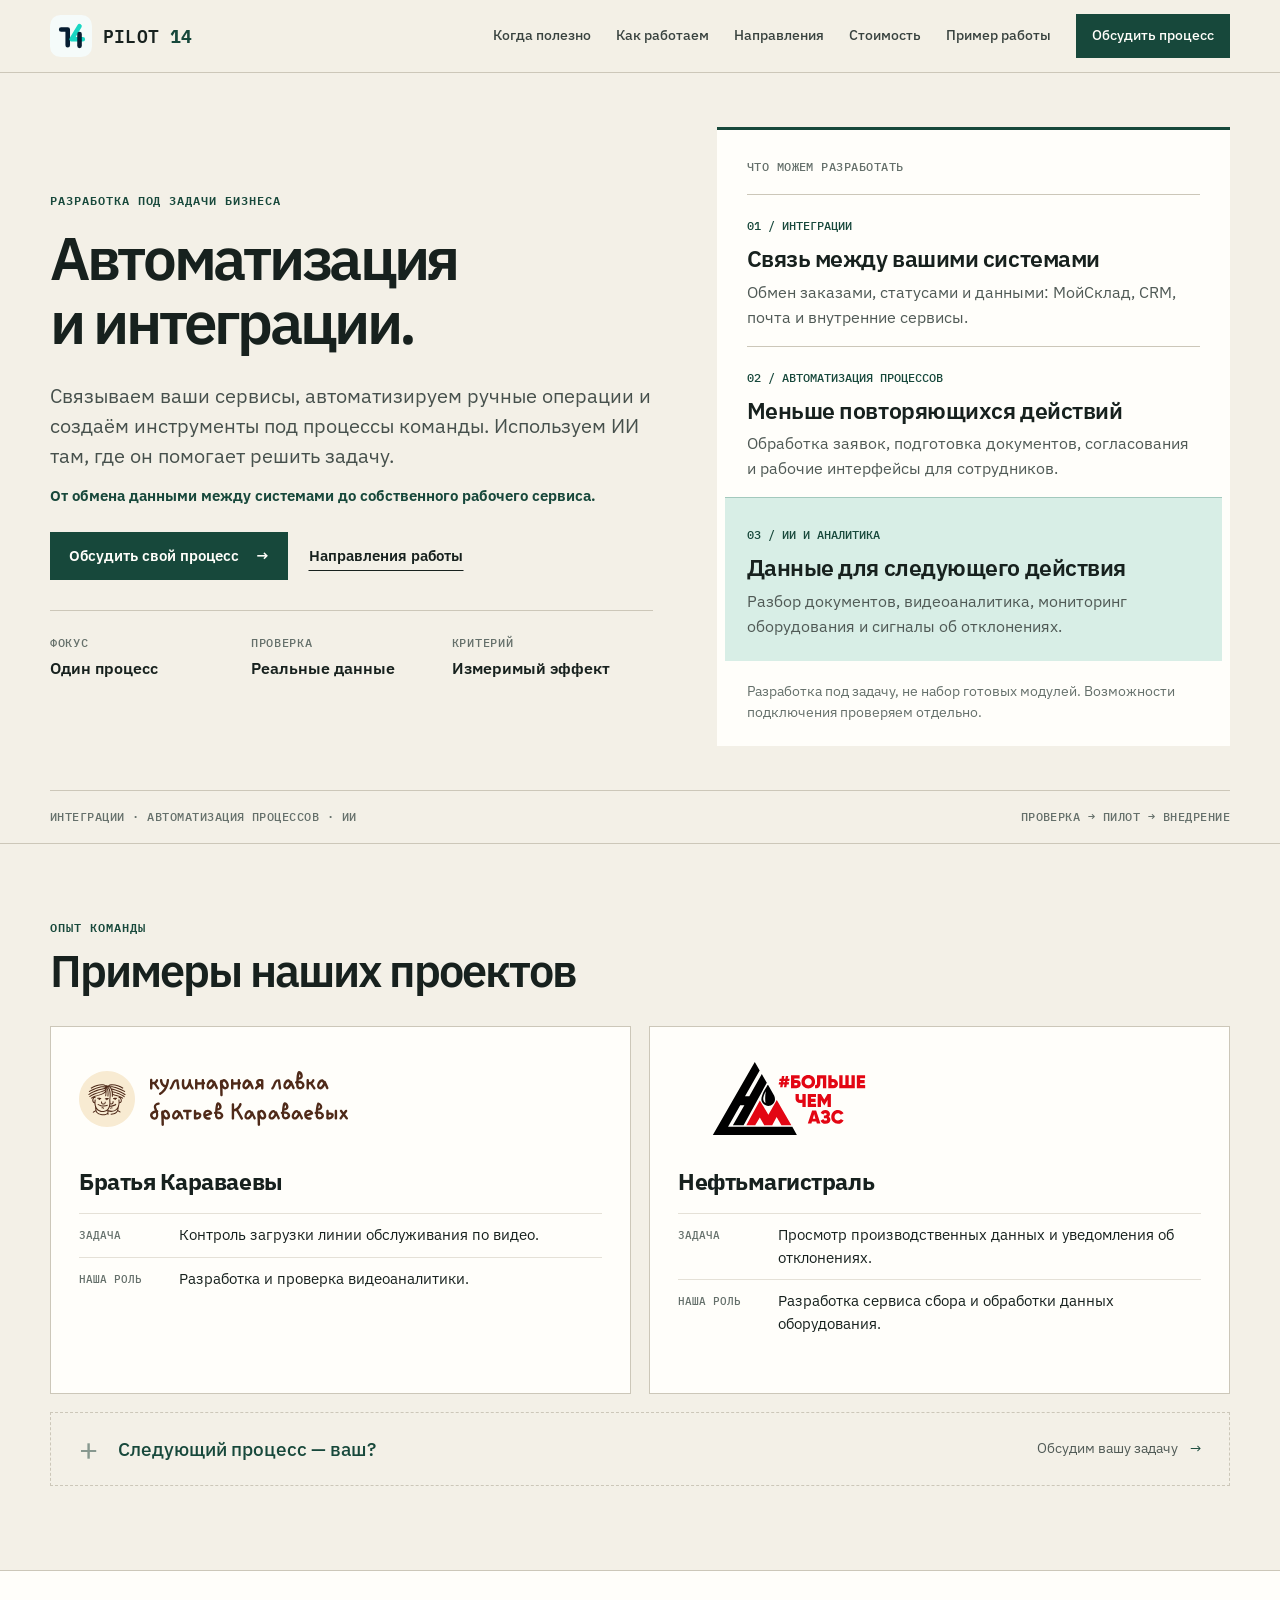
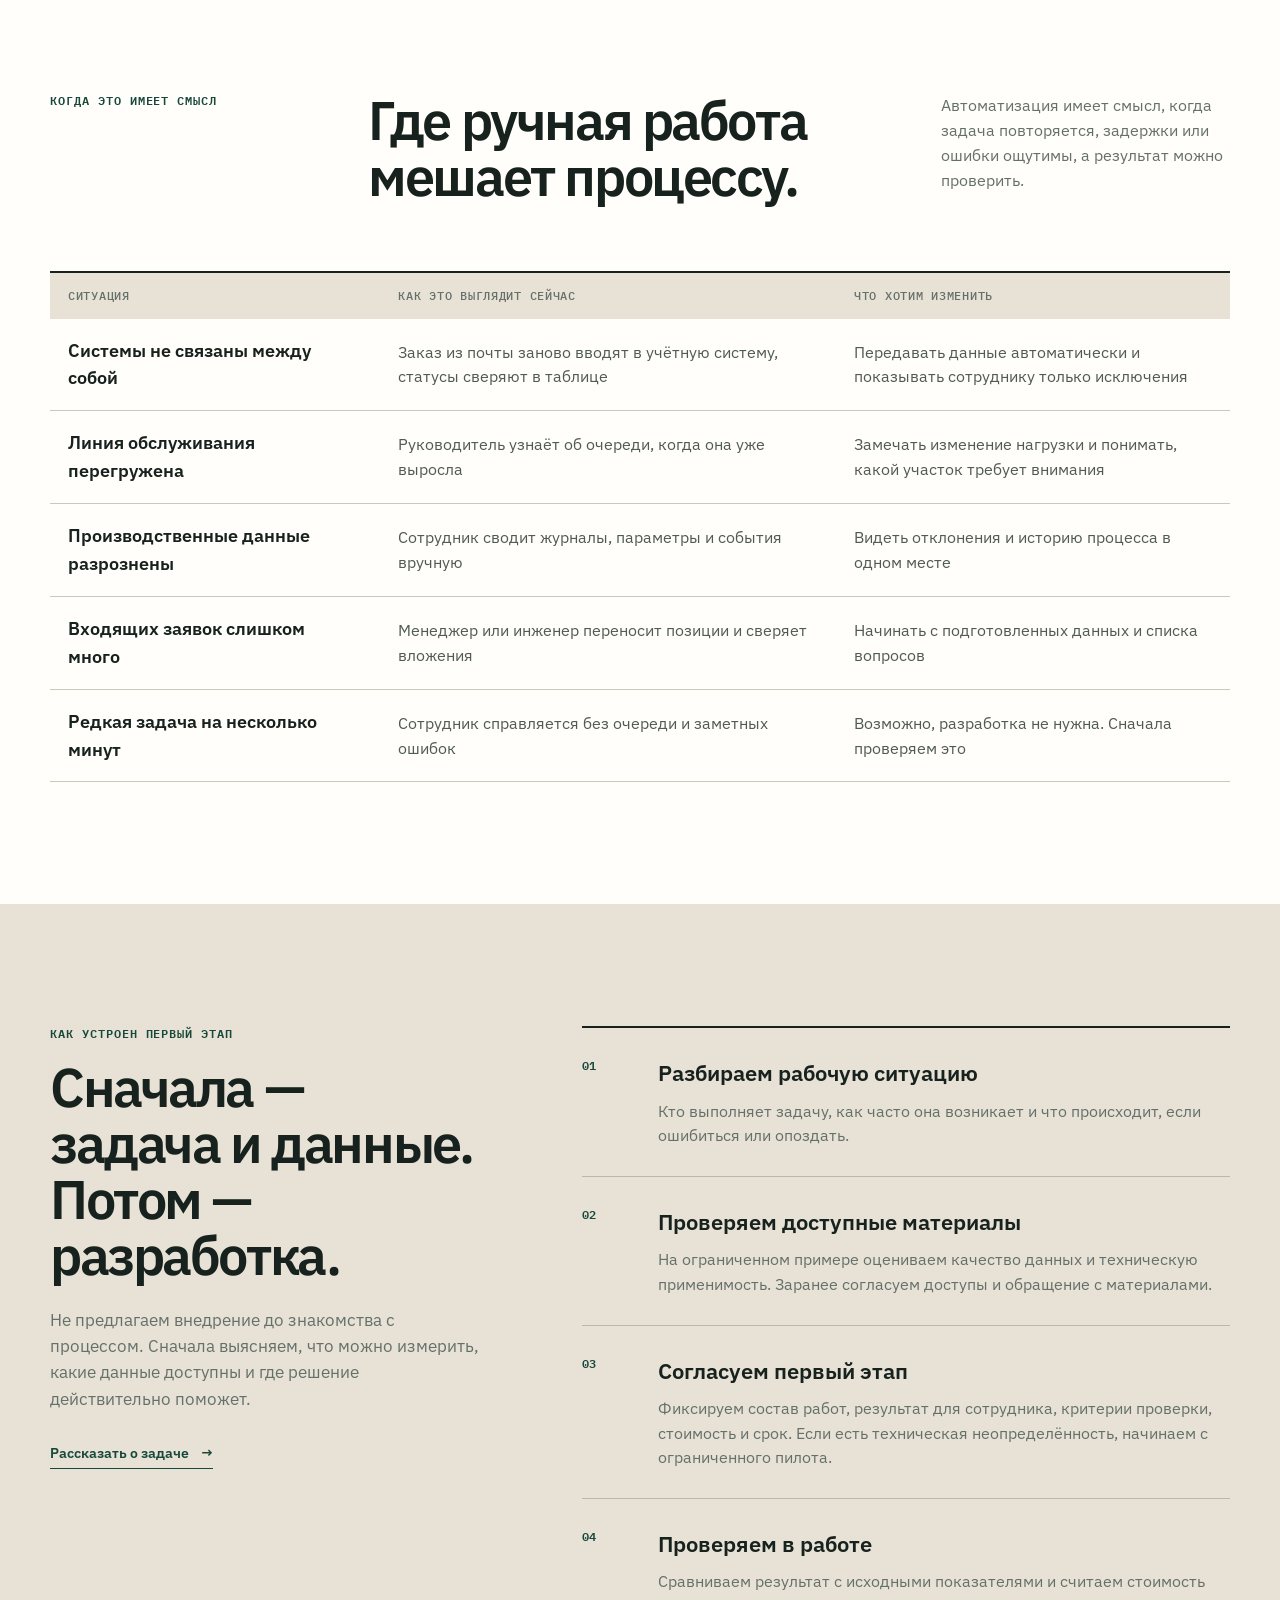
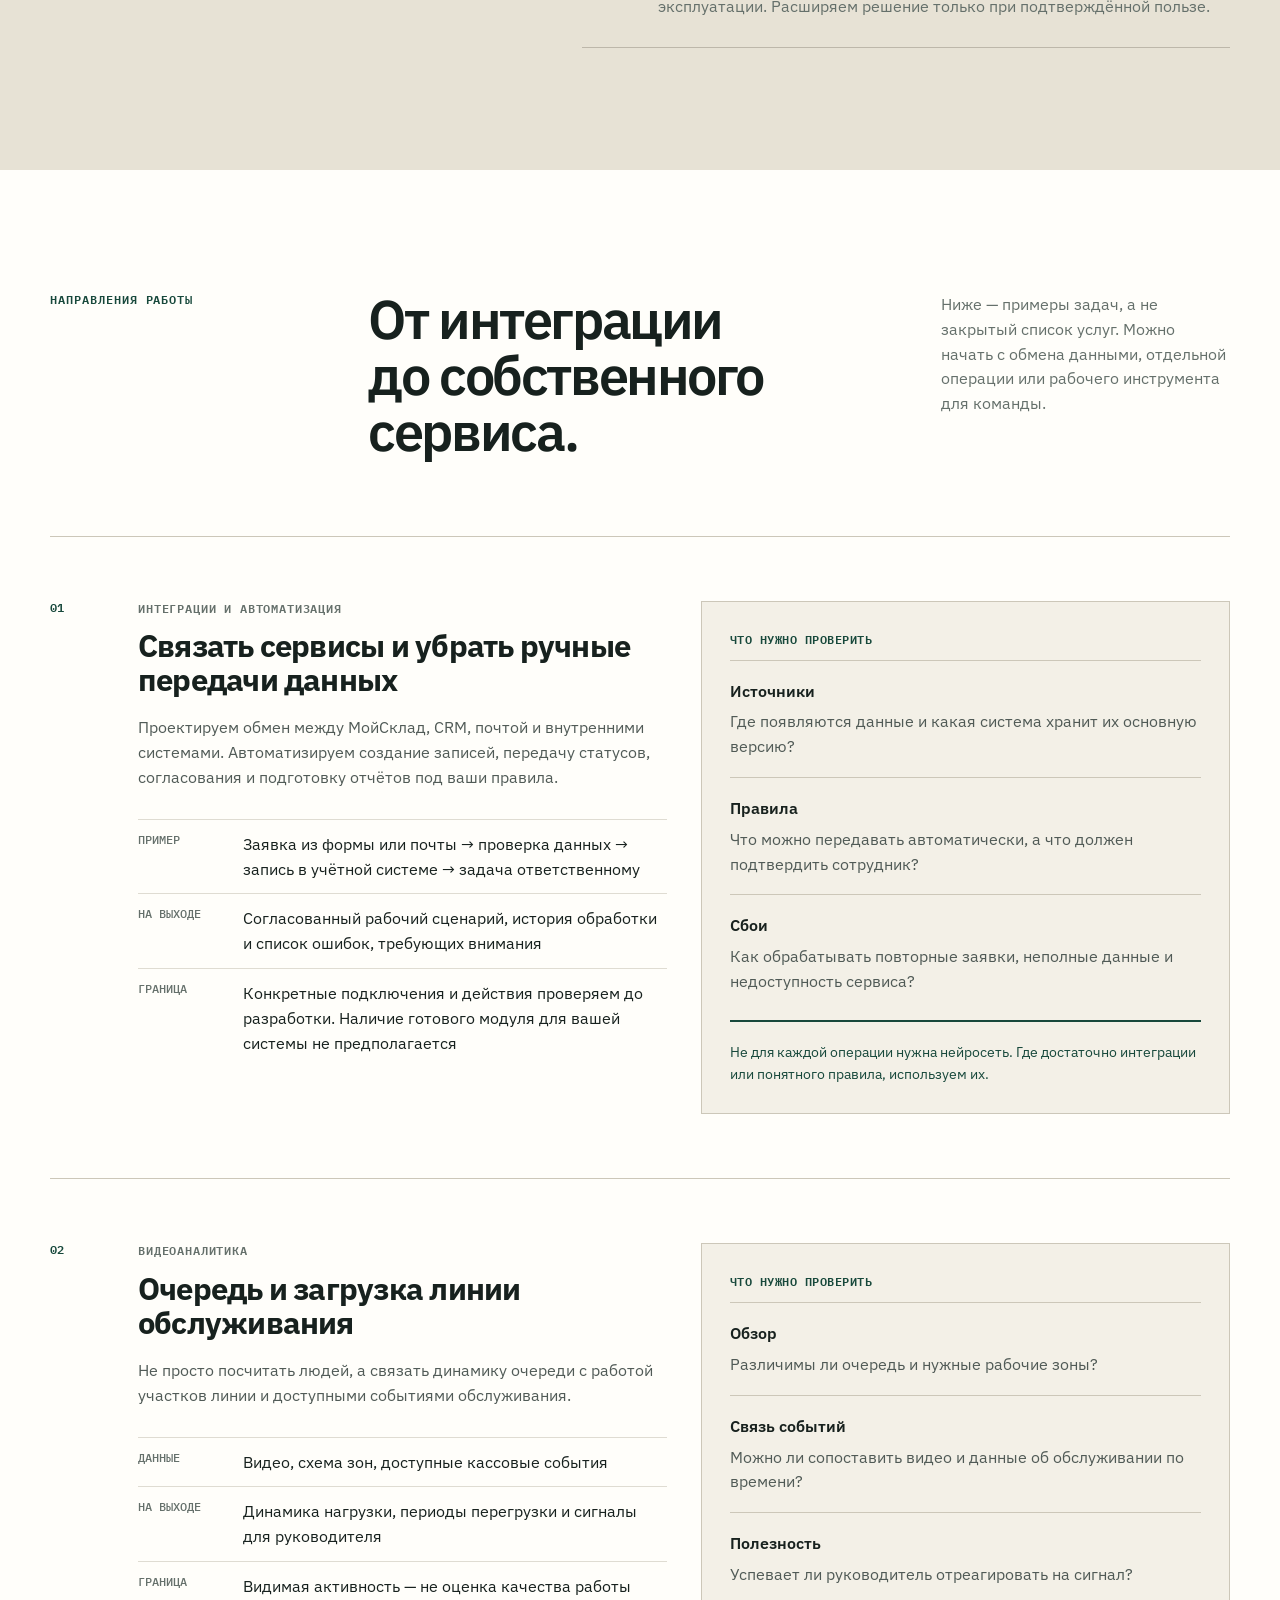
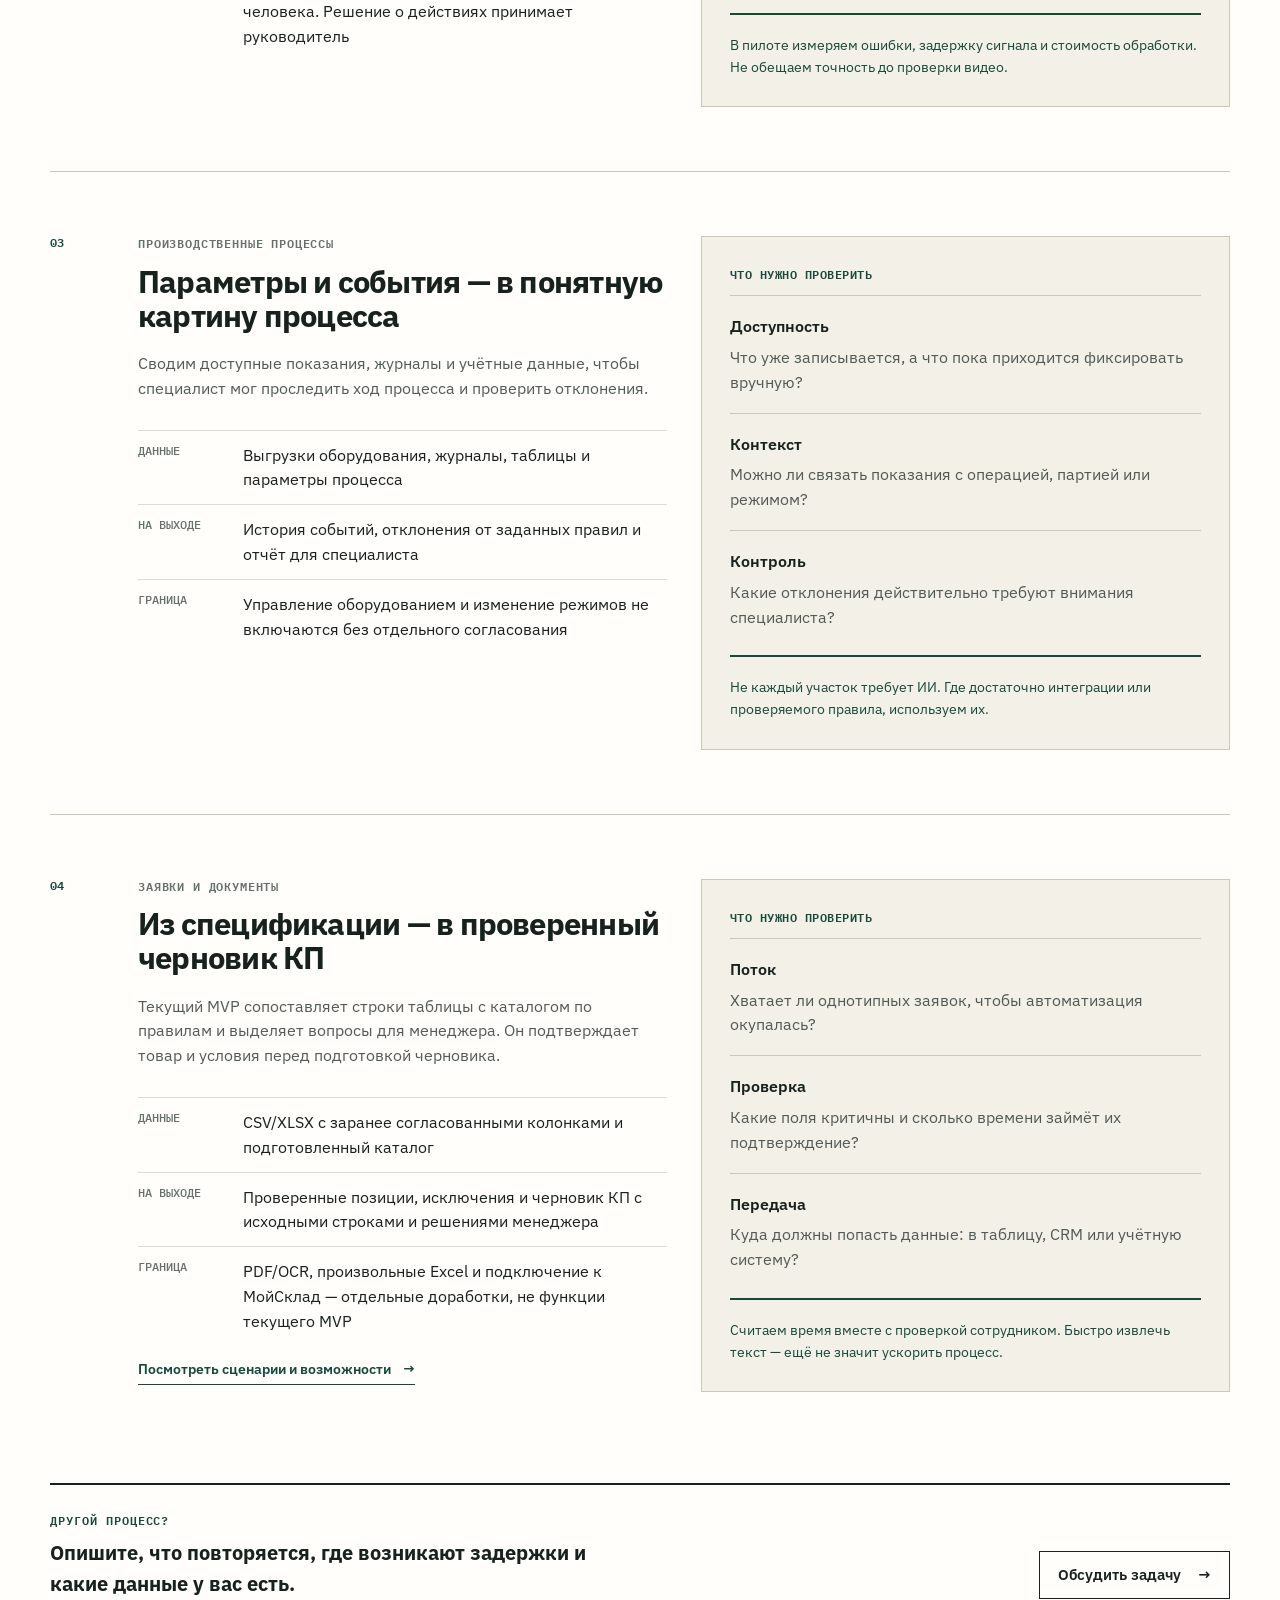
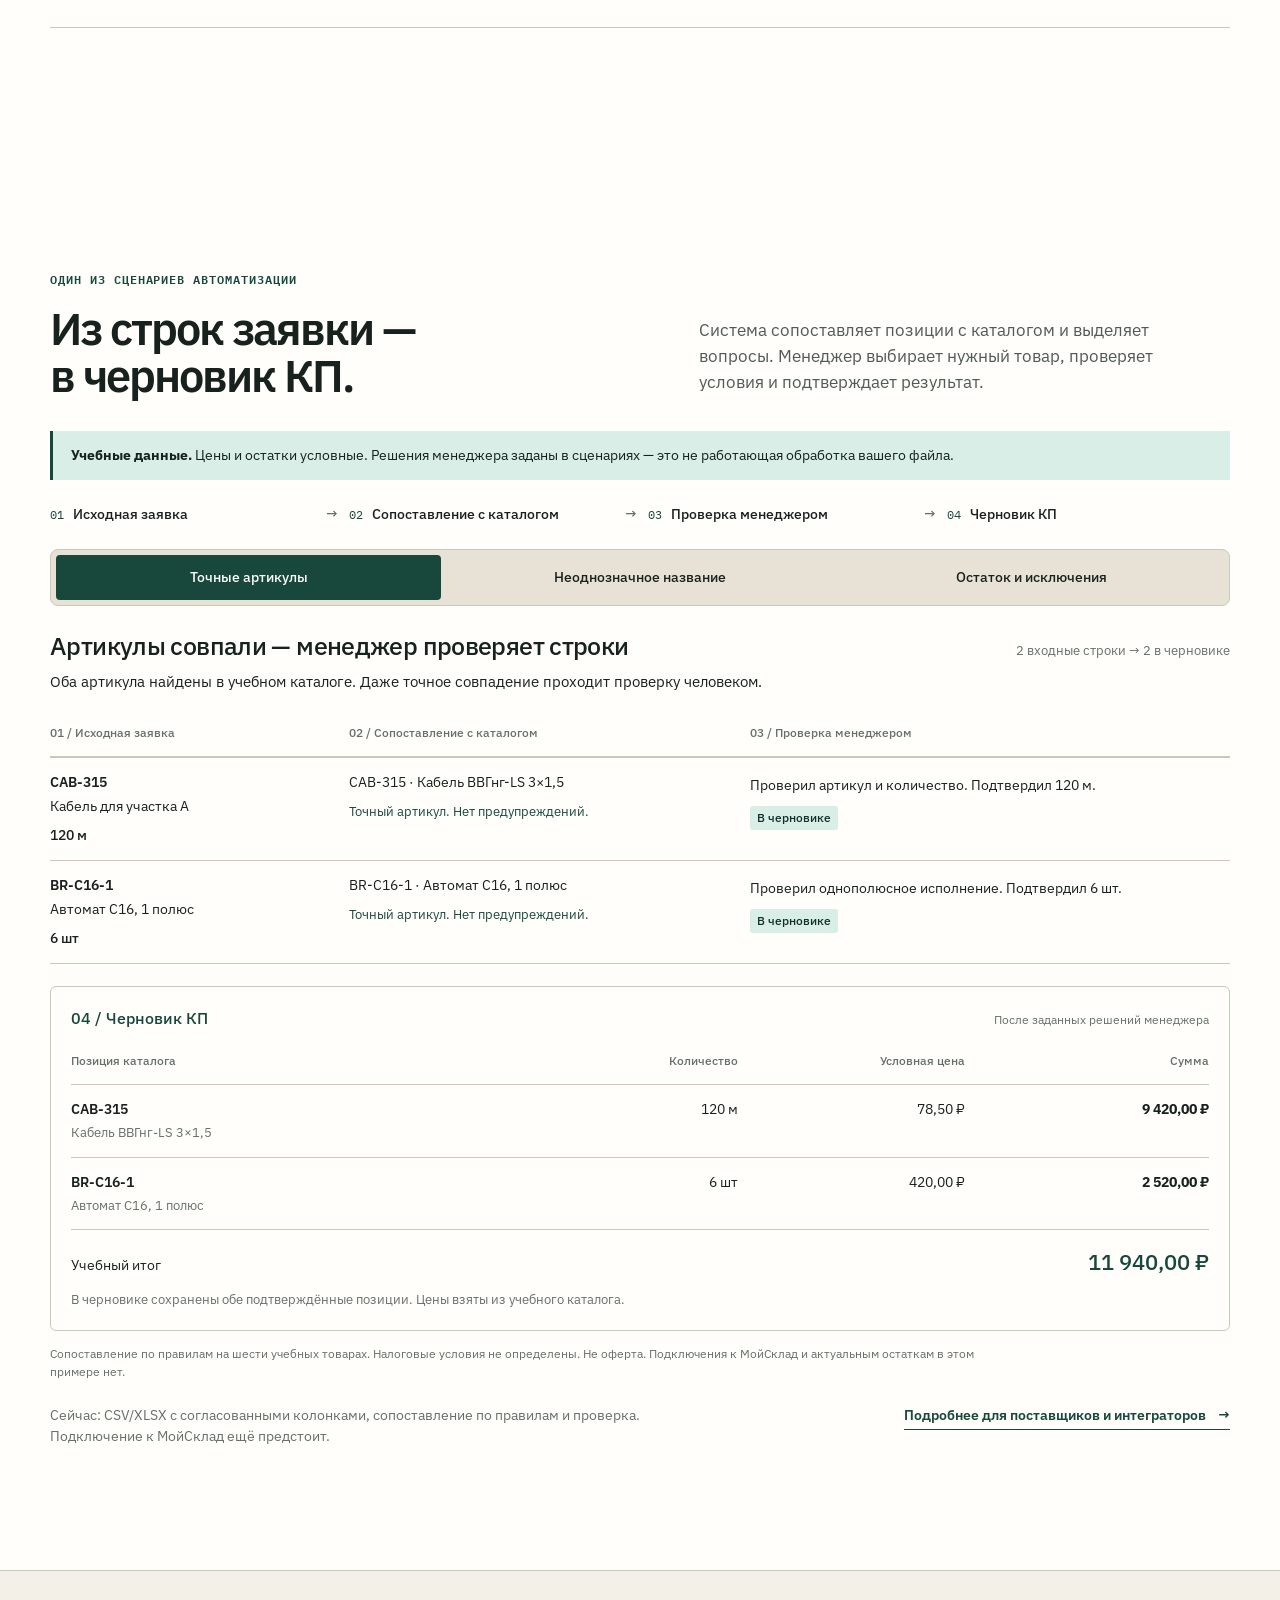
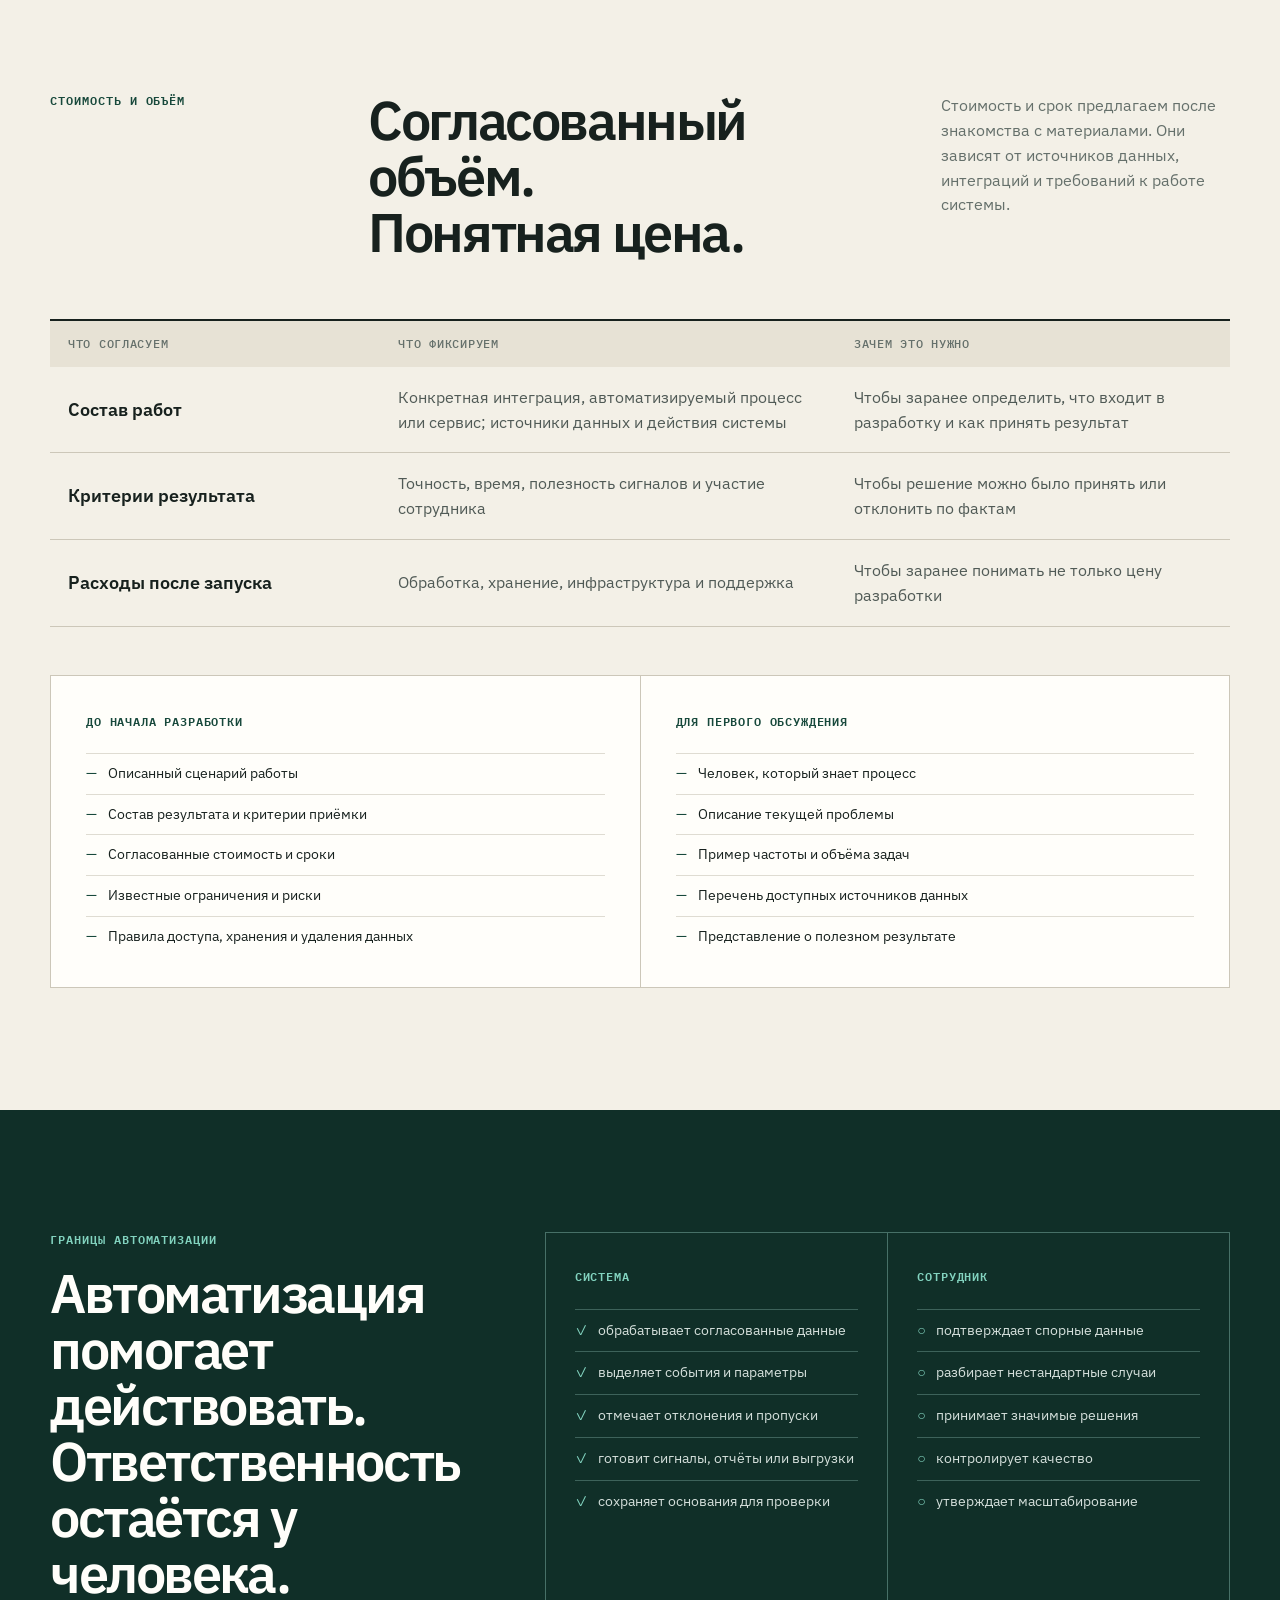
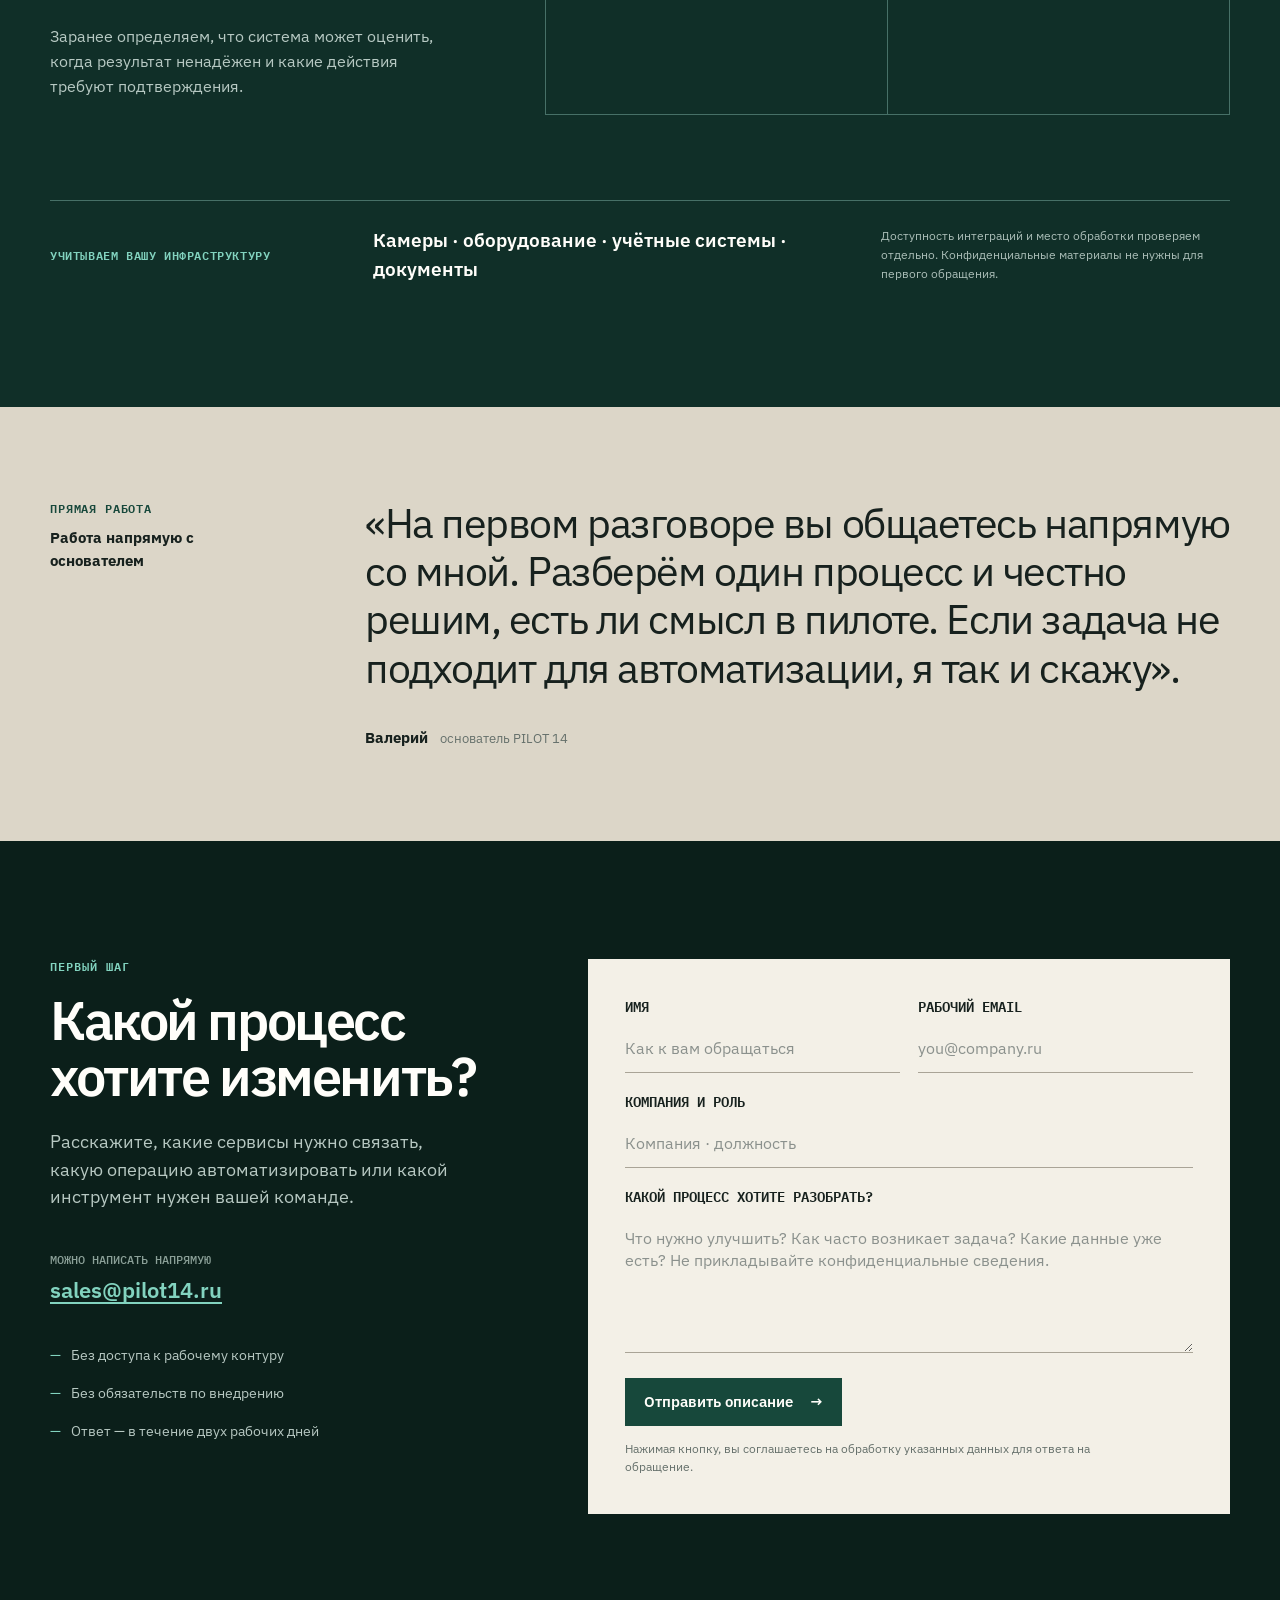
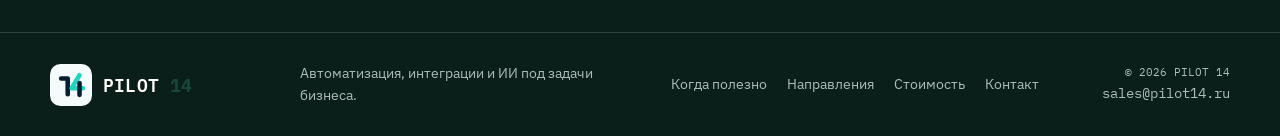
==== commit 0c0a6d42: "Simplify project example cards" ====
--- a/index.html
+++ b/index.html
@@ -89,9 +89,7 @@
             <dl class="experience-details">
               <div><dt>Задача</dt><dd>Контроль загрузки линии обслуживания по видео.</dd></div>
               <div><dt>Наша роль</dt><dd>Разработка и проверка видеоаналитики.</dd></div>
-              <div><dt>Сделано</dt><dd>Прототип распознавания присутствия на кассовых местах и демонстрация на архивных записях.</dd></div>
-            </dl>
-            <p class="experience-status"><span>Текущий этап</span>Проверка на архивных видео. Пилот в реальной работе ещё не запущен.</p>
+            </dl>
           </article>
           <article class="client-card client-experience reveal">
             <a class="client-logo" href="https://neftm.ru/" target="_blank" rel="noopener noreferrer" aria-label="Нефтьмагистраль — официальный сайт, откроется в новой вкладке">
@@ -101,9 +99,7 @@
             <dl class="experience-details">
               <div><dt>Задача</dt><dd>Просмотр производственных данных и уведомления об отклонениях.</dd></div>
               <div><dt>Наша роль</dt><dd>Разработка сервиса сбора и обработки данных оборудования.</dd></div>
-              <div><dt>Сделано</dt><dd>Проверены выгрузка и импорт истории; подготовлены локальный мобильный интерфейс и логика уведомлений.</dd></div>
-            </dl>
-            <p class="experience-status"><span>Текущий этап</span>Локальная проверка. Подключение оперативных данных и производственный запуск — впереди.</p>
+            </dl>
           </article>
           <a class="client-card client-card-next reveal" href="#contact">
             <div class="next-client-content"><span class="next-client-plus" aria-hidden="true">+</span><span>Следующий процесс — ваш?</span></div>
